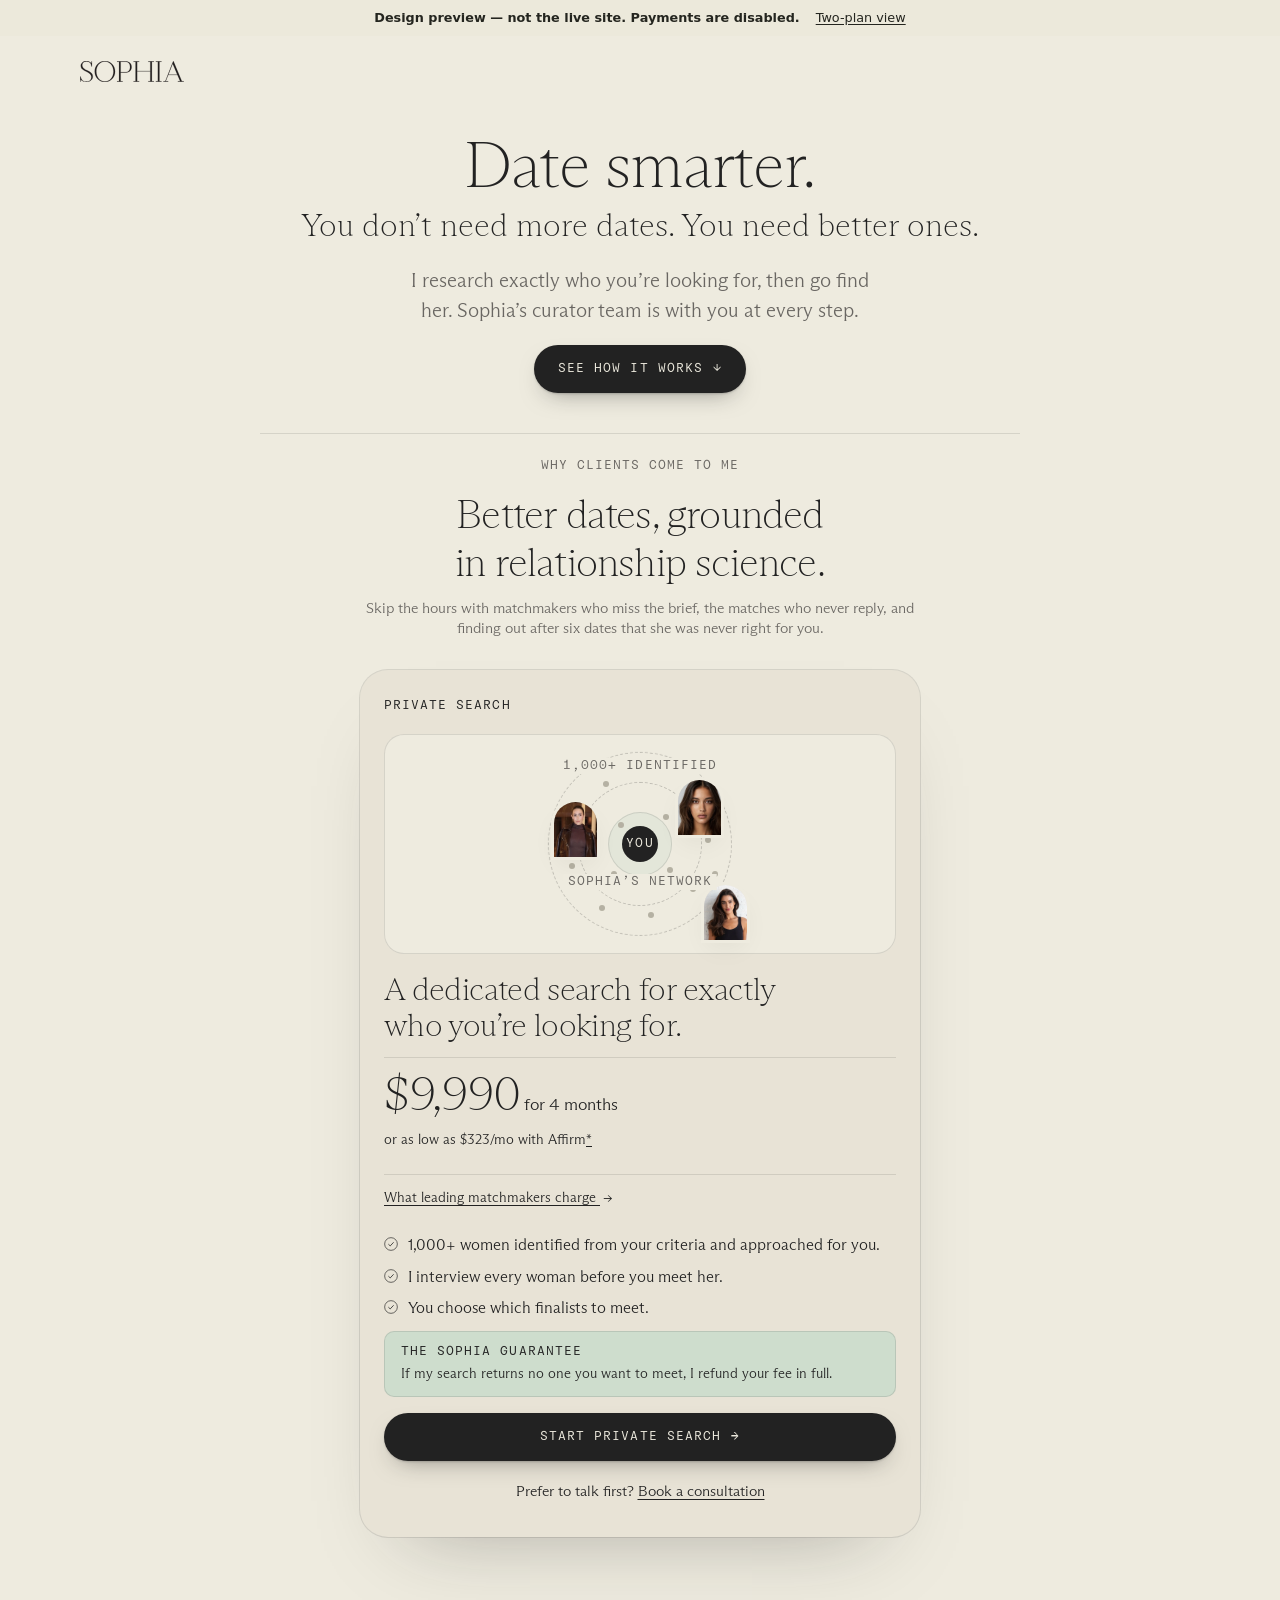
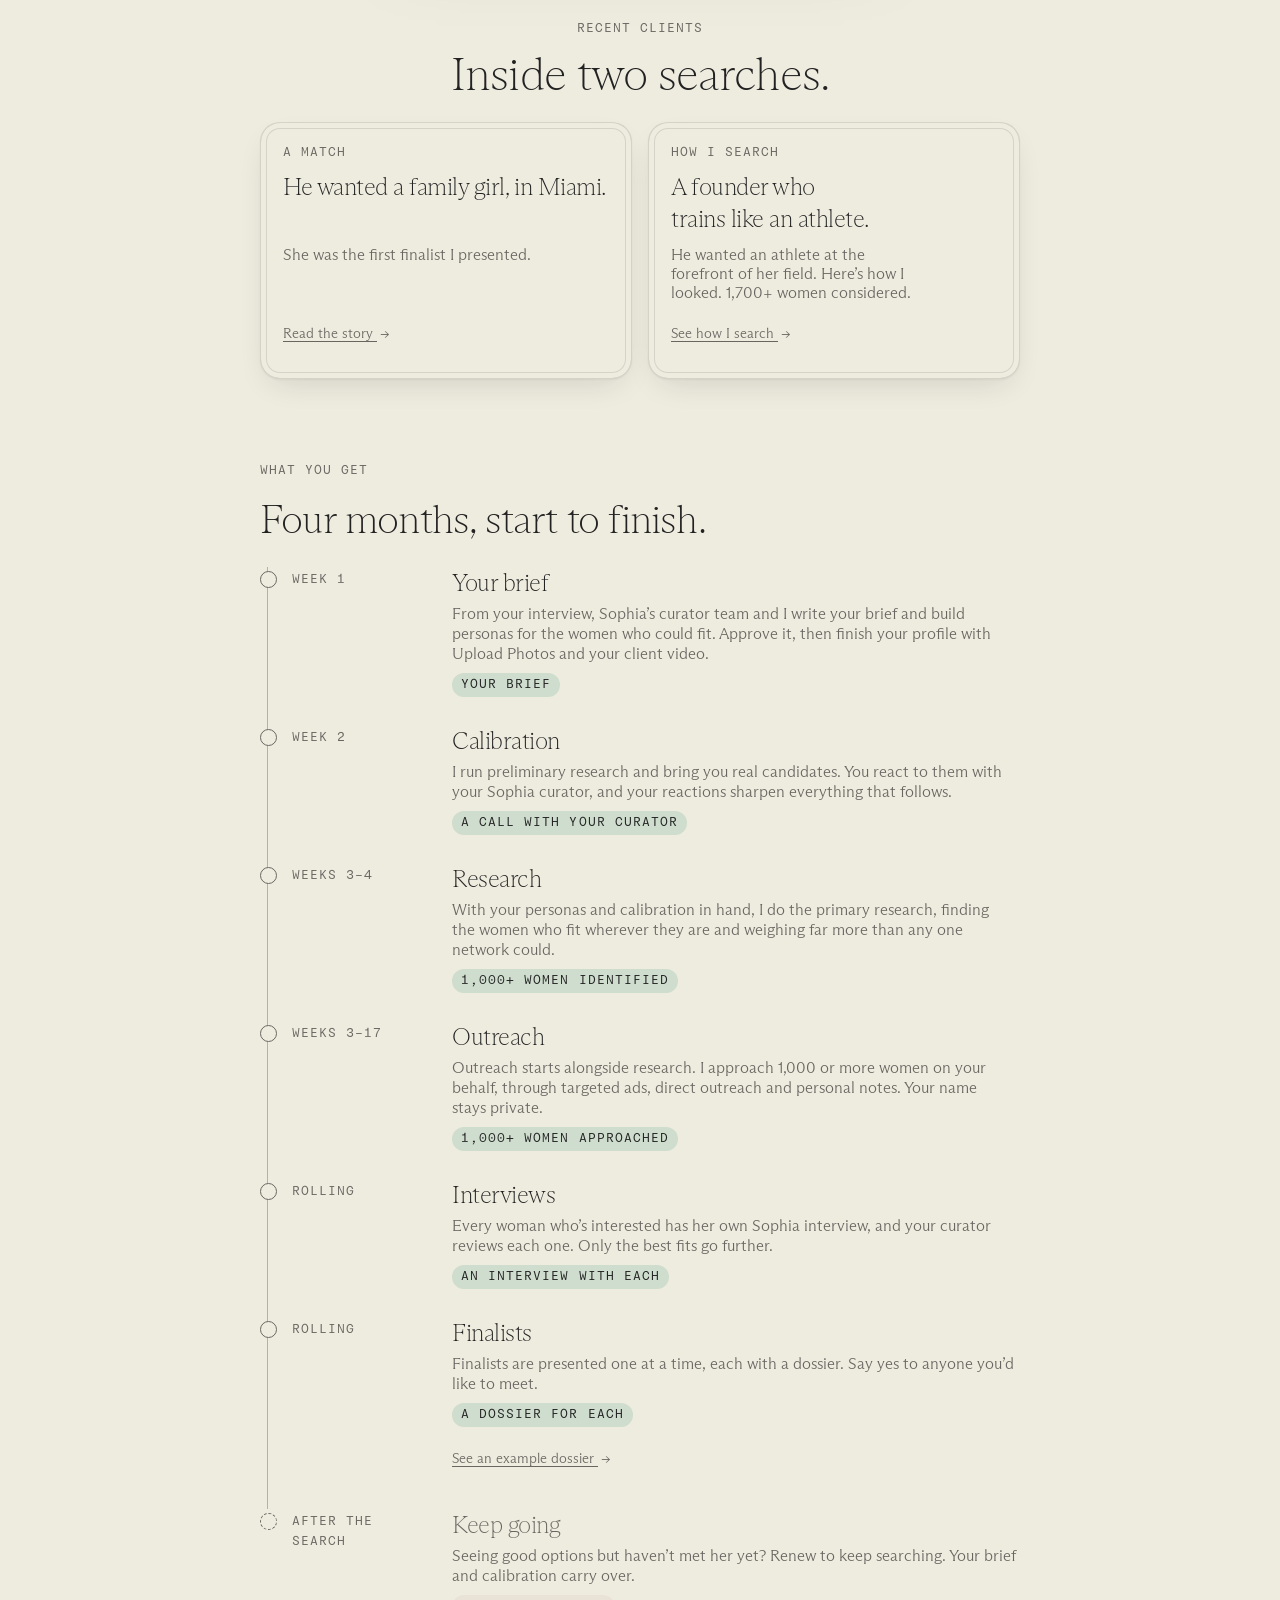
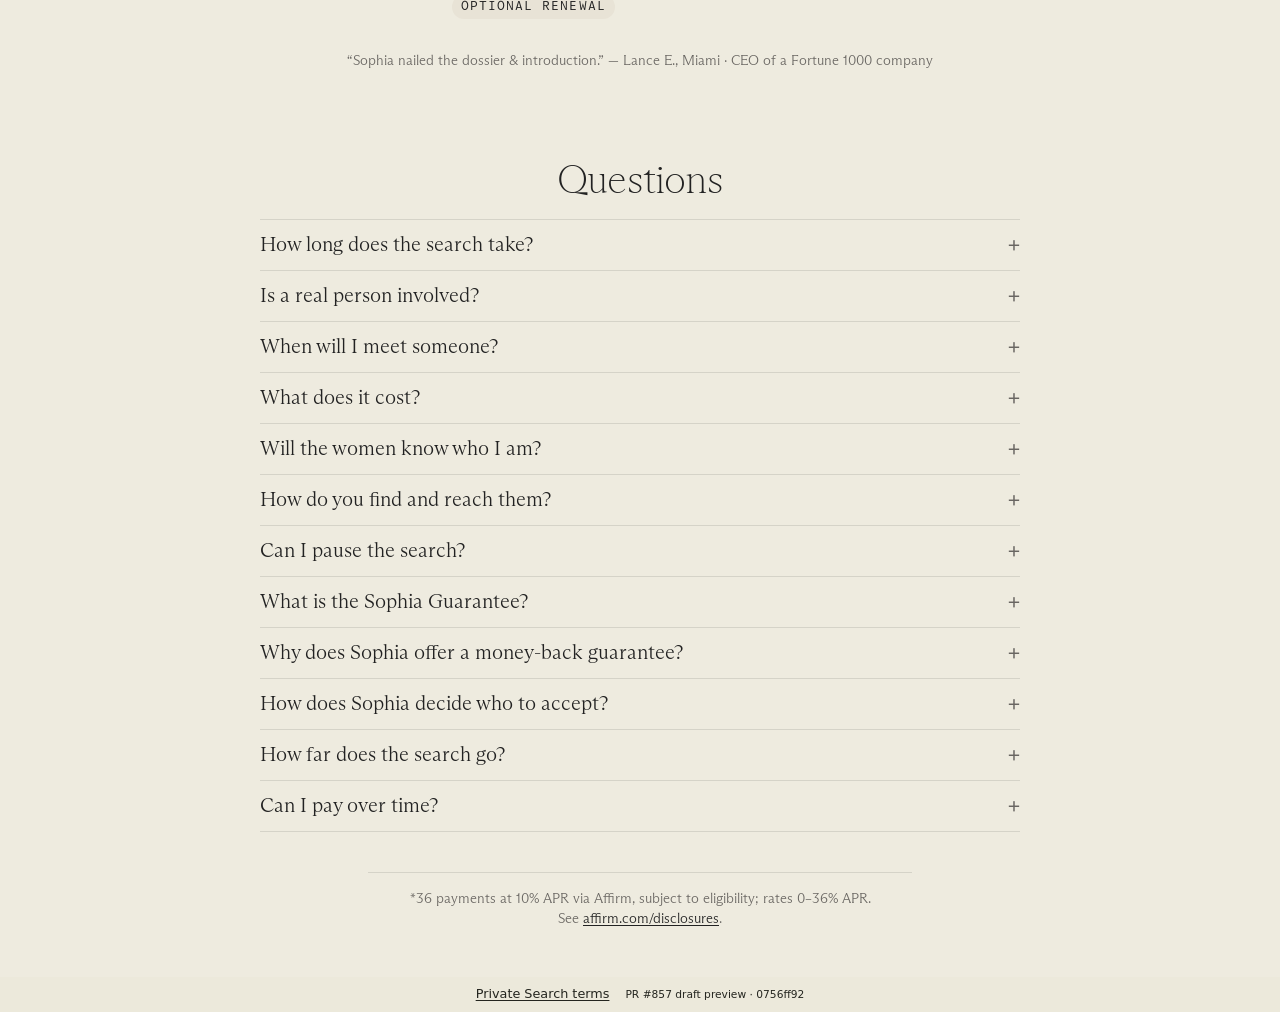
==== index.html @ e88b47f6 "Update design preview to 0756ff92. Not the live site." ====
<!doctype html>
<html lang="en">
<head>
<meta charset="utf-8">
<meta name="viewport" content="width=device-width, initial-scale=1">
<meta name="robots" content="noindex, nofollow">
<title>Sophia Plans · Design Preview</title>
<link rel="icon" href="./assets/plans/sophia-wordmark.svg" type="image/svg+xml">
<link rel="stylesheet" href="./preview.css">
<script type="module" src="./preview.js"></script>
</head>
<body><div id="root" data-prefix="./" data-route=""><link rel="preload" as="image" href="./assets/plans/sophia-wordmark.svg" fetchPriority="high"/><link rel="preload" as="image" href="./assets/plans/overhaul/josephine.webp" imageSizes="56px"/><link rel="preload" as="image" href="./assets/plans/overhaul/kristina.webp" imageSizes="56px"/><link rel="preload" as="image" href="./assets/plans/overhaul/alyssa.webp" imageSizes="56px"/><aside class="preview-banner"><strong>Design preview — not the live site. Payments are disabled.</strong><a href="./two/">Two-plan view</a></aside><main class="Wt i  " data-plans-overhaul="true" data-plans-version="search_only_v1"><header class="Ke"><img alt="Sophia" width="104" height="21" src="./assets/plans/sophia-wordmark.svg" fetchPriority="high"/></header><section id="top" class="m"><h1>Date smarter.</h1><p class="Le">You don’t need more dates. You need better ones.</p><p class="Oe">I research exactly who you’re looking for, then go find her. Sophia’s curator team is with you at every step.</p><a class="I za" href="#how">See how it works<!-- --> <span aria-hidden="true">↓</span></a></section><section id="why" class="Ft" aria-labelledby="why-title"><p class="y">Why clients come to me</p><h2 id="why-title">Better dates, grounded in relationship science.</h2><p class="ka">Skip the hours with matchmakers who miss the brief, the matches who never reply, and finding out after six dates that she was never right for you.</p></section><section id="plans" class="Pe " aria-label="Plans"><div class="Fa"><article id="private-search" class="G Aa" aria-labelledby="search-heading"><div class="Ba"><p class="Xe" id="search-title">Private Search</p></div><div class="Ct Ve"><div class="Xi s" aria-hidden="true"><span class="Ji Wi"></span><span class="Ji ct"></span><span class="Ji Y"></span><span class="mt" style="left:74%;top:24%;--i:0"></span><span class="mt" style="left:86%;top:48%;--i:1"></span><span class="mt" style="left:78%;top:74%;--i:2"></span><span class="mt" style="left:56%;top:88%;--i:3"></span><span class="mt" style="left:30%;top:84%;--i:4"></span><span class="mt" style="left:14%;top:62%;--i:5"></span><span class="mt" style="left:16%;top:34%;--i:6"></span><span class="mt" style="left:32%;top:18%;--i:7"></span><span class="mt" style="left:64%;top:36%;--i:8"></span><span class="mt" style="left:66%;top:64%;--i:9"></span><span class="mt" style="left:36%;top:66%;--i:10"></span><span class="mt" style="left:40%;top:40%;--i:11"></span><span class="mt" style="left:92%;top:30%;--i:12"></span><span class="mt" style="left:8%;top:46%;--i:13"></span><span class="mt" style="left:90%;top:66%;--i:14"></span><span class="ee ft Yi"><img loading="eager" alt="" sizes="56px" style="position:absolute;inset:0;width:100%;height:100%;color:transparent" src="./assets/plans/overhaul/josephine.webp"/></span><span class="ee ft Ii"><img loading="eager" alt="" sizes="56px" style="position:absolute;inset:0;width:100%;height:100%;color:transparent" src="./assets/plans/overhaul/kristina.webp"/></span><span class="ee ft Ki"><img loading="eager" alt="" sizes="56px" style="position:absolute;inset:0;width:100%;height:100%;color:transparent" src="./assets/plans/overhaul/alyssa.webp"/></span><span class="te">You</span><span class="_t Li">Sophia’s network</span><span class="_t Oi">1,000<!-- -->+ identified</span></div></div><h2 id="search-heading" class="Ze">A dedicated search for exactly who you’re looking for.</h2><div class="R"><p><b>$9,990</b> <span>for <!-- -->4<!-- --> months</span></p><p class="Q">or as low as <!-- -->$323<!-- -->/mo with Affirm<a href="#financing-footnote" aria-label="Financing disclosure">*</a></p></div><button type="button" class="O" aria-haspopup="dialog">What leading matchmakers charge<!-- --> <span aria-hidden="true">→</span></button><ul class="M"><li><svg class="fi " viewBox="0 0 16 16" aria-hidden="true"><circle cx="8" cy="8" r="7.25" fill="none" stroke="currentColor" stroke-width="0.75"></circle><path d="M5 8.2 7.1 10.2 11 6" fill="none" stroke="currentColor" stroke-width="0.9"></path></svg><span>1,000<!-- -->+ women identified from your criteria and approached for you.</span></li><li><svg class="fi " viewBox="0 0 16 16" aria-hidden="true"><circle cx="8" cy="8" r="7.25" fill="none" stroke="currentColor" stroke-width="0.75"></circle><path d="M5 8.2 7.1 10.2 11 6" fill="none" stroke="currentColor" stroke-width="0.9"></path></svg><span>I interview every woman before you meet her.</span></li><li><svg class="fi " viewBox="0 0 16 16" aria-hidden="true"><circle cx="8" cy="8" r="7.25" fill="none" stroke="currentColor" stroke-width="0.75"></circle><path d="M5 8.2 7.1 10.2 11 6" fill="none" stroke="currentColor" stroke-width="0.9"></path></svg><span>You choose which finalists to meet.</span></li></ul><div class="Sa"><p class="Je">The Sophia Guarantee</p><p>If my search returns no one you want to meet, I refund your fee in full.</p></div><div class="Ta"><button id="private-search-buy" type="button" class="I">Start Private Search <span aria-hidden="true">→</span></button><button id="private-search-consultation" type="button" class="At">Prefer to talk first? <u>Book a consultation</u></button></div></article></div></section><section id="proof" class="w" aria-labelledby="proof-title"><p class="y">Recent clients</p><h2 id="proof-title">Inside two searches.</h2><div class="ei"><article class="z"><p class="y">A match</p><h3>He wanted a family girl, in Miami.</h3><p>She was the first finalist I presented.</p><button type="button" class="O" aria-haspopup="dialog">Read the story<!-- --> <span aria-hidden="true">→</span></button></article><article class="z"><p class="y">How I search</p><h3>A founder who trains like an athlete.</h3><p>He wanted an athlete at the forefront of her field. Here’s how I looked. 1,700+ women considered.</p><button type="button" class="O" aria-haspopup="dialog">See how I search<!-- --> <span aria-hidden="true">→</span></button></article></div></section><section id="how" class="ti" aria-labelledby="how-title"><p class="y">What you get</p><h2 id="how-title">Four months, start to finish.</h2><ol class="r" role="list"><li><span class="Ie">Week 1</span><div><h3>Your brief</h3><p>From your interview, Sophia’s curator team and I write your brief and build personas for the women who could fit. Approve it, then finish your profile with Upload Photos and your client video.</p><span class="Dt">Your brief</span></div></li><li><span class="Ie">Week 2</span><div><h3>Calibration</h3><p>I run preliminary research and bring you real candidates. You react to them with your Sophia curator, and your reactions sharpen everything that follows.</p><span class="Dt">A call with your curator</span></div></li><li><span class="Ie">Weeks 3–4</span><div><h3>Research</h3><p>With your personas and calibration in hand, I do the primary research, finding the women who fit wherever they are and weighing far more than any one network could.</p><span class="Dt">1,000+ women identified</span></div></li><li><span class="Ie">Weeks 3–17</span><div><h3>Outreach</h3><p>Outreach starts alongside research. I approach 1,000 or more women on your behalf, through targeted ads, direct outreach and personal notes. Your name stays private.</p><span class="Dt">1,000+ women approached</span></div></li><li><span class="Ie">Rolling</span><div><h3>Interviews</h3><p>Every woman who’s interested has her own Sophia interview, and your curator reviews each one. Only the best fits go further.</p><span class="Dt">An interview with each</span></div></li><li><span class="Ie">Rolling</span><div><h3>Finalists</h3><p>Finalists are presented one at a time, each with a dossier. Say yes to anyone you’d like to meet.</p><span class="Dt">A dossier for each</span><button type="button" class="O Ma" aria-haspopup="dialog">See an example dossier<!-- --> <span aria-hidden="true">→</span></button></div></li><li class="St"><span class="Ie">After the search</span><div><h3>Keep going</h3><p>Seeing good options but haven’t met her yet? Renew to keep searching. Your brief and calibration carry over.</p><span class="Dt">Optional renewal</span></div></li></ol></section><p class="Ga">“Sophia nailed the dossier &amp; introduction.” — Lance E., Miami · CEO of a Fortune 1000 company</p><section class="Bt" aria-labelledby="faq-title"><h2 id="faq-title">Questions</h2><div><details class="f"><summary>How long does the search take?</summary><p>Four months from the day you’re charged. Outreach starts in your third week. Seeing good options when it ends? Renew to keep searching.</p></details><details class="f"><summary>Is a real person involved?</summary><p>Yes. Sophia’s curator team reviews your interview, shapes your brief with you and meets you to calibrate. I do the research and outreach, and your curator reviews every woman before she reaches you.</p></details><details class="f"><summary>When will I meet someone?</summary><p>As soon as a woman says yes and passes my interview. I won’t promise a date, but I will promise the work: 1,000 or more women approached on your behalf.</p></details><details class="f"><summary>What does it cost?</summary><p>$9,990 for four months, once. No subscription. Or pay over time with Affirm, as low as $323/mo.*</p></details><details class="f"><summary>Will the women know who I am?</summary><p>Not at first. I describe you without your name, and share your profile only with women I’ve interviewed.</p></details><details class="f"><summary>How do you find and reach them?</summary><p>I identify 1,000+ women who fit your brief, wherever they are, then reach them through targeted ads, direct outreach and personal notes. Your name stays private during outreach.</p></details><details class="f"><summary>Can I pause the search?</summary><p>Yes, once, for up to four weeks after outreach begins, say if you start seeing someone I’ve presented. Your clock stops, and the search resumes when the pause ends, or sooner if you ask, so the women I’ve found don’t go cold.</p></details><details class="f"><summary>What is the Sophia Guarantee?</summary><p>If my search returns no one you want to meet, I refund your fee in full. It’s decided when the search ends.</p></details><details class="f"><summary>Why does Sophia offer a money-back guarantee?</summary><p>I’m not aware of another matchmaker that offers one. I want my incentives to match yours, so I’m betting on my own work.</p></details><details class="f"><summary>How does Sophia decide who to accept?</summary><p>Sophia’s membership team accepts you when they believe I can succeed for you. With the guarantee, I’m betting on it. If your search looks harder than four months allows, I may ask for a consultation to revise the scope: more time and budget, or relaxing a few filters once you’ve seen the tradeoffs.</p></details><details class="f"><summary>How far does the search go?</summary><p>As far as it takes. For one client, a founder who trains like an athlete, I considered more than 1,700 women against his brief.</p></details><details class="f"><summary>Can I pay over time?</summary><p>Yes. As low as $323/mo with Affirm, subject to approval.* You’ll see your options at checkout.</p></details></div></section><p id="financing-footnote" class="q">*<!-- -->36 payments at 10% APR via Affirm, subject to eligibility; rates 0–36% APR. See<!-- --> <a href="https://www.affirm.com/disclosures" target="_blank" rel="noopener">affirm.com/disclosures</a>.</p></main><footer class="preview-footer"><a href="./terms/#private-search">Private Search terms</a><small>PR #857 draft preview · <!-- -->0756ff92</small></footer></div></body>
</html>
---- preview.css ----
.Wt{--paper: #eeebdf;--black: #222222;--stone: #e8e3d6;--gravel: #b5b1a3;--graphite: #696662;--clay: #e3d6d3;--jade: #ceddcd;--marble: #d6dbe0;--plans-label-size: var(--text-caption-md-size);--plans-label-tracking: .08em;--card: var(--stone);--hair: color-mix(in srgb, var(--black) 12%, transparent);--hair-strong: color-mix(in srgb, var(--black) 22%, transparent);--positive: var(--black);--display: "ABC Arizona Text Sophia", "Cormorant Garamond Sophia", Georgia, serif;--body: "ABC Arizona Flare Sophia", "Cormorant Garamond Sophia", Georgia, serif;--mono: "Hypertext Mono Sophia", "Courier New", monospace;--ease: cubic-bezier(.22, 1, .36, 1);--lift: 0 1px 2px color-mix(in srgb, var(--black) 5%, transparent), 0 12px 32px -12px color-mix(in srgb, var(--black) 16%, transparent)}.mi,.Yt,.it,.It,.Kt,.at,.Lt,.rt,.J,.Ot,.Pt,.Qt,.l,.Vt,.Zt,._t,.te,.ot span,.D i,.S i{font-size:var(--plans-label-size);font-family:var(--mono);font-weight:400;text-transform:uppercase;letter-spacing:var(--plans-label-tracking)}.fi{width:14px;height:14px;flex:none}.ee{position:relative;display:block;overflow:hidden;background:var(--stone)}.ee img{object-fit:cover;object-position:50% 30%}.bi{display:flex;justify-content:center}.ie{width:64px;height:84px;border-radius:999px 999px 6px 6px;margin-left:-10px;box-shadow:0 0 0 3px var(--paper)}.ie:first-child{margin-left:0}.Yt{display:inline-flex;align-items:center;gap:6px;line-height:1;padding:6px 10px 6px 8px;border-radius:999px;color:var(--positive);background:var(--paper);box-shadow:0 0 0 1px var(--hair-strong);white-space:nowrap}.vi{margin:0}.ui{display:flex;align-items:baseline;justify-content:space-between;gap:12px;margin-bottom:16px}.it{color:var(--black);display:inline-flex;align-items:center;gap:8px}.it:before{content:"";width:6px;height:6px;border-radius:50%;background:var(--positive)}.It{color:var(--graphite)}.ae{display:grid;grid-template-columns:repeat(3,1fr);gap:12px}.yi{position:relative;text-align:center}.wi{width:100%;aspect-ratio:3 / 4;border-radius:999px 999px 8px 8px}.zi{position:relative;display:block}.re{position:absolute;left:50%;transform:translate(-50%);bottom:10px}.nt{font-family:var(--display);font-weight:200;font-size:17px;margin-top:12px}.Kt{color:var(--graphite);margin-top:4px}.oe .nt{font-size:15px;margin-top:10px}.oe .ae{gap:10px}.D{position:relative;width:var(--size);height:var(--size);flex:none;display:grid;place-items:center}.D svg{position:absolute;inset:0;transform:rotate(-90deg)}.ki{fill:none;stroke:var(--hair);stroke-width:1.5;stroke-dasharray:2 3}.Ui{fill:none;stroke:var(--black);stroke-width:1.5;stroke-linecap:round}.D b{font-family:var(--display);font-weight:300;font-size:15px;line-height:1}.D i{position:absolute;top:100%;margin-top:6px;font-style:normal;color:var(--black);white-space:nowrap}.ne{display:grid;grid-template-columns:20px 56px 1fr auto;align-items:center;gap:14px;padding:12px 16px 12px 12px;border-radius:14px;background:var(--card);box-shadow:0 0 0 1px var(--hair);transition:box-shadow .3s var(--ease),transform .3s var(--ease)}.Fi{box-shadow:0 0 0 1px var(--black),var(--lift)}.Ci{opacity:.5}.at{color:var(--black)}.pe{width:56px;height:70px;border-radius:999px 999px 6px 6px}.Ai{min-width:0}.Bi{font-family:var(--display);font-weight:300;font-size:17px;line-height:1.2}.Di{font-size:var(--text-body-size);color:var(--black);margin-top:2px;white-space:nowrap;overflow:hidden;text-overflow:ellipsis}.pt{display:flex;flex-wrap:wrap;gap:6px;margin-top:8px}.pt span{font-family:var(--mono);font-size:var(--plans-label-size);text-transform:uppercase;letter-spacing:var(--plans-label-tracking);padding:4px 8px;border-radius:999px;background:var(--jade);color:var(--black)}.le{background:var(--card);border-radius:20px;padding:24px;box-shadow:0 0 0 1px var(--hair),var(--lift);text-align:left}.lt{display:grid;grid-template-columns:88px 1fr auto;gap:18px;align-items:center;padding-bottom:20px;border-bottom:1px solid var(--hair)}.st{width:88px;height:112px;border-radius:999px 999px 8px 8px}.Lt{color:var(--black)}.se{font-family:var(--display);font-weight:200;font-size:28px;line-height:1.1;margin-top:6px}.Si{font-size:var(--text-body-size);color:var(--black);margin-top:4px}.Ot{margin-top:10px}.S{width:96px;height:96px;border-radius:50%;border:1px dashed var(--hair-strong);display:grid;place-items:center;text-align:center;padding:10px}.S i{font-style:normal;line-height:1.4}.h{display:grid;grid-template-columns:repeat(3,1fr);gap:20px;padding-top:20px}.rt{color:var(--black);display:flex;align-items:center;gap:8px;margin-bottom:12px}.rt span{width:7px;height:7px;border-radius:50%;flex:none}.Ti{background:var(--positive)}.ji{background:var(--graphite)}.Ei{border:1px solid var(--graphite)}.h ul{display:grid;gap:12px}.h li{font-size:var(--text-body-size);line-height:1.45;color:var(--black)}.h li b{display:block;font-weight:400;color:var(--black)}.xe{display:flex;align-items:center;justify-content:space-between;gap:16px;margin-top:20px;padding-top:20px;border-top:1px solid var(--hair)}.ot{font-family:var(--display);font-weight:300;font-size:17px;line-height:1.35}.ot span{display:block;color:var(--black);margin-bottom:4px}.J{flex:none;padding:14px 20px;border-radius:999px;background:var(--black);color:var(--paper)}.J em{font-style:normal;opacity:.7}.b{padding:20px;box-shadow:0 0 0 1px var(--hair)}.b .lt{grid-template-columns:64px 1fr auto;gap:14px;padding-bottom:16px}.b .st{width:64px;height:82px}.b .se{font-size:22px}.b .S{width:88px;height:88px}.b .h{gap:14px;padding-top:16px}.Mi{margin:0;border-radius:24px;background:var(--stone);overflow:hidden;box-shadow:0 0 0 1px var(--hair),0 30px 60px -30px color-mix(in srgb,var(--black) 30%,transparent)}.xt{display:grid;grid-template-columns:auto 1fr auto;align-items:baseline;gap:16px;padding:18px 24px;border-bottom:1px solid var(--hair);background:var(--paper)}.Pt{font-family:var(--display);font-weight:300;font-size:20px;text-transform:none;letter-spacing:-.01em}.Qt{color:var(--graphite)}.l{display:flex;gap:16px;color:var(--graphite)}.l span+span:before{content:"\b7";margin-right:16px}.dt{position:relative;display:grid;grid-template-columns:minmax(0,.95fr) minmax(0,1.25fr);gap:48px;padding:28px}.Gi{display:grid;gap:10px;align-content:start}.gt{display:block;width:100%;text-align:left;font:inherit;color:inherit;background:none;border:0;padding:0;cursor:pointer;border-radius:14px}.gt:hover>div:not([class*=chemActive]){box-shadow:0 0 0 1px var(--hair-strong);transform:translate(2px)}.gt:focus-visible{outline:2px solid var(--black);outline-offset:2px}.T{position:relative;animation:W .5s var(--ease) both}.T:before{content:"";position:absolute;top:-28px;bottom:-28px;left:-24px;width:1px;background:linear-gradient(transparent,var(--hair-strong) 10%,var(--hair-strong) 90%,transparent);box-shadow:-12px 0 28px 2px color-mix(in srgb,var(--black) 5%,transparent)}@keyframes W{0%{opacity:0;transform:translate(10px)}}.Ri{display:inline-block;margin-top:10px;font-family:var(--mono);font-size:var(--plans-label-size);text-transform:uppercase;letter-spacing:var(--plans-label-tracking);padding:6px 10px;border-radius:999px;box-shadow:0 0 0 1px var(--hair-strong)}.ht{display:none}.qi{font-size:var(--text-body-size);color:var(--black);padding:6px 4px 0}.T{display:grid;gap:16px;align-content:start}.Ni{display:flex;align-items:center;gap:16px;flex-wrap:wrap}.Vt{padding:14px 20px;border-radius:999px;background:var(--black);color:var(--paper)}.Hi{font-size:var(--text-body-size);color:var(--black)}.Xi{position:relative;width:100%;aspect-ratio:1;max-width:360px;margin:0 auto}.Ji{position:absolute;border-radius:50%;border:1px dashed var(--hair-strong);left:50%;top:50%;transform:translate(-50%,-50%)}.Wi{width:34%;height:34%;background:color-mix(in srgb,var(--jade) 35%,transparent);border-style:solid;border-color:var(--hair)}.ct{width:66%;height:66%}.Y{width:98%;height:98%}.mt{position:absolute;width:6px;height:6px;margin:-3px 0 0 -3px;border-radius:50%;background:var(--gravel)}.ft{position:absolute;width:min(23%,44px);height:auto;aspect-ratio:44 / 56;border-radius:999px 999px 6px 6px;box-shadow:0 0 0 3px var(--paper),var(--lift)}.Yi{left:70%;top:16%}.Ii{left:4%;top:28%}.Ki{left:84%;top:72%}.te{position:absolute;left:50%;top:50%;transform:translate(-50%,-50%);width:clamp(36px,15%,56px);aspect-ratio:1;border-radius:50%;display:grid;place-items:center;background:var(--black);color:var(--paper)}._t{position:absolute;color:var(--graphite);left:50%;transform:translate(-50%);white-space:nowrap}.Li{top:66%;background:var(--paper);padding:0 4px}.Oi{top:calc(1% + 6px);background:var(--paper);padding:0 6px}.s .ct,.s .Y{animation:de 1.6s var(--ease) both}.s .Y{animation-delay:.3s}.s .mt{animation:bt .6s var(--ease) both;animation-delay:calc(.5s + var(--i) * 70ms)}.s .ft{animation:bt .8s var(--ease) both;animation-delay:1.8s}@keyframes de{0%{opacity:0;transform:translate(-50%,-50%) scale(.6)}}@keyframes bt{0%{opacity:0;transform:scale(.2)}}.c{display:grid;grid-template-columns:repeat(4,1fr);gap:24px;position:relative}.c:before{content:"";position:absolute;left:6px;right:0;top:6px;border-top:1px dashed var(--hair-strong)}.c li{position:relative}.vt{display:block;width:13px;height:13px;border-radius:50%;background:var(--paper);box-shadow:inset 0 0 0 1px var(--black);margin-bottom:20px;position:relative}.c li:last-child .vt{background:var(--positive);box-shadow:0 0 0 4px var(--jade)}.Zt{color:var(--graphite)}.c h4{font-family:var(--display);font-weight:200;font-size:24px;margin:8px 0;letter-spacing:-.01em}.Pi{font-size:15px;line-height:1.5;color:var(--graphite)}@container Qi (max-width: 540px){.dt{grid-template-columns:1fr;padding:16px;gap:20px}.T{display:none}.ht{display:grid;gap:14px;margin:10px 0 8px;animation:W .5s var(--ease) both}.xt{grid-template-columns:1fr auto;padding:16px}.l{grid-column:1 / -1;flex-wrap:wrap;gap:4px 12px}.l span+span:before{margin-right:12px}.h{grid-template-columns:1fr;gap:18px}}@media(max-width:900px){.dt{grid-template-columns:1fr;padding:16px;gap:20px}.T{display:none}.ht{display:grid;gap:14px;margin:10px 0 8px;animation:W .5s var(--ease) both}.xt{grid-template-columns:1fr auto;padding:16px}.l{grid-column:1 / -1;flex-wrap:wrap;gap:4px 12px}.l span+span:before{margin-right:12px}.h{grid-template-columns:1fr;gap:18px}.c{grid-template-columns:1fr;gap:28px;padding-left:32px}.c:before{inset:6px auto 0 6px;border-top:0;border-left:1px dashed var(--hair-strong)}.vt{position:absolute;left:-32px;top:0;margin:0}}@media(max-width:600px){.Wt{--plans-label-size: var(--text-caption-size)}}@media(max-width:480px){.le{padding:18px}.lt{grid-template-columns:72px 1fr}.st{width:72px;height:92px}.S{display:none}.xe{flex-direction:column;align-items:stretch;text-align:left}.J{text-align:center}.ne{grid-template-columns:48px 1fr auto;gap:12px;padding:10px 12px 10px 10px}.at{display:none}.pe{width:48px;height:60px}.nt{font-size:var(--text-body-size)}.re{padding:5px 6px;bottom:8px}.pt span+span{display:none}.l span+span:before{content:none}.l{gap:4px 14px}}@media(prefers-reduced-motion:reduce){.s .ct,.s .Y,.s .mt,.s .ft{animation:none}}.g{position:fixed;inset:0;z-index:80;background:var(--paper);color:var(--black);font-family:var(--body);font-weight:300;-webkit-font-smoothing:antialiased;display:grid;grid-template-rows:auto 1fr auto;overflow:hidden;animation:ge .5s var(--ease) both}.g:before{content:"";position:absolute;inset:0;pointer-events:none;background:radial-gradient(ellipse 70% 60% at 50% 45%,var(--paper),transparent 70%)}.g :where(h2,p){margin:0}.g :where(ol,ul){margin:0;padding:0;list-style:none}.g :where(button){font:inherit;color:inherit;background:none;border:0;padding:0;cursor:pointer}.g button:focus-visible{outline:2px solid var(--black);outline-offset:3px}.Vi{animation:he .6s var(--ease) both}@keyframes ge{0%{opacity:0}}@keyframes he{to{opacity:0;transform:scale(1.02)}}.ce,.me,.fe,.ut b,.v i,.yt,.be,.ve,.wt b,.t span,.ue,.x b,.ye,.j button,.we{font-family:var(--mono);font-weight:400;text-transform:uppercase;letter-spacing:.06em}.ze{position:relative;z-index:3;padding:20px 32px 0;max-width:1200px;width:100%;margin:0 auto}.Zi{display:grid;grid-template-columns:repeat(9,1fr);gap:6px}.ke{height:2px;background:var(--hair);border-radius:2px;overflow:hidden}.ke i{display:block;height:100%;width:0;background:var(--black)}._i{width:100%!important}.ta{animation:Ue var(--d) linear both;animation-play-state:var(--state)}@keyframes Ue{to{width:100%}}.ea{display:flex;justify-content:space-between;align-items:center;margin-top:16px}.me{font-size:10px;color:var(--graphite)}.ia{display:flex;gap:8px;align-items:center}.we{width:44px;height:44px;border-radius:50%;font-size:9px;box-shadow:0 0 0 1px var(--hair)}.fe{font-size:10px;height:44px;padding:0 16px;border-radius:999px;background:var(--stone);box-shadow:inset 0 0 0 1px var(--paper),0 0 0 1px var(--hair)}.aa{position:absolute;top:96px;bottom:120px;width:22%;z-index:1}.ra{left:0}.oa{right:0}.zt{position:relative;z-index:2;display:flex;flex-direction:column;align-items:center;justify-content:center;gap:32px;padding:16px 32px;min-height:0;pointer-events:none;animation:n .7s var(--ease) both}.zt button{pointer-events:auto}@keyframes n{0%{opacity:0;transform:translateY(12px)}}.u{text-align:center;max-width:860px}.u h2{text-wrap:balance;font-family:var(--display);font-weight:200;font-size:52px;line-height:1.06;letter-spacing:-.02em}.u h2 small{font-size:.45em;color:var(--graphite);letter-spacing:0}.ce{font-size:11px;color:var(--graphite);margin-bottom:16px!important}.ut{position:relative;z-index:2;text-align:center;max-width:760px;margin:0 auto 40px!important;padding:0 32px;font-family:var(--display);font-weight:300;font-size:20px;line-height:1.45;color:var(--graphite);animation:n .7s var(--ease) .2s both}.na{display:flex;flex-direction:column;align-items:center;gap:28px}.Fe{width:200px;height:200px;object-fit:contain;animation:Ce 4s ease-in-out infinite}.pa{width:120px;height:120px}@keyframes Ce{50%{transform:scale(1.04)}}.la{position:relative;width:min(960px,100%)}.E{position:absolute;left:0;right:0;bottom:64px;height:120px;width:100%;overflow:visible}.E path{fill:none;stroke:var(--hair-strong);stroke-width:1;stroke-dasharray:4 5;vector-effect:non-scaling-stroke;animation:Ae 1.2s var(--ease) both;animation-delay:calc(.3s + var(--i) * .12s)}.E .sa{stroke:var(--positive);stroke-dasharray:none;animation:none}.E .xa{opacity:.25;animation:none}@keyframes Ae{0%{opacity:0}}.Be{display:grid;grid-template-columns:repeat(5,1fr);gap:20px;margin-bottom:128px}.da{text-align:center;animation:n .8s var(--ease) both;animation-delay:calc(var(--i) * 90ms);transition:opacity .6s var(--ease),filter .6s var(--ease)}.ga{opacity:.28;filter:grayscale(1)}.ha{position:relative;display:block}.ca{width:100%;aspect-ratio:3 / 4;border-radius:999px 999px 10px 10px;box-shadow:var(--lift)}.De{position:absolute;left:50%;bottom:12px;transform:translate(-50%);animation:Se .6s var(--ease) both;animation-delay:.3s}@keyframes Se{0%{opacity:0;transform:translate(-50%,8px) scale(.9)}}.yt{font-size:10px;color:var(--graphite);margin-top:10px!important}.v{position:absolute;left:50%;bottom:0;transform:translate(-50%);display:flex;align-items:center;gap:12px;padding:10px 20px 10px 10px;border-radius:999px;background:var(--card);box-shadow:0 0 0 1px var(--hair),var(--lift)}.Te{width:40px;height:40px;border-radius:50%;background:var(--black);color:var(--paper);display:grid;place-items:center;font-family:var(--display);font-size:18px}.v b{display:block;font-family:var(--display);font-weight:300;font-size:16px}.v i{display:block;font-style:normal;font-size:9px;color:var(--graphite);margin-top:2px}.je{width:min(820px,100%);animation:n .9s var(--ease) .2s both}.Ee{width:min(1040px,100%);animation:n .9s var(--ease) .2s both}.ma{width:min(460px,100%);background:var(--card);border-radius:24px;padding:20px;box-shadow:0 0 0 1px var(--hair),var(--lift);display:grid;gap:12px}.ve{display:flex;align-items:center;gap:10px;font-size:10px;color:var(--graphite);padding-bottom:12px;border-bottom:1px solid var(--hair)}.fa{width:32px;height:32px;border-radius:50%}.wt{font-size:16px;line-height:1.45;padding:12px 16px;border-radius:18px 18px 18px 6px;background:var(--stone);max-width:88%;animation:n .6s var(--ease) .5s both}.wt b{display:block;font-size:9px;color:var(--graphite);margin-bottom:4px}.ba{justify-self:end;border-radius:18px 18px 6px;background:var(--jade);animation-delay:1.6s}.be{font-size:10px;padding:8px 14px;border-radius:999px;box-shadow:0 0 0 1px var(--hair);color:var(--graphite)}.kt{display:flex;flex-direction:column;align-items:center;gap:36px}.kt .u h2{font-size:88px}.t{display:grid;grid-template-columns:repeat(3,220px);position:relative}.t:before{content:"";position:absolute;left:110px;right:110px;top:6px;border-top:1px dashed var(--hair-strong)}.t li{text-align:center;font-family:var(--display);font-weight:300;font-size:22px;position:relative;padding-top:28px;animation:n .6s var(--ease) both}.t li:nth-child(2){animation-delay:.4s}.t li:nth-child(3){animation-delay:.8s}.t li:before{content:"";position:absolute;left:50%;top:0;width:13px;height:13px;margin-left:-6px;border-radius:50%;background:var(--paper);box-shadow:inset 0 0 0 1px var(--black)}.t li:last-child:before{background:var(--positive);box-shadow:0 0 0 4px var(--jade)}.t span{display:block;font-size:10px;color:var(--graphite);margin-bottom:6px}.Me{font-family:var(--display);font-size:22px;padding:14px 24px;border-radius:999px;background:var(--jade);animation:n .6s var(--ease) 1.2s both}.ue{font-size:10px;color:var(--graphite)}.va{display:flex;flex-direction:column;align-items:center;gap:32px;width:min(980px,100%)}.Ge{display:grid;grid-template-columns:360px 1fr;gap:64px;align-items:center;width:100%}.Re{width:360px}.x{display:grid;gap:18px}.x li{display:grid;grid-template-columns:120px 1fr;align-items:baseline;gap:16px;padding-bottom:14px;border-bottom:1px solid var(--hair);animation:n .6s var(--ease) both;animation-delay:calc(.6s + var(--i) * .45s)}.x b{font-size:11px;font-weight:400}.x span{font-family:var(--display);font-size:22px}.x .ua{display:block;border:0;font-family:var(--mono);font-size:11px;text-transform:uppercase;letter-spacing:.06em;color:var(--graphite)}.j{display:flex;gap:12px}.j button{height:52px;padding:0 28px;border-radius:999px;font-size:11px;background:var(--black);color:var(--paper)}.j button+button{background:var(--stone);color:var(--black);box-shadow:inset 0 0 0 1px var(--paper),0 0 0 1px var(--hair-strong)}.ye{font-size:10px;color:var(--graphite)}.qe,.qe *{animation:none!important;transition:none!important}@media(max-width:900px){.ze{padding:14px 16px 0}.zt{padding:8px 16px;gap:20px;justify-content:center}.u h2{font-size:32px}.kt .u h2{font-size:60px}.ut{font-size:16px;margin-bottom:24px!important;padding:0 20px}.Be{grid-template-columns:repeat(5,1fr);gap:8px;margin-bottom:96px}.De{font-size:0;gap:0;padding:5px;bottom:6px}.yt{font-size:8px}.E{bottom:52px;height:80px}.v{padding:8px 14px 8px 8px}.Te{width:32px;height:32px;font-size:15px}.v b{font-size:14px}.Fe{width:140px;height:140px}.t{grid-template-columns:1fr;gap:20px}.t:before{display:none}.t li{padding-top:0;padding-left:0}.t li:before{display:none}.Me{font-size:17px;text-align:center;border-radius:18px}.Ge{grid-template-columns:1fr;gap:20px;justify-items:center}.Re{width:200px}.x{width:100%;gap:10px}.x li{grid-template-columns:96px 1fr;padding-bottom:8px}.x span{font-size:17px}.Ee{max-height:56vh;overflow:hidden;border-radius:24px;-webkit-mask-image:linear-gradient(var(--black) 80%,transparent);mask-image:linear-gradient(var(--black) 80%,transparent)}.je{max-height:58vh;overflow:hidden;-webkit-mask-image:linear-gradient(var(--black) 82%,transparent);mask-image:linear-gradient(var(--black) 82%,transparent)}.j{flex-direction:column;width:100%;max-width:320px}}@media(prefers-reduced-motion:reduce){.g *,.g{animation-duration:1ms!important}}.ya{animation:Ne .16s ease-out forwards}.wa{animation:He .16s ease-in forwards;pointer-events:none}@keyframes Ne{0%{opacity:0}to{opacity:1}}@keyframes He{0%{opacity:1}to{opacity:0}}.i{--max: 1120px;--gutter: 32px;--section-space: clamp(48px, 8vw, 84px);--section-title-size: var(--text-heading-lg-size);--section-title-line-height: var(--text-heading-lg-line-height);min-height:100vh;background:var(--paper);color:var(--black);font-family:var(--body);font-weight:300;-webkit-font-smoothing:antialiased;padding:0 var(--gutter) 48px}.i :where(h1,h2,h3,h4){font-family:var(--display);font-weight:200;letter-spacing:-.02em;margin:0;text-wrap:balance}.i :where(p,blockquote,.M li span){text-wrap:pretty}:where(.i) :where(p,figure,blockquote){margin:0}.i :where(button,a,summary):focus-visible{outline:2px solid var(--black);outline-offset:3px}:where(.i) :where(ol,ul){margin:0;padding:0;list-style:none}:where(.i) button{font:inherit;color:inherit;background:none;border:0;padding:0;cursor:pointer}.y,.Xe,.Je,.We,.I,.Ye,.Ut,.Ie{font-family:var(--mono);font-weight:400;text-transform:uppercase;font-size:var(--plans-label-size);letter-spacing:var(--plans-label-tracking)}.y{color:var(--graphite);margin-bottom:16px}.Ke{max-width:var(--max);margin:0 auto;height:72px;display:flex;align-items:center;justify-content:space-between}.Ut{display:inline-flex;align-items:center;gap:8px;padding:10px 16px;border-radius:999px;background:var(--stone);box-shadow:0 0 0 1px var(--hair);min-height:44px}.m{max-width:760px;margin:0 auto;padding:24px 0 40px;text-align:center}.m h1{font-size:64px;line-height:1.02}.m .Le{margin:8px auto 0;font:200 var(--text-heading-size)/var(--text-heading-line-height) var(--display);text-wrap:balance}.Oe{font-size:20px;line-height:1.5;color:var(--graphite);margin:20px auto 0;max-width:32em;text-wrap:balance}.m .za{width:auto;margin-top:20px;padding-inline:24px}.Ft{text-align:center;max-width:760px;margin:0 auto 32px;padding-top:24px;border-top:1px solid var(--hair)}.Ft h2{margin-inline:auto;max-width:28ch}.ka{max-width:64ch;margin:12px auto 0;color:var(--graphite);font-size:var(--text-body-size);line-height:var(--text-body-line-height)}.Ua{margin-bottom:14px;font-family:var(--display);font-size:var(--text-title-lg-size);line-height:var(--text-title-lg-line-height)}.Pe{max-width:var(--max);margin:0 auto}.Qe{display:grid;grid-template-columns:repeat(2,minmax(0,1fr));gap:24px}.Fa{max-width:560px;margin-inline:auto}.G{position:relative;display:flex;flex-direction:column;background:var(--card);border-radius:28px;padding:24px;box-shadow:0 0 0 1px var(--hair),0 40px 80px -48px color-mix(in srgb,var(--black) 35%,transparent)}.Ca .Aa{order:-1}.Ba{min-height:24px;display:flex;justify-content:space-between;align-items:center}.Xe{color:var(--black)}.Ct{margin:16px 0 18px;min-height:220px;border-radius:20px;background:var(--paper);padding:16px;box-shadow:inset 0 0 0 1px var(--hair);display:flex;flex-direction:column;justify-content:center}.Ct>figure{width:100%;max-width:340px;margin-inline:auto}.Ve>div{max-width:188px}.Ze{font-size:32px;line-height:1.12}._e{font-size:17px;line-height:1.5;margin-top:8px}.R{margin-top:14px;padding:12px 0;border-top:1px solid var(--hair);border-bottom:1px solid var(--hair)}.R>p:first-child{display:flex;flex-wrap:wrap;align-items:baseline;gap:4px}.R b{font-family:var(--display);font-weight:200;font-size:48px;line-height:1;letter-spacing:-.02em}.R>p:first-child span{font-size:17px}.We{margin-top:6px}.M{display:grid;gap:8px;margin-top:14px}.M li{display:grid;grid-template-columns:16px 1fr;gap:8px;font-size:16px;line-height:1.45}.M li svg{margin-top:4px;color:var(--positive)}.Da{margin-top:12px;font-size:var(--plans-support-size, var(--text-body-sm-size));line-height:var(--text-body-sm-line-height)}.Sa{margin-top:12px;padding:12px 16px;border:1px solid var(--hair);border-radius:10px;background:var(--jade);font-size:var(--plans-support-size, var(--text-body-sm-size));line-height:var(--text-body-sm-line-height)}.Je{margin-bottom:4px;line-height:var(--text-caption-line-height)}.Ta{margin-top:auto;padding-top:16px;display:grid;gap:8px;justify-items:center}.I{display:inline-flex;align-items:center;justify-content:center;gap:10px;width:100%;min-height:48px;padding:8px 16px;text-align:center;border-radius:999px;background:var(--black)!important;color:var(--paper)!important;text-decoration:none;transition:transform .4s var(--ease),box-shadow .4s var(--ease);box-shadow:0 1px 2px color-mix(in srgb,var(--black) 20%,transparent),0 10px 24px -12px color-mix(in srgb,var(--black) 50%,transparent)}.I:hover{transform:translateY(-1px)}.ja{background:var(--stone)!important;color:var(--black)!important;box-shadow:0 0 0 1px var(--hair-strong)}.Ye{color:var(--black);text-align:center;text-wrap:balance}.i .At{min-height:44px;padding-inline:8px;font-size:var(--text-body-size);color:var(--black)}.At u{color:var(--black);text-underline-offset:3px;text-decoration-thickness:1px}.K{width:100%;min-width:0}.L{container:Ea / inline-size;display:grid;grid-template-columns:minmax(0,1fr);gap:12px}.K .L>p{font-size:var(--plans-support-size, var(--text-body-sm-size));line-height:var(--text-body-sm-line-height)}.i .O{align-self:start;min-height:44px;min-width:44px;color:var(--graphite);font-size:var(--plans-support-size, var(--text-body-sm-size));text-align:left;text-decoration:underline;text-underline-offset:3px;text-decoration-thickness:1px}.i .G .O,.G .L>p,.G .K summary:after{color:var(--black)}.i .O:hover{color:var(--black)}.O span{display:inline-block;margin-inline-start:3px}.w,.ti,.Bt{max-width:760px;margin:var(--section-space) auto 0}.w{margin-top:max(var(--section-space),80px)}.Ft h2,.ti h2,.Bt h2{font-size:var(--section-title-size);line-height:var(--section-title-line-height)}.w{text-align:center}.w>.y{margin-bottom:12px}.w h2{font-size:46px;line-height:1.1;letter-spacing:-.02em}.Ma{display:block;width:fit-content;margin-top:10px}.ei{display:grid;align-items:stretch;grid-template-columns:repeat(auto-fit,minmax(min(100%,280px),1fr));gap:16px;margin-top:22px}.z{display:grid;grid-row:span 4;grid-template-rows:subgrid;row-gap:10px;padding:22px;text-align:start;border:1px solid var(--hair);border-radius:20px;background:var(--paper);box-shadow:inset 0 0 0 5px var(--paper),inset 0 0 0 6px var(--hair),var(--lift)}.z .y{margin:0}.Dt{display:inline-block;width:fit-content;padding:4px 9px;border-radius:999px;font:400 var(--plans-label-size)/var(--text-caption-line-height) var(--mono);text-transform:uppercase;letter-spacing:var(--plans-label-tracking)}.z h3,.r h3{font-size:var(--text-title-lg-size);line-height:var(--text-title-lg-line-height)}.z>p,.r p{color:var(--graphite)}.z>p:not(.y){text-wrap:balance}.r{margin-top:24px;padding-inline-start:7px}.r li{position:relative;display:grid;grid-template-columns:minmax(100px,1fr) minmax(0,4fr);gap:8px 18px;padding:0 0 28px 24px;border-inline-start:1px solid var(--gravel)}.r li:last-child{border-color:transparent;padding-bottom:0}.r li:before{content:"";position:absolute;inset-block-start:4px;inset-inline-start:-8px;width:15px;height:15px;border:1px solid var(--graphite);border-radius:50%;background:var(--paper)}.r .St:before{border-style:dashed}.St{color:var(--graphite)}.St .Dt{background:var(--stone);color:var(--black)}.Ie{padding-top:3px;line-height:var(--text-body-line-height);color:var(--graphite)}.r p{margin-top:5px;line-height:var(--text-body-line-height)}.Dt{margin-top:9px;background:var(--jade)}.Ga{max-width:760px;margin:32px auto 0;text-align:center;color:var(--graphite);font-size:var(--plans-support-size, var(--text-body-sm-size));line-height:var(--text-body-sm-line-height)}.Bt h2{text-align:center;margin-bottom:16px}.f{border-top:1px solid var(--hair)}.f:last-child{border-bottom:1px solid var(--hair)}.f summary{list-style:none;cursor:pointer;padding:12px 0;font-family:var(--display);font-weight:300;font-size:20px;display:flex;justify-content:space-between;align-items:baseline;gap:16px;min-height:44px;text-wrap:pretty}.K summary{font-size:var(--text-body-size)}.f summary::-webkit-details-marker{display:none}.f summary:after{content:"+";font-family:var(--mono);color:var(--graphite)}.f[open] summary:after{content:"\2013"}.f>p,.L>p{font-size:17px;line-height:1.55;color:var(--graphite);padding-bottom:20px;max-width:40em}.Ra{position:fixed;inset:0;z-index:60;background:color-mix(in srgb,var(--black) 28%,transparent);backdrop-filter:blur(14px);display:grid;place-items:center;padding:24px}.P{position:relative;width:min(560px,100%);max-height:calc(100dvh - 48px);overflow:auto;overscroll-behavior:contain;background:var(--paper);border-radius:28px;padding:40px;box-shadow:var(--lift)}.P h2{font-size:34px}.P p:not(.y){font-size:17px;line-height:1.5;color:var(--graphite);margin-top:12px}.qa{position:absolute;right:12px;top:8px;width:44px;height:44px;border-radius:50%;font-size:28px!important;color:var(--graphite)!important}.Na{margin-top:24px;height:280px;border-radius:16px;box-shadow:inset 0 0 0 1px var(--hair);display:grid;place-items:center;font-family:var(--mono);font-size:var(--plans-label-size);text-transform:uppercase;letter-spacing:var(--plans-label-tracking);color:var(--graphite)}.Tt *,.Tt *:before,.Tt *:after{animation:none!important;transition:none!important}@media(max-width:767px){.Pe{max-width:560px}.Qe{grid-template-columns:minmax(0,1fr);gap:16px}}@media(max-width:600px){.i{--gutter: 16px;--plans-support-size: var(--text-body-size);--section-title-size: var(--text-heading-size);--section-title-line-height: var(--text-heading-line-height);padding-bottom:32px}.Ke{height:60px}.Ut{padding:8px 12px}.m{padding:16px 0 28px}.m h1{font-size:40px}.m .Le{font-size:var(--text-title-lg-size);line-height:var(--text-title-lg-line-height)}.Oe{font-size:17px;margin-top:12px}.G{padding:16px;border-radius:24px}.Ct{min-height:184px;padding:12px}.Ve>div{max-width:160px}.Ze{font-size:27px}._e{font-size:16px}.R b{font-size:40px}.M li{font-size:15px}.P{padding:28px 20px}.w h2{font-size:38px;line-height:1.1}.r li,.ei{grid-template-columns:minmax(0,1fr)}.z{grid-row:auto;grid-template-rows:auto auto 1fr auto}.r li{gap:4px;padding-inline-start:20px}.r li:before{inset-block-start:5px}}.ii{min-height:0;--gutter: clamp(12px, 3vw, 32px)}.ii button:disabled{cursor:default;opacity:.55}.k{display:grid;gap:8px;min-width:0}.q{color:var(--graphite)}.Q{margin-top:8px;font-size:var(--plans-support-size, var(--text-body-sm-size));line-height:var(--text-body-sm-line-height)}.q{max-width:68ch;padding-block-start:16px;border-block-start:1px solid var(--hair);scroll-margin-block-start:16px;margin:clamp(24px,5vw,40px) auto 0;text-align:center;font-size:var(--plans-support-size, var(--text-body-sm-size));line-height:var(--text-body-sm-line-height)}.Q a,.q a{color:var(--black);text-decoration:underline;text-underline-offset:2px}.Q a{display:inline-block;min-width:44px;min-height:44px;align-content:center}.Q:has(a){margin-top:0}.q a{position:relative;white-space:nowrap}.q a:after{content:"";position:absolute;inset:50% 0 auto;height:44px;transform:translateY(-50%)}.k{width:100%;padding:16px;border:1px solid var(--hair);border-radius:16px}.Ha{background:var(--jade)}.Xa,.k[role=alert]{background:var(--clay)}.k .I{margin-top:4px}.k .At{justify-self:start;padding-inline:0}.k strong{color:var(--black);font-weight:var(--text-label-weight)}.ai{position:fixed;inset:0;z-index:100;display:grid;place-items:center;padding:24px;background:color-mix(in srgb,var(--black) 38%,transparent);backdrop-filter:blur(8px)}.a{--plans-dialog-support-size: var(--text-body-sm-size);--dialog-gutter: clamp(36px, 5vw, 56px);position:relative;box-sizing:border-box;width:min(100%,800px);display:grid;grid-template-rows:auto minmax(0,1fr);max-height:calc(100dvh - 48px);overflow:hidden;border:1px solid var(--hair);border-radius:24px;box-shadow:var(--lift);background:var(--paper);color:var(--black);font-family:var(--body);font-size:var(--text-body-size);font-weight:300;line-height:var(--text-body-line-height)}.a:after{position:absolute;inset:7px;border:1px solid var(--hair);border-radius:17px;pointer-events:none;content:""}.jt{display:flex;align-items:center;justify-content:space-between;gap:16px;padding:14px 14px 6px var(--dialog-gutter)}.jt p{margin:0}.ri{overflow:auto;overscroll-behavior:contain;padding:4px var(--dialog-gutter) 28px;scroll-padding-block:16px}.Ja{display:block}.a h2,.a h3{margin:0;font-family:var(--display);font-weight:200;letter-spacing:-.02em}.a h2{max-width:34ch;font-size:var(--text-heading-lg-size);line-height:var(--text-heading-lg-line-height);text-wrap:balance}.a h3{text-wrap:balance;font-size:var(--text-title-size);line-height:var(--text-title-line-height)}.Et,.V{cursor:pointer;border:0;background:transparent;color:var(--graphite)}.Et{display:grid;flex:none;width:44px;height:44px;place-items:center;border:1px solid var(--hair);border-radius:50%;background:var(--paper);font:300 var(--text-heading-size)/1 var(--display)}.a p{text-wrap:pretty}.a :where(button,a):focus-visible{outline:2px solid var(--black);outline-offset:3px}.Et:hover,.V:hover{background:var(--stone);color:var(--black)}.oi,.Mt p{color:var(--graphite);margin-top:10px}.oi{max-width:56ch;margin-bottom:28px}.e{display:grid;grid-template-columns:repeat(3,minmax(0,1.1fr)) minmax(0,.7fr);grid-template-rows:auto 16px auto auto;row-gap:8px;margin:24px 0 0;padding:0;list-style:none;text-align:center}.e li{position:relative;display:grid;grid-row:span 4;grid-template-rows:subgrid;justify-items:center;align-items:center;color:var(--graphite)}.N{align-self:end;font:200 var(--text-heading-sm-size)/var(--text-heading-sm-line-height) var(--display);font-variant-numeric:lining-nums}.e li:nth-child(2) .N{padding-inline:4px;font-size:var(--text-body-lg-size);line-height:var(--text-body-lg-line-height);white-space:normal}.Gt{align-self:start;padding-inline:4px;font:400 var(--plans-label-size)/var(--text-caption-line-height) var(--mono);text-transform:uppercase;letter-spacing:var(--plans-label-tracking)}.U,.ni{color:var(--graphite);font-size:var(--plans-dialog-support-size);line-height:var(--text-body-sm-line-height)}.U{align-self:start;padding-inline:6px;text-wrap:balance}.ni{margin-top:12px}.o{display:grid;width:100%;height:100%;place-items:center;background:linear-gradient(var(--gravel),var(--gravel)) center / 100% 1px no-repeat}.e li:first-child .o{background-size:50% 1px;background-position:right center}.e li:nth-last-child(2) .o{background-size:50% 1px;background-position:left center}.o:before{content:"";width:12px;height:12px;border:1px dashed var(--graphite);border-radius:50%;background:var(--paper)}.H .N{color:var(--black);font-size:var(--text-heading-size);line-height:var(--text-heading-line-height)}.H .o{background:none}.H .o:before{border:1px solid var(--black);background:var(--black)}.Z{display:grid;gap:16px;margin-block:28px;padding:0;list-style:none}.Z li{display:grid;grid-template-columns:40px minmax(0,1fr);gap:12px}.Z li>span{display:grid;width:36px;height:36px;place-items:center;border:1px dashed var(--gravel);border-radius:50%;font:200 var(--text-body-lg-size)/1 var(--display)}.Z p{margin-top:4px;color:var(--graphite)}._{position:relative;display:grid;justify-items:center;gap:18px;margin:8px 0 0;padding:32px clamp(20px,5vw,40px);border-radius:20px;background:var(--stone);color:var(--black);text-align:center;font:200 var(--text-heading-sm-size)/var(--text-heading-sm-line-height) var(--display);letter-spacing:-.02em}._:before{position:absolute;inset:6px;border:1px solid var(--gravel);border-radius:15px;content:"";opacity:.6;pointer-events:none}._>span:last-child{display:block;max-width:30ch;text-wrap:balance}.Wa{display:inline-block;padding:6px 14px;border-radius:999px;background:var(--jade);color:var(--black);font:400 var(--plans-label-size)/var(--text-caption-line-height) var(--mono);letter-spacing:.08em;text-transform:uppercase;outline:1px dashed var(--graphite);outline-offset:4px}.Ya{position:absolute;width:1px;height:1px;overflow:hidden;clip-path:inset(50%);white-space:nowrap}.Mt+.Mt{margin-top:18px}.F{display:flex;flex-wrap:wrap;align-items:center;gap:8px 16px;margin-top:24px;padding-block-start:16px;border-block-start:1px solid var(--hair)}.F button:disabled{cursor:default;opacity:.55}.F .pi{width:auto;padding-inline:20px;border:0;cursor:pointer}.F button:disabled:hover{transform:none}.V{min-width:44px;min-height:44px;padding-inline:16px;border-radius:999px;font:inherit;text-decoration:underline;text-underline-offset:3px}@media(max-width:600px){.ai{padding:0;align-items:end}.a{--plans-dialog-support-size: var(--text-body-size);--dialog-gutter: 22px;width:100%;max-height:calc(100dvh - max(20px,env(safe-area-inset-top)));border-radius:20px 20px 0 0}.a:after{border-radius:13px 13px 0 0;border-block-end:0;inset-block-end:0}.jt{padding-block-start:12px;padding-inline-end:12px}.ri{padding-block-end:max(24px,env(safe-area-inset-bottom))}.F .pi,.F .V{width:100%}._{font-size:var(--text-title-lg-size);line-height:var(--text-title-lg-line-height)}.a h2{font-size:var(--text-heading-size);line-height:var(--text-heading-line-height)}}@media(max-width:680px){.e{grid-template:none / 1fr;gap:0;text-align:left}.e li{grid-row:auto;grid-template:auto auto auto / 16px minmax(0,1fr);justify-items:start;gap:3px 12px;padding:9px 12px}.Gt,.U{padding:0}.U{text-wrap:pretty}.o,.e li:first-child .o,.e li:nth-last-child(2) .o{position:absolute;inset:0 auto 0 12px;width:16px;background-size:1px 100%;background-position:center}.e li:first-child .o{background-size:1px 50%;background-position:bottom center}.e li:nth-last-child(2) .o{background-size:1px 50%;background-position:top center}.N,.Gt,.U{grid-column:2}.e li:nth-child(2) .N{padding-inline:0}.H .U{color:var(--black)}.e .H{margin:6px 0 0;border-radius:12px;background:color-mix(in srgb,var(--jade) 35%,var(--paper));color:var(--black)}}.li{position:absolute;top:-11px;left:22px;padding:3px 10px;border-radius:999px;background:var(--black);color:var(--paper);font:400 var(--plans-label-size)/var(--text-caption-line-height) var(--mono);letter-spacing:.08em;text-transform:uppercase}.Rt{display:inline-grid;flex:none;width:20px;height:20px;place-items:center;border:1px dashed var(--graphite);border-radius:50%;background:var(--paper);color:var(--black);font:400 11px/1 var(--mono);letter-spacing:0}.d{display:grid;gap:12px;margin:22px 0 0;padding:0;list-style:none}.d li{display:grid;grid-template-columns:24px minmax(0,1fr);gap:10px;align-items:start}.d .Rt{margin-top:2px}.d strong{font-weight:400;color:var(--black)}.d p{color:var(--graphite);font-size:var(--plans-dialog-support-size);line-height:var(--text-body-sm-line-height)}@media(min-width:720px){.d{grid-template-columns:repeat(2,minmax(0,1fr));gap:14px 22px}}.d p{text-wrap:pretty}.C{display:grid;gap:0;margin:14px 0 0;padding:0;list-style:none;border-top:1px solid var(--hair, var(--gravel))}.C li{display:grid;grid-template-columns:6.5ch 1fr;align-items:baseline;column-gap:14px;padding:9px 0;border-bottom:1px solid var(--hair, var(--gravel))}.C b{font-family:var(--display);font-weight:200;font-size:24px;line-height:1.1;letter-spacing:-.02em;color:var(--black);text-align:end;font-variant-numeric:tabular-nums}.C span{color:var(--black);font-size:var(--text-body-sm-size);line-height:var(--text-body-sm-line-height)}.qt i{grid-column:2;display:block;block-size:6px;margin-top:6px;border-radius:999px;background:var(--jade)}.qt li:last-child b{font-weight:300}.qt li:last-child i{background:var(--black)}.a .si,.si{margin-top:8px;color:var(--graphite);font-size:var(--plans-support-size, var(--text-body-sm-size));font-style:italic}.X{display:grid;gap:10px;margin:12px 0 0;padding:0;list-style:none}.X li{position:relative;display:grid;gap:2px;padding-inline-start:18px;font-size:var(--text-body-sm-size);line-height:var(--text-body-sm-line-height)}.X li:before{content:"";position:absolute;inset-inline-start:2px;top:.55em;width:7px;height:7px;border:1px dashed var(--graphite);border-radius:50%}.X strong{font-weight:400;color:var(--black)}.X span{color:var(--graphite)}@media(max-width:600px){.C li{grid-template-columns:6ch 1fr;column-gap:12px}.C b{font-size:22px}}.tt{display:grid;gap:24px}.Nt{position:relative;justify-self:center;width:min(100%,340px);margin:0;padding:0;border-radius:22px;box-shadow:0 0 0 1px color-mix(in srgb,var(--gravel) 70%,transparent),var(--lift, 0 18px 40px -24px rgb(34 34 34 / .35))}.Nt img{display:block;width:100%;height:auto;border-radius:22px}.Nt .li{z-index:1}.xi{position:absolute;transform:translate(-50%,-50%)}.xi .Rt{width:26px;height:26px;border:0;background:var(--black);color:var(--paper);font-size:12px;box-shadow:0 0 0 3px var(--paper),0 4px 10px #2222222e}.tt .d{margin:0;align-self:start}@media(min-width:720px){.tt{grid-template-columns:340px minmax(0,1fr);gap:36px}.tt .d{position:sticky;top:0;grid-template-columns:minmax(0,1fr);gap:18px}}.Ia{display:flex;flex-direction:column;min-height:100vh;background:var(--marble);color:var(--off-black)}.di{display:flex;justify-content:center;padding:4rem 1rem;flex:1;margin-top:64px}.gi [id]{scroll-margin-top:calc(var(--public-header-height) + 12px)}.gi{max-width:800px;width:100%;padding:0}.Ht{font-family:var(--font-serif-editorial);font-weight:400;font-size:40px;line-height:1.15;letter-spacing:-.02em;color:var(--off-black);margin-bottom:.5rem}.Ka{font-weight:400;font-size:14px;line-height:20px;color:var(--off-black);margin-bottom:2rem;font-style:italic}.Xt{font-size:16px;line-height:1.6;color:var(--off-black);margin-bottom:2rem}.Xt a,.p a,.A a{text-decoration:none}.Xt a:hover,.p a:hover,.A a:hover{text-decoration:underline}.et{font-weight:600;font-size:18px;line-height:1.4;color:var(--off-black);margin:2.5rem 0 .75rem}.et:first-of-type{margin-top:0}.Jt{font-weight:600;font-size:16px;line-height:1.45;color:var(--off-black);margin:1.5rem 0 .5rem}.p{font-weight:400;font-size:16px;line-height:1.6;color:var(--off-black)}.p p{margin-bottom:1rem;color:var(--off-black)}.p p:last-child{margin-bottom:0}.p ul{margin:.5rem 0 1rem 1.5rem;color:var(--off-black)}.p li{margin-bottom:.35rem}.La{font-weight:600;font-size:14px;line-height:1.5;letter-spacing:.02em;text-transform:uppercase;color:var(--off-black);margin:1.5rem 0 1rem;padding:1rem 0}.A{font-size:16px;line-height:1.6;color:var(--off-black);margin-top:2rem;padding:1.25rem;background:#00000008;border-radius:12px}.A ul{list-style:none;margin:.5rem 0 0;padding:0}.A li{margin-bottom:.25rem}.hi{padding:2rem 1rem;background-color:#fff;border-top:1px solid rgba(0,0,0,.05)}.Oa{max-width:1200px;margin:0 auto;display:flex;flex-direction:column;align-items:center}.Pa{margin-bottom:1rem}.B{display:flex;gap:2rem;margin-bottom:1.5rem}.B a{color:var(--off-black);font-size:.875rem;transition:opacity .2s ease}.B a:hover{opacity:.7}.Qa{font-size:.875rem;color:#12121299}@media(max-width:768px){.di{padding:3rem 1rem;margin-top:64px}.et{font-size:20px;line-height:28px}.p{font-size:14px;line-height:20px}.Jt{font-size:15px}.A{font-size:14px;padding:1rem}.Ht{font-size:32px}.B{flex-direction:column;gap:1rem;align-items:center}}@media(max-width:480px){.et{font-size:17px}.p,.Jt{font-size:14px}.Ht{font-size:28px}}@media(min-width:768px){.hi{padding:3rem 2rem;width:100%}.B{gap:3rem;margin-bottom:2rem}.B a{font-size:1rem}}.p #private-search li{text-wrap:pretty}.Va{position:fixed;inset:0;background:#1119;z-index:1000;display:flex;align-items:center;justify-content:center;padding:16px}.Za{position:relative;width:min(510px,100%);height:min(800px,calc(100dvh - 32px));max-height:calc(100dvh - 32px);overflow:hidden;border-radius:20px;background-color:#f7f7f3;border:1px solid #e5e7eb;display:flex;flex-direction:column}.ci{flex:1 1 420px;min-height:0;overflow:auto;padding:16px 0;background-color:#f7f7f3;scrollbar-width:none;-ms-overflow-style:none}.ci::-webkit-scrollbar{display:none}._a{width:100%;min-width:0;flex:none}.tr{flex:1;display:flex;flex-direction:column;align-items:center;justify-content:center;gap:16px;padding:24px}.er{margin:0;color:#4b5563;font-size:var(--text-body-size);font-weight:var(--text-body-weight);line-height:var(--text-body-line-height);letter-spacing:var(--text-body-letter-spacing)}.ir{display:flex;flex-direction:column;gap:20px;padding:20px}.ar{position:absolute;top:12px;right:12px;z-index:1;display:grid;place-items:center;flex-shrink:0;width:40px;height:40px;border:0;background:transparent;cursor:pointer}@font-face{font-family:ABC Arizona Text Trial Calm;src:url(./assets/fonts/ABCArizonaSuperfamilyVariableTrial-latin-598236ae5434.woff2) format("woff2");font-weight:200 700;font-style:normal;font-display:swap;unicode-range:U+0000-00FF,U+0131,U+0152-0153,U+02BB-02BC,U+02C6,U+02DA,U+02DC,U+0300-0304,U+0308,U+0329,U+2000-206F,U+2074,U+20AC,U+2122,U+2191,U+2193,U+2212,U+2215,U+FEFF,U+FFFD}@font-face{font-family:ABC Arizona Text Trial Calm;src:url(./assets/fonts/ABCArizonaSuperfamilyVariableTrial-latin-598236ae5434.woff2) format("woff2");font-weight:200 700;font-style:italic;font-display:swap;unicode-range:U+0000-00FF,U+0131,U+0152-0153,U+02BB-02BC,U+02C6,U+02DA,U+02DC,U+0300-0304,U+0308,U+0329,U+2000-206F,U+2074,U+20AC,U+2122,U+2191,U+2193,U+2212,U+2215,U+FEFF,U+FFFD}@font-face{font-family:ABC Arizona Text Sophia;src:url(./assets/fonts/ABCArizonaTextEdu-Thin-latin-8c676364b24e.woff2) format("woff2");font-weight:200;font-style:normal;font-display:swap;unicode-range:U+0000-00FF,U+0131,U+0152-0153,U+02BB-02BC,U+02C6,U+02DA,U+02DC,U+0300-0304,U+0308,U+0329,U+2000-206F,U+2074,U+20AC,U+2122,U+2191,U+2193,U+2212,U+2215,U+FEFF,U+FFFD}@font-face{font-family:ABC Arizona Text Sophia;src:url(./assets/fonts/ABCArizonaTextEdu-Bold-latin-fa0aa63bc884.woff2) format("woff2");font-weight:700;font-style:normal;font-display:swap;unicode-range:U+0000-00FF,U+0131,U+0152-0153,U+02BB-02BC,U+02C6,U+02DA,U+02DC,U+0300-0304,U+0308,U+0329,U+2000-206F,U+2074,U+20AC,U+2122,U+2191,U+2193,U+2212,U+2215,U+FEFF,U+FFFD}@font-face{font-family:ABC Arizona Flare Sophia;src:url(./assets/fonts/ABCArizonaFlareEdu-Light-latin-465b2bb5a7a6.woff2) format("woff2");font-weight:300;font-style:normal;font-display:swap;unicode-range:U+0000-00FF,U+0131,U+0152-0153,U+02BB-02BC,U+02C6,U+02DA,U+02DC,U+0300-0304,U+0308,U+0329,U+2000-206F,U+2074,U+20AC,U+2122,U+2191,U+2193,U+2212,U+2215,U+FEFF,U+FFFD}@font-face{font-family:Hypertext Mono Sophia;src:url(./assets/fonts/00HypertextMonoNon-Commercial-Regular-latin-2e6573283388.woff2) format("woff2");font-weight:400;font-style:normal;font-display:swap;unicode-range:U+0000-00FF,U+0131,U+0152-0153,U+02BB-02BC,U+02C6,U+02DA,U+02DC,U+0300-0304,U+0308,U+0329,U+2000-206F,U+2074,U+20AC,U+2122,U+2191,U+2193,U+2212,U+2215,U+FEFF,U+FFFD}@font-face{font-family:"00 Hypertext Mono Non-Commercial";src:url(./assets/fonts/00HypertextMonoNon-Commercial-Regular-latin-2e6573283388.woff2) format("woff2");font-weight:400;font-style:normal;font-display:swap;unicode-range:U+0000-00FF,U+0131,U+0152-0153,U+02BB-02BC,U+02C6,U+02DA,U+02DC,U+0300-0304,U+0308,U+0329,U+2000-206F,U+2074,U+20AC,U+2122,U+2191,U+2193,U+2212,U+2215,U+FEFF,U+FFFD}@font-face{font-family:ABC Arizona Text Trial Calm;src:url(./assets/fonts/ABCArizonaSuperfamilyVariableTrial.woff2) format("woff2");font-weight:200 700;font-style:normal;font-display:swap;unicode-range:U+0100-0130,U+0132-0151,U+0154-02BA,U+02BD-02C5,U+02C7-02D9,U+02DB,U+02DD-02FF,U+0305-0307,U+0309-0328,U+032A-1FFF,U+2070-2073,U+2075-20AB,U+20AD-2121,U+2123-2190,U+2192,U+2194-2211,U+2213-2214,U+2216-FEFE,U+FF00-FFFC,U+FFFE-10FFFF}@font-face{font-family:ABC Arizona Text Trial Calm;src:url(./assets/fonts/ABCArizonaSuperfamilyVariableTrial.woff2) format("woff2");font-weight:200 700;font-style:italic;font-display:swap;unicode-range:U+0100-0130,U+0132-0151,U+0154-02BA,U+02BD-02C5,U+02C7-02D9,U+02DB,U+02DD-02FF,U+0305-0307,U+0309-0328,U+032A-1FFF,U+2070-2073,U+2075-20AB,U+20AD-2121,U+2123-2190,U+2192,U+2194-2211,U+2213-2214,U+2216-FEFE,U+FF00-FFFC,U+FFFE-10FFFF}@font-face{font-family:ABC Arizona Text Sophia;src:url(./assets/fonts/ABCArizonaTextEdu-Thin.woff2) format("woff2");font-weight:200;font-style:normal;font-display:swap;unicode-range:U+0100-0130,U+0132-0151,U+0154-02BA,U+02BD-02C5,U+02C7-02D9,U+02DB,U+02DD-02FF,U+0305-0307,U+0309-0328,U+032A-1FFF,U+2070-2073,U+2075-20AB,U+20AD-2121,U+2123-2190,U+2192,U+2194-2211,U+2213-2214,U+2216-FEFE,U+FF00-FFFC,U+FFFE-10FFFF}@font-face{font-family:ABC Arizona Text Sophia;src:url(./assets/fonts/ABCArizonaTextEdu-Light.woff2) format("woff2");font-weight:300;font-style:normal;font-display:swap}@font-face{font-family:ABC Arizona Text Sophia;src:url(./assets/fonts/ABCArizonaTextEdu-Bold.woff2) format("woff2");font-weight:700;font-style:normal;font-display:swap;unicode-range:U+0100-0130,U+0132-0151,U+0154-02BA,U+02BD-02C5,U+02C7-02D9,U+02DB,U+02DD-02FF,U+0305-0307,U+0309-0328,U+032A-1FFF,U+2070-2073,U+2075-20AB,U+20AD-2121,U+2123-2190,U+2192,U+2194-2211,U+2213-2214,U+2216-FEFE,U+FF00-FFFC,U+FFFE-10FFFF}@font-face{font-family:ABC Arizona Flare Sophia;src:url(./assets/fonts/ABCArizonaFlareEdu-Light.woff2) format("woff2");font-weight:300;font-style:normal;font-display:swap;unicode-range:U+0100-0130,U+0132-0151,U+0154-02BA,U+02BD-02C5,U+02C7-02D9,U+02DB,U+02DD-02FF,U+0305-0307,U+0309-0328,U+032A-1FFF,U+2070-2073,U+2075-20AB,U+20AD-2121,U+2123-2190,U+2192,U+2194-2211,U+2213-2214,U+2216-FEFE,U+FF00-FFFC,U+FFFE-10FFFF}@font-face{font-family:Workhorse Script Extra Fine Sophia;src:url(./assets/fonts/WorkhorseScriptTest-ExtraFine.woff2) format("woff2");font-weight:200;font-style:normal;font-display:swap}@font-face{font-family:Workhorse Script Test;src:url(./assets/fonts/WorkhorseScriptTest-Fine.otf) format("opentype");font-weight:300;font-style:normal;font-display:swap}@font-face{font-family:Workhorse Script Test;src:url(./assets/fonts/WorkhorseScriptTest-Text.otf) format("opentype");font-weight:500;font-style:normal;font-display:swap}@font-face{font-family:Hypertext Mono Sophia;src:url(./assets/fonts/00HypertextMonoNon-Commercial-Regular.otf) format("opentype");font-weight:400;font-style:normal;font-display:swap;unicode-range:U+0100-0130,U+0132-0151,U+0154-02BA,U+02BD-02C5,U+02C7-02D9,U+02DB,U+02DD-02FF,U+0305-0307,U+0309-0328,U+032A-1FFF,U+2070-2073,U+2075-20AB,U+20AD-2121,U+2123-2190,U+2192,U+2194-2211,U+2213-2214,U+2216-FEFE,U+FF00-FFFC,U+FFFE-10FFFF}@font-face{font-family:Inter Sophia;src:url(./assets/fonts/Inter-Latin.woff2) format("woff2");font-weight:400 600;font-style:normal;font-display:swap}@font-face{font-family:Crimson Text;src:url(./assets/fonts/CrimsonText-Roman.ttf) format("truetype");font-weight:400;font-style:normal;font-display:swap}@font-face{font-family:Crimson Text;src:url(./assets/fonts/CrimsonText-Italic.ttf) format("truetype");font-weight:400;font-style:italic;font-display:swap}@font-face{font-family:Crimson Text;src:url(./assets/fonts/CrimsonText-Semibold.ttf) format("truetype");font-weight:600;font-style:normal;font-display:swap}@font-face{font-family:Crimson Text;src:url(./assets/fonts/CrimsonText-SemiboldItalic.ttf) format("truetype");font-weight:600;font-style:italic;font-display:swap}@font-face{font-family:Crimson Text;src:url(./assets/fonts/CrimsonText-Bold.ttf) format("truetype");font-weight:700;font-style:normal;font-display:swap}@font-face{font-family:Crimson Text;src:url(./assets/fonts/CrimsonText-BoldItalic.ttf) format("truetype");font-weight:700;font-style:italic;font-display:swap}@font-face{font-family:Jules Colossal;src:url(./assets/fonts/JulesColossal-Light.otf) format("opentype");font-weight:300;font-style:normal;font-display:swap}@font-face{font-family:Crimson Text Sophia;src:url(./assets/fonts/CrimsonText-Roman.ttf) format("truetype");font-weight:400;font-style:normal;font-display:swap}@font-face{font-family:Crimson Text Sophia;src:url(./assets/fonts/CrimsonText-Italic.ttf) format("truetype");font-weight:400;font-style:italic;font-display:swap}@font-face{font-family:Crimson Text Sophia;src:url(./assets/fonts/CrimsonText-Semibold.ttf) format("truetype");font-weight:600;font-style:normal;font-display:swap}@font-face{font-family:Crimson Text Sophia;src:url(./assets/fonts/CrimsonText-Bold.ttf) format("truetype");font-weight:700;font-style:normal;font-display:swap}@font-face{font-family:Cormorant Garamond Sophia;src:url(./assets/fonts/CormorantGaramond-Regular.woff2) format("woff2");font-weight:400;font-style:normal;font-display:swap}@font-face{font-family:Cormorant Garamond Sophia;src:url(./assets/fonts/CormorantGaramond-Medium.woff2) format("woff2");font-weight:500;font-style:normal;font-display:swap}@font-face{font-family:Manrope Sophia;src:url(./assets/fonts/Manrope-Regular.woff2) format("woff2");font-weight:400;font-style:normal;font-display:swap}@font-face{font-family:Manrope Sophia;src:url(./assets/fonts/Manrope-Medium.woff2) format("woff2");font-weight:500;font-style:normal;font-display:swap}@font-face{font-family:Manrope Sophia;src:url(./assets/fonts/Manrope-SemiBold.woff2) format("woff2");font-weight:600;font-style:normal;font-display:swap}@font-face{font-family:Jules Colossal Sophia;src:url(./assets/fonts/JulesColossal-Light.otf) format("opentype");font-weight:300;font-style:normal;font-display:swap}@font-face{font-family:"00 Hypertext Mono Non-Commercial";src:url(./assets/fonts/00HypertextMonoNon-Commercial-Regular.otf) format("opentype");font-weight:400;font-style:normal;font-display:swap;unicode-range:U+0100-0130,U+0132-0151,U+0154-02BA,U+02BD-02C5,U+02C7-02D9,U+02DB,U+02DD-02FF,U+0305-0307,U+0309-0328,U+032A-1FFF,U+2070-2073,U+2075-20AB,U+20AD-2121,U+2123-2190,U+2192,U+2194-2211,U+2213-2214,U+2216-FEFE,U+FF00-FFFC,U+FFFE-10FFFF}@font-face{font-family:"00 Hypertext Mono Non-Commercial";src:url(./assets/fonts/00HypertextMonoNon-Commercial-Bold.otf) format("opentype");font-weight:700;font-style:normal;font-display:swap}@font-face{font-family:Self Modern;src:url(./assets/fonts/SelfModern-Regular.otf) format("opentype");font-weight:400;font-style:normal;font-display:swap}:root{--text-scouted-welcome-heading-size: 39.196px;--text-scouted-body-weight: 200;--text-scouted-body-line-height: 20.8px;--text-scouted-welcome-heading-line-height: 50.955px;--text-scouted-welcome-body-size: 19.598px;--text-scouted-welcome-body-line-height: 25.477px;--text-scouted-welcome-sender-size: 26.947px;--text-scouted-welcome-you-size: 24px;--font-scouted-welcome-script: "Workhorse Script Extra Fine Sophia", var(--font-marketing-script);--text-scouted-welcome-script-weight: 200;--font-direct: "ABC Arizona Text Sophia", Georgia, serif;--direct-quote-axes: "SRFF" 100, "wdth" 100, "slnt" -14;--text-direct-heading-size: 17px;--text-direct-heading-line-height: 22px;--text-direct-body-size: 14px;--text-direct-body-line-height: 20px;--text-direct-eyebrow-line-height: 18.2px;--text-direct-quote-size: 22px;--text-direct-quote-line-height: 26px;--text-direct-author-line-height: 16px;--text-direct-desktop-heading-line-height: 28.6px;--text-direct-thin-weight: 200;--direct-positive-tint: rgb(77 133 87 / 9%);--text-text-first-calm-body-size: 15px;--text-text-first-calm-body-line-height: 22px;--text-text-first-calm-desktop-body-size: 17px;--text-text-first-calm-desktop-body-line-height: 26px;--text-text-first-calm-helper-size: 12px;--text-text-first-calm-helper-line-height: 16px;--text-text-first-calm-desktop-helper-size: 13px;--text-text-first-calm-desktop-helper-line-height: 18px;--text-text-first-calm-control-line-height: 13.2px;--text-text-first-calm-legal-size: 11px;--text-text-first-calm-legal-line-height: 14px;--text-text-first-calm-quote-style: italic;--font-text-first-calm: "ABC Arizona Text Trial Calm", "ABC Arizona Text Sophia", Georgia, serif;--text-first-calm-axes: "SRFF" 75, "wdth" 100, "slnt" 0;--text-first-calm-quote-axes: "SRFF" 75, "wdth" 100, "slnt" -14;--text-first-calm-muted: #918f8f;--text-text-first-subtitle-size: 17px;--text-text-first-subtitle-line-height: 24px;--text-text-first-desktop-subtitle-size: 19px;--text-text-first-desktop-subtitle-line-height: 27px;--text-text-first-step-size: 15px;--text-text-first-step-line-height: 20px;--text-text-first-micro-line-height: 18px;--text-text-first-nudge-line-height: 22px;--text-first-focus: #626ee3;--text-vibe-display-size: 80px;--text-vibe-display-line-height: 104px;--text-vibe-display-mobile-size: 64px;--text-vibe-display-mobile-line-height: 83.2px;--text-vibe-name-size: 48px;--text-vibe-name-line-height: 62.4px;--text-vibe-profile-mobile-size: 40px;--text-vibe-profile-mobile-line-height: 52px;--text-vibe-about-size: 18px;--text-vibe-about-line-height: 23.4px;--text-vibe-welcome-label-line-height: 13.2px;--font-size-base: 16px;--max-width: 1456px;--font-pricing: "ABC Arizona Flare Sophia", var(--font-serif-editorial);--font-pricing-title: "ABC Arizona Text Sophia", "Cormorant Garamond Sophia", serif;--font-pricing-mono: "Hypertext Mono Sophia", "Courier New", monospace;--font-plans-preview: "ABC Arizona Text Trial Calm", var(--font-pricing-title);--plans-preview-text-axes: "SRFF" 75, "wdth" 100, "slnt" 0;--plans-preview-flare-axes: "SRFF" 25, "wdth" 100, "slnt" 0;--sophia-background-page: #eeebdf;--sophia-background-surface: #faf7ef;--sophia-background-inset: #ebe9df;--sophia-border-default: #d5d1c8;--sophia-status-error: #cf4242;--plans-background: var(--sophia-background-page);--plans-text-primary: #232020;--plans-text-secondary: #5e5e5e;--plans-paper-overlay: rgb(245 241 220 / 36%);--plans-button-background: rgb(213 209 200 / 20%);--glass-positive-tint: rgb(77 133 87 / 9%);--glass-negative-tint: rgb(176 87 74 / 9%);--plans-paper-shadow: 1.5px -1.5px 1px 0 rgb(0 0 0 / 25%), -1.5px 1.5px 1px 0 rgb(255 255 255 / 60%);--text-pricing-heading-size: 32px;--text-pricing-heading-weight: 200;--text-pricing-heading-line-height: 41.6px;--text-pricing-heading-letter-spacing: 0px;--text-men-plans-subtitle-size: 20px;--text-men-plans-subtitle-line-height: 26px;--text-men-plans-title-size: 28px;--text-men-plans-title-line-height: 34.72px;--text-men-plans-package-line-height: 23.4px;--text-pricing-title-size: 24px;--text-pricing-title-weight: 200;--text-pricing-title-line-height: 31.2px;--text-pricing-title-letter-spacing: 0px;--text-pricing-body-size: 16px;--text-pricing-body-weight: 300;--text-pricing-body-line-height: 20.8px;--text-pricing-body-letter-spacing: 0px;--text-pricing-price-size: 28px;--text-pricing-price-weight: 300;--text-pricing-price-line-height: 34.72px;--text-pricing-price-letter-spacing: 0px;--text-pricing-detail-size: 16px;--text-pricing-detail-weight: 300;--text-pricing-detail-line-height: 20.8px;--text-pricing-detail-letter-spacing: 0px;--text-pricing-subtitle-size: 16px;--text-pricing-subtitle-weight: 300;--text-pricing-subtitle-line-height: 18.2px;--text-pricing-subtitle-letter-spacing: 0px;--text-pricing-label-size: 14.67px;--text-pricing-label-weight: 400;--text-pricing-label-line-height: 16.137px;--text-pricing-label-letter-spacing: 0px;--text-pricing-caption-size: 12px;--text-pricing-caption-weight: 300;--text-pricing-caption-line-height: 15.6px;--text-pricing-caption-letter-spacing: 0px;--text-pricing-author-size: 14px;--text-pricing-author-weight: 300;--text-pricing-author-line-height: 18.2px;--text-pricing-author-letter-spacing: 0px;--text-pricing-selectivity-size: 14px;--text-pricing-selectivity-weight: 300;--text-pricing-selectivity-line-height: 20.8px;--text-pricing-selectivity-letter-spacing: 0px;--text-pricing-note-size: 12px;--text-pricing-note-weight: 300;--text-pricing-note-line-height: 20.8px;--text-pricing-mobile-note-line-height: 17px;--text-pricing-note-letter-spacing: 0px;--text-pricing-display-size: 40px;--text-pricing-display-weight: 200;--text-pricing-display-line-height: 52px;--text-pricing-display-letter-spacing: 0px;--text-pricing-body-lg-size: 18px;--text-pricing-body-lg-weight: 200;--text-pricing-body-lg-line-height: 23.4px;--text-pricing-body-lg-letter-spacing: 0px;--text-survey-question-size: 22px;--text-survey-question-weight: 300;--text-survey-question-line-height: 28.6px;--text-survey-question-letter-spacing: 0px;--text-survey-scale-size: 10px;--text-survey-scale-weight: 400;--text-survey-scale-line-height: 11px;--text-survey-scale-letter-spacing: 0px;--text-account-script-size: 15px;--text-account-script-weight: 500;--text-account-script-line-height: 16.136px;--text-account-script-letter-spacing: 0px;--font-sans: "ABC Arizona Flare Sophia", Georgia, "Times New Roman", serif;--font-serif-editorial: "Crimson Text Sophia", "Crimson Text", Georgia, "Times New Roman", serif;--font-serif-display: "Jules Colossal Sophia", "Jules Colossal", "Crimson Text Sophia", Georgia, "Times New Roman", serif;--font-accent: var(--font-sans);--font-signup-editorial: "ABC Arizona Text Sophia", "Crimson Text Sophia", Georgia, "Times New Roman", serif;--font-signup-controls: "00 Hypertext Mono Non-Commercial", ui-monospace, SFMono-Regular, Menlo, Monaco, Consolas, monospace;--font-sophia-wordmark: "Self Modern", "Jules Colossal Sophia", serif;--text-cookie-heading-size: 20px;--text-cookie-heading-line-height: 26px;--text-cookie-heading-mobile-size: 18px;--text-cookie-heading-mobile-line-height: 23.4px;--text-dossier-display-size: 48px;--text-dossier-display-line-height: 62.4px;--text-dossier-section-size: 40px;--text-dossier-section-line-height: 52px;--text-dossier-perspective-size: 28px;--text-dossier-perspective-line-height: 34.72px;--text-dossier-card-size: 22px;--text-dossier-card-line-height: 28.6px;--text-dossier-body-size: 16px;--text-dossier-body-line-height: 20.8px;--text-dossier-small-size: 14px;--text-dossier-small-line-height: 18.2px;--text-dossier-caption-size: 12px;--text-dossier-caption-line-height: 15.6px;--text-dossier-micro-size: 10px;--text-dossier-micro-line-height: 13px;--text-dossier-control-line-height: 13.2px;--text-dossier-alert-size: 18px;--text-dossier-alert-line-height: 23.4px;--text-dossier-weight: 200;--text-dossier-heading-weight: 300;--text-dossier-letter-spacing: 0px;--text-signup-heading-size: 32px;--text-signup-heading-line-height: 41.6px;--text-signup-body-line-height: 18.2px;--text-signup-desktop-heading-size: 40px;--text-signup-desktop-heading-line-height: 52px;--text-signup-desktop-body-size: 18px;--text-signup-desktop-body-line-height: 23.4px;--text-signup-desktop-weight: 200;--text-signup-desktop-control-size: 20px;--text-signup-desktop-control-line-height: 22px;--text-signup-invite-title-letter-spacing: -.05px;--signup-desktop-action-bottom-gap: 84px;--onboarding-action-width: min(338px, calc(100vw - 32px) );--signup-desktop-terms-gap: 40px;--onboarding-wordmark-width: 150px;--onboarding-wordmark-height: 30.426px;--onboarding-wordmark-slot-height: 30px;--public-header-height: 80px;--onboarding-header-height: 62px;--text-discovery-desktop-heading-size: 24px;--text-discovery-desktop-heading-line-height: 31.2px;--text-discovery-mobile-heading-size: 22px;--text-discovery-mobile-heading-line-height: 28.6px;--text-handoff-heading-size: 40px;--text-handoff-heading-weight: 200;--text-handoff-heading-line-height: 52px;--text-handoff-body-size: 18px;--text-handoff-body-weight: 300;--text-handoff-body-line-height: 23.4px;--text-handoff-letter-spacing: 0px;--text-alert-heading-size: 20px;--text-alert-heading-line-height: 26px;--text-alert-heading-weight: 700;--text-alert-body-size: 16px;--text-alert-body-line-height: 20.8px;--text-alert-body-weight: 300;--text-placeholder-weight: 200;--text-alert-control-size: 15px;--text-alert-control-line-height: 16.136px;--text-alert-control-weight: 400;--text-alert-letter-spacing: 0;--text-landing-heading-size: 48px;--text-landing-heading-weight: 200;--text-landing-heading-line-height: 62.4px;--text-landing-heading-letter-spacing: 0;--font-marketing-script: "Workhorse Script Test", "Snell Roundhand", "Brush Script MT", cursive;--text-marketing-nav-size: 13px;--text-process-weight: 200;--text-process-title-size: 64px;--text-process-title-line-height: 83.2px;--text-process-subtitle-size: 28px;--text-process-subtitle-line-height: 34.72px;--text-process-mobile-title-size: 40px;--text-process-mobile-title-line-height: 44px;--text-process-mobile-subtitle-size: 20px;--text-process-step-size: 28px;--text-process-step-line-height: 37.8px;--text-process-body-size: 18px;--text-process-body-line-height: 24.3px;--text-process-phone-label-size: 7.205px;--text-process-phone-label-line-height: 7.318px;--text-process-phone-heading-size: 11.52px;--text-process-phone-heading-line-height: 14.976px;--text-process-phone-time-size: 5.76px;--text-process-phone-time-line-height: 5.91px;--text-process-map-label-size: 6.27px;--text-process-map-copy-size: 7.84px;--text-process-map-copy-line-height: 9.313px;--text-marketing-nav-weight: 200;--text-marketing-nav-line-height: 20.8px;--text-marketing-title-size: 51.414px;--text-marketing-title-weight: 200;--text-marketing-title-line-height: 51.414px;--text-marketing-title-letter-spacing: -1.0283px;--text-marketing-script-title-size: 59.74px;--text-marketing-script-title-line-height: .85;--text-marketing-lead-size: 23.492px;--text-marketing-lead-line-height: 30.54px;--text-marketing-body-size: 17.619px;--text-marketing-body-line-height: 22.905px;--text-marketing-section-size: 22px;--text-marketing-section-weight: 300;--text-marketing-section-line-height: 28.6px;--text-marketing-script-body-size: 29.365px;--text-marketing-script-body-line-height: .85;--text-marketing-pledge-size: 16px;--text-marketing-pledge-line-height: 20.8px;--text-caption-size: 12px;--text-caption-weight: 400;--text-caption-line-height: 16px;--text-caption-letter-spacing: 0px;--text-editorial-caption-size: 12px;--text-editorial-caption-weight: 400;--text-editorial-caption-line-height: 14px;--text-editorial-caption-letter-spacing: .06em;--text-cm-eyebrow-size: 12px;--text-cm-eyebrow-mobile-size: 14px;--text-cm-eyebrow-weight: 200;--text-cm-eyebrow-line-height: 15.6px;--text-cm-eyebrow-mobile-line-height: 18.2px;--text-cm-eyebrow-letter-spacing: 0px;--text-cm-love-pill-size: 10px;--text-cm-love-pill-weight: 200;--text-cm-love-pill-line-height: 13px;--text-cm-love-pill-letter-spacing: 0px;--text-cm-trait-title-size: 14px;--text-cm-trait-title-line-height: 18.2px;--text-cm-trait-score-size: 48px;--text-cm-trait-score-line-height: 62.4px;--text-cm-trait-level-size: 14px;--text-cm-trait-level-line-height: 18.2px;--text-cm-trait-body-size: 14px;--text-cm-trait-body-line-height: 18.2px;--text-editorial-action-mobile-size: 16px;--text-editorial-action-mobile-weight: 400;--text-editorial-action-mobile-line-height: 20px;--text-editorial-action-mobile-letter-spacing: .06em;--text-editorial-action-size: 20px;--text-editorial-action-weight: 400;--text-editorial-action-line-height: 22px;--text-editorial-action-letter-spacing: .06em;--text-caption-md-size: 13px;--text-caption-md-weight: 400;--text-caption-md-line-height: 17px;--text-caption-md-letter-spacing: -.08px;--text-body-sm-size: 14px;--text-body-sm-weight: 400;--text-body-sm-line-height: 20px;--text-body-sm-letter-spacing: -.24px;--text-body-size: 15px;--text-body-weight: 400;--text-body-line-height: 20px;--text-body-letter-spacing: -.24px;--text-body-md-size: 16px;--text-body-md-weight: 400;--text-body-md-line-height: 21px;--text-body-md-letter-spacing: -.32px;--text-body-lg-size: 17px;--text-body-lg-weight: 400;--text-body-lg-line-height: 22px;--text-body-lg-letter-spacing: 0px;--text-label-sm-size: 14px;--text-label-sm-weight: 500;--text-label-sm-line-height: 20px;--text-label-sm-letter-spacing: 0px;--text-label-size: 15px;--text-label-weight: 500;--text-label-line-height: 20px;--text-label-letter-spacing: 0px;--text-label-md-size: 16px;--text-label-md-weight: 500;--text-label-md-line-height: 21px;--text-label-md-letter-spacing: 0px;--text-label-lg-size: 17px;--text-label-lg-weight: 500;--text-label-lg-line-height: 22px;--text-label-lg-letter-spacing: 0px;--text-title-sm-size: 20px;--text-title-sm-weight: 600;--text-title-sm-line-height: 26px;--text-title-sm-letter-spacing: 0px;--text-title-sm-md-size: 20px;--text-title-sm-md-weight: 500;--text-title-sm-md-line-height: 26px;--text-title-sm-md-letter-spacing: 0px;--text-title-regular-size: 22px;--text-title-regular-weight: 400;--text-title-regular-line-height: 29px;--text-title-regular-letter-spacing: 0px;--text-title-size: 22px;--text-title-weight: 600;--text-title-line-height: 29px;--text-title-letter-spacing: 0px;--text-title-lg-size: 24px;--text-title-lg-weight: 600;--text-title-lg-line-height: 32px;--text-title-lg-letter-spacing: 0px;--text-heading-sm-size: 28px;--text-heading-sm-weight: 600;--text-heading-sm-line-height: 36px;--text-heading-sm-letter-spacing: 0px;--text-heading-size: 32px;--text-heading-weight: 600;--text-heading-line-height: 40px;--text-heading-letter-spacing: 0px;--text-heading-lg-size: 40px;--text-heading-lg-weight: 600;--text-heading-lg-line-height: 48px;--text-heading-lg-letter-spacing: -.02em;--off-black: #232020;--off-white: #f8f8f8;--paragraph-color: #797979;--neutral-08: #5e5e5e;--marble: var(--sophia-background-page);--primary: #4a5a9f;font-size:var(--font-size-base);--shadows-regular0: 0px 0px 2px rgba(0, 0, 0, .15), 0px 2px 5px rgba(0, 0, 0, .05), 0px 8px 40px rgba(0, 0, 0, .04);--shadows-regular1: 0px 0px 2px rgba(0, 0, 0, .15), 0px 4px 7px rgba(0, 0, 0, .05), 0px 12px 40px rgba(0, 0, 0, .1);--shadows-regular2: 0px 0px 2px rgba(0, 0, 0, .15), 0px 4px 7px rgba(0, 0, 0, .07), 0px 12px 40px rgba(0, 0, 0, .15);--shadows-soft0: 0px 0px 4px rgba(0, 0, 0, .02), 0px 8px 16px rgba(0, 0, 0, .02), 0px 16px 32px rgba(0, 0, 0, .04);--shadows-soft1: 0px 0px 4px rgba(0, 0, 0, .02), 0px 10px 16px rgba(0, 0, 0, .03), 0px 18px 32px rgba(0, 0, 0, .05);--shadows-soft2: 0px 0px 4px rgba(0, 0, 0, .02), 0px 12px 16px rgba(0, 0, 0, .04), 0px 20px 32px rgba(0, 0, 0, .08);--shadows-button: 0px 1px 3px 0px rgba(0, 0, 0, .3), 0px 4px 8px 3px rgba(0, 0, 0, .15)}[data-membership-plans]{--text-pricing-subtitle-line-height: 20.8px;--text-pricing-label-size: 15px;--text-pricing-label-line-height: 16.136px;--text-pricing-selectivity-line-height: 18.2px;--text-pricing-note-line-height: 15.6px}.text-caption{font-size:var(--text-caption-size);font-weight:var(--text-caption-weight);line-height:var(--text-caption-line-height);letter-spacing:var(--text-caption-letter-spacing)}.text-caption-md{font-size:var(--text-caption-md-size);font-weight:var(--text-caption-md-weight);line-height:var(--text-caption-md-line-height);letter-spacing:var(--text-caption-md-letter-spacing)}.text-body-sm{font-size:var(--text-body-sm-size);font-weight:var(--text-body-sm-weight);line-height:var(--text-body-sm-line-height);letter-spacing:var(--text-body-sm-letter-spacing)}.text-body{font-size:var(--text-body-size);font-weight:var(--text-body-weight);line-height:var(--text-body-line-height);letter-spacing:var(--text-body-letter-spacing)}.text-body-md{font-size:var(--text-body-md-size);font-weight:var(--text-body-md-weight);line-height:var(--text-body-md-line-height);letter-spacing:var(--text-body-md-letter-spacing)}.text-body-lg{font-size:var(--text-body-lg-size);font-weight:var(--text-body-lg-weight);line-height:var(--text-body-lg-line-height);letter-spacing:var(--text-body-lg-letter-spacing)}.text-label-sm{font-size:var(--text-label-sm-size);font-weight:var(--text-label-sm-weight);line-height:var(--text-label-sm-line-height);letter-spacing:var(--text-label-sm-letter-spacing)}.text-label{font-size:var(--text-label-size);font-weight:var(--text-label-weight);line-height:var(--text-label-line-height);letter-spacing:var(--text-label-letter-spacing)}.text-label-md{font-size:var(--text-label-md-size);font-weight:var(--text-label-md-weight);line-height:var(--text-label-md-line-height);letter-spacing:var(--text-label-md-letter-spacing)}.text-label-lg{font-size:var(--text-label-lg-size);font-weight:var(--text-label-lg-weight);line-height:var(--text-label-lg-line-height);letter-spacing:var(--text-label-lg-letter-spacing)}.text-title-regular{font-size:var(--text-title-regular-size);font-weight:var(--text-title-regular-weight);line-height:var(--text-title-regular-line-height);letter-spacing:var(--text-title-regular-letter-spacing)}.text-title-sm{font-size:var(--text-title-sm-size);font-weight:var(--text-title-sm-weight);line-height:var(--text-title-sm-line-height);letter-spacing:var(--text-title-sm-letter-spacing)}.text-title-sm-md{font-size:var(--text-title-sm-md-size);font-weight:var(--text-title-sm-md-weight);line-height:var(--text-title-sm-md-line-height);letter-spacing:var(--text-title-sm-md-letter-spacing)}.text-title{font-size:var(--text-title-size);font-weight:var(--text-title-weight);line-height:var(--text-title-line-height);letter-spacing:var(--text-title-letter-spacing)}.text-title-lg{font-size:var(--text-title-lg-size);font-weight:var(--text-title-lg-weight);line-height:var(--text-title-lg-line-height);letter-spacing:var(--text-title-lg-letter-spacing)}.text-heading-sm{font-size:var(--text-heading-sm-size);font-weight:var(--text-heading-sm-weight);line-height:var(--text-heading-sm-line-height);letter-spacing:var(--text-heading-sm-letter-spacing)}.text-heading{font-size:var(--text-heading-size);font-weight:var(--text-heading-weight);line-height:var(--text-heading-line-height);letter-spacing:var(--text-heading-letter-spacing)}.text-heading-lg{font-size:var(--text-heading-lg-size);font-weight:var(--text-heading-lg-weight);line-height:var(--text-heading-lg-line-height);letter-spacing:var(--text-heading-lg-letter-spacing)}.text-editorial{font-family:var(--font-serif-editorial);font-size:var(--text-title-size);font-weight:400;line-height:var(--text-title-line-height);letter-spacing:-.02em}.text-editorial-lg{font-family:var(--font-serif-editorial);font-size:var(--text-heading-lg-size);font-weight:400;line-height:var(--text-heading-lg-line-height);letter-spacing:-.02em}html,body{background-color:var(--sophia-background-page);color-scheme:light}[data-auth-surface],[data-interview-onboarding-surface]{display:contents}body{font-family:var(--font-sans);-webkit-font-smoothing:antialiased;-moz-osx-font-smoothing:grayscale;color:var(--off-black);background-color:var(--marble)}*{box-sizing:border-box;padding:0;margin:0}button,input,textarea,select{font-family:inherit}a{color:inherit;text-decoration:none}h3{margin:0!important}@media(prefers-color-scheme:dark){html{color-scheme:dark}}html.lenis{height:auto}.lenis.lenis-smooth{scroll-behavior:auto}.lenis.lenis-smooth [data-lenis-prevent]{overscroll-behavior:contain}.lenis.lenis-stopped{overflow:hidden}.lenis.lenis-scrolling iframe{pointer-events:none}::-webkit-scrollbar{width:6px;height:10px}::-webkit-scrollbar-track{background:#f1f1f1;border-radius:10px}::-webkit-scrollbar-thumb{background:#888;border-radius:10px}::-webkit-scrollbar-thumb:hover{background:#555}.scrollbar-hide::-webkit-scrollbar{display:none}[data-sonner-toaster].sophia-toaster{--width: min(370px, calc(100vw - 32px) ) !important;--border-radius: 16px}[data-sonner-toaster].sophia-toaster [data-sonner-toast][data-styled=true]{width:var(--width);min-height:39px;align-items:flex-start;gap:12px;padding:8px;border:1px solid #fff;border-radius:16px;background:var(--sophia-background-page);box-shadow:inset 1.38px 1.38px .92px #00000040;color:var(--off-black);font-family:var(--font-pricing);font-size:var(--text-pricing-body-size);font-weight:var(--text-pricing-body-weight);font-variation-settings:"SRFF" 25,"wdth" 100,"slnt" 0;line-height:var(--text-pricing-body-line-height);letter-spacing:var(--text-pricing-body-letter-spacing)}[data-sonner-toaster].sophia-toaster [data-sonner-toast][data-styled=true]:not(:has([data-icon])):not(:has([data-description])):not(:has([data-button])):not(:has([data-close-button])){width:228px;max-width:var(--width);align-self:center}[data-sonner-toaster].sophia-toaster [data-sonner-toast] [data-content]{min-width:0;flex:1}[data-sonner-toaster].sophia-toaster [data-sonner-toast] [data-title]{font-weight:var(--text-pricing-body-weight);line-height:var(--text-pricing-body-line-height);overflow-wrap:anywhere}[data-sonner-toaster].sophia-toaster [data-sonner-toast]:not(:has([data-icon])):not(:has([data-description])):not(:has([data-button])):not(:has([data-close-button])) [data-title]{text-align:center}[data-sonner-toaster].sophia-toaster [data-sonner-toast] [data-description]{color:var(--plans-text-secondary);font-weight:var(--text-pricing-body-weight);line-height:var(--text-pricing-body-line-height);overflow-wrap:anywhere}[data-sonner-toaster].sophia-toaster [data-sonner-toast] [data-icon]{width:20px;height:20px;margin:0;align-items:center;justify-content:center;color:var(--neutral-08)}[data-sonner-toaster].sophia-toaster [data-sonner-toast][data-type=error] [data-icon]{color:#7d4e4e}[data-sonner-toaster].sophia-toaster [data-sonner-toast][data-type=success] [data-icon]{color:#4f6d55}[data-sonner-toaster].sophia-toaster [data-sonner-toast][data-type=warning] [data-icon]{color:#705c27}[data-sonner-toaster].sophia-toaster [data-sonner-toast] [data-close-button]{top:50%;right:0;left:auto;width:44px;height:44px;border:0;background:transparent;color:var(--off-black);transform:translateY(-50%)}[data-sonner-toaster].sophia-toaster [data-sonner-toast]:has([data-close-button]){min-height:46px;padding-right:52px}[data-sonner-toaster].sophia-toaster [data-sonner-toast] [data-close-button]:hover{background:#23202012}[data-sonner-toaster].sophia-toaster [data-sonner-toast] [data-close-button]:focus-visible{outline:2px solid var(--off-black);outline-offset:-6px;box-shadow:none}@media(max-width:600px){[data-sonner-toaster].sophia-toaster[data-x-position]{right:max(16px,env(safe-area-inset-right));left:max(16px,env(safe-area-inset-left));width:auto}[data-sonner-toaster].sophia-toaster [data-sonner-toast]{right:0;left:0;width:100%;max-width:370px;margin-inline:auto}}@media(prefers-reduced-motion:reduce){[data-sonner-toaster].sophia-toaster,[data-sonner-toaster].sophia-toaster [data-sonner-toast],[data-sonner-toaster].sophia-toaster [data-sonner-toast] *{scroll-behavior:auto!important;animation-duration:.01ms!important;animation-iteration-count:1!important;transition-duration:.01ms!important}}input[type=number]::-webkit-outer-spin-button,input[type=number]::-webkit-inner-spin-button{-webkit-appearance:none;margin:0}input[type=number]{appearance:textfield;-moz-appearance:textfield}.sophia-logo{width:80px;height:auto}@media(min-width:768px){.sophia-logo{width:120px}}.sophia-stretch-bracket{box-sizing:border-box;border-style:solid;border-color:transparent;border-width:var(--bracket-top-width, 20px) 0 var(--bracket-bottom-width, 20px);border-image-slice:var(--bracket-top-slice, 20) 0 var(--bracket-bottom-slice, 20) 0 fill;border-image-repeat:stretch;pointer-events:none}.sophia-marketing-pill{position:relative;isolation:isolate;overflow:hidden;display:inline-flex;align-items:center;justify-content:center;min-height:28.8px;padding:4px 18px;border-radius:161.736px;color:var(--plans-text-primary);background:#ffffff40;box-shadow:inset -1px 1.38px .92px #00000040;font-family:var(--font-signup-editorial);font-variation-settings:"SRFF" 75,"wdth" 100,"wght" 200,"slnt" 0;font-size:var(--text-marketing-nav-size);font-weight:var(--text-marketing-nav-weight);line-height:var(--text-marketing-nav-line-height);text-transform:uppercase;white-space:nowrap;transition:background .28s cubic-bezier(.22,1,.36,1),box-shadow .28s cubic-bezier(.22,1,.36,1),backdrop-filter .28s cubic-bezier(.22,1,.36,1)}.sophia-marketing-pill:before{content:"";position:absolute;inset:0;padding:1px;border-radius:inherit;pointer-events:none;opacity:0;background:conic-gradient(from 82deg,transparent 0deg,rgb(255 255 255 / 50%) 10deg,rgb(255 255 255 / 50%) 170deg,transparent 180deg,rgb(255 255 255 / 50%) 190deg,rgb(255 255 255 / 50%) 350deg,transparent 360deg);transition:opacity .28s cubic-bezier(.22,1,.36,1);-webkit-mask:linear-gradient(#000 0 0) content-box,linear-gradient(#000 0 0);-webkit-mask-composite:xor;mask-composite:exclude}.sophia-marketing-pill:hover{background:#ffffff59}.sophia-marketing-pill:focus-visible{outline:2px solid #626ee3;outline-offset:4px}@media(max-width:767px){.sophia-marketing-pill{font-size:13px;line-height:20.8px}}@media(prefers-reduced-motion:reduce){.sophia-marketing-pill,.sophia-marketing-pill:before{transition:none}}@media(max-width:767px){:root{--public-header-height: 64px}}.preview-banner,.preview-footer{display:flex;flex-wrap:wrap;justify-content:center;align-items:baseline;column-gap:1rem;row-gap:.25rem;padding:.55rem 1rem;text-align:center;font:.8rem/1.4 system-ui,sans-serif;color:#24251f;background:#ece9db}.preview-banner a,.preview-footer a{color:inherit;text-decoration:underline;text-underline-offset:.18em}.preview-terms-header{padding:1.25rem;text-align:center}.preview-dialog-label{text-transform:uppercase;letter-spacing:.12em}.preview-continue{padding:.75rem 1rem;border:1px solid #b8b9ae;border-radius:8px;background:#e7e8df;color:#54564d}
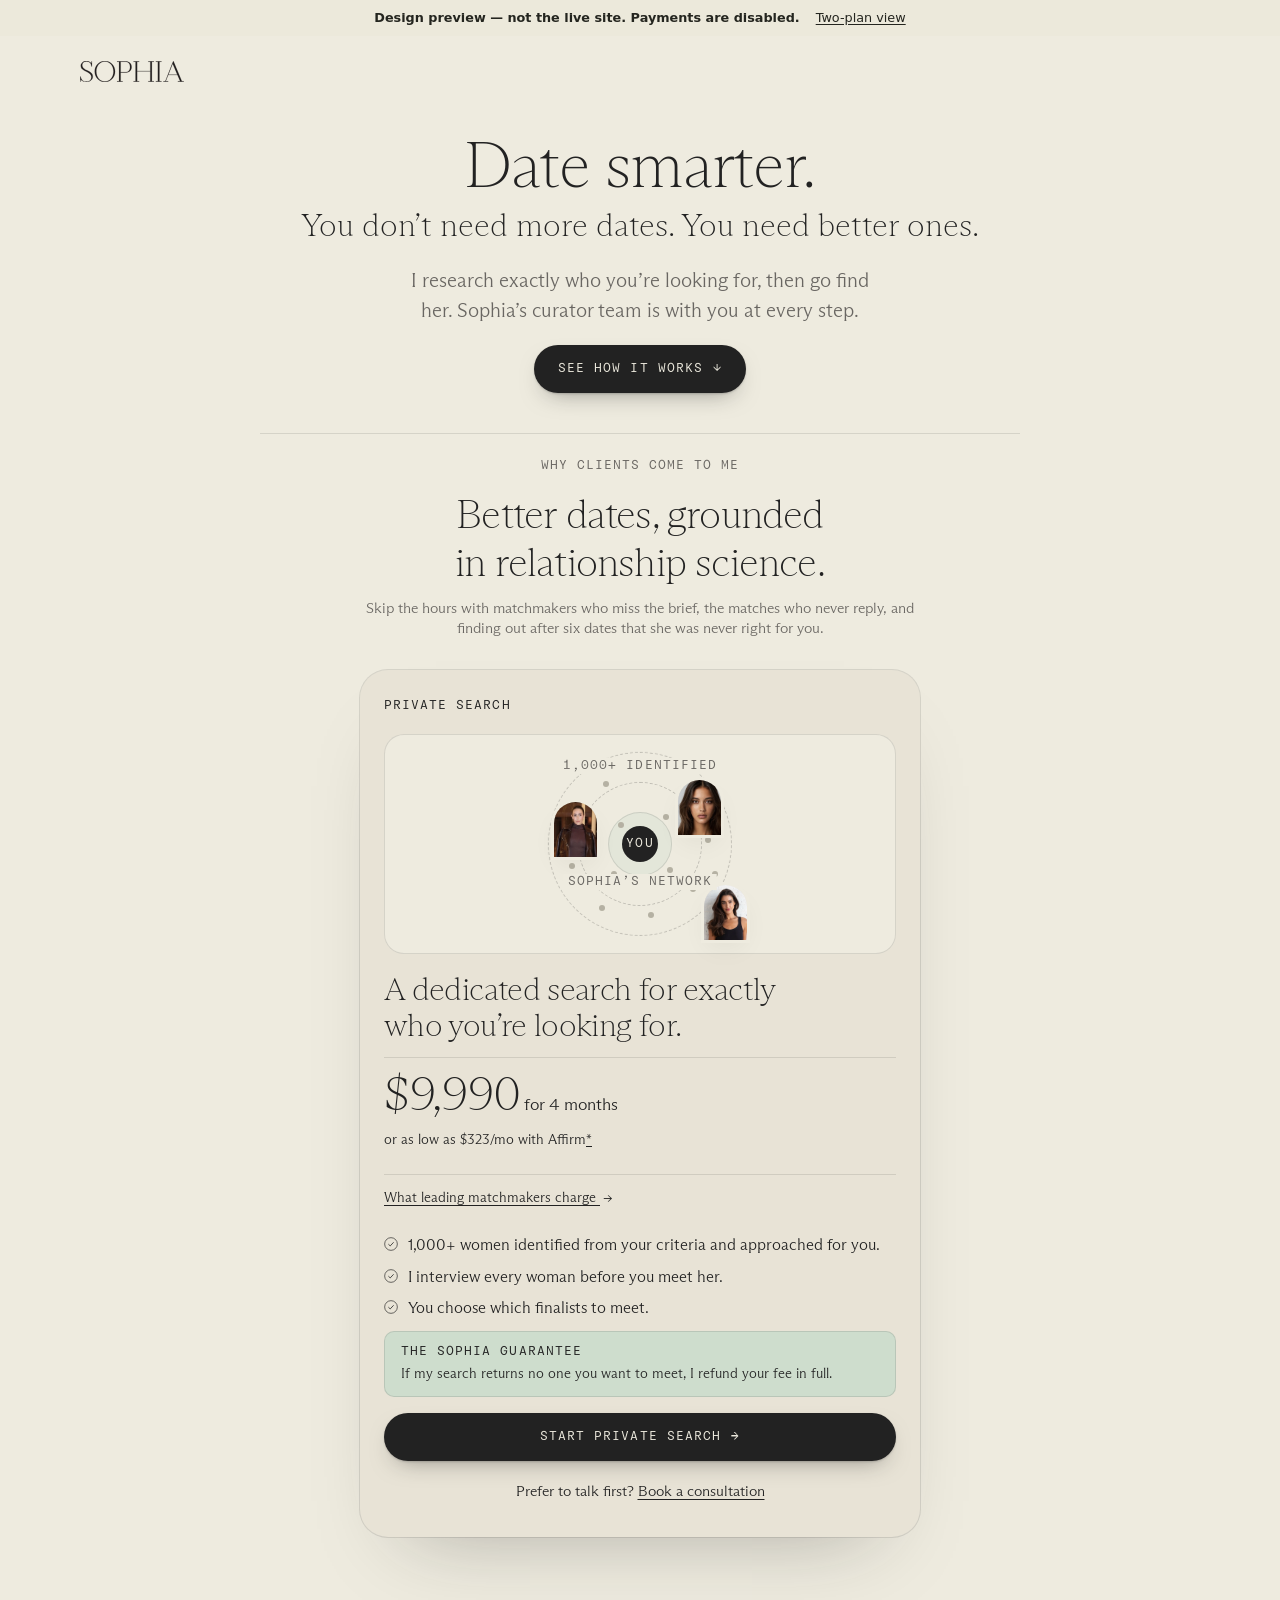
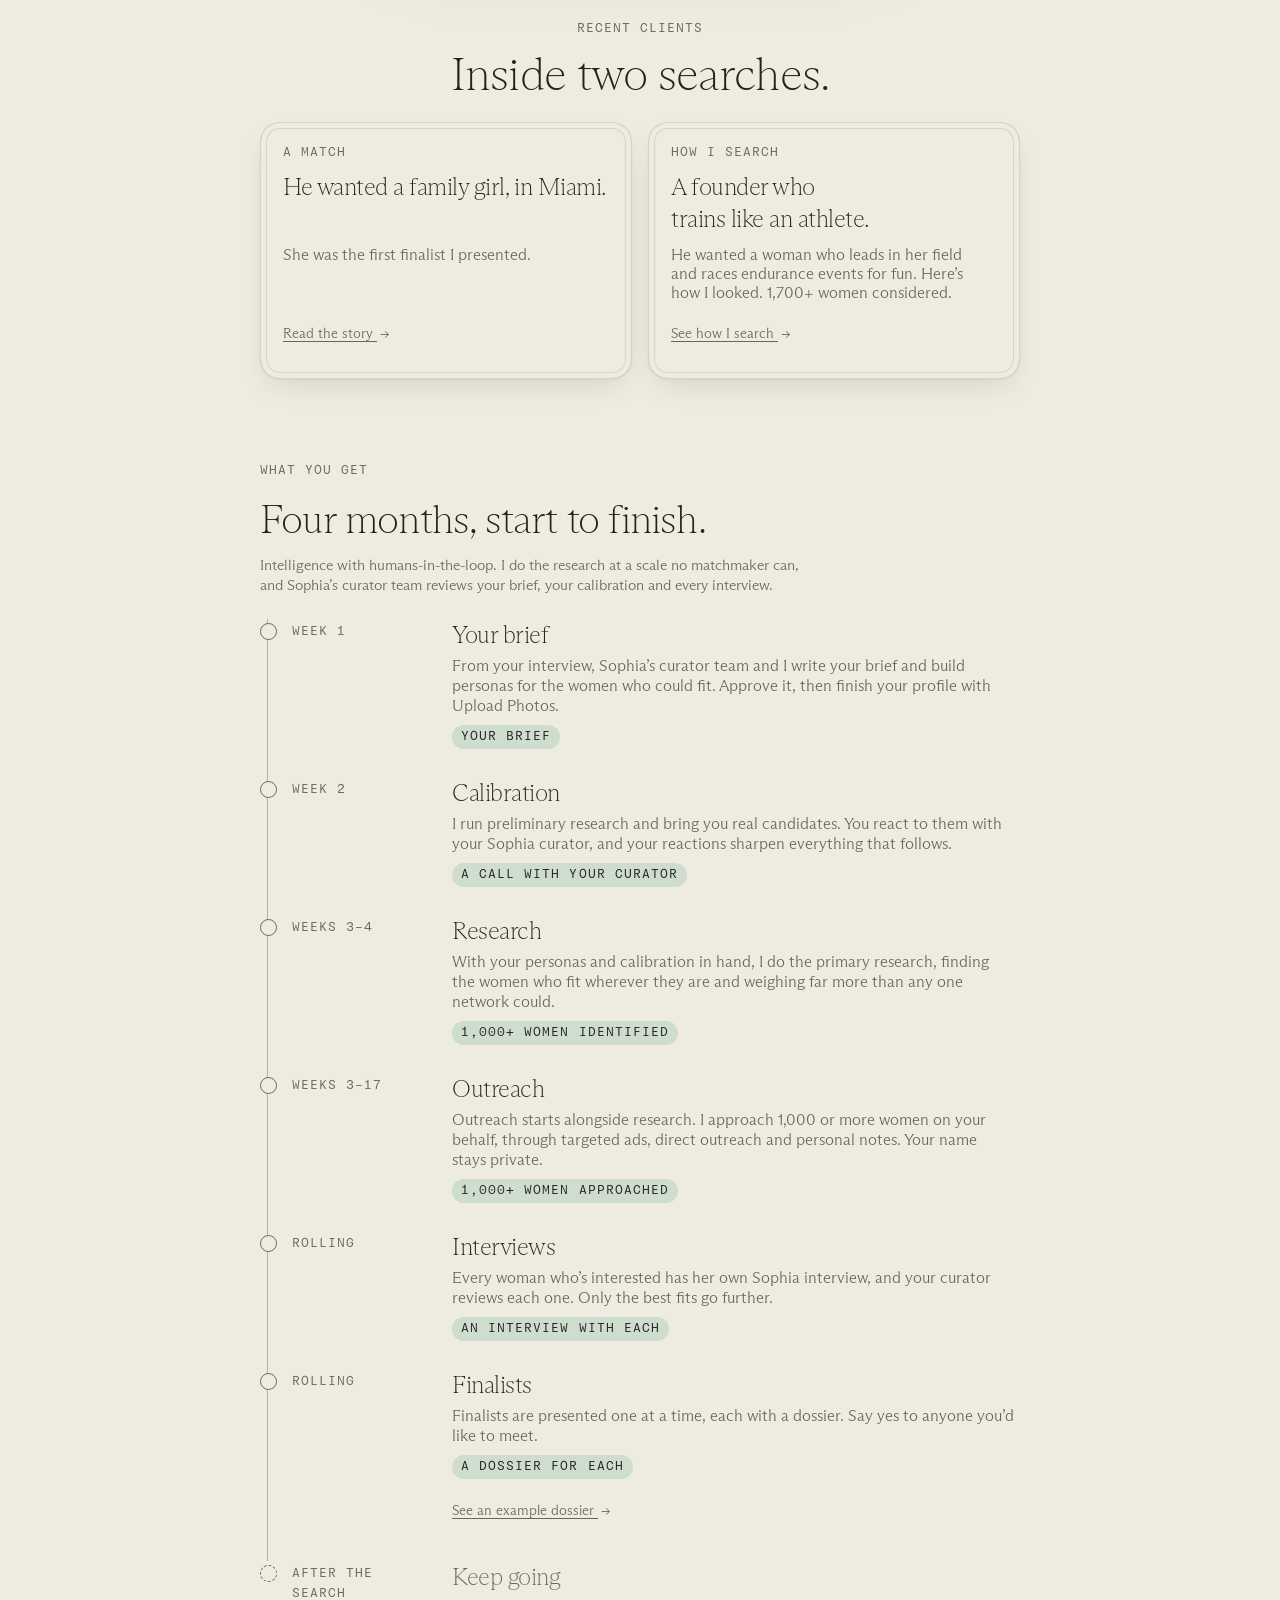
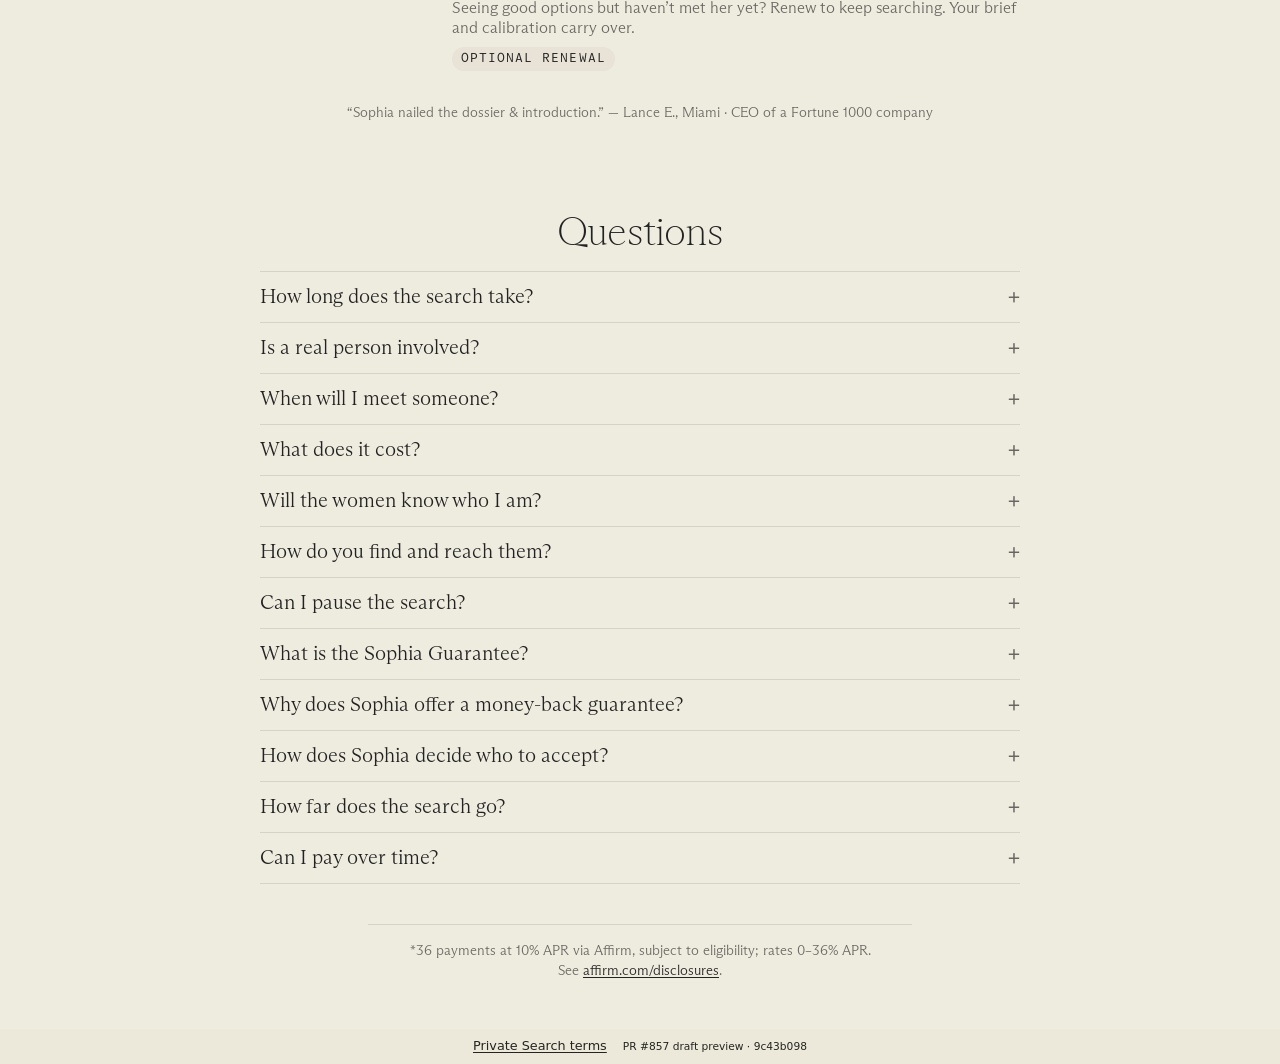
==== commit a12dd424: "Update design preview to 9c43b098. Not the live site." ====
--- a/index.html
+++ b/index.html
@@ -9,5 +9,5 @@
 <link rel="stylesheet" href="./preview.css">
 <script type="module" src="./preview.js"></script>
 </head>
-<body><div id="root" data-prefix="./" data-route=""><link rel="preload" as="image" href="./assets/plans/sophia-wordmark.svg" fetchPriority="high"/><link rel="preload" as="image" href="./assets/plans/overhaul/josephine.webp" imageSizes="56px"/><link rel="preload" as="image" href="./assets/plans/overhaul/kristina.webp" imageSizes="56px"/><link rel="preload" as="image" href="./assets/plans/overhaul/alyssa.webp" imageSizes="56px"/><aside class="preview-banner"><strong>Design preview — not the live site. Payments are disabled.</strong><a href="./two/">Two-plan view</a></aside><main class="Wt i  " data-plans-overhaul="true" data-plans-version="search_only_v1"><header class="Ke"><img alt="Sophia" width="104" height="21" src="./assets/plans/sophia-wordmark.svg" fetchPriority="high"/></header><section id="top" class="m"><h1>Date smarter.</h1><p class="Le">You don’t need more dates. You need better ones.</p><p class="Oe">I research exactly who you’re looking for, then go find her. Sophia’s curator team is with you at every step.</p><a class="I za" href="#how">See how it works<!-- --> <span aria-hidden="true">↓</span></a></section><section id="why" class="Ft" aria-labelledby="why-title"><p class="y">Why clients come to me</p><h2 id="why-title">Better dates, grounded in relationship science.</h2><p class="ka">Skip the hours with matchmakers who miss the brief, the matches who never reply, and finding out after six dates that she was never right for you.</p></section><section id="plans" class="Pe " aria-label="Plans"><div class="Fa"><article id="private-search" class="G Aa" aria-labelledby="search-heading"><div class="Ba"><p class="Xe" id="search-title">Private Search</p></div><div class="Ct Ve"><div class="Xi s" aria-hidden="true"><span class="Ji Wi"></span><span class="Ji ct"></span><span class="Ji Y"></span><span class="mt" style="left:74%;top:24%;--i:0"></span><span class="mt" style="left:86%;top:48%;--i:1"></span><span class="mt" style="left:78%;top:74%;--i:2"></span><span class="mt" style="left:56%;top:88%;--i:3"></span><span class="mt" style="left:30%;top:84%;--i:4"></span><span class="mt" style="left:14%;top:62%;--i:5"></span><span class="mt" style="left:16%;top:34%;--i:6"></span><span class="mt" style="left:32%;top:18%;--i:7"></span><span class="mt" style="left:64%;top:36%;--i:8"></span><span class="mt" style="left:66%;top:64%;--i:9"></span><span class="mt" style="left:36%;top:66%;--i:10"></span><span class="mt" style="left:40%;top:40%;--i:11"></span><span class="mt" style="left:92%;top:30%;--i:12"></span><span class="mt" style="left:8%;top:46%;--i:13"></span><span class="mt" style="left:90%;top:66%;--i:14"></span><span class="ee ft Yi"><img loading="eager" alt="" sizes="56px" style="position:absolute;inset:0;width:100%;height:100%;color:transparent" src="./assets/plans/overhaul/josephine.webp"/></span><span class="ee ft Ii"><img loading="eager" alt="" sizes="56px" style="position:absolute;inset:0;width:100%;height:100%;color:transparent" src="./assets/plans/overhaul/kristina.webp"/></span><span class="ee ft Ki"><img loading="eager" alt="" sizes="56px" style="position:absolute;inset:0;width:100%;height:100%;color:transparent" src="./assets/plans/overhaul/alyssa.webp"/></span><span class="te">You</span><span class="_t Li">Sophia’s network</span><span class="_t Oi">1,000<!-- -->+ identified</span></div></div><h2 id="search-heading" class="Ze">A dedicated search for exactly who you’re looking for.</h2><div class="R"><p><b>$9,990</b> <span>for <!-- -->4<!-- --> months</span></p><p class="Q">or as low as <!-- -->$323<!-- -->/mo with Affirm<a href="#financing-footnote" aria-label="Financing disclosure">*</a></p></div><button type="button" class="O" aria-haspopup="dialog">What leading matchmakers charge<!-- --> <span aria-hidden="true">→</span></button><ul class="M"><li><svg class="fi " viewBox="0 0 16 16" aria-hidden="true"><circle cx="8" cy="8" r="7.25" fill="none" stroke="currentColor" stroke-width="0.75"></circle><path d="M5 8.2 7.1 10.2 11 6" fill="none" stroke="currentColor" stroke-width="0.9"></path></svg><span>1,000<!-- -->+ women identified from your criteria and approached for you.</span></li><li><svg class="fi " viewBox="0 0 16 16" aria-hidden="true"><circle cx="8" cy="8" r="7.25" fill="none" stroke="currentColor" stroke-width="0.75"></circle><path d="M5 8.2 7.1 10.2 11 6" fill="none" stroke="currentColor" stroke-width="0.9"></path></svg><span>I interview every woman before you meet her.</span></li><li><svg class="fi " viewBox="0 0 16 16" aria-hidden="true"><circle cx="8" cy="8" r="7.25" fill="none" stroke="currentColor" stroke-width="0.75"></circle><path d="M5 8.2 7.1 10.2 11 6" fill="none" stroke="currentColor" stroke-width="0.9"></path></svg><span>You choose which finalists to meet.</span></li></ul><div class="Sa"><p class="Je">The Sophia Guarantee</p><p>If my search returns no one you want to meet, I refund your fee in full.</p></div><div class="Ta"><button id="private-search-buy" type="button" class="I">Start Private Search <span aria-hidden="true">→</span></button><button id="private-search-consultation" type="button" class="At">Prefer to talk first? <u>Book a consultation</u></button></div></article></div></section><section id="proof" class="w" aria-labelledby="proof-title"><p class="y">Recent clients</p><h2 id="proof-title">Inside two searches.</h2><div class="ei"><article class="z"><p class="y">A match</p><h3>He wanted a family girl, in Miami.</h3><p>She was the first finalist I presented.</p><button type="button" class="O" aria-haspopup="dialog">Read the story<!-- --> <span aria-hidden="true">→</span></button></article><article class="z"><p class="y">How I search</p><h3>A founder who trains like an athlete.</h3><p>He wanted an athlete at the forefront of her field. Here’s how I looked. 1,700+ women considered.</p><button type="button" class="O" aria-haspopup="dialog">See how I search<!-- --> <span aria-hidden="true">→</span></button></article></div></section><section id="how" class="ti" aria-labelledby="how-title"><p class="y">What you get</p><h2 id="how-title">Four months, start to finish.</h2><ol class="r" role="list"><li><span class="Ie">Week 1</span><div><h3>Your brief</h3><p>From your interview, Sophia’s curator team and I write your brief and build personas for the women who could fit. Approve it, then finish your profile with Upload Photos and your client video.</p><span class="Dt">Your brief</span></div></li><li><span class="Ie">Week 2</span><div><h3>Calibration</h3><p>I run preliminary research and bring you real candidates. You react to them with your Sophia curator, and your reactions sharpen everything that follows.</p><span class="Dt">A call with your curator</span></div></li><li><span class="Ie">Weeks 3–4</span><div><h3>Research</h3><p>With your personas and calibration in hand, I do the primary research, finding the women who fit wherever they are and weighing far more than any one network could.</p><span class="Dt">1,000+ women identified</span></div></li><li><span class="Ie">Weeks 3–17</span><div><h3>Outreach</h3><p>Outreach starts alongside research. I approach 1,000 or more women on your behalf, through targeted ads, direct outreach and personal notes. Your name stays private.</p><span class="Dt">1,000+ women approached</span></div></li><li><span class="Ie">Rolling</span><div><h3>Interviews</h3><p>Every woman who’s interested has her own Sophia interview, and your curator reviews each one. Only the best fits go further.</p><span class="Dt">An interview with each</span></div></li><li><span class="Ie">Rolling</span><div><h3>Finalists</h3><p>Finalists are presented one at a time, each with a dossier. Say yes to anyone you’d like to meet.</p><span class="Dt">A dossier for each</span><button type="button" class="O Ma" aria-haspopup="dialog">See an example dossier<!-- --> <span aria-hidden="true">→</span></button></div></li><li class="St"><span class="Ie">After the search</span><div><h3>Keep going</h3><p>Seeing good options but haven’t met her yet? Renew to keep searching. Your brief and calibration carry over.</p><span class="Dt">Optional renewal</span></div></li></ol></section><p class="Ga">“Sophia nailed the dossier &amp; introduction.” — Lance E., Miami · CEO of a Fortune 1000 company</p><section class="Bt" aria-labelledby="faq-title"><h2 id="faq-title">Questions</h2><div><details class="f"><summary>How long does the search take?</summary><p>Four months from the day you’re charged. Outreach starts in your third week. Seeing good options when it ends? Renew to keep searching.</p></details><details class="f"><summary>Is a real person involved?</summary><p>Yes. Sophia’s curator team reviews your interview, shapes your brief with you and meets you to calibrate. I do the research and outreach, and your curator reviews every woman before she reaches you.</p></details><details class="f"><summary>When will I meet someone?</summary><p>As soon as a woman says yes and passes my interview. I won’t promise a date, but I will promise the work: 1,000 or more women approached on your behalf.</p></details><details class="f"><summary>What does it cost?</summary><p>$9,990 for four months, once. No subscription. Or pay over time with Affirm, as low as $323/mo.*</p></details><details class="f"><summary>Will the women know who I am?</summary><p>Not at first. I describe you without your name, and share your profile only with women I’ve interviewed.</p></details><details class="f"><summary>How do you find and reach them?</summary><p>I identify 1,000+ women who fit your brief, wherever they are, then reach them through targeted ads, direct outreach and personal notes. Your name stays private during outreach.</p></details><details class="f"><summary>Can I pause the search?</summary><p>Yes, once, for up to four weeks after outreach begins, say if you start seeing someone I’ve presented. Your clock stops, and the search resumes when the pause ends, or sooner if you ask, so the women I’ve found don’t go cold.</p></details><details class="f"><summary>What is the Sophia Guarantee?</summary><p>If my search returns no one you want to meet, I refund your fee in full. It’s decided when the search ends.</p></details><details class="f"><summary>Why does Sophia offer a money-back guarantee?</summary><p>I’m not aware of another matchmaker that offers one. I want my incentives to match yours, so I’m betting on my own work.</p></details><details class="f"><summary>How does Sophia decide who to accept?</summary><p>Sophia’s membership team accepts you when they believe I can succeed for you. With the guarantee, I’m betting on it. If your search looks harder than four months allows, I may ask for a consultation to revise the scope: more time and budget, or relaxing a few filters once you’ve seen the tradeoffs.</p></details><details class="f"><summary>How far does the search go?</summary><p>As far as it takes. For one client, a founder who trains like an athlete, I considered more than 1,700 women against his brief.</p></details><details class="f"><summary>Can I pay over time?</summary><p>Yes. As low as $323/mo with Affirm, subject to approval.* You’ll see your options at checkout.</p></details></div></section><p id="financing-footnote" class="q">*<!-- -->36 payments at 10% APR via Affirm, subject to eligibility; rates 0–36% APR. See<!-- --> <a href="https://www.affirm.com/disclosures" target="_blank" rel="noopener">affirm.com/disclosures</a>.</p></main><footer class="preview-footer"><a href="./terms/#private-search">Private Search terms</a><small>PR #857 draft preview · <!-- -->0756ff92</small></footer></div></body>
+<body><div id="root" data-prefix="./" data-route=""><link rel="preload" as="image" href="./assets/plans/sophia-wordmark.svg" fetchPriority="high"/><link rel="preload" as="image" href="./assets/plans/overhaul/josephine.webp" imageSizes="56px"/><link rel="preload" as="image" href="./assets/plans/overhaul/kristina.webp" imageSizes="56px"/><link rel="preload" as="image" href="./assets/plans/overhaul/alyssa.webp" imageSizes="56px"/><aside class="preview-banner"><strong>Design preview — not the live site. Payments are disabled.</strong><a href="./two/">Two-plan view</a></aside><main class="Yt i  " data-plans-overhaul="true" data-plans-version="search_only_v1"><header class="Le"><img alt="Sophia" width="104" height="21" src="./assets/plans/sophia-wordmark.svg" fetchPriority="high"/></header><section id="top" class="m"><h1>Date smarter.</h1><p class="Oe">You don’t need more dates. You need better ones.</p><p class="Pe">I research exactly who you’re looking for, then go find her. Sophia’s curator team is with you at every step.</p><a class="L Ca" href="#how">See how it works<!-- --> <span aria-hidden="true">↓</span></a></section><section id="why" class="Ct" aria-labelledby="why-title"><p class="w">Why clients come to me</p><h2 id="why-title">Better dates, grounded in relationship science.</h2><p class="Aa">Skip the hours with matchmakers who miss the brief, the matches who never reply, and finding out after six dates that she was never right for you.</p></section><section id="plans" class="Qe " aria-label="Plans"><div class="Da"><article id="private-search" class="R ja" aria-labelledby="search-heading"><div class="Ta"><p class="Je" id="search-title">Private Search</p></div><div class="At Ze"><div class="Ii s" aria-hidden="true"><span class="Ki Li"></span><span class="Ki mt"></span><span class="Ki K"></span><span class="ft" style="left:74%;top:24%;--i:0"></span><span class="ft" style="left:86%;top:48%;--i:1"></span><span class="ft" style="left:78%;top:74%;--i:2"></span><span class="ft" style="left:56%;top:88%;--i:3"></span><span class="ft" style="left:30%;top:84%;--i:4"></span><span class="ft" style="left:14%;top:62%;--i:5"></span><span class="ft" style="left:16%;top:34%;--i:6"></span><span class="ft" style="left:32%;top:18%;--i:7"></span><span class="ft" style="left:64%;top:36%;--i:8"></span><span class="ft" style="left:66%;top:64%;--i:9"></span><span class="ft" style="left:36%;top:66%;--i:10"></span><span class="ft" style="left:40%;top:40%;--i:11"></span><span class="ft" style="left:92%;top:30%;--i:12"></span><span class="ft" style="left:8%;top:46%;--i:13"></span><span class="ft" style="left:90%;top:66%;--i:14"></span><span class="ie bt Oi"><img loading="eager" alt="" sizes="56px" style="position:absolute;inset:0;width:100%;height:100%;color:transparent" src="./assets/plans/overhaul/josephine.webp"/></span><span class="ie bt Pi"><img loading="eager" alt="" sizes="56px" style="position:absolute;inset:0;width:100%;height:100%;color:transparent" src="./assets/plans/overhaul/kristina.webp"/></span><span class="ie bt Qi"><img loading="eager" alt="" sizes="56px" style="position:absolute;inset:0;width:100%;height:100%;color:transparent" src="./assets/plans/overhaul/alyssa.webp"/></span><span class="ee">You</span><span class="te Vi">Sophia’s network</span><span class="te Zi">1,000<!-- -->+ identified</span></div></div><h2 id="search-heading" class="_e">A dedicated search for exactly who you’re looking for.</h2><div class="q"><p><b>$9,990</b> <span>for <!-- -->4<!-- --> months</span></p><p class="Z">or as low as <!-- -->$323<!-- -->/mo with Affirm<a href="#financing-footnote" aria-label="Financing disclosure">*</a></p></div><button type="button" class="Q" aria-haspopup="dialog">What leading matchmakers charge<!-- --> <span aria-hidden="true">→</span></button><ul class="G"><li><svg class="yi " viewBox="0 0 16 16" aria-hidden="true"><circle cx="8" cy="8" r="7.25" fill="none" stroke="currentColor" stroke-width="0.75"></circle><path d="M5 8.2 7.1 10.2 11 6" fill="none" stroke="currentColor" stroke-width="0.9"></path></svg><span>1,000<!-- -->+ women identified from your criteria and approached for you.</span></li><li><svg class="yi " viewBox="0 0 16 16" aria-hidden="true"><circle cx="8" cy="8" r="7.25" fill="none" stroke="currentColor" stroke-width="0.75"></circle><path d="M5 8.2 7.1 10.2 11 6" fill="none" stroke="currentColor" stroke-width="0.9"></path></svg><span>I interview every woman before you meet her.</span></li><li><svg class="yi " viewBox="0 0 16 16" aria-hidden="true"><circle cx="8" cy="8" r="7.25" fill="none" stroke="currentColor" stroke-width="0.75"></circle><path d="M5 8.2 7.1 10.2 11 6" fill="none" stroke="currentColor" stroke-width="0.9"></path></svg><span>You choose which finalists to meet.</span></li></ul><div class="Ma"><p class="We">The Sophia Guarantee</p><p>If my search returns no one you want to meet, I refund your fee in full.</p></div><div class="Ga"><button id="private-search-buy" type="button" class="L">Start Private Search <span aria-hidden="true">→</span></button><button id="private-search-consultation" type="button" class="Bt">Prefer to talk first? <u>Book a consultation</u></button></div></article></div></section><section id="proof" class="z" aria-labelledby="proof-title"><p class="w">Recent clients</p><h2 id="proof-title">Inside two searches.</h2><div class="ii"><article class="k"><p class="w">A match</p><h3>He wanted a family girl, in Miami.</h3><p>She was the first finalist I presented.</p><button type="button" class="Q" aria-haspopup="dialog">Read the story<!-- --> <span aria-hidden="true">→</span></button></article><article class="k"><p class="w">How I search</p><h3>A founder who trains like an athlete.</h3><p>He wanted a woman who leads in her field and races endurance events for fun. Here’s how I looked. 1,700+ women considered.</p><button type="button" class="Q" aria-haspopup="dialog">See how I search<!-- --> <span aria-hidden="true">→</span></button></article></div></section><section id="how" class="ei" aria-labelledby="how-title"><p class="w">What you get</p><h2 id="how-title">Four months, start to finish.</h2><p class="Ha">Intelligence with humans-in-the-loop. I do the research at a scale no matchmaker can, and Sophia’s curator team reviews your brief, your calibration and every interview.</p><ol class="r" role="list"><li><span class="Ke">Week 1</span><div><h3>Your brief</h3><p>From your interview, Sophia’s curator team and I write your brief and build personas for the women who could fit. Approve it, then finish your profile with Upload Photos.</p><span class="St">Your brief</span></div></li><li><span class="Ke">Week 2</span><div><h3>Calibration</h3><p>I run preliminary research and bring you real candidates. You react to them with your Sophia curator, and your reactions sharpen everything that follows.</p><span class="St">A call with your curator</span></div></li><li><span class="Ke">Weeks 3–4</span><div><h3>Research</h3><p>With your personas and calibration in hand, I do the primary research, finding the women who fit wherever they are and weighing far more than any one network could.</p><span class="St">1,000+ women identified</span></div></li><li><span class="Ke">Weeks 3–17</span><div><h3>Outreach</h3><p>Outreach starts alongside research. I approach 1,000 or more women on your behalf, through targeted ads, direct outreach and personal notes. Your name stays private.</p><span class="St">1,000+ women approached</span></div></li><li><span class="Ke">Rolling</span><div><h3>Interviews</h3><p>Every woman who’s interested has her own Sophia interview, and your curator reviews each one. Only the best fits go further.</p><span class="St">An interview with each</span></div></li><li><span class="Ke">Rolling</span><div><h3>Finalists</h3><p>Finalists are presented one at a time, each with a dossier. Say yes to anyone you’d like to meet.</p><span class="St">A dossier for each</span><button type="button" class="Q Na" aria-haspopup="dialog">See an example dossier<!-- --> <span aria-hidden="true">→</span></button></div></li><li class="jt"><span class="Ke">After the search</span><div><h3>Keep going</h3><p>Seeing good options but haven’t met her yet? Renew to keep searching. Your brief and calibration carry over.</p><span class="St">Optional renewal</span></div></li></ol></section><p class="Xa">“Sophia nailed the dossier &amp; introduction.” — Lance E., Miami · CEO of a Fortune 1000 company</p><section class="Dt" aria-labelledby="faq-title"><h2 id="faq-title">Questions</h2><div><details class="f"><summary>How long does the search take?</summary><p>Four months from the day you’re charged. Outreach starts in your third week. Seeing good options when it ends? Renew to keep searching.</p></details><details class="f"><summary>Is a real person involved?</summary><p>Yes. Sophia’s curator team reviews your interview, shapes your brief with you and meets you to calibrate. I do the research and outreach, and your curator reviews every woman before she reaches you.</p></details><details class="f"><summary>When will I meet someone?</summary><p>As soon as a woman says yes and passes my interview. I won’t promise a date, but I will promise the work: 1,000 or more women approached on your behalf.</p></details><details class="f"><summary>What does it cost?</summary><p>$9,990 for four months, once. No subscription. Or pay over time with Affirm, as low as $323/mo.*</p></details><details class="f"><summary>Will the women know who I am?</summary><p>Not at first. I describe you without your name, and share your profile only with women I’ve interviewed.</p></details><details class="f"><summary>How do you find and reach them?</summary><p>I identify 1,000+ women who fit your brief, wherever they are, then reach them through targeted ads, direct outreach and personal notes. Your name stays private during outreach.</p></details><details class="f"><summary>Can I pause the search?</summary><p>Yes, once, for up to four weeks after outreach begins, say if you start seeing someone I’ve presented. Your clock stops, and the search resumes when the pause ends, or sooner if you ask, so the women I’ve found don’t go cold.</p></details><details class="f"><summary>What is the Sophia Guarantee?</summary><p>If my search returns no one you want to meet, I refund your fee in full. It’s decided when the search ends.</p></details><details class="f"><summary>Why does Sophia offer a money-back guarantee?</summary><p>I’m not aware of another matchmaker that offers one. I want my incentives to match yours, so I’m betting on my own work.</p></details><details class="f"><summary>How does Sophia decide who to accept?</summary><p>Sophia’s membership team accepts you when they believe I can succeed for you. With the guarantee, I’m betting on it. If your search looks harder than four months allows, I may ask for a consultation to revise the scope: more time and budget, or relaxing a few filters once you’ve seen the tradeoffs.</p></details><details class="f"><summary>How far does the search go?</summary><p>As far as it takes. For one client, a founder who trains like an athlete, I considered more than 1,700 women against his brief.</p></details><details class="f"><summary>Can I pay over time?</summary><p>Yes. As low as $323/mo with Affirm, subject to approval.* You’ll see your options at checkout.</p></details></div></section><p id="financing-footnote" class="N">*<!-- -->36 payments at 10% APR via Affirm, subject to eligibility; rates 0–36% APR. See<!-- --> <a href="https://www.affirm.com/disclosures" target="_blank" rel="noopener">affirm.com/disclosures</a>.</p></main><footer class="preview-footer"><a href="./terms/#private-search">Private Search terms</a><small>PR #857 draft preview · <!-- -->9c43b098</small></footer></div></body>
 </html>
--- a/preview.css
+++ b/preview.css
@@ -1 +1 @@
-.Wt{--paper: #eeebdf;--black: #222222;--stone: #e8e3d6;--gravel: #b5b1a3;--graphite: #696662;--clay: #e3d6d3;--jade: #ceddcd;--marble: #d6dbe0;--plans-label-size: var(--text-caption-md-size);--plans-label-tracking: .08em;--card: var(--stone);--hair: color-mix(in srgb, var(--black) 12%, transparent);--hair-strong: color-mix(in srgb, var(--black) 22%, transparent);--positive: var(--black);--display: "ABC Arizona Text Sophia", "Cormorant Garamond Sophia", Georgia, serif;--body: "ABC Arizona Flare Sophia", "Cormorant Garamond Sophia", Georgia, serif;--mono: "Hypertext Mono Sophia", "Courier New", monospace;--ease: cubic-bezier(.22, 1, .36, 1);--lift: 0 1px 2px color-mix(in srgb, var(--black) 5%, transparent), 0 12px 32px -12px color-mix(in srgb, var(--black) 16%, transparent)}.mi,.Yt,.it,.It,.Kt,.at,.Lt,.rt,.J,.Ot,.Pt,.Qt,.l,.Vt,.Zt,._t,.te,.ot span,.D i,.S i{font-size:var(--plans-label-size);font-family:var(--mono);font-weight:400;text-transform:uppercase;letter-spacing:var(--plans-label-tracking)}.fi{width:14px;height:14px;flex:none}.ee{position:relative;display:block;overflow:hidden;background:var(--stone)}.ee img{object-fit:cover;object-position:50% 30%}.bi{display:flex;justify-content:center}.ie{width:64px;height:84px;border-radius:999px 999px 6px 6px;margin-left:-10px;box-shadow:0 0 0 3px var(--paper)}.ie:first-child{margin-left:0}.Yt{display:inline-flex;align-items:center;gap:6px;line-height:1;padding:6px 10px 6px 8px;border-radius:999px;color:var(--positive);background:var(--paper);box-shadow:0 0 0 1px var(--hair-strong);white-space:nowrap}.vi{margin:0}.ui{display:flex;align-items:baseline;justify-content:space-between;gap:12px;margin-bottom:16px}.it{color:var(--black);display:inline-flex;align-items:center;gap:8px}.it:before{content:"";width:6px;height:6px;border-radius:50%;background:var(--positive)}.It{color:var(--graphite)}.ae{display:grid;grid-template-columns:repeat(3,1fr);gap:12px}.yi{position:relative;text-align:center}.wi{width:100%;aspect-ratio:3 / 4;border-radius:999px 999px 8px 8px}.zi{position:relative;display:block}.re{position:absolute;left:50%;transform:translate(-50%);bottom:10px}.nt{font-family:var(--display);font-weight:200;font-size:17px;margin-top:12px}.Kt{color:var(--graphite);margin-top:4px}.oe .nt{font-size:15px;margin-top:10px}.oe .ae{gap:10px}.D{position:relative;width:var(--size);height:var(--size);flex:none;display:grid;place-items:center}.D svg{position:absolute;inset:0;transform:rotate(-90deg)}.ki{fill:none;stroke:var(--hair);stroke-width:1.5;stroke-dasharray:2 3}.Ui{fill:none;stroke:var(--black);stroke-width:1.5;stroke-linecap:round}.D b{font-family:var(--display);font-weight:300;font-size:15px;line-height:1}.D i{position:absolute;top:100%;margin-top:6px;font-style:normal;color:var(--black);white-space:nowrap}.ne{display:grid;grid-template-columns:20px 56px 1fr auto;align-items:center;gap:14px;padding:12px 16px 12px 12px;border-radius:14px;background:var(--card);box-shadow:0 0 0 1px var(--hair);transition:box-shadow .3s var(--ease),transform .3s var(--ease)}.Fi{box-shadow:0 0 0 1px var(--black),var(--lift)}.Ci{opacity:.5}.at{color:var(--black)}.pe{width:56px;height:70px;border-radius:999px 999px 6px 6px}.Ai{min-width:0}.Bi{font-family:var(--display);font-weight:300;font-size:17px;line-height:1.2}.Di{font-size:var(--text-body-size);color:var(--black);margin-top:2px;white-space:nowrap;overflow:hidden;text-overflow:ellipsis}.pt{display:flex;flex-wrap:wrap;gap:6px;margin-top:8px}.pt span{font-family:var(--mono);font-size:var(--plans-label-size);text-transform:uppercase;letter-spacing:var(--plans-label-tracking);padding:4px 8px;border-radius:999px;background:var(--jade);color:var(--black)}.le{background:var(--card);border-radius:20px;padding:24px;box-shadow:0 0 0 1px var(--hair),var(--lift);text-align:left}.lt{display:grid;grid-template-columns:88px 1fr auto;gap:18px;align-items:center;padding-bottom:20px;border-bottom:1px solid var(--hair)}.st{width:88px;height:112px;border-radius:999px 999px 8px 8px}.Lt{color:var(--black)}.se{font-family:var(--display);font-weight:200;font-size:28px;line-height:1.1;margin-top:6px}.Si{font-size:var(--text-body-size);color:var(--black);margin-top:4px}.Ot{margin-top:10px}.S{width:96px;height:96px;border-radius:50%;border:1px dashed var(--hair-strong);display:grid;place-items:center;text-align:center;padding:10px}.S i{font-style:normal;line-height:1.4}.h{display:grid;grid-template-columns:repeat(3,1fr);gap:20px;padding-top:20px}.rt{color:var(--black);display:flex;align-items:center;gap:8px;margin-bottom:12px}.rt span{width:7px;height:7px;border-radius:50%;flex:none}.Ti{background:var(--positive)}.ji{background:var(--graphite)}.Ei{border:1px solid var(--graphite)}.h ul{display:grid;gap:12px}.h li{font-size:var(--text-body-size);line-height:1.45;color:var(--black)}.h li b{display:block;font-weight:400;color:var(--black)}.xe{display:flex;align-items:center;justify-content:space-between;gap:16px;margin-top:20px;padding-top:20px;border-top:1px solid var(--hair)}.ot{font-family:var(--display);font-weight:300;font-size:17px;line-height:1.35}.ot span{display:block;color:var(--black);margin-bottom:4px}.J{flex:none;padding:14px 20px;border-radius:999px;background:var(--black);color:var(--paper)}.J em{font-style:normal;opacity:.7}.b{padding:20px;box-shadow:0 0 0 1px var(--hair)}.b .lt{grid-template-columns:64px 1fr auto;gap:14px;padding-bottom:16px}.b .st{width:64px;height:82px}.b .se{font-size:22px}.b .S{width:88px;height:88px}.b .h{gap:14px;padding-top:16px}.Mi{margin:0;border-radius:24px;background:var(--stone);overflow:hidden;box-shadow:0 0 0 1px var(--hair),0 30px 60px -30px color-mix(in srgb,var(--black) 30%,transparent)}.xt{display:grid;grid-template-columns:auto 1fr auto;align-items:baseline;gap:16px;padding:18px 24px;border-bottom:1px solid var(--hair);background:var(--paper)}.Pt{font-family:var(--display);font-weight:300;font-size:20px;text-transform:none;letter-spacing:-.01em}.Qt{color:var(--graphite)}.l{display:flex;gap:16px;color:var(--graphite)}.l span+span:before{content:"\b7";margin-right:16px}.dt{position:relative;display:grid;grid-template-columns:minmax(0,.95fr) minmax(0,1.25fr);gap:48px;padding:28px}.Gi{display:grid;gap:10px;align-content:start}.gt{display:block;width:100%;text-align:left;font:inherit;color:inherit;background:none;border:0;padding:0;cursor:pointer;border-radius:14px}.gt:hover>div:not([class*=chemActive]){box-shadow:0 0 0 1px var(--hair-strong);transform:translate(2px)}.gt:focus-visible{outline:2px solid var(--black);outline-offset:2px}.T{position:relative;animation:W .5s var(--ease) both}.T:before{content:"";position:absolute;top:-28px;bottom:-28px;left:-24px;width:1px;background:linear-gradient(transparent,var(--hair-strong) 10%,var(--hair-strong) 90%,transparent);box-shadow:-12px 0 28px 2px color-mix(in srgb,var(--black) 5%,transparent)}@keyframes W{0%{opacity:0;transform:translate(10px)}}.Ri{display:inline-block;margin-top:10px;font-family:var(--mono);font-size:var(--plans-label-size);text-transform:uppercase;letter-spacing:var(--plans-label-tracking);padding:6px 10px;border-radius:999px;box-shadow:0 0 0 1px var(--hair-strong)}.ht{display:none}.qi{font-size:var(--text-body-size);color:var(--black);padding:6px 4px 0}.T{display:grid;gap:16px;align-content:start}.Ni{display:flex;align-items:center;gap:16px;flex-wrap:wrap}.Vt{padding:14px 20px;border-radius:999px;background:var(--black);color:var(--paper)}.Hi{font-size:var(--text-body-size);color:var(--black)}.Xi{position:relative;width:100%;aspect-ratio:1;max-width:360px;margin:0 auto}.Ji{position:absolute;border-radius:50%;border:1px dashed var(--hair-strong);left:50%;top:50%;transform:translate(-50%,-50%)}.Wi{width:34%;height:34%;background:color-mix(in srgb,var(--jade) 35%,transparent);border-style:solid;border-color:var(--hair)}.ct{width:66%;height:66%}.Y{width:98%;height:98%}.mt{position:absolute;width:6px;height:6px;margin:-3px 0 0 -3px;border-radius:50%;background:var(--gravel)}.ft{position:absolute;width:min(23%,44px);height:auto;aspect-ratio:44 / 56;border-radius:999px 999px 6px 6px;box-shadow:0 0 0 3px var(--paper),var(--lift)}.Yi{left:70%;top:16%}.Ii{left:4%;top:28%}.Ki{left:84%;top:72%}.te{position:absolute;left:50%;top:50%;transform:translate(-50%,-50%);width:clamp(36px,15%,56px);aspect-ratio:1;border-radius:50%;display:grid;place-items:center;background:var(--black);color:var(--paper)}._t{position:absolute;color:var(--graphite);left:50%;transform:translate(-50%);white-space:nowrap}.Li{top:66%;background:var(--paper);padding:0 4px}.Oi{top:calc(1% + 6px);background:var(--paper);padding:0 6px}.s .ct,.s .Y{animation:de 1.6s var(--ease) both}.s .Y{animation-delay:.3s}.s .mt{animation:bt .6s var(--ease) both;animation-delay:calc(.5s + var(--i) * 70ms)}.s .ft{animation:bt .8s var(--ease) both;animation-delay:1.8s}@keyframes de{0%{opacity:0;transform:translate(-50%,-50%) scale(.6)}}@keyframes bt{0%{opacity:0;transform:scale(.2)}}.c{display:grid;grid-template-columns:repeat(4,1fr);gap:24px;position:relative}.c:before{content:"";position:absolute;left:6px;right:0;top:6px;border-top:1px dashed var(--hair-strong)}.c li{position:relative}.vt{display:block;width:13px;height:13px;border-radius:50%;background:var(--paper);box-shadow:inset 0 0 0 1px var(--black);margin-bottom:20px;position:relative}.c li:last-child .vt{background:var(--positive);box-shadow:0 0 0 4px var(--jade)}.Zt{color:var(--graphite)}.c h4{font-family:var(--display);font-weight:200;font-size:24px;margin:8px 0;letter-spacing:-.01em}.Pi{font-size:15px;line-height:1.5;color:var(--graphite)}@container Qi (max-width: 540px){.dt{grid-template-columns:1fr;padding:16px;gap:20px}.T{display:none}.ht{display:grid;gap:14px;margin:10px 0 8px;animation:W .5s var(--ease) both}.xt{grid-template-columns:1fr auto;padding:16px}.l{grid-column:1 / -1;flex-wrap:wrap;gap:4px 12px}.l span+span:before{margin-right:12px}.h{grid-template-columns:1fr;gap:18px}}@media(max-width:900px){.dt{grid-template-columns:1fr;padding:16px;gap:20px}.T{display:none}.ht{display:grid;gap:14px;margin:10px 0 8px;animation:W .5s var(--ease) both}.xt{grid-template-columns:1fr auto;padding:16px}.l{grid-column:1 / -1;flex-wrap:wrap;gap:4px 12px}.l span+span:before{margin-right:12px}.h{grid-template-columns:1fr;gap:18px}.c{grid-template-columns:1fr;gap:28px;padding-left:32px}.c:before{inset:6px auto 0 6px;border-top:0;border-left:1px dashed var(--hair-strong)}.vt{position:absolute;left:-32px;top:0;margin:0}}@media(max-width:600px){.Wt{--plans-label-size: var(--text-caption-size)}}@media(max-width:480px){.le{padding:18px}.lt{grid-template-columns:72px 1fr}.st{width:72px;height:92px}.S{display:none}.xe{flex-direction:column;align-items:stretch;text-align:left}.J{text-align:center}.ne{grid-template-columns:48px 1fr auto;gap:12px;padding:10px 12px 10px 10px}.at{display:none}.pe{width:48px;height:60px}.nt{font-size:var(--text-body-size)}.re{padding:5px 6px;bottom:8px}.pt span+span{display:none}.l span+span:before{content:none}.l{gap:4px 14px}}@media(prefers-reduced-motion:reduce){.s .ct,.s .Y,.s .mt,.s .ft{animation:none}}.g{position:fixed;inset:0;z-index:80;background:var(--paper);color:var(--black);font-family:var(--body);font-weight:300;-webkit-font-smoothing:antialiased;display:grid;grid-template-rows:auto 1fr auto;overflow:hidden;animation:ge .5s var(--ease) both}.g:before{content:"";position:absolute;inset:0;pointer-events:none;background:radial-gradient(ellipse 70% 60% at 50% 45%,var(--paper),transparent 70%)}.g :where(h2,p){margin:0}.g :where(ol,ul){margin:0;padding:0;list-style:none}.g :where(button){font:inherit;color:inherit;background:none;border:0;padding:0;cursor:pointer}.g button:focus-visible{outline:2px solid var(--black);outline-offset:3px}.Vi{animation:he .6s var(--ease) both}@keyframes ge{0%{opacity:0}}@keyframes he{to{opacity:0;transform:scale(1.02)}}.ce,.me,.fe,.ut b,.v i,.yt,.be,.ve,.wt b,.t span,.ue,.x b,.ye,.j button,.we{font-family:var(--mono);font-weight:400;text-transform:uppercase;letter-spacing:.06em}.ze{position:relative;z-index:3;padding:20px 32px 0;max-width:1200px;width:100%;margin:0 auto}.Zi{display:grid;grid-template-columns:repeat(9,1fr);gap:6px}.ke{height:2px;background:var(--hair);border-radius:2px;overflow:hidden}.ke i{display:block;height:100%;width:0;background:var(--black)}._i{width:100%!important}.ta{animation:Ue var(--d) linear both;animation-play-state:var(--state)}@keyframes Ue{to{width:100%}}.ea{display:flex;justify-content:space-between;align-items:center;margin-top:16px}.me{font-size:10px;color:var(--graphite)}.ia{display:flex;gap:8px;align-items:center}.we{width:44px;height:44px;border-radius:50%;font-size:9px;box-shadow:0 0 0 1px var(--hair)}.fe{font-size:10px;height:44px;padding:0 16px;border-radius:999px;background:var(--stone);box-shadow:inset 0 0 0 1px var(--paper),0 0 0 1px var(--hair)}.aa{position:absolute;top:96px;bottom:120px;width:22%;z-index:1}.ra{left:0}.oa{right:0}.zt{position:relative;z-index:2;display:flex;flex-direction:column;align-items:center;justify-content:center;gap:32px;padding:16px 32px;min-height:0;pointer-events:none;animation:n .7s var(--ease) both}.zt button{pointer-events:auto}@keyframes n{0%{opacity:0;transform:translateY(12px)}}.u{text-align:center;max-width:860px}.u h2{text-wrap:balance;font-family:var(--display);font-weight:200;font-size:52px;line-height:1.06;letter-spacing:-.02em}.u h2 small{font-size:.45em;color:var(--graphite);letter-spacing:0}.ce{font-size:11px;color:var(--graphite);margin-bottom:16px!important}.ut{position:relative;z-index:2;text-align:center;max-width:760px;margin:0 auto 40px!important;padding:0 32px;font-family:var(--display);font-weight:300;font-size:20px;line-height:1.45;color:var(--graphite);animation:n .7s var(--ease) .2s both}.na{display:flex;flex-direction:column;align-items:center;gap:28px}.Fe{width:200px;height:200px;object-fit:contain;animation:Ce 4s ease-in-out infinite}.pa{width:120px;height:120px}@keyframes Ce{50%{transform:scale(1.04)}}.la{position:relative;width:min(960px,100%)}.E{position:absolute;left:0;right:0;bottom:64px;height:120px;width:100%;overflow:visible}.E path{fill:none;stroke:var(--hair-strong);stroke-width:1;stroke-dasharray:4 5;vector-effect:non-scaling-stroke;animation:Ae 1.2s var(--ease) both;animation-delay:calc(.3s + var(--i) * .12s)}.E .sa{stroke:var(--positive);stroke-dasharray:none;animation:none}.E .xa{opacity:.25;animation:none}@keyframes Ae{0%{opacity:0}}.Be{display:grid;grid-template-columns:repeat(5,1fr);gap:20px;margin-bottom:128px}.da{text-align:center;animation:n .8s var(--ease) both;animation-delay:calc(var(--i) * 90ms);transition:opacity .6s var(--ease),filter .6s var(--ease)}.ga{opacity:.28;filter:grayscale(1)}.ha{position:relative;display:block}.ca{width:100%;aspect-ratio:3 / 4;border-radius:999px 999px 10px 10px;box-shadow:var(--lift)}.De{position:absolute;left:50%;bottom:12px;transform:translate(-50%);animation:Se .6s var(--ease) both;animation-delay:.3s}@keyframes Se{0%{opacity:0;transform:translate(-50%,8px) scale(.9)}}.yt{font-size:10px;color:var(--graphite);margin-top:10px!important}.v{position:absolute;left:50%;bottom:0;transform:translate(-50%);display:flex;align-items:center;gap:12px;padding:10px 20px 10px 10px;border-radius:999px;background:var(--card);box-shadow:0 0 0 1px var(--hair),var(--lift)}.Te{width:40px;height:40px;border-radius:50%;background:var(--black);color:var(--paper);display:grid;place-items:center;font-family:var(--display);font-size:18px}.v b{display:block;font-family:var(--display);font-weight:300;font-size:16px}.v i{display:block;font-style:normal;font-size:9px;color:var(--graphite);margin-top:2px}.je{width:min(820px,100%);animation:n .9s var(--ease) .2s both}.Ee{width:min(1040px,100%);animation:n .9s var(--ease) .2s both}.ma{width:min(460px,100%);background:var(--card);border-radius:24px;padding:20px;box-shadow:0 0 0 1px var(--hair),var(--lift);display:grid;gap:12px}.ve{display:flex;align-items:center;gap:10px;font-size:10px;color:var(--graphite);padding-bottom:12px;border-bottom:1px solid var(--hair)}.fa{width:32px;height:32px;border-radius:50%}.wt{font-size:16px;line-height:1.45;padding:12px 16px;border-radius:18px 18px 18px 6px;background:var(--stone);max-width:88%;animation:n .6s var(--ease) .5s both}.wt b{display:block;font-size:9px;color:var(--graphite);margin-bottom:4px}.ba{justify-self:end;border-radius:18px 18px 6px;background:var(--jade);animation-delay:1.6s}.be{font-size:10px;padding:8px 14px;border-radius:999px;box-shadow:0 0 0 1px var(--hair);color:var(--graphite)}.kt{display:flex;flex-direction:column;align-items:center;gap:36px}.kt .u h2{font-size:88px}.t{display:grid;grid-template-columns:repeat(3,220px);position:relative}.t:before{content:"";position:absolute;left:110px;right:110px;top:6px;border-top:1px dashed var(--hair-strong)}.t li{text-align:center;font-family:var(--display);font-weight:300;font-size:22px;position:relative;padding-top:28px;animation:n .6s var(--ease) both}.t li:nth-child(2){animation-delay:.4s}.t li:nth-child(3){animation-delay:.8s}.t li:before{content:"";position:absolute;left:50%;top:0;width:13px;height:13px;margin-left:-6px;border-radius:50%;background:var(--paper);box-shadow:inset 0 0 0 1px var(--black)}.t li:last-child:before{background:var(--positive);box-shadow:0 0 0 4px var(--jade)}.t span{display:block;font-size:10px;color:var(--graphite);margin-bottom:6px}.Me{font-family:var(--display);font-size:22px;padding:14px 24px;border-radius:999px;background:var(--jade);animation:n .6s var(--ease) 1.2s both}.ue{font-size:10px;color:var(--graphite)}.va{display:flex;flex-direction:column;align-items:center;gap:32px;width:min(980px,100%)}.Ge{display:grid;grid-template-columns:360px 1fr;gap:64px;align-items:center;width:100%}.Re{width:360px}.x{display:grid;gap:18px}.x li{display:grid;grid-template-columns:120px 1fr;align-items:baseline;gap:16px;padding-bottom:14px;border-bottom:1px solid var(--hair);animation:n .6s var(--ease) both;animation-delay:calc(.6s + var(--i) * .45s)}.x b{font-size:11px;font-weight:400}.x span{font-family:var(--display);font-size:22px}.x .ua{display:block;border:0;font-family:var(--mono);font-size:11px;text-transform:uppercase;letter-spacing:.06em;color:var(--graphite)}.j{display:flex;gap:12px}.j button{height:52px;padding:0 28px;border-radius:999px;font-size:11px;background:var(--black);color:var(--paper)}.j button+button{background:var(--stone);color:var(--black);box-shadow:inset 0 0 0 1px var(--paper),0 0 0 1px var(--hair-strong)}.ye{font-size:10px;color:var(--graphite)}.qe,.qe *{animation:none!important;transition:none!important}@media(max-width:900px){.ze{padding:14px 16px 0}.zt{padding:8px 16px;gap:20px;justify-content:center}.u h2{font-size:32px}.kt .u h2{font-size:60px}.ut{font-size:16px;margin-bottom:24px!important;padding:0 20px}.Be{grid-template-columns:repeat(5,1fr);gap:8px;margin-bottom:96px}.De{font-size:0;gap:0;padding:5px;bottom:6px}.yt{font-size:8px}.E{bottom:52px;height:80px}.v{padding:8px 14px 8px 8px}.Te{width:32px;height:32px;font-size:15px}.v b{font-size:14px}.Fe{width:140px;height:140px}.t{grid-template-columns:1fr;gap:20px}.t:before{display:none}.t li{padding-top:0;padding-left:0}.t li:before{display:none}.Me{font-size:17px;text-align:center;border-radius:18px}.Ge{grid-template-columns:1fr;gap:20px;justify-items:center}.Re{width:200px}.x{width:100%;gap:10px}.x li{grid-template-columns:96px 1fr;padding-bottom:8px}.x span{font-size:17px}.Ee{max-height:56vh;overflow:hidden;border-radius:24px;-webkit-mask-image:linear-gradient(var(--black) 80%,transparent);mask-image:linear-gradient(var(--black) 80%,transparent)}.je{max-height:58vh;overflow:hidden;-webkit-mask-image:linear-gradient(var(--black) 82%,transparent);mask-image:linear-gradient(var(--black) 82%,transparent)}.j{flex-direction:column;width:100%;max-width:320px}}@media(prefers-reduced-motion:reduce){.g *,.g{animation-duration:1ms!important}}.ya{animation:Ne .16s ease-out forwards}.wa{animation:He .16s ease-in forwards;pointer-events:none}@keyframes Ne{0%{opacity:0}to{opacity:1}}@keyframes He{0%{opacity:1}to{opacity:0}}.i{--max: 1120px;--gutter: 32px;--section-space: clamp(48px, 8vw, 84px);--section-title-size: var(--text-heading-lg-size);--section-title-line-height: var(--text-heading-lg-line-height);min-height:100vh;background:var(--paper);color:var(--black);font-family:var(--body);font-weight:300;-webkit-font-smoothing:antialiased;padding:0 var(--gutter) 48px}.i :where(h1,h2,h3,h4){font-family:var(--display);font-weight:200;letter-spacing:-.02em;margin:0;text-wrap:balance}.i :where(p,blockquote,.M li span){text-wrap:pretty}:where(.i) :where(p,figure,blockquote){margin:0}.i :where(button,a,summary):focus-visible{outline:2px solid var(--black);outline-offset:3px}:where(.i) :where(ol,ul){margin:0;padding:0;list-style:none}:where(.i) button{font:inherit;color:inherit;background:none;border:0;padding:0;cursor:pointer}.y,.Xe,.Je,.We,.I,.Ye,.Ut,.Ie{font-family:var(--mono);font-weight:400;text-transform:uppercase;font-size:var(--plans-label-size);letter-spacing:var(--plans-label-tracking)}.y{color:var(--graphite);margin-bottom:16px}.Ke{max-width:var(--max);margin:0 auto;height:72px;display:flex;align-items:center;justify-content:space-between}.Ut{display:inline-flex;align-items:center;gap:8px;padding:10px 16px;border-radius:999px;background:var(--stone);box-shadow:0 0 0 1px var(--hair);min-height:44px}.m{max-width:760px;margin:0 auto;padding:24px 0 40px;text-align:center}.m h1{font-size:64px;line-height:1.02}.m .Le{margin:8px auto 0;font:200 var(--text-heading-size)/var(--text-heading-line-height) var(--display);text-wrap:balance}.Oe{font-size:20px;line-height:1.5;color:var(--graphite);margin:20px auto 0;max-width:32em;text-wrap:balance}.m .za{width:auto;margin-top:20px;padding-inline:24px}.Ft{text-align:center;max-width:760px;margin:0 auto 32px;padding-top:24px;border-top:1px solid var(--hair)}.Ft h2{margin-inline:auto;max-width:28ch}.ka{max-width:64ch;margin:12px auto 0;color:var(--graphite);font-size:var(--text-body-size);line-height:var(--text-body-line-height)}.Ua{margin-bottom:14px;font-family:var(--display);font-size:var(--text-title-lg-size);line-height:var(--text-title-lg-line-height)}.Pe{max-width:var(--max);margin:0 auto}.Qe{display:grid;grid-template-columns:repeat(2,minmax(0,1fr));gap:24px}.Fa{max-width:560px;margin-inline:auto}.G{position:relative;display:flex;flex-direction:column;background:var(--card);border-radius:28px;padding:24px;box-shadow:0 0 0 1px var(--hair),0 40px 80px -48px color-mix(in srgb,var(--black) 35%,transparent)}.Ca .Aa{order:-1}.Ba{min-height:24px;display:flex;justify-content:space-between;align-items:center}.Xe{color:var(--black)}.Ct{margin:16px 0 18px;min-height:220px;border-radius:20px;background:var(--paper);padding:16px;box-shadow:inset 0 0 0 1px var(--hair);display:flex;flex-direction:column;justify-content:center}.Ct>figure{width:100%;max-width:340px;margin-inline:auto}.Ve>div{max-width:188px}.Ze{font-size:32px;line-height:1.12}._e{font-size:17px;line-height:1.5;margin-top:8px}.R{margin-top:14px;padding:12px 0;border-top:1px solid var(--hair);border-bottom:1px solid var(--hair)}.R>p:first-child{display:flex;flex-wrap:wrap;align-items:baseline;gap:4px}.R b{font-family:var(--display);font-weight:200;font-size:48px;line-height:1;letter-spacing:-.02em}.R>p:first-child span{font-size:17px}.We{margin-top:6px}.M{display:grid;gap:8px;margin-top:14px}.M li{display:grid;grid-template-columns:16px 1fr;gap:8px;font-size:16px;line-height:1.45}.M li svg{margin-top:4px;color:var(--positive)}.Da{margin-top:12px;font-size:var(--plans-support-size, var(--text-body-sm-size));line-height:var(--text-body-sm-line-height)}.Sa{margin-top:12px;padding:12px 16px;border:1px solid var(--hair);border-radius:10px;background:var(--jade);font-size:var(--plans-support-size, var(--text-body-sm-size));line-height:var(--text-body-sm-line-height)}.Je{margin-bottom:4px;line-height:var(--text-caption-line-height)}.Ta{margin-top:auto;padding-top:16px;display:grid;gap:8px;justify-items:center}.I{display:inline-flex;align-items:center;justify-content:center;gap:10px;width:100%;min-height:48px;padding:8px 16px;text-align:center;border-radius:999px;background:var(--black)!important;color:var(--paper)!important;text-decoration:none;transition:transform .4s var(--ease),box-shadow .4s var(--ease);box-shadow:0 1px 2px color-mix(in srgb,var(--black) 20%,transparent),0 10px 24px -12px color-mix(in srgb,var(--black) 50%,transparent)}.I:hover{transform:translateY(-1px)}.ja{background:var(--stone)!important;color:var(--black)!important;box-shadow:0 0 0 1px var(--hair-strong)}.Ye{color:var(--black);text-align:center;text-wrap:balance}.i .At{min-height:44px;padding-inline:8px;font-size:var(--text-body-size);color:var(--black)}.At u{color:var(--black);text-underline-offset:3px;text-decoration-thickness:1px}.K{width:100%;min-width:0}.L{container:Ea / inline-size;display:grid;grid-template-columns:minmax(0,1fr);gap:12px}.K .L>p{font-size:var(--plans-support-size, var(--text-body-sm-size));line-height:var(--text-body-sm-line-height)}.i .O{align-self:start;min-height:44px;min-width:44px;color:var(--graphite);font-size:var(--plans-support-size, var(--text-body-sm-size));text-align:left;text-decoration:underline;text-underline-offset:3px;text-decoration-thickness:1px}.i .G .O,.G .L>p,.G .K summary:after{color:var(--black)}.i .O:hover{color:var(--black)}.O span{display:inline-block;margin-inline-start:3px}.w,.ti,.Bt{max-width:760px;margin:var(--section-space) auto 0}.w{margin-top:max(var(--section-space),80px)}.Ft h2,.ti h2,.Bt h2{font-size:var(--section-title-size);line-height:var(--section-title-line-height)}.w{text-align:center}.w>.y{margin-bottom:12px}.w h2{font-size:46px;line-height:1.1;letter-spacing:-.02em}.Ma{display:block;width:fit-content;margin-top:10px}.ei{display:grid;align-items:stretch;grid-template-columns:repeat(auto-fit,minmax(min(100%,280px),1fr));gap:16px;margin-top:22px}.z{display:grid;grid-row:span 4;grid-template-rows:subgrid;row-gap:10px;padding:22px;text-align:start;border:1px solid var(--hair);border-radius:20px;background:var(--paper);box-shadow:inset 0 0 0 5px var(--paper),inset 0 0 0 6px var(--hair),var(--lift)}.z .y{margin:0}.Dt{display:inline-block;width:fit-content;padding:4px 9px;border-radius:999px;font:400 var(--plans-label-size)/var(--text-caption-line-height) var(--mono);text-transform:uppercase;letter-spacing:var(--plans-label-tracking)}.z h3,.r h3{font-size:var(--text-title-lg-size);line-height:var(--text-title-lg-line-height)}.z>p,.r p{color:var(--graphite)}.z>p:not(.y){text-wrap:balance}.r{margin-top:24px;padding-inline-start:7px}.r li{position:relative;display:grid;grid-template-columns:minmax(100px,1fr) minmax(0,4fr);gap:8px 18px;padding:0 0 28px 24px;border-inline-start:1px solid var(--gravel)}.r li:last-child{border-color:transparent;padding-bottom:0}.r li:before{content:"";position:absolute;inset-block-start:4px;inset-inline-start:-8px;width:15px;height:15px;border:1px solid var(--graphite);border-radius:50%;background:var(--paper)}.r .St:before{border-style:dashed}.St{color:var(--graphite)}.St .Dt{background:var(--stone);color:var(--black)}.Ie{padding-top:3px;line-height:var(--text-body-line-height);color:var(--graphite)}.r p{margin-top:5px;line-height:var(--text-body-line-height)}.Dt{margin-top:9px;background:var(--jade)}.Ga{max-width:760px;margin:32px auto 0;text-align:center;color:var(--graphite);font-size:var(--plans-support-size, var(--text-body-sm-size));line-height:var(--text-body-sm-line-height)}.Bt h2{text-align:center;margin-bottom:16px}.f{border-top:1px solid var(--hair)}.f:last-child{border-bottom:1px solid var(--hair)}.f summary{list-style:none;cursor:pointer;padding:12px 0;font-family:var(--display);font-weight:300;font-size:20px;display:flex;justify-content:space-between;align-items:baseline;gap:16px;min-height:44px;text-wrap:pretty}.K summary{font-size:var(--text-body-size)}.f summary::-webkit-details-marker{display:none}.f summary:after{content:"+";font-family:var(--mono);color:var(--graphite)}.f[open] summary:after{content:"\2013"}.f>p,.L>p{font-size:17px;line-height:1.55;color:var(--graphite);padding-bottom:20px;max-width:40em}.Ra{position:fixed;inset:0;z-index:60;background:color-mix(in srgb,var(--black) 28%,transparent);backdrop-filter:blur(14px);display:grid;place-items:center;padding:24px}.P{position:relative;width:min(560px,100%);max-height:calc(100dvh - 48px);overflow:auto;overscroll-behavior:contain;background:var(--paper);border-radius:28px;padding:40px;box-shadow:var(--lift)}.P h2{font-size:34px}.P p:not(.y){font-size:17px;line-height:1.5;color:var(--graphite);margin-top:12px}.qa{position:absolute;right:12px;top:8px;width:44px;height:44px;border-radius:50%;font-size:28px!important;color:var(--graphite)!important}.Na{margin-top:24px;height:280px;border-radius:16px;box-shadow:inset 0 0 0 1px var(--hair);display:grid;place-items:center;font-family:var(--mono);font-size:var(--plans-label-size);text-transform:uppercase;letter-spacing:var(--plans-label-tracking);color:var(--graphite)}.Tt *,.Tt *:before,.Tt *:after{animation:none!important;transition:none!important}@media(max-width:767px){.Pe{max-width:560px}.Qe{grid-template-columns:minmax(0,1fr);gap:16px}}@media(max-width:600px){.i{--gutter: 16px;--plans-support-size: var(--text-body-size);--section-title-size: var(--text-heading-size);--section-title-line-height: var(--text-heading-line-height);padding-bottom:32px}.Ke{height:60px}.Ut{padding:8px 12px}.m{padding:16px 0 28px}.m h1{font-size:40px}.m .Le{font-size:var(--text-title-lg-size);line-height:var(--text-title-lg-line-height)}.Oe{font-size:17px;margin-top:12px}.G{padding:16px;border-radius:24px}.Ct{min-height:184px;padding:12px}.Ve>div{max-width:160px}.Ze{font-size:27px}._e{font-size:16px}.R b{font-size:40px}.M li{font-size:15px}.P{padding:28px 20px}.w h2{font-size:38px;line-height:1.1}.r li,.ei{grid-template-columns:minmax(0,1fr)}.z{grid-row:auto;grid-template-rows:auto auto 1fr auto}.r li{gap:4px;padding-inline-start:20px}.r li:before{inset-block-start:5px}}.ii{min-height:0;--gutter: clamp(12px, 3vw, 32px)}.ii button:disabled{cursor:default;opacity:.55}.k{display:grid;gap:8px;min-width:0}.q{color:var(--graphite)}.Q{margin-top:8px;font-size:var(--plans-support-size, var(--text-body-sm-size));line-height:var(--text-body-sm-line-height)}.q{max-width:68ch;padding-block-start:16px;border-block-start:1px solid var(--hair);scroll-margin-block-start:16px;margin:clamp(24px,5vw,40px) auto 0;text-align:center;font-size:var(--plans-support-size, var(--text-body-sm-size));line-height:var(--text-body-sm-line-height)}.Q a,.q a{color:var(--black);text-decoration:underline;text-underline-offset:2px}.Q a{display:inline-block;min-width:44px;min-height:44px;align-content:center}.Q:has(a){margin-top:0}.q a{position:relative;white-space:nowrap}.q a:after{content:"";position:absolute;inset:50% 0 auto;height:44px;transform:translateY(-50%)}.k{width:100%;padding:16px;border:1px solid var(--hair);border-radius:16px}.Ha{background:var(--jade)}.Xa,.k[role=alert]{background:var(--clay)}.k .I{margin-top:4px}.k .At{justify-self:start;padding-inline:0}.k strong{color:var(--black);font-weight:var(--text-label-weight)}.ai{position:fixed;inset:0;z-index:100;display:grid;place-items:center;padding:24px;background:color-mix(in srgb,var(--black) 38%,transparent);backdrop-filter:blur(8px)}.a{--plans-dialog-support-size: var(--text-body-sm-size);--dialog-gutter: clamp(36px, 5vw, 56px);position:relative;box-sizing:border-box;width:min(100%,800px);display:grid;grid-template-rows:auto minmax(0,1fr);max-height:calc(100dvh - 48px);overflow:hidden;border:1px solid var(--hair);border-radius:24px;box-shadow:var(--lift);background:var(--paper);color:var(--black);font-family:var(--body);font-size:var(--text-body-size);font-weight:300;line-height:var(--text-body-line-height)}.a:after{position:absolute;inset:7px;border:1px solid var(--hair);border-radius:17px;pointer-events:none;content:""}.jt{display:flex;align-items:center;justify-content:space-between;gap:16px;padding:14px 14px 6px var(--dialog-gutter)}.jt p{margin:0}.ri{overflow:auto;overscroll-behavior:contain;padding:4px var(--dialog-gutter) 28px;scroll-padding-block:16px}.Ja{display:block}.a h2,.a h3{margin:0;font-family:var(--display);font-weight:200;letter-spacing:-.02em}.a h2{max-width:34ch;font-size:var(--text-heading-lg-size);line-height:var(--text-heading-lg-line-height);text-wrap:balance}.a h3{text-wrap:balance;font-size:var(--text-title-size);line-height:var(--text-title-line-height)}.Et,.V{cursor:pointer;border:0;background:transparent;color:var(--graphite)}.Et{display:grid;flex:none;width:44px;height:44px;place-items:center;border:1px solid var(--hair);border-radius:50%;background:var(--paper);font:300 var(--text-heading-size)/1 var(--display)}.a p{text-wrap:pretty}.a :where(button,a):focus-visible{outline:2px solid var(--black);outline-offset:3px}.Et:hover,.V:hover{background:var(--stone);color:var(--black)}.oi,.Mt p{color:var(--graphite);margin-top:10px}.oi{max-width:56ch;margin-bottom:28px}.e{display:grid;grid-template-columns:repeat(3,minmax(0,1.1fr)) minmax(0,.7fr);grid-template-rows:auto 16px auto auto;row-gap:8px;margin:24px 0 0;padding:0;list-style:none;text-align:center}.e li{position:relative;display:grid;grid-row:span 4;grid-template-rows:subgrid;justify-items:center;align-items:center;color:var(--graphite)}.N{align-self:end;font:200 var(--text-heading-sm-size)/var(--text-heading-sm-line-height) var(--display);font-variant-numeric:lining-nums}.e li:nth-child(2) .N{padding-inline:4px;font-size:var(--text-body-lg-size);line-height:var(--text-body-lg-line-height);white-space:normal}.Gt{align-self:start;padding-inline:4px;font:400 var(--plans-label-size)/var(--text-caption-line-height) var(--mono);text-transform:uppercase;letter-spacing:var(--plans-label-tracking)}.U,.ni{color:var(--graphite);font-size:var(--plans-dialog-support-size);line-height:var(--text-body-sm-line-height)}.U{align-self:start;padding-inline:6px;text-wrap:balance}.ni{margin-top:12px}.o{display:grid;width:100%;height:100%;place-items:center;background:linear-gradient(var(--gravel),var(--gravel)) center / 100% 1px no-repeat}.e li:first-child .o{background-size:50% 1px;background-position:right center}.e li:nth-last-child(2) .o{background-size:50% 1px;background-position:left center}.o:before{content:"";width:12px;height:12px;border:1px dashed var(--graphite);border-radius:50%;background:var(--paper)}.H .N{color:var(--black);font-size:var(--text-heading-size);line-height:var(--text-heading-line-height)}.H .o{background:none}.H .o:before{border:1px solid var(--black);background:var(--black)}.Z{display:grid;gap:16px;margin-block:28px;padding:0;list-style:none}.Z li{display:grid;grid-template-columns:40px minmax(0,1fr);gap:12px}.Z li>span{display:grid;width:36px;height:36px;place-items:center;border:1px dashed var(--gravel);border-radius:50%;font:200 var(--text-body-lg-size)/1 var(--display)}.Z p{margin-top:4px;color:var(--graphite)}._{position:relative;display:grid;justify-items:center;gap:18px;margin:8px 0 0;padding:32px clamp(20px,5vw,40px);border-radius:20px;background:var(--stone);color:var(--black);text-align:center;font:200 var(--text-heading-sm-size)/var(--text-heading-sm-line-height) var(--display);letter-spacing:-.02em}._:before{position:absolute;inset:6px;border:1px solid var(--gravel);border-radius:15px;content:"";opacity:.6;pointer-events:none}._>span:last-child{display:block;max-width:30ch;text-wrap:balance}.Wa{display:inline-block;padding:6px 14px;border-radius:999px;background:var(--jade);color:var(--black);font:400 var(--plans-label-size)/var(--text-caption-line-height) var(--mono);letter-spacing:.08em;text-transform:uppercase;outline:1px dashed var(--graphite);outline-offset:4px}.Ya{position:absolute;width:1px;height:1px;overflow:hidden;clip-path:inset(50%);white-space:nowrap}.Mt+.Mt{margin-top:18px}.F{display:flex;flex-wrap:wrap;align-items:center;gap:8px 16px;margin-top:24px;padding-block-start:16px;border-block-start:1px solid var(--hair)}.F button:disabled{cursor:default;opacity:.55}.F .pi{width:auto;padding-inline:20px;border:0;cursor:pointer}.F button:disabled:hover{transform:none}.V{min-width:44px;min-height:44px;padding-inline:16px;border-radius:999px;font:inherit;text-decoration:underline;text-underline-offset:3px}@media(max-width:600px){.ai{padding:0;align-items:end}.a{--plans-dialog-support-size: var(--text-body-size);--dialog-gutter: 22px;width:100%;max-height:calc(100dvh - max(20px,env(safe-area-inset-top)));border-radius:20px 20px 0 0}.a:after{border-radius:13px 13px 0 0;border-block-end:0;inset-block-end:0}.jt{padding-block-start:12px;padding-inline-end:12px}.ri{padding-block-end:max(24px,env(safe-area-inset-bottom))}.F .pi,.F .V{width:100%}._{font-size:var(--text-title-lg-size);line-height:var(--text-title-lg-line-height)}.a h2{font-size:var(--text-heading-size);line-height:var(--text-heading-line-height)}}@media(max-width:680px){.e{grid-template:none / 1fr;gap:0;text-align:left}.e li{grid-row:auto;grid-template:auto auto auto / 16px minmax(0,1fr);justify-items:start;gap:3px 12px;padding:9px 12px}.Gt,.U{padding:0}.U{text-wrap:pretty}.o,.e li:first-child .o,.e li:nth-last-child(2) .o{position:absolute;inset:0 auto 0 12px;width:16px;background-size:1px 100%;background-position:center}.e li:first-child .o{background-size:1px 50%;background-position:bottom center}.e li:nth-last-child(2) .o{background-size:1px 50%;background-position:top center}.N,.Gt,.U{grid-column:2}.e li:nth-child(2) .N{padding-inline:0}.H .U{color:var(--black)}.e .H{margin:6px 0 0;border-radius:12px;background:color-mix(in srgb,var(--jade) 35%,var(--paper));color:var(--black)}}.li{position:absolute;top:-11px;left:22px;padding:3px 10px;border-radius:999px;background:var(--black);color:var(--paper);font:400 var(--plans-label-size)/var(--text-caption-line-height) var(--mono);letter-spacing:.08em;text-transform:uppercase}.Rt{display:inline-grid;flex:none;width:20px;height:20px;place-items:center;border:1px dashed var(--graphite);border-radius:50%;background:var(--paper);color:var(--black);font:400 11px/1 var(--mono);letter-spacing:0}.d{display:grid;gap:12px;margin:22px 0 0;padding:0;list-style:none}.d li{display:grid;grid-template-columns:24px minmax(0,1fr);gap:10px;align-items:start}.d .Rt{margin-top:2px}.d strong{font-weight:400;color:var(--black)}.d p{color:var(--graphite);font-size:var(--plans-dialog-support-size);line-height:var(--text-body-sm-line-height)}@media(min-width:720px){.d{grid-template-columns:repeat(2,minmax(0,1fr));gap:14px 22px}}.d p{text-wrap:pretty}.C{display:grid;gap:0;margin:14px 0 0;padding:0;list-style:none;border-top:1px solid var(--hair, var(--gravel))}.C li{display:grid;grid-template-columns:6.5ch 1fr;align-items:baseline;column-gap:14px;padding:9px 0;border-bottom:1px solid var(--hair, var(--gravel))}.C b{font-family:var(--display);font-weight:200;font-size:24px;line-height:1.1;letter-spacing:-.02em;color:var(--black);text-align:end;font-variant-numeric:tabular-nums}.C span{color:var(--black);font-size:var(--text-body-sm-size);line-height:var(--text-body-sm-line-height)}.qt i{grid-column:2;display:block;block-size:6px;margin-top:6px;border-radius:999px;background:var(--jade)}.qt li:last-child b{font-weight:300}.qt li:last-child i{background:var(--black)}.a .si,.si{margin-top:8px;color:var(--graphite);font-size:var(--plans-support-size, var(--text-body-sm-size));font-style:italic}.X{display:grid;gap:10px;margin:12px 0 0;padding:0;list-style:none}.X li{position:relative;display:grid;gap:2px;padding-inline-start:18px;font-size:var(--text-body-sm-size);line-height:var(--text-body-sm-line-height)}.X li:before{content:"";position:absolute;inset-inline-start:2px;top:.55em;width:7px;height:7px;border:1px dashed var(--graphite);border-radius:50%}.X strong{font-weight:400;color:var(--black)}.X span{color:var(--graphite)}@media(max-width:600px){.C li{grid-template-columns:6ch 1fr;column-gap:12px}.C b{font-size:22px}}.tt{display:grid;gap:24px}.Nt{position:relative;justify-self:center;width:min(100%,340px);margin:0;padding:0;border-radius:22px;box-shadow:0 0 0 1px color-mix(in srgb,var(--gravel) 70%,transparent),var(--lift, 0 18px 40px -24px rgb(34 34 34 / .35))}.Nt img{display:block;width:100%;height:auto;border-radius:22px}.Nt .li{z-index:1}.xi{position:absolute;transform:translate(-50%,-50%)}.xi .Rt{width:26px;height:26px;border:0;background:var(--black);color:var(--paper);font-size:12px;box-shadow:0 0 0 3px var(--paper),0 4px 10px #2222222e}.tt .d{margin:0;align-self:start}@media(min-width:720px){.tt{grid-template-columns:340px minmax(0,1fr);gap:36px}.tt .d{position:sticky;top:0;grid-template-columns:minmax(0,1fr);gap:18px}}.Ia{display:flex;flex-direction:column;min-height:100vh;background:var(--marble);color:var(--off-black)}.di{display:flex;justify-content:center;padding:4rem 1rem;flex:1;margin-top:64px}.gi [id]{scroll-margin-top:calc(var(--public-header-height) + 12px)}.gi{max-width:800px;width:100%;padding:0}.Ht{font-family:var(--font-serif-editorial);font-weight:400;font-size:40px;line-height:1.15;letter-spacing:-.02em;color:var(--off-black);margin-bottom:.5rem}.Ka{font-weight:400;font-size:14px;line-height:20px;color:var(--off-black);margin-bottom:2rem;font-style:italic}.Xt{font-size:16px;line-height:1.6;color:var(--off-black);margin-bottom:2rem}.Xt a,.p a,.A a{text-decoration:none}.Xt a:hover,.p a:hover,.A a:hover{text-decoration:underline}.et{font-weight:600;font-size:18px;line-height:1.4;color:var(--off-black);margin:2.5rem 0 .75rem}.et:first-of-type{margin-top:0}.Jt{font-weight:600;font-size:16px;line-height:1.45;color:var(--off-black);margin:1.5rem 0 .5rem}.p{font-weight:400;font-size:16px;line-height:1.6;color:var(--off-black)}.p p{margin-bottom:1rem;color:var(--off-black)}.p p:last-child{margin-bottom:0}.p ul{margin:.5rem 0 1rem 1.5rem;color:var(--off-black)}.p li{margin-bottom:.35rem}.La{font-weight:600;font-size:14px;line-height:1.5;letter-spacing:.02em;text-transform:uppercase;color:var(--off-black);margin:1.5rem 0 1rem;padding:1rem 0}.A{font-size:16px;line-height:1.6;color:var(--off-black);margin-top:2rem;padding:1.25rem;background:#00000008;border-radius:12px}.A ul{list-style:none;margin:.5rem 0 0;padding:0}.A li{margin-bottom:.25rem}.hi{padding:2rem 1rem;background-color:#fff;border-top:1px solid rgba(0,0,0,.05)}.Oa{max-width:1200px;margin:0 auto;display:flex;flex-direction:column;align-items:center}.Pa{margin-bottom:1rem}.B{display:flex;gap:2rem;margin-bottom:1.5rem}.B a{color:var(--off-black);font-size:.875rem;transition:opacity .2s ease}.B a:hover{opacity:.7}.Qa{font-size:.875rem;color:#12121299}@media(max-width:768px){.di{padding:3rem 1rem;margin-top:64px}.et{font-size:20px;line-height:28px}.p{font-size:14px;line-height:20px}.Jt{font-size:15px}.A{font-size:14px;padding:1rem}.Ht{font-size:32px}.B{flex-direction:column;gap:1rem;align-items:center}}@media(max-width:480px){.et{font-size:17px}.p,.Jt{font-size:14px}.Ht{font-size:28px}}@media(min-width:768px){.hi{padding:3rem 2rem;width:100%}.B{gap:3rem;margin-bottom:2rem}.B a{font-size:1rem}}.p #private-search li{text-wrap:pretty}.Va{position:fixed;inset:0;background:#1119;z-index:1000;display:flex;align-items:center;justify-content:center;padding:16px}.Za{position:relative;width:min(510px,100%);height:min(800px,calc(100dvh - 32px));max-height:calc(100dvh - 32px);overflow:hidden;border-radius:20px;background-color:#f7f7f3;border:1px solid #e5e7eb;display:flex;flex-direction:column}.ci{flex:1 1 420px;min-height:0;overflow:auto;padding:16px 0;background-color:#f7f7f3;scrollbar-width:none;-ms-overflow-style:none}.ci::-webkit-scrollbar{display:none}._a{width:100%;min-width:0;flex:none}.tr{flex:1;display:flex;flex-direction:column;align-items:center;justify-content:center;gap:16px;padding:24px}.er{margin:0;color:#4b5563;font-size:var(--text-body-size);font-weight:var(--text-body-weight);line-height:var(--text-body-line-height);letter-spacing:var(--text-body-letter-spacing)}.ir{display:flex;flex-direction:column;gap:20px;padding:20px}.ar{position:absolute;top:12px;right:12px;z-index:1;display:grid;place-items:center;flex-shrink:0;width:40px;height:40px;border:0;background:transparent;cursor:pointer}@font-face{font-family:ABC Arizona Text Trial Calm;src:url(./assets/fonts/ABCArizonaSuperfamilyVariableTrial-latin-598236ae5434.woff2) format("woff2");font-weight:200 700;font-style:normal;font-display:swap;unicode-range:U+0000-00FF,U+0131,U+0152-0153,U+02BB-02BC,U+02C6,U+02DA,U+02DC,U+0300-0304,U+0308,U+0329,U+2000-206F,U+2074,U+20AC,U+2122,U+2191,U+2193,U+2212,U+2215,U+FEFF,U+FFFD}@font-face{font-family:ABC Arizona Text Trial Calm;src:url(./assets/fonts/ABCArizonaSuperfamilyVariableTrial-latin-598236ae5434.woff2) format("woff2");font-weight:200 700;font-style:italic;font-display:swap;unicode-range:U+0000-00FF,U+0131,U+0152-0153,U+02BB-02BC,U+02C6,U+02DA,U+02DC,U+0300-0304,U+0308,U+0329,U+2000-206F,U+2074,U+20AC,U+2122,U+2191,U+2193,U+2212,U+2215,U+FEFF,U+FFFD}@font-face{font-family:ABC Arizona Text Sophia;src:url(./assets/fonts/ABCArizonaTextEdu-Thin-latin-8c676364b24e.woff2) format("woff2");font-weight:200;font-style:normal;font-display:swap;unicode-range:U+0000-00FF,U+0131,U+0152-0153,U+02BB-02BC,U+02C6,U+02DA,U+02DC,U+0300-0304,U+0308,U+0329,U+2000-206F,U+2074,U+20AC,U+2122,U+2191,U+2193,U+2212,U+2215,U+FEFF,U+FFFD}@font-face{font-family:ABC Arizona Text Sophia;src:url(./assets/fonts/ABCArizonaTextEdu-Bold-latin-fa0aa63bc884.woff2) format("woff2");font-weight:700;font-style:normal;font-display:swap;unicode-range:U+0000-00FF,U+0131,U+0152-0153,U+02BB-02BC,U+02C6,U+02DA,U+02DC,U+0300-0304,U+0308,U+0329,U+2000-206F,U+2074,U+20AC,U+2122,U+2191,U+2193,U+2212,U+2215,U+FEFF,U+FFFD}@font-face{font-family:ABC Arizona Flare Sophia;src:url(./assets/fonts/ABCArizonaFlareEdu-Light-latin-465b2bb5a7a6.woff2) format("woff2");font-weight:300;font-style:normal;font-display:swap;unicode-range:U+0000-00FF,U+0131,U+0152-0153,U+02BB-02BC,U+02C6,U+02DA,U+02DC,U+0300-0304,U+0308,U+0329,U+2000-206F,U+2074,U+20AC,U+2122,U+2191,U+2193,U+2212,U+2215,U+FEFF,U+FFFD}@font-face{font-family:Hypertext Mono Sophia;src:url(./assets/fonts/00HypertextMonoNon-Commercial-Regular-latin-2e6573283388.woff2) format("woff2");font-weight:400;font-style:normal;font-display:swap;unicode-range:U+0000-00FF,U+0131,U+0152-0153,U+02BB-02BC,U+02C6,U+02DA,U+02DC,U+0300-0304,U+0308,U+0329,U+2000-206F,U+2074,U+20AC,U+2122,U+2191,U+2193,U+2212,U+2215,U+FEFF,U+FFFD}@font-face{font-family:"00 Hypertext Mono Non-Commercial";src:url(./assets/fonts/00HypertextMonoNon-Commercial-Regular-latin-2e6573283388.woff2) format("woff2");font-weight:400;font-style:normal;font-display:swap;unicode-range:U+0000-00FF,U+0131,U+0152-0153,U+02BB-02BC,U+02C6,U+02DA,U+02DC,U+0300-0304,U+0308,U+0329,U+2000-206F,U+2074,U+20AC,U+2122,U+2191,U+2193,U+2212,U+2215,U+FEFF,U+FFFD}@font-face{font-family:ABC Arizona Text Trial Calm;src:url(./assets/fonts/ABCArizonaSuperfamilyVariableTrial.woff2) format("woff2");font-weight:200 700;font-style:normal;font-display:swap;unicode-range:U+0100-0130,U+0132-0151,U+0154-02BA,U+02BD-02C5,U+02C7-02D9,U+02DB,U+02DD-02FF,U+0305-0307,U+0309-0328,U+032A-1FFF,U+2070-2073,U+2075-20AB,U+20AD-2121,U+2123-2190,U+2192,U+2194-2211,U+2213-2214,U+2216-FEFE,U+FF00-FFFC,U+FFFE-10FFFF}@font-face{font-family:ABC Arizona Text Trial Calm;src:url(./assets/fonts/ABCArizonaSuperfamilyVariableTrial.woff2) format("woff2");font-weight:200 700;font-style:italic;font-display:swap;unicode-range:U+0100-0130,U+0132-0151,U+0154-02BA,U+02BD-02C5,U+02C7-02D9,U+02DB,U+02DD-02FF,U+0305-0307,U+0309-0328,U+032A-1FFF,U+2070-2073,U+2075-20AB,U+20AD-2121,U+2123-2190,U+2192,U+2194-2211,U+2213-2214,U+2216-FEFE,U+FF00-FFFC,U+FFFE-10FFFF}@font-face{font-family:ABC Arizona Text Sophia;src:url(./assets/fonts/ABCArizonaTextEdu-Thin.woff2) format("woff2");font-weight:200;font-style:normal;font-display:swap;unicode-range:U+0100-0130,U+0132-0151,U+0154-02BA,U+02BD-02C5,U+02C7-02D9,U+02DB,U+02DD-02FF,U+0305-0307,U+0309-0328,U+032A-1FFF,U+2070-2073,U+2075-20AB,U+20AD-2121,U+2123-2190,U+2192,U+2194-2211,U+2213-2214,U+2216-FEFE,U+FF00-FFFC,U+FFFE-10FFFF}@font-face{font-family:ABC Arizona Text Sophia;src:url(./assets/fonts/ABCArizonaTextEdu-Light.woff2) format("woff2");font-weight:300;font-style:normal;font-display:swap}@font-face{font-family:ABC Arizona Text Sophia;src:url(./assets/fonts/ABCArizonaTextEdu-Bold.woff2) format("woff2");font-weight:700;font-style:normal;font-display:swap;unicode-range:U+0100-0130,U+0132-0151,U+0154-02BA,U+02BD-02C5,U+02C7-02D9,U+02DB,U+02DD-02FF,U+0305-0307,U+0309-0328,U+032A-1FFF,U+2070-2073,U+2075-20AB,U+20AD-2121,U+2123-2190,U+2192,U+2194-2211,U+2213-2214,U+2216-FEFE,U+FF00-FFFC,U+FFFE-10FFFF}@font-face{font-family:ABC Arizona Flare Sophia;src:url(./assets/fonts/ABCArizonaFlareEdu-Light.woff2) format("woff2");font-weight:300;font-style:normal;font-display:swap;unicode-range:U+0100-0130,U+0132-0151,U+0154-02BA,U+02BD-02C5,U+02C7-02D9,U+02DB,U+02DD-02FF,U+0305-0307,U+0309-0328,U+032A-1FFF,U+2070-2073,U+2075-20AB,U+20AD-2121,U+2123-2190,U+2192,U+2194-2211,U+2213-2214,U+2216-FEFE,U+FF00-FFFC,U+FFFE-10FFFF}@font-face{font-family:Workhorse Script Extra Fine Sophia;src:url(./assets/fonts/WorkhorseScriptTest-ExtraFine.woff2) format("woff2");font-weight:200;font-style:normal;font-display:swap}@font-face{font-family:Workhorse Script Test;src:url(./assets/fonts/WorkhorseScriptTest-Fine.otf) format("opentype");font-weight:300;font-style:normal;font-display:swap}@font-face{font-family:Workhorse Script Test;src:url(./assets/fonts/WorkhorseScriptTest-Text.otf) format("opentype");font-weight:500;font-style:normal;font-display:swap}@font-face{font-family:Hypertext Mono Sophia;src:url(./assets/fonts/00HypertextMonoNon-Commercial-Regular.otf) format("opentype");font-weight:400;font-style:normal;font-display:swap;unicode-range:U+0100-0130,U+0132-0151,U+0154-02BA,U+02BD-02C5,U+02C7-02D9,U+02DB,U+02DD-02FF,U+0305-0307,U+0309-0328,U+032A-1FFF,U+2070-2073,U+2075-20AB,U+20AD-2121,U+2123-2190,U+2192,U+2194-2211,U+2213-2214,U+2216-FEFE,U+FF00-FFFC,U+FFFE-10FFFF}@font-face{font-family:Inter Sophia;src:url(./assets/fonts/Inter-Latin.woff2) format("woff2");font-weight:400 600;font-style:normal;font-display:swap}@font-face{font-family:Crimson Text;src:url(./assets/fonts/CrimsonText-Roman.ttf) format("truetype");font-weight:400;font-style:normal;font-display:swap}@font-face{font-family:Crimson Text;src:url(./assets/fonts/CrimsonText-Italic.ttf) format("truetype");font-weight:400;font-style:italic;font-display:swap}@font-face{font-family:Crimson Text;src:url(./assets/fonts/CrimsonText-Semibold.ttf) format("truetype");font-weight:600;font-style:normal;font-display:swap}@font-face{font-family:Crimson Text;src:url(./assets/fonts/CrimsonText-SemiboldItalic.ttf) format("truetype");font-weight:600;font-style:italic;font-display:swap}@font-face{font-family:Crimson Text;src:url(./assets/fonts/CrimsonText-Bold.ttf) format("truetype");font-weight:700;font-style:normal;font-display:swap}@font-face{font-family:Crimson Text;src:url(./assets/fonts/CrimsonText-BoldItalic.ttf) format("truetype");font-weight:700;font-style:italic;font-display:swap}@font-face{font-family:Jules Colossal;src:url(./assets/fonts/JulesColossal-Light.otf) format("opentype");font-weight:300;font-style:normal;font-display:swap}@font-face{font-family:Crimson Text Sophia;src:url(./assets/fonts/CrimsonText-Roman.ttf) format("truetype");font-weight:400;font-style:normal;font-display:swap}@font-face{font-family:Crimson Text Sophia;src:url(./assets/fonts/CrimsonText-Italic.ttf) format("truetype");font-weight:400;font-style:italic;font-display:swap}@font-face{font-family:Crimson Text Sophia;src:url(./assets/fonts/CrimsonText-Semibold.ttf) format("truetype");font-weight:600;font-style:normal;font-display:swap}@font-face{font-family:Crimson Text Sophia;src:url(./assets/fonts/CrimsonText-Bold.ttf) format("truetype");font-weight:700;font-style:normal;font-display:swap}@font-face{font-family:Cormorant Garamond Sophia;src:url(./assets/fonts/CormorantGaramond-Regular.woff2) format("woff2");font-weight:400;font-style:normal;font-display:swap}@font-face{font-family:Cormorant Garamond Sophia;src:url(./assets/fonts/CormorantGaramond-Medium.woff2) format("woff2");font-weight:500;font-style:normal;font-display:swap}@font-face{font-family:Manrope Sophia;src:url(./assets/fonts/Manrope-Regular.woff2) format("woff2");font-weight:400;font-style:normal;font-display:swap}@font-face{font-family:Manrope Sophia;src:url(./assets/fonts/Manrope-Medium.woff2) format("woff2");font-weight:500;font-style:normal;font-display:swap}@font-face{font-family:Manrope Sophia;src:url(./assets/fonts/Manrope-SemiBold.woff2) format("woff2");font-weight:600;font-style:normal;font-display:swap}@font-face{font-family:Jules Colossal Sophia;src:url(./assets/fonts/JulesColossal-Light.otf) format("opentype");font-weight:300;font-style:normal;font-display:swap}@font-face{font-family:"00 Hypertext Mono Non-Commercial";src:url(./assets/fonts/00HypertextMonoNon-Commercial-Regular.otf) format("opentype");font-weight:400;font-style:normal;font-display:swap;unicode-range:U+0100-0130,U+0132-0151,U+0154-02BA,U+02BD-02C5,U+02C7-02D9,U+02DB,U+02DD-02FF,U+0305-0307,U+0309-0328,U+032A-1FFF,U+2070-2073,U+2075-20AB,U+20AD-2121,U+2123-2190,U+2192,U+2194-2211,U+2213-2214,U+2216-FEFE,U+FF00-FFFC,U+FFFE-10FFFF}@font-face{font-family:"00 Hypertext Mono Non-Commercial";src:url(./assets/fonts/00HypertextMonoNon-Commercial-Bold.otf) format("opentype");font-weight:700;font-style:normal;font-display:swap}@font-face{font-family:Self Modern;src:url(./assets/fonts/SelfModern-Regular.otf) format("opentype");font-weight:400;font-style:normal;font-display:swap}:root{--text-scouted-welcome-heading-size: 39.196px;--text-scouted-body-weight: 200;--text-scouted-body-line-height: 20.8px;--text-scouted-welcome-heading-line-height: 50.955px;--text-scouted-welcome-body-size: 19.598px;--text-scouted-welcome-body-line-height: 25.477px;--text-scouted-welcome-sender-size: 26.947px;--text-scouted-welcome-you-size: 24px;--font-scouted-welcome-script: "Workhorse Script Extra Fine Sophia", var(--font-marketing-script);--text-scouted-welcome-script-weight: 200;--font-direct: "ABC Arizona Text Sophia", Georgia, serif;--direct-quote-axes: "SRFF" 100, "wdth" 100, "slnt" -14;--text-direct-heading-size: 17px;--text-direct-heading-line-height: 22px;--text-direct-body-size: 14px;--text-direct-body-line-height: 20px;--text-direct-eyebrow-line-height: 18.2px;--text-direct-quote-size: 22px;--text-direct-quote-line-height: 26px;--text-direct-author-line-height: 16px;--text-direct-desktop-heading-line-height: 28.6px;--text-direct-thin-weight: 200;--direct-positive-tint: rgb(77 133 87 / 9%);--text-text-first-calm-body-size: 15px;--text-text-first-calm-body-line-height: 22px;--text-text-first-calm-desktop-body-size: 17px;--text-text-first-calm-desktop-body-line-height: 26px;--text-text-first-calm-helper-size: 12px;--text-text-first-calm-helper-line-height: 16px;--text-text-first-calm-desktop-helper-size: 13px;--text-text-first-calm-desktop-helper-line-height: 18px;--text-text-first-calm-control-line-height: 13.2px;--text-text-first-calm-legal-size: 11px;--text-text-first-calm-legal-line-height: 14px;--text-text-first-calm-quote-style: italic;--font-text-first-calm: "ABC Arizona Text Trial Calm", "ABC Arizona Text Sophia", Georgia, serif;--text-first-calm-axes: "SRFF" 75, "wdth" 100, "slnt" 0;--text-first-calm-quote-axes: "SRFF" 75, "wdth" 100, "slnt" -14;--text-first-calm-muted: #918f8f;--text-text-first-subtitle-size: 17px;--text-text-first-subtitle-line-height: 24px;--text-text-first-desktop-subtitle-size: 19px;--text-text-first-desktop-subtitle-line-height: 27px;--text-text-first-step-size: 15px;--text-text-first-step-line-height: 20px;--text-text-first-micro-line-height: 18px;--text-text-first-nudge-line-height: 22px;--text-first-focus: #626ee3;--text-vibe-display-size: 80px;--text-vibe-display-line-height: 104px;--text-vibe-display-mobile-size: 64px;--text-vibe-display-mobile-line-height: 83.2px;--text-vibe-name-size: 48px;--text-vibe-name-line-height: 62.4px;--text-vibe-profile-mobile-size: 40px;--text-vibe-profile-mobile-line-height: 52px;--text-vibe-about-size: 18px;--text-vibe-about-line-height: 23.4px;--text-vibe-welcome-label-line-height: 13.2px;--font-size-base: 16px;--max-width: 1456px;--font-pricing: "ABC Arizona Flare Sophia", var(--font-serif-editorial);--font-pricing-title: "ABC Arizona Text Sophia", "Cormorant Garamond Sophia", serif;--font-pricing-mono: "Hypertext Mono Sophia", "Courier New", monospace;--font-plans-preview: "ABC Arizona Text Trial Calm", var(--font-pricing-title);--plans-preview-text-axes: "SRFF" 75, "wdth" 100, "slnt" 0;--plans-preview-flare-axes: "SRFF" 25, "wdth" 100, "slnt" 0;--sophia-background-page: #eeebdf;--sophia-background-surface: #faf7ef;--sophia-background-inset: #ebe9df;--sophia-border-default: #d5d1c8;--sophia-status-error: #cf4242;--plans-background: var(--sophia-background-page);--plans-text-primary: #232020;--plans-text-secondary: #5e5e5e;--plans-paper-overlay: rgb(245 241 220 / 36%);--plans-button-background: rgb(213 209 200 / 20%);--glass-positive-tint: rgb(77 133 87 / 9%);--glass-negative-tint: rgb(176 87 74 / 9%);--plans-paper-shadow: 1.5px -1.5px 1px 0 rgb(0 0 0 / 25%), -1.5px 1.5px 1px 0 rgb(255 255 255 / 60%);--text-pricing-heading-size: 32px;--text-pricing-heading-weight: 200;--text-pricing-heading-line-height: 41.6px;--text-pricing-heading-letter-spacing: 0px;--text-men-plans-subtitle-size: 20px;--text-men-plans-subtitle-line-height: 26px;--text-men-plans-title-size: 28px;--text-men-plans-title-line-height: 34.72px;--text-men-plans-package-line-height: 23.4px;--text-pricing-title-size: 24px;--text-pricing-title-weight: 200;--text-pricing-title-line-height: 31.2px;--text-pricing-title-letter-spacing: 0px;--text-pricing-body-size: 16px;--text-pricing-body-weight: 300;--text-pricing-body-line-height: 20.8px;--text-pricing-body-letter-spacing: 0px;--text-pricing-price-size: 28px;--text-pricing-price-weight: 300;--text-pricing-price-line-height: 34.72px;--text-pricing-price-letter-spacing: 0px;--text-pricing-detail-size: 16px;--text-pricing-detail-weight: 300;--text-pricing-detail-line-height: 20.8px;--text-pricing-detail-letter-spacing: 0px;--text-pricing-subtitle-size: 16px;--text-pricing-subtitle-weight: 300;--text-pricing-subtitle-line-height: 18.2px;--text-pricing-subtitle-letter-spacing: 0px;--text-pricing-label-size: 14.67px;--text-pricing-label-weight: 400;--text-pricing-label-line-height: 16.137px;--text-pricing-label-letter-spacing: 0px;--text-pricing-caption-size: 12px;--text-pricing-caption-weight: 300;--text-pricing-caption-line-height: 15.6px;--text-pricing-caption-letter-spacing: 0px;--text-pricing-author-size: 14px;--text-pricing-author-weight: 300;--text-pricing-author-line-height: 18.2px;--text-pricing-author-letter-spacing: 0px;--text-pricing-selectivity-size: 14px;--text-pricing-selectivity-weight: 300;--text-pricing-selectivity-line-height: 20.8px;--text-pricing-selectivity-letter-spacing: 0px;--text-pricing-note-size: 12px;--text-pricing-note-weight: 300;--text-pricing-note-line-height: 20.8px;--text-pricing-mobile-note-line-height: 17px;--text-pricing-note-letter-spacing: 0px;--text-pricing-display-size: 40px;--text-pricing-display-weight: 200;--text-pricing-display-line-height: 52px;--text-pricing-display-letter-spacing: 0px;--text-pricing-body-lg-size: 18px;--text-pricing-body-lg-weight: 200;--text-pricing-body-lg-line-height: 23.4px;--text-pricing-body-lg-letter-spacing: 0px;--text-survey-question-size: 22px;--text-survey-question-weight: 300;--text-survey-question-line-height: 28.6px;--text-survey-question-letter-spacing: 0px;--text-survey-scale-size: 10px;--text-survey-scale-weight: 400;--text-survey-scale-line-height: 11px;--text-survey-scale-letter-spacing: 0px;--text-account-script-size: 15px;--text-account-script-weight: 500;--text-account-script-line-height: 16.136px;--text-account-script-letter-spacing: 0px;--font-sans: "ABC Arizona Flare Sophia", Georgia, "Times New Roman", serif;--font-serif-editorial: "Crimson Text Sophia", "Crimson Text", Georgia, "Times New Roman", serif;--font-serif-display: "Jules Colossal Sophia", "Jules Colossal", "Crimson Text Sophia", Georgia, "Times New Roman", serif;--font-accent: var(--font-sans);--font-signup-editorial: "ABC Arizona Text Sophia", "Crimson Text Sophia", Georgia, "Times New Roman", serif;--font-signup-controls: "00 Hypertext Mono Non-Commercial", ui-monospace, SFMono-Regular, Menlo, Monaco, Consolas, monospace;--font-sophia-wordmark: "Self Modern", "Jules Colossal Sophia", serif;--text-cookie-heading-size: 20px;--text-cookie-heading-line-height: 26px;--text-cookie-heading-mobile-size: 18px;--text-cookie-heading-mobile-line-height: 23.4px;--text-dossier-display-size: 48px;--text-dossier-display-line-height: 62.4px;--text-dossier-section-size: 40px;--text-dossier-section-line-height: 52px;--text-dossier-perspective-size: 28px;--text-dossier-perspective-line-height: 34.72px;--text-dossier-card-size: 22px;--text-dossier-card-line-height: 28.6px;--text-dossier-body-size: 16px;--text-dossier-body-line-height: 20.8px;--text-dossier-small-size: 14px;--text-dossier-small-line-height: 18.2px;--text-dossier-caption-size: 12px;--text-dossier-caption-line-height: 15.6px;--text-dossier-micro-size: 10px;--text-dossier-micro-line-height: 13px;--text-dossier-control-line-height: 13.2px;--text-dossier-alert-size: 18px;--text-dossier-alert-line-height: 23.4px;--text-dossier-weight: 200;--text-dossier-heading-weight: 300;--text-dossier-letter-spacing: 0px;--text-signup-heading-size: 32px;--text-signup-heading-line-height: 41.6px;--text-signup-body-line-height: 18.2px;--text-signup-desktop-heading-size: 40px;--text-signup-desktop-heading-line-height: 52px;--text-signup-desktop-body-size: 18px;--text-signup-desktop-body-line-height: 23.4px;--text-signup-desktop-weight: 200;--text-signup-desktop-control-size: 20px;--text-signup-desktop-control-line-height: 22px;--text-signup-invite-title-letter-spacing: -.05px;--signup-desktop-action-bottom-gap: 84px;--onboarding-action-width: min(338px, calc(100vw - 32px) );--signup-desktop-terms-gap: 40px;--onboarding-wordmark-width: 150px;--onboarding-wordmark-height: 30.426px;--onboarding-wordmark-slot-height: 30px;--public-header-height: 80px;--onboarding-header-height: 62px;--text-discovery-desktop-heading-size: 24px;--text-discovery-desktop-heading-line-height: 31.2px;--text-discovery-mobile-heading-size: 22px;--text-discovery-mobile-heading-line-height: 28.6px;--text-handoff-heading-size: 40px;--text-handoff-heading-weight: 200;--text-handoff-heading-line-height: 52px;--text-handoff-body-size: 18px;--text-handoff-body-weight: 300;--text-handoff-body-line-height: 23.4px;--text-handoff-letter-spacing: 0px;--text-alert-heading-size: 20px;--text-alert-heading-line-height: 26px;--text-alert-heading-weight: 700;--text-alert-body-size: 16px;--text-alert-body-line-height: 20.8px;--text-alert-body-weight: 300;--text-placeholder-weight: 200;--text-alert-control-size: 15px;--text-alert-control-line-height: 16.136px;--text-alert-control-weight: 400;--text-alert-letter-spacing: 0;--text-landing-heading-size: 48px;--text-landing-heading-weight: 200;--text-landing-heading-line-height: 62.4px;--text-landing-heading-letter-spacing: 0;--font-marketing-script: "Workhorse Script Test", "Snell Roundhand", "Brush Script MT", cursive;--text-marketing-nav-size: 13px;--text-process-weight: 200;--text-process-title-size: 64px;--text-process-title-line-height: 83.2px;--text-process-subtitle-size: 28px;--text-process-subtitle-line-height: 34.72px;--text-process-mobile-title-size: 40px;--text-process-mobile-title-line-height: 44px;--text-process-mobile-subtitle-size: 20px;--text-process-step-size: 28px;--text-process-step-line-height: 37.8px;--text-process-body-size: 18px;--text-process-body-line-height: 24.3px;--text-process-phone-label-size: 7.205px;--text-process-phone-label-line-height: 7.318px;--text-process-phone-heading-size: 11.52px;--text-process-phone-heading-line-height: 14.976px;--text-process-phone-time-size: 5.76px;--text-process-phone-time-line-height: 5.91px;--text-process-map-label-size: 6.27px;--text-process-map-copy-size: 7.84px;--text-process-map-copy-line-height: 9.313px;--text-marketing-nav-weight: 200;--text-marketing-nav-line-height: 20.8px;--text-marketing-title-size: 51.414px;--text-marketing-title-weight: 200;--text-marketing-title-line-height: 51.414px;--text-marketing-title-letter-spacing: -1.0283px;--text-marketing-script-title-size: 59.74px;--text-marketing-script-title-line-height: .85;--text-marketing-lead-size: 23.492px;--text-marketing-lead-line-height: 30.54px;--text-marketing-body-size: 17.619px;--text-marketing-body-line-height: 22.905px;--text-marketing-section-size: 22px;--text-marketing-section-weight: 300;--text-marketing-section-line-height: 28.6px;--text-marketing-script-body-size: 29.365px;--text-marketing-script-body-line-height: .85;--text-marketing-pledge-size: 16px;--text-marketing-pledge-line-height: 20.8px;--text-caption-size: 12px;--text-caption-weight: 400;--text-caption-line-height: 16px;--text-caption-letter-spacing: 0px;--text-editorial-caption-size: 12px;--text-editorial-caption-weight: 400;--text-editorial-caption-line-height: 14px;--text-editorial-caption-letter-spacing: .06em;--text-cm-eyebrow-size: 12px;--text-cm-eyebrow-mobile-size: 14px;--text-cm-eyebrow-weight: 200;--text-cm-eyebrow-line-height: 15.6px;--text-cm-eyebrow-mobile-line-height: 18.2px;--text-cm-eyebrow-letter-spacing: 0px;--text-cm-love-pill-size: 10px;--text-cm-love-pill-weight: 200;--text-cm-love-pill-line-height: 13px;--text-cm-love-pill-letter-spacing: 0px;--text-cm-trait-title-size: 14px;--text-cm-trait-title-line-height: 18.2px;--text-cm-trait-score-size: 48px;--text-cm-trait-score-line-height: 62.4px;--text-cm-trait-level-size: 14px;--text-cm-trait-level-line-height: 18.2px;--text-cm-trait-body-size: 14px;--text-cm-trait-body-line-height: 18.2px;--text-editorial-action-mobile-size: 16px;--text-editorial-action-mobile-weight: 400;--text-editorial-action-mobile-line-height: 20px;--text-editorial-action-mobile-letter-spacing: .06em;--text-editorial-action-size: 20px;--text-editorial-action-weight: 400;--text-editorial-action-line-height: 22px;--text-editorial-action-letter-spacing: .06em;--text-caption-md-size: 13px;--text-caption-md-weight: 400;--text-caption-md-line-height: 17px;--text-caption-md-letter-spacing: -.08px;--text-body-sm-size: 14px;--text-body-sm-weight: 400;--text-body-sm-line-height: 20px;--text-body-sm-letter-spacing: -.24px;--text-body-size: 15px;--text-body-weight: 400;--text-body-line-height: 20px;--text-body-letter-spacing: -.24px;--text-body-md-size: 16px;--text-body-md-weight: 400;--text-body-md-line-height: 21px;--text-body-md-letter-spacing: -.32px;--text-body-lg-size: 17px;--text-body-lg-weight: 400;--text-body-lg-line-height: 22px;--text-body-lg-letter-spacing: 0px;--text-label-sm-size: 14px;--text-label-sm-weight: 500;--text-label-sm-line-height: 20px;--text-label-sm-letter-spacing: 0px;--text-label-size: 15px;--text-label-weight: 500;--text-label-line-height: 20px;--text-label-letter-spacing: 0px;--text-label-md-size: 16px;--text-label-md-weight: 500;--text-label-md-line-height: 21px;--text-label-md-letter-spacing: 0px;--text-label-lg-size: 17px;--text-label-lg-weight: 500;--text-label-lg-line-height: 22px;--text-label-lg-letter-spacing: 0px;--text-title-sm-size: 20px;--text-title-sm-weight: 600;--text-title-sm-line-height: 26px;--text-title-sm-letter-spacing: 0px;--text-title-sm-md-size: 20px;--text-title-sm-md-weight: 500;--text-title-sm-md-line-height: 26px;--text-title-sm-md-letter-spacing: 0px;--text-title-regular-size: 22px;--text-title-regular-weight: 400;--text-title-regular-line-height: 29px;--text-title-regular-letter-spacing: 0px;--text-title-size: 22px;--text-title-weight: 600;--text-title-line-height: 29px;--text-title-letter-spacing: 0px;--text-title-lg-size: 24px;--text-title-lg-weight: 600;--text-title-lg-line-height: 32px;--text-title-lg-letter-spacing: 0px;--text-heading-sm-size: 28px;--text-heading-sm-weight: 600;--text-heading-sm-line-height: 36px;--text-heading-sm-letter-spacing: 0px;--text-heading-size: 32px;--text-heading-weight: 600;--text-heading-line-height: 40px;--text-heading-letter-spacing: 0px;--text-heading-lg-size: 40px;--text-heading-lg-weight: 600;--text-heading-lg-line-height: 48px;--text-heading-lg-letter-spacing: -.02em;--off-black: #232020;--off-white: #f8f8f8;--paragraph-color: #797979;--neutral-08: #5e5e5e;--marble: var(--sophia-background-page);--primary: #4a5a9f;font-size:var(--font-size-base);--shadows-regular0: 0px 0px 2px rgba(0, 0, 0, .15), 0px 2px 5px rgba(0, 0, 0, .05), 0px 8px 40px rgba(0, 0, 0, .04);--shadows-regular1: 0px 0px 2px rgba(0, 0, 0, .15), 0px 4px 7px rgba(0, 0, 0, .05), 0px 12px 40px rgba(0, 0, 0, .1);--shadows-regular2: 0px 0px 2px rgba(0, 0, 0, .15), 0px 4px 7px rgba(0, 0, 0, .07), 0px 12px 40px rgba(0, 0, 0, .15);--shadows-soft0: 0px 0px 4px rgba(0, 0, 0, .02), 0px 8px 16px rgba(0, 0, 0, .02), 0px 16px 32px rgba(0, 0, 0, .04);--shadows-soft1: 0px 0px 4px rgba(0, 0, 0, .02), 0px 10px 16px rgba(0, 0, 0, .03), 0px 18px 32px rgba(0, 0, 0, .05);--shadows-soft2: 0px 0px 4px rgba(0, 0, 0, .02), 0px 12px 16px rgba(0, 0, 0, .04), 0px 20px 32px rgba(0, 0, 0, .08);--shadows-button: 0px 1px 3px 0px rgba(0, 0, 0, .3), 0px 4px 8px 3px rgba(0, 0, 0, .15)}[data-membership-plans]{--text-pricing-subtitle-line-height: 20.8px;--text-pricing-label-size: 15px;--text-pricing-label-line-height: 16.136px;--text-pricing-selectivity-line-height: 18.2px;--text-pricing-note-line-height: 15.6px}.text-caption{font-size:var(--text-caption-size);font-weight:var(--text-caption-weight);line-height:var(--text-caption-line-height);letter-spacing:var(--text-caption-letter-spacing)}.text-caption-md{font-size:var(--text-caption-md-size);font-weight:var(--text-caption-md-weight);line-height:var(--text-caption-md-line-height);letter-spacing:var(--text-caption-md-letter-spacing)}.text-body-sm{font-size:var(--text-body-sm-size);font-weight:var(--text-body-sm-weight);line-height:var(--text-body-sm-line-height);letter-spacing:var(--text-body-sm-letter-spacing)}.text-body{font-size:var(--text-body-size);font-weight:var(--text-body-weight);line-height:var(--text-body-line-height);letter-spacing:var(--text-body-letter-spacing)}.text-body-md{font-size:var(--text-body-md-size);font-weight:var(--text-body-md-weight);line-height:var(--text-body-md-line-height);letter-spacing:var(--text-body-md-letter-spacing)}.text-body-lg{font-size:var(--text-body-lg-size);font-weight:var(--text-body-lg-weight);line-height:var(--text-body-lg-line-height);letter-spacing:var(--text-body-lg-letter-spacing)}.text-label-sm{font-size:var(--text-label-sm-size);font-weight:var(--text-label-sm-weight);line-height:var(--text-label-sm-line-height);letter-spacing:var(--text-label-sm-letter-spacing)}.text-label{font-size:var(--text-label-size);font-weight:var(--text-label-weight);line-height:var(--text-label-line-height);letter-spacing:var(--text-label-letter-spacing)}.text-label-md{font-size:var(--text-label-md-size);font-weight:var(--text-label-md-weight);line-height:var(--text-label-md-line-height);letter-spacing:var(--text-label-md-letter-spacing)}.text-label-lg{font-size:var(--text-label-lg-size);font-weight:var(--text-label-lg-weight);line-height:var(--text-label-lg-line-height);letter-spacing:var(--text-label-lg-letter-spacing)}.text-title-regular{font-size:var(--text-title-regular-size);font-weight:var(--text-title-regular-weight);line-height:var(--text-title-regular-line-height);letter-spacing:var(--text-title-regular-letter-spacing)}.text-title-sm{font-size:var(--text-title-sm-size);font-weight:var(--text-title-sm-weight);line-height:var(--text-title-sm-line-height);letter-spacing:var(--text-title-sm-letter-spacing)}.text-title-sm-md{font-size:var(--text-title-sm-md-size);font-weight:var(--text-title-sm-md-weight);line-height:var(--text-title-sm-md-line-height);letter-spacing:var(--text-title-sm-md-letter-spacing)}.text-title{font-size:var(--text-title-size);font-weight:var(--text-title-weight);line-height:var(--text-title-line-height);letter-spacing:var(--text-title-letter-spacing)}.text-title-lg{font-size:var(--text-title-lg-size);font-weight:var(--text-title-lg-weight);line-height:var(--text-title-lg-line-height);letter-spacing:var(--text-title-lg-letter-spacing)}.text-heading-sm{font-size:var(--text-heading-sm-size);font-weight:var(--text-heading-sm-weight);line-height:var(--text-heading-sm-line-height);letter-spacing:var(--text-heading-sm-letter-spacing)}.text-heading{font-size:var(--text-heading-size);font-weight:var(--text-heading-weight);line-height:var(--text-heading-line-height);letter-spacing:var(--text-heading-letter-spacing)}.text-heading-lg{font-size:var(--text-heading-lg-size);font-weight:var(--text-heading-lg-weight);line-height:var(--text-heading-lg-line-height);letter-spacing:var(--text-heading-lg-letter-spacing)}.text-editorial{font-family:var(--font-serif-editorial);font-size:var(--text-title-size);font-weight:400;line-height:var(--text-title-line-height);letter-spacing:-.02em}.text-editorial-lg{font-family:var(--font-serif-editorial);font-size:var(--text-heading-lg-size);font-weight:400;line-height:var(--text-heading-lg-line-height);letter-spacing:-.02em}html,body{background-color:var(--sophia-background-page);color-scheme:light}[data-auth-surface],[data-interview-onboarding-surface]{display:contents}body{font-family:var(--font-sans);-webkit-font-smoothing:antialiased;-moz-osx-font-smoothing:grayscale;color:var(--off-black);background-color:var(--marble)}*{box-sizing:border-box;padding:0;margin:0}button,input,textarea,select{font-family:inherit}a{color:inherit;text-decoration:none}h3{margin:0!important}@media(prefers-color-scheme:dark){html{color-scheme:dark}}html.lenis{height:auto}.lenis.lenis-smooth{scroll-behavior:auto}.lenis.lenis-smooth [data-lenis-prevent]{overscroll-behavior:contain}.lenis.lenis-stopped{overflow:hidden}.lenis.lenis-scrolling iframe{pointer-events:none}::-webkit-scrollbar{width:6px;height:10px}::-webkit-scrollbar-track{background:#f1f1f1;border-radius:10px}::-webkit-scrollbar-thumb{background:#888;border-radius:10px}::-webkit-scrollbar-thumb:hover{background:#555}.scrollbar-hide::-webkit-scrollbar{display:none}[data-sonner-toaster].sophia-toaster{--width: min(370px, calc(100vw - 32px) ) !important;--border-radius: 16px}[data-sonner-toaster].sophia-toaster [data-sonner-toast][data-styled=true]{width:var(--width);min-height:39px;align-items:flex-start;gap:12px;padding:8px;border:1px solid #fff;border-radius:16px;background:var(--sophia-background-page);box-shadow:inset 1.38px 1.38px .92px #00000040;color:var(--off-black);font-family:var(--font-pricing);font-size:var(--text-pricing-body-size);font-weight:var(--text-pricing-body-weight);font-variation-settings:"SRFF" 25,"wdth" 100,"slnt" 0;line-height:var(--text-pricing-body-line-height);letter-spacing:var(--text-pricing-body-letter-spacing)}[data-sonner-toaster].sophia-toaster [data-sonner-toast][data-styled=true]:not(:has([data-icon])):not(:has([data-description])):not(:has([data-button])):not(:has([data-close-button])){width:228px;max-width:var(--width);align-self:center}[data-sonner-toaster].sophia-toaster [data-sonner-toast] [data-content]{min-width:0;flex:1}[data-sonner-toaster].sophia-toaster [data-sonner-toast] [data-title]{font-weight:var(--text-pricing-body-weight);line-height:var(--text-pricing-body-line-height);overflow-wrap:anywhere}[data-sonner-toaster].sophia-toaster [data-sonner-toast]:not(:has([data-icon])):not(:has([data-description])):not(:has([data-button])):not(:has([data-close-button])) [data-title]{text-align:center}[data-sonner-toaster].sophia-toaster [data-sonner-toast] [data-description]{color:var(--plans-text-secondary);font-weight:var(--text-pricing-body-weight);line-height:var(--text-pricing-body-line-height);overflow-wrap:anywhere}[data-sonner-toaster].sophia-toaster [data-sonner-toast] [data-icon]{width:20px;height:20px;margin:0;align-items:center;justify-content:center;color:var(--neutral-08)}[data-sonner-toaster].sophia-toaster [data-sonner-toast][data-type=error] [data-icon]{color:#7d4e4e}[data-sonner-toaster].sophia-toaster [data-sonner-toast][data-type=success] [data-icon]{color:#4f6d55}[data-sonner-toaster].sophia-toaster [data-sonner-toast][data-type=warning] [data-icon]{color:#705c27}[data-sonner-toaster].sophia-toaster [data-sonner-toast] [data-close-button]{top:50%;right:0;left:auto;width:44px;height:44px;border:0;background:transparent;color:var(--off-black);transform:translateY(-50%)}[data-sonner-toaster].sophia-toaster [data-sonner-toast]:has([data-close-button]){min-height:46px;padding-right:52px}[data-sonner-toaster].sophia-toaster [data-sonner-toast] [data-close-button]:hover{background:#23202012}[data-sonner-toaster].sophia-toaster [data-sonner-toast] [data-close-button]:focus-visible{outline:2px solid var(--off-black);outline-offset:-6px;box-shadow:none}@media(max-width:600px){[data-sonner-toaster].sophia-toaster[data-x-position]{right:max(16px,env(safe-area-inset-right));left:max(16px,env(safe-area-inset-left));width:auto}[data-sonner-toaster].sophia-toaster [data-sonner-toast]{right:0;left:0;width:100%;max-width:370px;margin-inline:auto}}@media(prefers-reduced-motion:reduce){[data-sonner-toaster].sophia-toaster,[data-sonner-toaster].sophia-toaster [data-sonner-toast],[data-sonner-toaster].sophia-toaster [data-sonner-toast] *{scroll-behavior:auto!important;animation-duration:.01ms!important;animation-iteration-count:1!important;transition-duration:.01ms!important}}input[type=number]::-webkit-outer-spin-button,input[type=number]::-webkit-inner-spin-button{-webkit-appearance:none;margin:0}input[type=number]{appearance:textfield;-moz-appearance:textfield}.sophia-logo{width:80px;height:auto}@media(min-width:768px){.sophia-logo{width:120px}}.sophia-stretch-bracket{box-sizing:border-box;border-style:solid;border-color:transparent;border-width:var(--bracket-top-width, 20px) 0 var(--bracket-bottom-width, 20px);border-image-slice:var(--bracket-top-slice, 20) 0 var(--bracket-bottom-slice, 20) 0 fill;border-image-repeat:stretch;pointer-events:none}.sophia-marketing-pill{position:relative;isolation:isolate;overflow:hidden;display:inline-flex;align-items:center;justify-content:center;min-height:28.8px;padding:4px 18px;border-radius:161.736px;color:var(--plans-text-primary);background:#ffffff40;box-shadow:inset -1px 1.38px .92px #00000040;font-family:var(--font-signup-editorial);font-variation-settings:"SRFF" 75,"wdth" 100,"wght" 200,"slnt" 0;font-size:var(--text-marketing-nav-size);font-weight:var(--text-marketing-nav-weight);line-height:var(--text-marketing-nav-line-height);text-transform:uppercase;white-space:nowrap;transition:background .28s cubic-bezier(.22,1,.36,1),box-shadow .28s cubic-bezier(.22,1,.36,1),backdrop-filter .28s cubic-bezier(.22,1,.36,1)}.sophia-marketing-pill:before{content:"";position:absolute;inset:0;padding:1px;border-radius:inherit;pointer-events:none;opacity:0;background:conic-gradient(from 82deg,transparent 0deg,rgb(255 255 255 / 50%) 10deg,rgb(255 255 255 / 50%) 170deg,transparent 180deg,rgb(255 255 255 / 50%) 190deg,rgb(255 255 255 / 50%) 350deg,transparent 360deg);transition:opacity .28s cubic-bezier(.22,1,.36,1);-webkit-mask:linear-gradient(#000 0 0) content-box,linear-gradient(#000 0 0);-webkit-mask-composite:xor;mask-composite:exclude}.sophia-marketing-pill:hover{background:#ffffff59}.sophia-marketing-pill:focus-visible{outline:2px solid #626ee3;outline-offset:4px}@media(max-width:767px){.sophia-marketing-pill{font-size:13px;line-height:20.8px}}@media(prefers-reduced-motion:reduce){.sophia-marketing-pill,.sophia-marketing-pill:before{transition:none}}@media(max-width:767px){:root{--public-header-height: 64px}}.preview-banner,.preview-footer{display:flex;flex-wrap:wrap;justify-content:center;align-items:baseline;column-gap:1rem;row-gap:.25rem;padding:.55rem 1rem;text-align:center;font:.8rem/1.4 system-ui,sans-serif;color:#24251f;background:#ece9db}.preview-banner a,.preview-footer a{color:inherit;text-decoration:underline;text-underline-offset:.18em}.preview-terms-header{padding:1.25rem;text-align:center}.preview-dialog-label{text-transform:uppercase;letter-spacing:.12em}.preview-continue{padding:.75rem 1rem;border:1px solid #b8b9ae;border-radius:8px;background:#e7e8df;color:#54564d}
+.Yt{--paper: #eeebdf;--black: #222222;--stone: #e8e3d6;--gravel: #b5b1a3;--graphite: #696662;--clay: #e3d6d3;--jade: #ceddcd;--marble: #d6dbe0;--plans-label-size: var(--text-caption-md-size);--plans-label-tracking: .08em;--card: var(--stone);--hair: color-mix(in srgb, var(--black) 12%, transparent);--hair-strong: color-mix(in srgb, var(--black) 22%, transparent);--positive: var(--black);--display: "ABC Arizona Text Sophia", "Cormorant Garamond Sophia", Georgia, serif;--body: "ABC Arizona Flare Sophia", "Cormorant Garamond Sophia", Georgia, serif;--mono: "Hypertext Mono Sophia", "Courier New", monospace;--ease: cubic-bezier(.22, 1, .36, 1);--lift: 0 1px 2px color-mix(in srgb, var(--black) 5%, transparent), 0 12px 32px -12px color-mix(in srgb, var(--black) 16%, transparent)}.ui,.It,.at,.Kt,.Lt,.rt,.Ot,.ot,.Y,.Pt,.Qt,.Vt,.l,.Zt,._t,.te,.ee,.nt span,.S i,.j i{font-size:var(--plans-label-size);font-family:var(--mono);font-weight:400;text-transform:uppercase;letter-spacing:var(--plans-label-tracking)}.yi{width:14px;height:14px;flex:none}.ie{position:relative;display:block;overflow:hidden;background:var(--stone)}.ie img{object-fit:cover;object-position:50% 30%}.wi{display:flex;justify-content:center}.ae{width:64px;height:84px;border-radius:999px 999px 6px 6px;margin-left:-10px;box-shadow:0 0 0 3px var(--paper)}.ae:first-child{margin-left:0}.It{display:inline-flex;align-items:center;gap:6px;line-height:1;padding:6px 10px 6px 8px;border-radius:999px;color:var(--positive);background:var(--paper);box-shadow:0 0 0 1px var(--hair-strong);white-space:nowrap}.zi{margin:0}.ki{display:flex;align-items:baseline;justify-content:space-between;gap:12px;margin-bottom:16px}.at{color:var(--black);display:inline-flex;align-items:center;gap:8px}.at:before{content:"";width:6px;height:6px;border-radius:50%;background:var(--positive)}.Kt{color:var(--graphite)}.re{display:grid;grid-template-columns:repeat(3,1fr);gap:12px}.Ui{position:relative;text-align:center}.Fi{width:100%;aspect-ratio:3 / 4;border-radius:999px 999px 8px 8px}.Ci{position:relative;display:block}.oe{position:absolute;left:50%;transform:translate(-50%);bottom:10px}.pt{font-family:var(--display);font-weight:200;font-size:17px;margin-top:12px}.Lt{color:var(--graphite);margin-top:4px}.ne .pt{font-size:15px;margin-top:10px}.ne .re{gap:10px}.S{position:relative;width:var(--size);height:var(--size);flex:none;display:grid;place-items:center}.S svg{position:absolute;inset:0;transform:rotate(-90deg)}.Ai{fill:none;stroke:var(--hair);stroke-width:1.5;stroke-dasharray:2 3}.Bi{fill:none;stroke:var(--black);stroke-width:1.5;stroke-linecap:round}.S b{font-family:var(--display);font-weight:300;font-size:15px;line-height:1}.S i{position:absolute;top:100%;margin-top:6px;font-style:normal;color:var(--black);white-space:nowrap}.pe{display:grid;grid-template-columns:20px 56px 1fr auto;align-items:center;gap:14px;padding:12px 16px 12px 12px;border-radius:14px;background:var(--card);box-shadow:0 0 0 1px var(--hair);transition:box-shadow .3s var(--ease),transform .3s var(--ease)}.Di{box-shadow:0 0 0 1px var(--black),var(--lift)}.Si{opacity:.5}.rt{color:var(--black)}.le{width:56px;height:70px;border-radius:999px 999px 6px 6px}.ji{min-width:0}.Ti{font-family:var(--display);font-weight:300;font-size:17px;line-height:1.2}.Ei{font-size:var(--text-body-size);color:var(--black);margin-top:2px;white-space:nowrap;overflow:hidden;text-overflow:ellipsis}.lt{display:flex;flex-wrap:wrap;gap:6px;margin-top:8px}.lt span{font-family:var(--mono);font-size:var(--plans-label-size);text-transform:uppercase;letter-spacing:var(--plans-label-tracking);padding:4px 8px;border-radius:999px;background:var(--jade);color:var(--black)}.se{background:var(--card);border-radius:20px;padding:24px;box-shadow:0 0 0 1px var(--hair),var(--lift);text-align:left}.st{display:grid;grid-template-columns:88px 1fr auto;gap:18px;align-items:center;padding-bottom:20px;border-bottom:1px solid var(--hair)}.xt{width:88px;height:112px;border-radius:999px 999px 8px 8px}.Ot{color:var(--black)}.xe{font-family:var(--display);font-weight:200;font-size:28px;line-height:1.1;margin-top:6px}.Mi{font-size:var(--text-body-size);color:var(--black);margin-top:4px}.Pt{margin-top:10px}.j{width:96px;height:96px;border-radius:50%;border:1px dashed var(--hair-strong);display:grid;place-items:center;text-align:center;padding:10px}.j i{font-style:normal;line-height:1.4}.h{display:grid;grid-template-columns:repeat(3,1fr);gap:20px;padding-top:20px}.ot{color:var(--black);display:flex;align-items:center;gap:8px;margin-bottom:12px}.ot span{width:7px;height:7px;border-radius:50%;flex:none}.Gi{background:var(--positive)}.Ri{background:var(--graphite)}.qi{border:1px solid var(--graphite)}.h ul{display:grid;gap:12px}.h li{font-size:var(--text-body-size);line-height:1.45;color:var(--black)}.h li b{display:block;font-weight:400;color:var(--black)}.de{display:flex;align-items:center;justify-content:space-between;gap:16px;margin-top:20px;padding-top:20px;border-top:1px solid var(--hair)}.nt{font-family:var(--display);font-weight:300;font-size:17px;line-height:1.35}.nt span{display:block;color:var(--black);margin-bottom:4px}.Y{flex:none;padding:14px 20px;border-radius:999px;background:var(--black);color:var(--paper)}.Y em{font-style:normal;opacity:.7}.v{padding:20px;box-shadow:0 0 0 1px var(--hair)}.v .st{grid-template-columns:64px 1fr auto;gap:14px;padding-bottom:16px}.v .xt{width:64px;height:82px}.v .xe{font-size:22px}.v .j{width:88px;height:88px}.v .h{gap:14px;padding-top:16px}.Ni{margin:0;border-radius:24px;background:var(--stone);overflow:hidden;box-shadow:0 0 0 1px var(--hair),0 30px 60px -30px color-mix(in srgb,var(--black) 30%,transparent)}.dt{display:grid;grid-template-columns:auto 1fr auto;align-items:baseline;gap:16px;padding:18px 24px;border-bottom:1px solid var(--hair);background:var(--paper)}.Qt{font-family:var(--display);font-weight:300;font-size:20px;text-transform:none;letter-spacing:-.01em}.Vt{color:var(--graphite)}.l{display:flex;gap:16px;color:var(--graphite)}.l span+span:before{content:"\b7";margin-right:16px}.gt{position:relative;display:grid;grid-template-columns:minmax(0,.95fr) minmax(0,1.25fr);gap:48px;padding:28px}.Hi{display:grid;gap:10px;align-content:start}.ht{display:block;width:100%;text-align:left;font:inherit;color:inherit;background:none;border:0;padding:0;cursor:pointer;border-radius:14px}.ht:hover>div:not([class*=chemActive]){box-shadow:0 0 0 1px var(--hair-strong);transform:translate(2px)}.ht:focus-visible{outline:2px solid var(--black);outline-offset:2px}.T{position:relative;animation:I .5s var(--ease) both}.T:before{content:"";position:absolute;top:-28px;bottom:-28px;left:-24px;width:1px;background:linear-gradient(transparent,var(--hair-strong) 10%,var(--hair-strong) 90%,transparent);box-shadow:-12px 0 28px 2px color-mix(in srgb,var(--black) 5%,transparent)}@keyframes I{0%{opacity:0;transform:translate(10px)}}.Xi{display:inline-block;margin-top:10px;font-family:var(--mono);font-size:var(--plans-label-size);text-transform:uppercase;letter-spacing:var(--plans-label-tracking);padding:6px 10px;border-radius:999px;box-shadow:0 0 0 1px var(--hair-strong)}.ct{display:none}.Ji{font-size:var(--text-body-size);color:var(--black);padding:6px 4px 0}.T{display:grid;gap:16px;align-content:start}.Wi{display:flex;align-items:center;gap:16px;flex-wrap:wrap}.Zt{padding:14px 20px;border-radius:999px;background:var(--black);color:var(--paper)}.Yi{font-size:var(--text-body-size);color:var(--black)}.Ii{position:relative;width:100%;aspect-ratio:1;max-width:360px;margin:0 auto}.Ki{position:absolute;border-radius:50%;border:1px dashed var(--hair-strong);left:50%;top:50%;transform:translate(-50%,-50%)}.Li{width:34%;height:34%;background:color-mix(in srgb,var(--jade) 35%,transparent);border-style:solid;border-color:var(--hair)}.mt{width:66%;height:66%}.K{width:98%;height:98%}.ft{position:absolute;width:6px;height:6px;margin:-3px 0 0 -3px;border-radius:50%;background:var(--gravel)}.bt{position:absolute;width:min(23%,44px);height:auto;aspect-ratio:44 / 56;border-radius:999px 999px 6px 6px;box-shadow:0 0 0 3px var(--paper),var(--lift)}.Oi{left:70%;top:16%}.Pi{left:4%;top:28%}.Qi{left:84%;top:72%}.ee{position:absolute;left:50%;top:50%;transform:translate(-50%,-50%);width:clamp(36px,15%,56px);aspect-ratio:1;border-radius:50%;display:grid;place-items:center;background:var(--black);color:var(--paper)}.te{position:absolute;color:var(--graphite);left:50%;transform:translate(-50%);white-space:nowrap}.Vi{top:66%;background:var(--paper);padding:0 4px}.Zi{top:calc(1% + 6px);background:var(--paper);padding:0 6px}.s .mt,.s .K{animation:ge 1.6s var(--ease) both}.s .K{animation-delay:.3s}.s .ft{animation:vt .6s var(--ease) both;animation-delay:calc(.5s + var(--i) * 70ms)}.s .bt{animation:vt .8s var(--ease) both;animation-delay:1.8s}@keyframes ge{0%{opacity:0;transform:translate(-50%,-50%) scale(.6)}}@keyframes vt{0%{opacity:0;transform:scale(.2)}}.c{display:grid;grid-template-columns:repeat(4,1fr);gap:24px;position:relative}.c:before{content:"";position:absolute;left:6px;right:0;top:6px;border-top:1px dashed var(--hair-strong)}.c li{position:relative}.ut{display:block;width:13px;height:13px;border-radius:50%;background:var(--paper);box-shadow:inset 0 0 0 1px var(--black);margin-bottom:20px;position:relative}.c li:last-child .ut{background:var(--positive);box-shadow:0 0 0 4px var(--jade)}._t{color:var(--graphite)}.c h4{font-family:var(--display);font-weight:200;font-size:24px;margin:8px 0;letter-spacing:-.01em}._i{font-size:15px;line-height:1.5;color:var(--graphite)}@container ta (max-width: 540px){.gt{grid-template-columns:1fr;padding:16px;gap:20px}.T{display:none}.ct{display:grid;gap:14px;margin:10px 0 8px;animation:I .5s var(--ease) both}.dt{grid-template-columns:1fr auto;padding:16px}.l{grid-column:1 / -1;flex-wrap:wrap;gap:4px 12px}.l span+span:before{margin-right:12px}.h{grid-template-columns:1fr;gap:18px}}@media(max-width:900px){.gt{grid-template-columns:1fr;padding:16px;gap:20px}.T{display:none}.ct{display:grid;gap:14px;margin:10px 0 8px;animation:I .5s var(--ease) both}.dt{grid-template-columns:1fr auto;padding:16px}.l{grid-column:1 / -1;flex-wrap:wrap;gap:4px 12px}.l span+span:before{margin-right:12px}.h{grid-template-columns:1fr;gap:18px}.c{grid-template-columns:1fr;gap:28px;padding-left:32px}.c:before{inset:6px auto 0 6px;border-top:0;border-left:1px dashed var(--hair-strong)}.ut{position:absolute;left:-32px;top:0;margin:0}}@media(max-width:600px){.Yt{--plans-label-size: var(--text-caption-size)}}@media(max-width:480px){.se{padding:18px}.st{grid-template-columns:72px 1fr}.xt{width:72px;height:92px}.j{display:none}.de{flex-direction:column;align-items:stretch;text-align:left}.Y{text-align:center}.pe{grid-template-columns:48px 1fr auto;gap:12px;padding:10px 12px 10px 10px}.rt{display:none}.le{width:48px;height:60px}.pt{font-size:var(--text-body-size)}.oe{padding:5px 6px;bottom:8px}.lt span+span{display:none}.l span+span:before{content:none}.l{gap:4px 14px}}@media(prefers-reduced-motion:reduce){.s .mt,.s .K,.s .ft,.s .bt{animation:none}}.g{position:fixed;inset:0;z-index:80;background:var(--paper);color:var(--black);font-family:var(--body);font-weight:300;-webkit-font-smoothing:antialiased;display:grid;grid-template-rows:auto 1fr auto;overflow:hidden;animation:he .5s var(--ease) both}.g:before{content:"";position:absolute;inset:0;pointer-events:none;background:radial-gradient(ellipse 70% 60% at 50% 45%,var(--paper),transparent 70%)}.g :where(h2,p){margin:0}.g :where(ol,ul){margin:0;padding:0;list-style:none}.g :where(button){font:inherit;color:inherit;background:none;border:0;padding:0;cursor:pointer}.g button:focus-visible{outline:2px solid var(--black);outline-offset:3px}.ea{animation:ce .6s var(--ease) both}@keyframes he{0%{opacity:0}}@keyframes ce{to{opacity:0;transform:scale(1.02)}}.me,.fe,.be,.yt b,.u i,.wt,.ve,.ue,.zt b,.t span,.ye,.x b,.we,.E button,.ze{font-family:var(--mono);font-weight:400;text-transform:uppercase;letter-spacing:.06em}.ke{position:relative;z-index:3;padding:20px 32px 0;max-width:1200px;width:100%;margin:0 auto}.ia{display:grid;grid-template-columns:repeat(9,1fr);gap:6px}.Ue{height:2px;background:var(--hair);border-radius:2px;overflow:hidden}.Ue i{display:block;height:100%;width:0;background:var(--black)}.aa{width:100%!important}.ra{animation:Fe var(--d) linear both;animation-play-state:var(--state)}@keyframes Fe{to{width:100%}}.oa{display:flex;justify-content:space-between;align-items:center;margin-top:16px}.fe{font-size:10px;color:var(--graphite)}.na{display:flex;gap:8px;align-items:center}.ze{width:44px;height:44px;border-radius:50%;font-size:9px;box-shadow:0 0 0 1px var(--hair)}.be{font-size:10px;height:44px;padding:0 16px;border-radius:999px;background:var(--stone);box-shadow:inset 0 0 0 1px var(--paper),0 0 0 1px var(--hair)}.pa{position:absolute;top:96px;bottom:120px;width:22%;z-index:1}.la{left:0}.sa{right:0}.kt{position:relative;z-index:2;display:flex;flex-direction:column;align-items:center;justify-content:center;gap:32px;padding:16px 32px;min-height:0;pointer-events:none;animation:n .7s var(--ease) both}.kt button{pointer-events:auto}@keyframes n{0%{opacity:0;transform:translateY(12px)}}.y{text-align:center;max-width:860px}.y h2{text-wrap:balance;font-family:var(--display);font-weight:200;font-size:52px;line-height:1.06;letter-spacing:-.02em}.y h2 small{font-size:.45em;color:var(--graphite);letter-spacing:0}.me{font-size:11px;color:var(--graphite);margin-bottom:16px!important}.yt{position:relative;z-index:2;text-align:center;max-width:760px;margin:0 auto 40px!important;padding:0 32px;font-family:var(--display);font-weight:300;font-size:20px;line-height:1.45;color:var(--graphite);animation:n .7s var(--ease) .2s both}.xa{display:flex;flex-direction:column;align-items:center;gap:28px}.Ce{width:200px;height:200px;object-fit:contain;animation:Ae 4s ease-in-out infinite}.da{width:120px;height:120px}@keyframes Ae{50%{transform:scale(1.04)}}.ga{position:relative;width:min(960px,100%)}.M{position:absolute;left:0;right:0;bottom:64px;height:120px;width:100%;overflow:visible}.M path{fill:none;stroke:var(--hair-strong);stroke-width:1;stroke-dasharray:4 5;vector-effect:non-scaling-stroke;animation:Be 1.2s var(--ease) both;animation-delay:calc(.3s + var(--i) * .12s)}.M .ha{stroke:var(--positive);stroke-dasharray:none;animation:none}.M .ca{opacity:.25;animation:none}@keyframes Be{0%{opacity:0}}.De{display:grid;grid-template-columns:repeat(5,1fr);gap:20px;margin-bottom:128px}.ma{text-align:center;animation:n .8s var(--ease) both;animation-delay:calc(var(--i) * 90ms);transition:opacity .6s var(--ease),filter .6s var(--ease)}.fa{opacity:.28;filter:grayscale(1)}.ba{position:relative;display:block}.va{width:100%;aspect-ratio:3 / 4;border-radius:999px 999px 10px 10px;box-shadow:var(--lift)}.Se{position:absolute;left:50%;bottom:12px;transform:translate(-50%);animation:je .6s var(--ease) both;animation-delay:.3s}@keyframes je{0%{opacity:0;transform:translate(-50%,8px) scale(.9)}}.wt{font-size:10px;color:var(--graphite);margin-top:10px!important}.u{position:absolute;left:50%;bottom:0;transform:translate(-50%);display:flex;align-items:center;gap:12px;padding:10px 20px 10px 10px;border-radius:999px;background:var(--card);box-shadow:0 0 0 1px var(--hair),var(--lift)}.Te{width:40px;height:40px;border-radius:50%;background:var(--black);color:var(--paper);display:grid;place-items:center;font-family:var(--display);font-size:18px}.u b{display:block;font-family:var(--display);font-weight:300;font-size:16px}.u i{display:block;font-style:normal;font-size:9px;color:var(--graphite);margin-top:2px}.Ee{width:min(820px,100%);animation:n .9s var(--ease) .2s both}.Me{width:min(1040px,100%);animation:n .9s var(--ease) .2s both}.ua{width:min(460px,100%);background:var(--card);border-radius:24px;padding:20px;box-shadow:0 0 0 1px var(--hair),var(--lift);display:grid;gap:12px}.ue{display:flex;align-items:center;gap:10px;font-size:10px;color:var(--graphite);padding-bottom:12px;border-bottom:1px solid var(--hair)}.ya{width:32px;height:32px;border-radius:50%}.zt{font-size:16px;line-height:1.45;padding:12px 16px;border-radius:18px 18px 18px 6px;background:var(--stone);max-width:88%;animation:n .6s var(--ease) .5s both}.zt b{display:block;font-size:9px;color:var(--graphite);margin-bottom:4px}.wa{justify-self:end;border-radius:18px 18px 6px;background:var(--jade);animation-delay:1.6s}.ve{font-size:10px;padding:8px 14px;border-radius:999px;box-shadow:0 0 0 1px var(--hair);color:var(--graphite)}.Ut{display:flex;flex-direction:column;align-items:center;gap:36px}.Ut .y h2{font-size:88px}.t{display:grid;grid-template-columns:repeat(3,220px);position:relative}.t:before{content:"";position:absolute;left:110px;right:110px;top:6px;border-top:1px dashed var(--hair-strong)}.t li{text-align:center;font-family:var(--display);font-weight:300;font-size:22px;position:relative;padding-top:28px;animation:n .6s var(--ease) both}.t li:nth-child(2){animation-delay:.4s}.t li:nth-child(3){animation-delay:.8s}.t li:before{content:"";position:absolute;left:50%;top:0;width:13px;height:13px;margin-left:-6px;border-radius:50%;background:var(--paper);box-shadow:inset 0 0 0 1px var(--black)}.t li:last-child:before{background:var(--positive);box-shadow:0 0 0 4px var(--jade)}.t span{display:block;font-size:10px;color:var(--graphite);margin-bottom:6px}.Ge{font-family:var(--display);font-size:22px;padding:14px 24px;border-radius:999px;background:var(--jade);animation:n .6s var(--ease) 1.2s both}.ye{font-size:10px;color:var(--graphite)}.za{display:flex;flex-direction:column;align-items:center;gap:32px;width:min(980px,100%)}.Re{display:grid;grid-template-columns:360px 1fr;gap:64px;align-items:center;width:100%}.qe{width:360px}.x{display:grid;gap:18px}.x li{display:grid;grid-template-columns:120px 1fr;align-items:baseline;gap:16px;padding-bottom:14px;border-bottom:1px solid var(--hair);animation:n .6s var(--ease) both;animation-delay:calc(.6s + var(--i) * .45s)}.x b{font-size:11px;font-weight:400}.x span{font-family:var(--display);font-size:22px}.x .ka{display:block;border:0;font-family:var(--mono);font-size:11px;text-transform:uppercase;letter-spacing:.06em;color:var(--graphite)}.E{display:flex;gap:12px}.E button{height:52px;padding:0 28px;border-radius:999px;font-size:11px;background:var(--black);color:var(--paper)}.E button+button{background:var(--stone);color:var(--black);box-shadow:inset 0 0 0 1px var(--paper),0 0 0 1px var(--hair-strong)}.we{font-size:10px;color:var(--graphite)}.Ne,.Ne *{animation:none!important;transition:none!important}@media(max-width:900px){.ke{padding:14px 16px 0}.kt{padding:8px 16px;gap:20px;justify-content:center}.y h2{font-size:32px}.Ut .y h2{font-size:60px}.yt{font-size:16px;margin-bottom:24px!important;padding:0 20px}.De{grid-template-columns:repeat(5,1fr);gap:8px;margin-bottom:96px}.Se{font-size:0;gap:0;padding:5px;bottom:6px}.wt{font-size:8px}.M{bottom:52px;height:80px}.u{padding:8px 14px 8px 8px}.Te{width:32px;height:32px;font-size:15px}.u b{font-size:14px}.Ce{width:140px;height:140px}.t{grid-template-columns:1fr;gap:20px}.t:before{display:none}.t li{padding-top:0;padding-left:0}.t li:before{display:none}.Ge{font-size:17px;text-align:center;border-radius:18px}.Re{grid-template-columns:1fr;gap:20px;justify-items:center}.qe{width:200px}.x{width:100%;gap:10px}.x li{grid-template-columns:96px 1fr;padding-bottom:8px}.x span{font-size:17px}.Me{max-height:56vh;overflow:hidden;border-radius:24px;-webkit-mask-image:linear-gradient(var(--black) 80%,transparent);mask-image:linear-gradient(var(--black) 80%,transparent)}.Ee{max-height:58vh;overflow:hidden;-webkit-mask-image:linear-gradient(var(--black) 82%,transparent);mask-image:linear-gradient(var(--black) 82%,transparent)}.E{flex-direction:column;width:100%;max-width:320px}}@media(prefers-reduced-motion:reduce){.g *,.g{animation-duration:1ms!important}}.Ua{animation:He .16s ease-out forwards}.Fa{animation:Xe .16s ease-in forwards;pointer-events:none}@keyframes He{0%{opacity:0}to{opacity:1}}@keyframes Xe{0%{opacity:1}to{opacity:0}}.i{--max: 1120px;--gutter: 32px;--section-space: clamp(48px, 8vw, 84px);--section-title-size: var(--text-heading-lg-size);--section-title-line-height: var(--text-heading-lg-line-height);min-height:100vh;background:var(--paper);color:var(--black);font-family:var(--body);font-weight:300;-webkit-font-smoothing:antialiased;padding:0 var(--gutter) 48px}.i :where(h1,h2,h3,h4){font-family:var(--display);font-weight:200;letter-spacing:-.02em;margin:0;text-wrap:balance}.i :where(p,blockquote,.G li span){text-wrap:pretty}:where(.i) :where(p,figure,blockquote){margin:0}.i :where(button,a,summary):focus-visible{outline:2px solid var(--black);outline-offset:3px}:where(.i) :where(ol,ul){margin:0;padding:0;list-style:none}:where(.i) button{font:inherit;color:inherit;background:none;border:0;padding:0;cursor:pointer}.w,.Je,.We,.Ye,.L,.Ie,.Ft,.Ke{font-family:var(--mono);font-weight:400;text-transform:uppercase;font-size:var(--plans-label-size);letter-spacing:var(--plans-label-tracking)}.w{color:var(--graphite);margin-bottom:16px}.Le{max-width:var(--max);margin:0 auto;height:72px;display:flex;align-items:center;justify-content:space-between}.Ft{display:inline-flex;align-items:center;gap:8px;padding:10px 16px;border-radius:999px;background:var(--stone);box-shadow:0 0 0 1px var(--hair);min-height:44px}.m{max-width:760px;margin:0 auto;padding:24px 0 40px;text-align:center}.m h1{font-size:64px;line-height:1.02}.m .Oe{margin:8px auto 0;font:200 var(--text-heading-size)/var(--text-heading-line-height) var(--display);text-wrap:balance}.Pe{font-size:20px;line-height:1.5;color:var(--graphite);margin:20px auto 0;max-width:32em;text-wrap:balance}.m .Ca{width:auto;margin-top:20px;padding-inline:24px}.Ct{text-align:center;max-width:760px;margin:0 auto 32px;padding-top:24px;border-top:1px solid var(--hair)}.Ct h2{margin-inline:auto;max-width:28ch}.Aa{max-width:64ch;margin:12px auto 0;color:var(--graphite);font-size:var(--text-body-size);line-height:var(--text-body-line-height)}.Ba{margin-bottom:14px;font-family:var(--display);font-size:var(--text-title-lg-size);line-height:var(--text-title-lg-line-height)}.Qe{max-width:var(--max);margin:0 auto}.Ve{display:grid;grid-template-columns:repeat(2,minmax(0,1fr));gap:24px}.Da{max-width:560px;margin-inline:auto}.R{position:relative;display:flex;flex-direction:column;background:var(--card);border-radius:28px;padding:24px;box-shadow:0 0 0 1px var(--hair),0 40px 80px -48px color-mix(in srgb,var(--black) 35%,transparent)}.Sa .ja{order:-1}.Ta{min-height:24px;display:flex;justify-content:space-between;align-items:center}.Je{color:var(--black)}.At{margin:16px 0 18px;min-height:220px;border-radius:20px;background:var(--paper);padding:16px;box-shadow:inset 0 0 0 1px var(--hair);display:flex;flex-direction:column;justify-content:center}.At>figure{width:100%;max-width:340px;margin-inline:auto}.Ze>div{max-width:188px}._e{font-size:32px;line-height:1.12}.ti{font-size:17px;line-height:1.5;margin-top:8px}.q{margin-top:14px;padding:12px 0;border-top:1px solid var(--hair);border-bottom:1px solid var(--hair)}.q>p:first-child{display:flex;flex-wrap:wrap;align-items:baseline;gap:4px}.q b{font-family:var(--display);font-weight:200;font-size:48px;line-height:1;letter-spacing:-.02em}.q>p:first-child span{font-size:17px}.Ye{margin-top:6px}.G{display:grid;gap:8px;margin-top:14px}.G li{display:grid;grid-template-columns:16px 1fr;gap:8px;font-size:16px;line-height:1.45}.G li svg{margin-top:4px;color:var(--positive)}.Ea{margin-top:12px;font-size:var(--plans-support-size, var(--text-body-sm-size));line-height:var(--text-body-sm-line-height)}.Ma{margin-top:12px;padding:12px 16px;border:1px solid var(--hair);border-radius:10px;background:var(--jade);font-size:var(--plans-support-size, var(--text-body-sm-size));line-height:var(--text-body-sm-line-height)}.We{margin-bottom:4px;line-height:var(--text-caption-line-height)}.Ga{margin-top:auto;padding-top:16px;display:grid;gap:8px;justify-items:center}.L{display:inline-flex;align-items:center;justify-content:center;gap:10px;width:100%;min-height:48px;padding:8px 16px;text-align:center;border-radius:999px;background:var(--black)!important;color:var(--paper)!important;text-decoration:none;transition:transform .4s var(--ease),box-shadow .4s var(--ease);box-shadow:0 1px 2px color-mix(in srgb,var(--black) 20%,transparent),0 10px 24px -12px color-mix(in srgb,var(--black) 50%,transparent)}.L:hover{transform:translateY(-1px)}.Ra{background:var(--stone)!important;color:var(--black)!important;box-shadow:0 0 0 1px var(--hair-strong)}.Ie{color:var(--black);text-align:center;text-wrap:balance}.i .Bt{min-height:44px;padding-inline:8px;font-size:var(--text-body-size);color:var(--black)}.Bt u{color:var(--black);text-underline-offset:3px;text-decoration-thickness:1px}.O{width:100%;min-width:0}.P{container:qa / inline-size;display:grid;grid-template-columns:minmax(0,1fr);gap:12px}.O .P>p{font-size:var(--plans-support-size, var(--text-body-sm-size));line-height:var(--text-body-sm-line-height)}.i .Q{align-self:start;min-height:44px;min-width:44px;color:var(--graphite);font-size:var(--plans-support-size, var(--text-body-sm-size));text-align:left;text-decoration:underline;text-underline-offset:3px;text-decoration-thickness:1px}.i .R .Q,.R .P>p,.R .O summary:after{color:var(--black)}.i .Q:hover{color:var(--black)}.Q span{display:inline-block;margin-inline-start:3px}.z,.ei,.Dt{max-width:760px;margin:var(--section-space) auto 0}.z{margin-top:max(var(--section-space),80px)}.Ct h2,.ei h2,.Dt h2{font-size:var(--section-title-size);line-height:var(--section-title-line-height)}.z{text-align:center}.z>.w{margin-bottom:12px}.z h2{font-size:46px;line-height:1.1;letter-spacing:-.02em}.Na{display:block;width:fit-content;margin-top:10px}.ii{display:grid;align-items:stretch;grid-template-columns:repeat(auto-fit,minmax(min(100%,280px),1fr));gap:16px;margin-top:22px}.k{display:grid;grid-row:span 4;grid-template-rows:subgrid;row-gap:10px;padding:22px;text-align:start;border:1px solid var(--hair);border-radius:20px;background:var(--paper);box-shadow:inset 0 0 0 5px var(--paper),inset 0 0 0 6px var(--hair),var(--lift)}.k .w{margin:0}.St{display:inline-block;width:fit-content;padding:4px 9px;border-radius:999px;font:400 var(--plans-label-size)/var(--text-caption-line-height) var(--mono);text-transform:uppercase;letter-spacing:var(--plans-label-tracking)}.k h3,.r h3{font-size:var(--text-title-lg-size);line-height:var(--text-title-lg-line-height)}.k>p,.r p{color:var(--graphite)}.k>p:not(.w){text-wrap:balance}.Ha{max-width:60ch;margin:12px 0 0;color:var(--graphite);font-size:var(--text-body-size);line-height:var(--text-body-line-height);text-wrap:pretty}.r{margin-top:24px;padding-inline-start:7px}.r li{position:relative;display:grid;grid-template-columns:minmax(100px,1fr) minmax(0,4fr);gap:8px 18px;padding:0 0 28px 24px;border-inline-start:1px solid var(--gravel)}.r li:last-child{border-color:transparent;padding-bottom:0}.r li:before{content:"";position:absolute;inset-block-start:4px;inset-inline-start:-8px;width:15px;height:15px;border:1px solid var(--graphite);border-radius:50%;background:var(--paper)}.r .jt:before{border-style:dashed}.jt{color:var(--graphite)}.jt .St{background:var(--stone);color:var(--black)}.Ke{padding-top:3px;line-height:var(--text-body-line-height);color:var(--graphite)}.r p{margin-top:5px;line-height:var(--text-body-line-height)}.St{margin-top:9px;background:var(--jade)}.Xa{max-width:760px;margin:32px auto 0;text-align:center;color:var(--graphite);font-size:var(--plans-support-size, var(--text-body-sm-size));line-height:var(--text-body-sm-line-height)}.Dt h2{text-align:center;margin-bottom:16px}.f{border-top:1px solid var(--hair)}.f:last-child{border-bottom:1px solid var(--hair)}.f summary{list-style:none;cursor:pointer;padding:12px 0;font-family:var(--display);font-weight:300;font-size:20px;display:flex;justify-content:space-between;align-items:baseline;gap:16px;min-height:44px;text-wrap:pretty}.O summary{font-size:var(--text-body-size)}.f summary::-webkit-details-marker{display:none}.f summary:after{content:"+";font-family:var(--mono);color:var(--graphite)}.f[open] summary:after{content:"\2013"}.f>p,.P>p{font-size:17px;line-height:1.55;color:var(--graphite);padding-bottom:20px;max-width:40em}.Ja{position:fixed;inset:0;z-index:60;background:color-mix(in srgb,var(--black) 28%,transparent);backdrop-filter:blur(14px);display:grid;place-items:center;padding:24px}.V{position:relative;width:min(560px,100%);max-height:calc(100dvh - 48px);overflow:auto;overscroll-behavior:contain;background:var(--paper);border-radius:28px;padding:40px;box-shadow:var(--lift)}.V h2{font-size:34px}.V p:not(.w){font-size:17px;line-height:1.5;color:var(--graphite);margin-top:12px}.Wa{position:absolute;right:12px;top:8px;width:44px;height:44px;border-radius:50%;font-size:28px!important;color:var(--graphite)!important}.Ya{margin-top:24px;height:280px;border-radius:16px;box-shadow:inset 0 0 0 1px var(--hair);display:grid;place-items:center;font-family:var(--mono);font-size:var(--plans-label-size);text-transform:uppercase;letter-spacing:var(--plans-label-tracking);color:var(--graphite)}.Tt *,.Tt *:before,.Tt *:after{animation:none!important;transition:none!important}@media(max-width:767px){.Qe{max-width:560px}.Ve{grid-template-columns:minmax(0,1fr);gap:16px}}@media(max-width:600px){.i{--gutter: 16px;--plans-support-size: var(--text-body-size);--section-title-size: var(--text-heading-size);--section-title-line-height: var(--text-heading-line-height);padding-bottom:32px}.Le{height:60px}.Ft{padding:8px 12px}.m{padding:16px 0 28px}.m h1{font-size:40px}.m .Oe{font-size:var(--text-title-lg-size);line-height:var(--text-title-lg-line-height)}.Pe{font-size:17px;margin-top:12px}.R{padding:16px;border-radius:24px}.At{min-height:184px;padding:12px}.Ze>div{max-width:160px}._e{font-size:27px}.ti{font-size:16px}.q b{font-size:40px}.G li{font-size:15px}.V{padding:28px 20px}.z h2{font-size:38px;line-height:1.1}.r li,.ii{grid-template-columns:minmax(0,1fr)}.k{grid-row:auto;grid-template-rows:auto auto 1fr auto}.r li{gap:4px;padding-inline-start:20px}.r li:before{inset-block-start:5px}}.ai{min-height:0;--gutter: clamp(12px, 3vw, 32px)}.ai button:disabled{cursor:default;opacity:.55}.U{display:grid;gap:8px;min-width:0}.N{color:var(--graphite)}.Z{margin-top:8px;font-size:var(--plans-support-size, var(--text-body-sm-size));line-height:var(--text-body-sm-line-height)}.N{max-width:68ch;padding-block-start:16px;border-block-start:1px solid var(--hair);scroll-margin-block-start:16px;margin:clamp(24px,5vw,40px) auto 0;text-align:center;font-size:var(--plans-support-size, var(--text-body-sm-size));line-height:var(--text-body-sm-line-height)}.Z a,.N a{color:var(--black);text-decoration:underline;text-underline-offset:2px}.Z a{display:inline-block;min-width:44px;min-height:44px;align-content:center}.Z:has(a){margin-top:0}.N a{position:relative;white-space:nowrap}.N a:after{content:"";position:absolute;inset:50% 0 auto;height:44px;transform:translateY(-50%)}.U{width:100%;padding:16px;border:1px solid var(--hair);border-radius:16px}.Ia{background:var(--jade)}.Ka,.U[role=alert]{background:var(--clay)}.U .L{margin-top:4px}.U .Bt{justify-self:start;padding-inline:0}.U strong{color:var(--black);font-weight:var(--text-label-weight)}.ri{position:fixed;inset:0;z-index:100;display:grid;place-items:center;padding:24px;background:color-mix(in srgb,var(--black) 38%,transparent);backdrop-filter:blur(8px)}.a{--plans-dialog-support-size: var(--text-body-sm-size);--dialog-gutter: clamp(36px, 5vw, 56px);position:relative;box-sizing:border-box;width:min(100%,800px);display:grid;grid-template-rows:auto minmax(0,1fr);max-height:calc(100dvh - 48px);overflow:hidden;border:1px solid var(--hair);border-radius:24px;box-shadow:var(--lift);background:var(--paper);color:var(--black);font-family:var(--body);font-size:var(--text-body-size);font-weight:300;line-height:var(--text-body-line-height)}.a:after{position:absolute;inset:7px;border:1px solid var(--hair);border-radius:17px;pointer-events:none;content:""}.Et{display:flex;align-items:center;justify-content:space-between;gap:16px;padding:14px 14px 6px var(--dialog-gutter)}.Et p{margin:0}.oi{overflow:auto;overscroll-behavior:contain;padding:4px var(--dialog-gutter) 28px;scroll-padding-block:16px}.La{display:block}.a h2,.a h3{margin:0;font-family:var(--display);font-weight:200;letter-spacing:-.02em}.a h2{max-width:34ch;font-size:var(--text-heading-lg-size);line-height:var(--text-heading-lg-line-height);text-wrap:balance}.a h3{text-wrap:balance;font-size:var(--text-title-size);line-height:var(--text-title-line-height)}.Mt,._{cursor:pointer;border:0;background:transparent;color:var(--graphite)}.Mt{display:grid;flex:none;width:44px;height:44px;place-items:center;border:1px solid var(--hair);border-radius:50%;background:var(--paper);font:300 var(--text-heading-size)/1 var(--display)}.a p{text-wrap:pretty}.a :where(button,a):focus-visible{outline:2px solid var(--black);outline-offset:3px}.Mt:hover,._:hover{background:var(--stone);color:var(--black)}.ni,.Gt p{color:var(--graphite);margin-top:10px}.ni{max-width:56ch;margin-bottom:28px}.e{display:grid;grid-template-columns:repeat(3,minmax(0,1.1fr)) minmax(0,.7fr);grid-template-rows:auto 16px auto auto;row-gap:8px;margin:24px 0 0;padding:0;list-style:none;text-align:center}.e li{position:relative;display:grid;grid-row:span 4;grid-template-rows:subgrid;justify-items:center;align-items:center;color:var(--graphite)}.H{align-self:end;font:200 var(--text-heading-sm-size)/var(--text-heading-sm-line-height) var(--display);font-variant-numeric:lining-nums}.e li:nth-child(2) .H{padding-inline:4px;font-size:var(--text-body-lg-size);line-height:var(--text-body-lg-line-height);white-space:normal}.Rt{align-self:start;padding-inline:4px;font:400 var(--plans-label-size)/var(--text-caption-line-height) var(--mono);text-transform:uppercase;letter-spacing:var(--plans-label-tracking)}.F,.pi{color:var(--graphite);font-size:var(--plans-dialog-support-size);line-height:var(--text-body-sm-line-height)}.F{align-self:start;padding-inline:6px;text-wrap:balance}.pi{margin-top:12px}.o{display:grid;width:100%;height:100%;place-items:center;background:linear-gradient(var(--gravel),var(--gravel)) center / 100% 1px no-repeat}.e li:first-child .o{background-size:50% 1px;background-position:right center}.e li:nth-last-child(2) .o{background-size:50% 1px;background-position:left center}.o:before{content:"";width:12px;height:12px;border:1px dashed var(--graphite);border-radius:50%;background:var(--paper)}.X .H{color:var(--black);font-size:var(--text-heading-size);line-height:var(--text-heading-line-height)}.X .o{background:none}.X .o:before{border:1px solid var(--black);background:var(--black)}.tt{display:grid;gap:16px;margin-block:28px;padding:0;list-style:none}.tt li{display:grid;grid-template-columns:40px minmax(0,1fr);gap:12px}.tt li>span{display:grid;width:36px;height:36px;place-items:center;border:1px dashed var(--gravel);border-radius:50%;font:200 var(--text-body-lg-size)/1 var(--display)}.tt p{margin-top:4px;color:var(--graphite)}.et{position:relative;display:grid;justify-items:center;gap:18px;margin:8px 0 0;padding:32px clamp(20px,5vw,40px);border-radius:20px;background:var(--stone);color:var(--black);text-align:center;font:200 var(--text-heading-sm-size)/var(--text-heading-sm-line-height) var(--display);letter-spacing:-.02em}.et:before{position:absolute;inset:6px;border:1px solid var(--gravel);border-radius:15px;content:"";opacity:.6;pointer-events:none}.et>span:last-child{display:block;max-width:30ch;text-wrap:balance}.Oa{display:inline-block;padding:6px 14px;border-radius:999px;background:var(--jade);color:var(--black);font:400 var(--plans-label-size)/var(--text-caption-line-height) var(--mono);letter-spacing:.08em;text-transform:uppercase;outline:1px dashed var(--graphite);outline-offset:4px}.Pa{position:absolute;width:1px;height:1px;overflow:hidden;clip-path:inset(50%);white-space:nowrap}.Gt+.Gt{margin-top:18px}.C{display:flex;flex-wrap:wrap;align-items:center;gap:8px 16px;margin-top:24px;padding-block-start:16px;border-block-start:1px solid var(--hair)}.C button:disabled{cursor:default;opacity:.55}.C .li{width:auto;padding-inline:20px;border:0;cursor:pointer}.C button:disabled:hover{transform:none}._{min-width:44px;min-height:44px;padding-inline:16px;border-radius:999px;font:inherit;text-decoration:underline;text-underline-offset:3px}@media(max-width:600px){.ri{padding:0;align-items:end}.a{--plans-dialog-support-size: var(--text-body-size);--dialog-gutter: 22px;width:100%;max-height:calc(100dvh - max(20px,env(safe-area-inset-top)));border-radius:20px 20px 0 0}.a:after{border-radius:13px 13px 0 0;border-block-end:0;inset-block-end:0}.Et{padding-block-start:12px;padding-inline-end:12px}.oi{padding-block-end:max(24px,env(safe-area-inset-bottom))}.C .li,.C ._{width:100%}.et{font-size:var(--text-title-lg-size);line-height:var(--text-title-lg-line-height)}.a h2{font-size:var(--text-heading-size);line-height:var(--text-heading-line-height)}}@media(max-width:680px){.e{grid-template:none / 1fr;gap:0;text-align:left}.e li{grid-row:auto;grid-template:auto auto auto / 16px minmax(0,1fr);justify-items:start;gap:3px 12px;padding:9px 12px}.Rt,.F{padding:0}.F{text-wrap:pretty}.o,.e li:first-child .o,.e li:nth-last-child(2) .o{position:absolute;inset:0 auto 0 12px;width:16px;background-size:1px 100%;background-position:center}.e li:first-child .o{background-size:1px 50%;background-position:bottom center}.e li:nth-last-child(2) .o{background-size:1px 50%;background-position:top center}.H,.Rt,.F{grid-column:2}.e li:nth-child(2) .H{padding-inline:0}.X .F{color:var(--black)}.e .X{margin:6px 0 0;border-radius:12px;background:color-mix(in srgb,var(--jade) 35%,var(--paper));color:var(--black)}}.si{position:absolute;top:-11px;left:22px;padding:3px 10px;border-radius:999px;background:var(--black);color:var(--paper);font:400 var(--plans-label-size)/var(--text-caption-line-height) var(--mono);letter-spacing:.08em;text-transform:uppercase}.qt{display:inline-grid;flex:none;width:20px;height:20px;place-items:center;border:1px dashed var(--graphite);border-radius:50%;background:var(--paper);color:var(--black);font:400 11px/1 var(--mono);letter-spacing:0}.d{display:grid;gap:12px;margin:22px 0 0;padding:0;list-style:none}.d li{display:grid;grid-template-columns:24px minmax(0,1fr);gap:10px;align-items:start}.d .qt{margin-top:2px}.d strong{font-weight:400;color:var(--black)}.d p{color:var(--graphite);font-size:var(--plans-dialog-support-size);line-height:var(--text-body-sm-line-height)}@media(min-width:720px){.d{grid-template-columns:repeat(2,minmax(0,1fr));gap:14px 22px}}.d p{text-wrap:pretty}.A{display:grid;gap:0;margin:14px 0 0;padding:0;list-style:none;border-top:1px solid var(--hair, var(--gravel))}.A li{display:grid;grid-template-columns:6.5ch 1fr;align-items:baseline;column-gap:14px;padding:9px 0;border-bottom:1px solid var(--hair, var(--gravel))}.A b{font-family:var(--display);font-weight:200;font-size:24px;line-height:1.1;letter-spacing:-.02em;color:var(--black);text-align:end;font-variant-numeric:tabular-nums}.A span{color:var(--black);font-size:var(--text-body-sm-size);line-height:var(--text-body-sm-line-height)}.Nt i{grid-column:2;display:block;block-size:6px;margin-top:6px;border-radius:999px;background:var(--jade)}.Nt li:last-child b{font-weight:300}.Nt li:last-child i{background:var(--black)}.a .xi,.xi{margin-top:8px;color:var(--graphite);font-size:var(--plans-support-size, var(--text-body-sm-size));font-style:italic}.J{display:grid;gap:10px;margin:12px 0 0;padding:0;list-style:none}.J li{position:relative;display:grid;gap:2px;padding-inline-start:18px;font-size:var(--text-body-sm-size);line-height:var(--text-body-sm-line-height)}.J li:before{content:"";position:absolute;inset-inline-start:2px;top:.55em;width:7px;height:7px;border:1px dashed var(--graphite);border-radius:50%}.J strong{font-weight:400;color:var(--black)}.J span{color:var(--graphite)}@media(max-width:600px){.A li{grid-template-columns:6ch 1fr;column-gap:12px}.A b{font-size:22px}}.b{display:grid;gap:18px;padding-block:26px 4px;border-top:1px solid color-mix(in srgb,var(--gravel) 70%,transparent)}.b:first-of-type{border-top:0;padding-top:8px}.b .di{margin:0}.Ht{position:relative;justify-self:center;width:min(100%,340px);margin:0;padding:0;border-radius:22px;box-shadow:0 0 0 1px color-mix(in srgb,var(--gravel) 70%,transparent),var(--lift, 0 18px 40px -24px rgb(34 34 34 / .35))}.Ht img{display:block;width:100%;height:auto;border-radius:22px}.Ht .si{z-index:1}.gi{position:absolute;transform:translate(-50%,-50%)}.gi .qt{width:26px;height:26px;border:0;background:var(--black);color:var(--paper);font-size:12px;box-shadow:0 0 0 3px var(--paper),0 4px 10px #2222222e}.b .d{margin:0;align-self:start}@media(min-width:720px){.b{grid-template-columns:340px minmax(0,1fr);gap:18px 36px}.b .di{grid-column:1 / -1}.b .d{position:sticky;top:0;grid-template-columns:minmax(0,1fr);gap:18px}}.W{margin:18px auto 0;max-width:360px}.W svg{display:block;width:100%;height:auto;overflow:visible}.W circle{stroke:var(--black);stroke-width:1;stroke-opacity:.35}.Qa{fill:color-mix(in srgb,var(--jade) 30%,transparent)}.Va{fill:color-mix(in srgb,var(--gravel) 55%,transparent)}.Za{fill:color-mix(in srgb,var(--graphite) 14%,transparent)}.W ._a{fill:var(--black);stroke:var(--paper);stroke-width:3;stroke-opacity:1}.hi,.ci{paint-order:stroke;stroke:var(--paper);stroke-width:4px;stroke-linejoin:round}.hi{fill:var(--black);font-size:12.5px}.ci{fill:var(--black);font-family:var(--display);font-size:15px}.W figcaption{margin-top:6px;text-align:center;color:var(--graphite);font-size:var(--plans-dialog-support-size);line-height:var(--text-body-sm-line-height)}.tr{display:flex;flex-direction:column;min-height:100vh;background:var(--marble);color:var(--off-black)}.mi{display:flex;justify-content:center;padding:4rem 1rem;flex:1;margin-top:64px}.fi [id]{scroll-margin-top:calc(var(--public-header-height) + 12px)}.fi{max-width:800px;width:100%;padding:0}.Xt{font-family:var(--font-serif-editorial);font-weight:400;font-size:40px;line-height:1.15;letter-spacing:-.02em;color:var(--off-black);margin-bottom:.5rem}.er{font-weight:400;font-size:14px;line-height:20px;color:var(--off-black);margin-bottom:2rem;font-style:italic}.Jt{font-size:16px;line-height:1.6;color:var(--off-black);margin-bottom:2rem}.Jt a,.p a,.B a{text-decoration:none}.Jt a:hover,.p a:hover,.B a:hover{text-decoration:underline}.it{font-weight:600;font-size:18px;line-height:1.4;color:var(--off-black);margin:2.5rem 0 .75rem}.it:first-of-type{margin-top:0}.Wt{font-weight:600;font-size:16px;line-height:1.45;color:var(--off-black);margin:1.5rem 0 .5rem}.p{font-weight:400;font-size:16px;line-height:1.6;color:var(--off-black)}.p p{margin-bottom:1rem;color:var(--off-black)}.p p:last-child{margin-bottom:0}.p ul{margin:.5rem 0 1rem 1.5rem;color:var(--off-black)}.p li{margin-bottom:.35rem}.ir{font-weight:600;font-size:14px;line-height:1.5;letter-spacing:.02em;text-transform:uppercase;color:var(--off-black);margin:1.5rem 0 1rem;padding:1rem 0}.B{font-size:16px;line-height:1.6;color:var(--off-black);margin-top:2rem;padding:1.25rem;background:#00000008;border-radius:12px}.B ul{list-style:none;margin:.5rem 0 0;padding:0}.B li{margin-bottom:.25rem}.bi{padding:2rem 1rem;background-color:#fff;border-top:1px solid rgba(0,0,0,.05)}.ar{max-width:1200px;margin:0 auto;display:flex;flex-direction:column;align-items:center}.rr{margin-bottom:1rem}.D{display:flex;gap:2rem;margin-bottom:1.5rem}.D a{color:var(--off-black);font-size:.875rem;transition:opacity .2s ease}.D a:hover{opacity:.7}.or{font-size:.875rem;color:#12121299}@media(max-width:768px){.mi{padding:3rem 1rem;margin-top:64px}.it{font-size:20px;line-height:28px}.p{font-size:14px;line-height:20px}.Wt{font-size:15px}.B{font-size:14px;padding:1rem}.Xt{font-size:32px}.D{flex-direction:column;gap:1rem;align-items:center}}@media(max-width:480px){.it{font-size:17px}.p,.Wt{font-size:14px}.Xt{font-size:28px}}@media(min-width:768px){.bi{padding:3rem 2rem;width:100%}.D{gap:3rem;margin-bottom:2rem}.D a{font-size:1rem}}.p #private-search li{text-wrap:pretty}.nr{position:fixed;inset:0;background:#1119;z-index:1000;display:flex;align-items:center;justify-content:center;padding:16px}.pr{position:relative;width:min(510px,100%);height:min(800px,calc(100dvh - 32px));max-height:calc(100dvh - 32px);overflow:hidden;border-radius:20px;background-color:#f7f7f3;border:1px solid #e5e7eb;display:flex;flex-direction:column}.vi{flex:1 1 420px;min-height:0;overflow:auto;padding:16px 0;background-color:#f7f7f3;scrollbar-width:none;-ms-overflow-style:none}.vi::-webkit-scrollbar{display:none}.lr{width:100%;min-width:0;flex:none}.sr{flex:1;display:flex;flex-direction:column;align-items:center;justify-content:center;gap:16px;padding:24px}.xr{margin:0;color:#4b5563;font-size:var(--text-body-size);font-weight:var(--text-body-weight);line-height:var(--text-body-line-height);letter-spacing:var(--text-body-letter-spacing)}.dr{display:flex;flex-direction:column;gap:20px;padding:20px}.gr{position:absolute;top:12px;right:12px;z-index:1;display:grid;place-items:center;flex-shrink:0;width:40px;height:40px;border:0;background:transparent;cursor:pointer}@font-face{font-family:ABC Arizona Text Trial Calm;src:url(./assets/fonts/ABCArizonaSuperfamilyVariableTrial-latin-598236ae5434.woff2) format("woff2");font-weight:200 700;font-style:normal;font-display:swap;unicode-range:U+0000-00FF,U+0131,U+0152-0153,U+02BB-02BC,U+02C6,U+02DA,U+02DC,U+0300-0304,U+0308,U+0329,U+2000-206F,U+2074,U+20AC,U+2122,U+2191,U+2193,U+2212,U+2215,U+FEFF,U+FFFD}@font-face{font-family:ABC Arizona Text Trial Calm;src:url(./assets/fonts/ABCArizonaSuperfamilyVariableTrial-latin-598236ae5434.woff2) format("woff2");font-weight:200 700;font-style:italic;font-display:swap;unicode-range:U+0000-00FF,U+0131,U+0152-0153,U+02BB-02BC,U+02C6,U+02DA,U+02DC,U+0300-0304,U+0308,U+0329,U+2000-206F,U+2074,U+20AC,U+2122,U+2191,U+2193,U+2212,U+2215,U+FEFF,U+FFFD}@font-face{font-family:ABC Arizona Text Sophia;src:url(./assets/fonts/ABCArizonaTextEdu-Thin-latin-8c676364b24e.woff2) format("woff2");font-weight:200;font-style:normal;font-display:swap;unicode-range:U+0000-00FF,U+0131,U+0152-0153,U+02BB-02BC,U+02C6,U+02DA,U+02DC,U+0300-0304,U+0308,U+0329,U+2000-206F,U+2074,U+20AC,U+2122,U+2191,U+2193,U+2212,U+2215,U+FEFF,U+FFFD}@font-face{font-family:ABC Arizona Text Sophia;src:url(./assets/fonts/ABCArizonaTextEdu-Bold-latin-fa0aa63bc884.woff2) format("woff2");font-weight:700;font-style:normal;font-display:swap;unicode-range:U+0000-00FF,U+0131,U+0152-0153,U+02BB-02BC,U+02C6,U+02DA,U+02DC,U+0300-0304,U+0308,U+0329,U+2000-206F,U+2074,U+20AC,U+2122,U+2191,U+2193,U+2212,U+2215,U+FEFF,U+FFFD}@font-face{font-family:ABC Arizona Flare Sophia;src:url(./assets/fonts/ABCArizonaFlareEdu-Light-latin-465b2bb5a7a6.woff2) format("woff2");font-weight:300;font-style:normal;font-display:swap;unicode-range:U+0000-00FF,U+0131,U+0152-0153,U+02BB-02BC,U+02C6,U+02DA,U+02DC,U+0300-0304,U+0308,U+0329,U+2000-206F,U+2074,U+20AC,U+2122,U+2191,U+2193,U+2212,U+2215,U+FEFF,U+FFFD}@font-face{font-family:Hypertext Mono Sophia;src:url(./assets/fonts/00HypertextMonoNon-Commercial-Regular-latin-2e6573283388.woff2) format("woff2");font-weight:400;font-style:normal;font-display:swap;unicode-range:U+0000-00FF,U+0131,U+0152-0153,U+02BB-02BC,U+02C6,U+02DA,U+02DC,U+0300-0304,U+0308,U+0329,U+2000-206F,U+2074,U+20AC,U+2122,U+2191,U+2193,U+2212,U+2215,U+FEFF,U+FFFD}@font-face{font-family:"00 Hypertext Mono Non-Commercial";src:url(./assets/fonts/00HypertextMonoNon-Commercial-Regular-latin-2e6573283388.woff2) format("woff2");font-weight:400;font-style:normal;font-display:swap;unicode-range:U+0000-00FF,U+0131,U+0152-0153,U+02BB-02BC,U+02C6,U+02DA,U+02DC,U+0300-0304,U+0308,U+0329,U+2000-206F,U+2074,U+20AC,U+2122,U+2191,U+2193,U+2212,U+2215,U+FEFF,U+FFFD}@font-face{font-family:ABC Arizona Text Trial Calm;src:url(./assets/fonts/ABCArizonaSuperfamilyVariableTrial.woff2) format("woff2");font-weight:200 700;font-style:normal;font-display:swap;unicode-range:U+0100-0130,U+0132-0151,U+0154-02BA,U+02BD-02C5,U+02C7-02D9,U+02DB,U+02DD-02FF,U+0305-0307,U+0309-0328,U+032A-1FFF,U+2070-2073,U+2075-20AB,U+20AD-2121,U+2123-2190,U+2192,U+2194-2211,U+2213-2214,U+2216-FEFE,U+FF00-FFFC,U+FFFE-10FFFF}@font-face{font-family:ABC Arizona Text Trial Calm;src:url(./assets/fonts/ABCArizonaSuperfamilyVariableTrial.woff2) format("woff2");font-weight:200 700;font-style:italic;font-display:swap;unicode-range:U+0100-0130,U+0132-0151,U+0154-02BA,U+02BD-02C5,U+02C7-02D9,U+02DB,U+02DD-02FF,U+0305-0307,U+0309-0328,U+032A-1FFF,U+2070-2073,U+2075-20AB,U+20AD-2121,U+2123-2190,U+2192,U+2194-2211,U+2213-2214,U+2216-FEFE,U+FF00-FFFC,U+FFFE-10FFFF}@font-face{font-family:ABC Arizona Text Sophia;src:url(./assets/fonts/ABCArizonaTextEdu-Thin.woff2) format("woff2");font-weight:200;font-style:normal;font-display:swap;unicode-range:U+0100-0130,U+0132-0151,U+0154-02BA,U+02BD-02C5,U+02C7-02D9,U+02DB,U+02DD-02FF,U+0305-0307,U+0309-0328,U+032A-1FFF,U+2070-2073,U+2075-20AB,U+20AD-2121,U+2123-2190,U+2192,U+2194-2211,U+2213-2214,U+2216-FEFE,U+FF00-FFFC,U+FFFE-10FFFF}@font-face{font-family:ABC Arizona Text Sophia;src:url(./assets/fonts/ABCArizonaTextEdu-Light.woff2) format("woff2");font-weight:300;font-style:normal;font-display:swap}@font-face{font-family:ABC Arizona Text Sophia;src:url(./assets/fonts/ABCArizonaTextEdu-Bold.woff2) format("woff2");font-weight:700;font-style:normal;font-display:swap;unicode-range:U+0100-0130,U+0132-0151,U+0154-02BA,U+02BD-02C5,U+02C7-02D9,U+02DB,U+02DD-02FF,U+0305-0307,U+0309-0328,U+032A-1FFF,U+2070-2073,U+2075-20AB,U+20AD-2121,U+2123-2190,U+2192,U+2194-2211,U+2213-2214,U+2216-FEFE,U+FF00-FFFC,U+FFFE-10FFFF}@font-face{font-family:ABC Arizona Flare Sophia;src:url(./assets/fonts/ABCArizonaFlareEdu-Light.woff2) format("woff2");font-weight:300;font-style:normal;font-display:swap;unicode-range:U+0100-0130,U+0132-0151,U+0154-02BA,U+02BD-02C5,U+02C7-02D9,U+02DB,U+02DD-02FF,U+0305-0307,U+0309-0328,U+032A-1FFF,U+2070-2073,U+2075-20AB,U+20AD-2121,U+2123-2190,U+2192,U+2194-2211,U+2213-2214,U+2216-FEFE,U+FF00-FFFC,U+FFFE-10FFFF}@font-face{font-family:Workhorse Script Extra Fine Sophia;src:url(./assets/fonts/WorkhorseScriptTest-ExtraFine.woff2) format("woff2");font-weight:200;font-style:normal;font-display:swap}@font-face{font-family:Workhorse Script Test;src:url(./assets/fonts/WorkhorseScriptTest-Fine.otf) format("opentype");font-weight:300;font-style:normal;font-display:swap}@font-face{font-family:Workhorse Script Test;src:url(./assets/fonts/WorkhorseScriptTest-Text.otf) format("opentype");font-weight:500;font-style:normal;font-display:swap}@font-face{font-family:Hypertext Mono Sophia;src:url(./assets/fonts/00HypertextMonoNon-Commercial-Regular.otf) format("opentype");font-weight:400;font-style:normal;font-display:swap;unicode-range:U+0100-0130,U+0132-0151,U+0154-02BA,U+02BD-02C5,U+02C7-02D9,U+02DB,U+02DD-02FF,U+0305-0307,U+0309-0328,U+032A-1FFF,U+2070-2073,U+2075-20AB,U+20AD-2121,U+2123-2190,U+2192,U+2194-2211,U+2213-2214,U+2216-FEFE,U+FF00-FFFC,U+FFFE-10FFFF}@font-face{font-family:Inter Sophia;src:url(./assets/fonts/Inter-Latin.woff2) format("woff2");font-weight:400 600;font-style:normal;font-display:swap}@font-face{font-family:Crimson Text;src:url(./assets/fonts/CrimsonText-Roman.ttf) format("truetype");font-weight:400;font-style:normal;font-display:swap}@font-face{font-family:Crimson Text;src:url(./assets/fonts/CrimsonText-Italic.ttf) format("truetype");font-weight:400;font-style:italic;font-display:swap}@font-face{font-family:Crimson Text;src:url(./assets/fonts/CrimsonText-Semibold.ttf) format("truetype");font-weight:600;font-style:normal;font-display:swap}@font-face{font-family:Crimson Text;src:url(./assets/fonts/CrimsonText-SemiboldItalic.ttf) format("truetype");font-weight:600;font-style:italic;font-display:swap}@font-face{font-family:Crimson Text;src:url(./assets/fonts/CrimsonText-Bold.ttf) format("truetype");font-weight:700;font-style:normal;font-display:swap}@font-face{font-family:Crimson Text;src:url(./assets/fonts/CrimsonText-BoldItalic.ttf) format("truetype");font-weight:700;font-style:italic;font-display:swap}@font-face{font-family:Jules Colossal;src:url(./assets/fonts/JulesColossal-Light.otf) format("opentype");font-weight:300;font-style:normal;font-display:swap}@font-face{font-family:Crimson Text Sophia;src:url(./assets/fonts/CrimsonText-Roman.ttf) format("truetype");font-weight:400;font-style:normal;font-display:swap}@font-face{font-family:Crimson Text Sophia;src:url(./assets/fonts/CrimsonText-Italic.ttf) format("truetype");font-weight:400;font-style:italic;font-display:swap}@font-face{font-family:Crimson Text Sophia;src:url(./assets/fonts/CrimsonText-Semibold.ttf) format("truetype");font-weight:600;font-style:normal;font-display:swap}@font-face{font-family:Crimson Text Sophia;src:url(./assets/fonts/CrimsonText-Bold.ttf) format("truetype");font-weight:700;font-style:normal;font-display:swap}@font-face{font-family:Cormorant Garamond Sophia;src:url(./assets/fonts/CormorantGaramond-Regular.woff2) format("woff2");font-weight:400;font-style:normal;font-display:swap}@font-face{font-family:Cormorant Garamond Sophia;src:url(./assets/fonts/CormorantGaramond-Medium.woff2) format("woff2");font-weight:500;font-style:normal;font-display:swap}@font-face{font-family:Manrope Sophia;src:url(./assets/fonts/Manrope-Regular.woff2) format("woff2");font-weight:400;font-style:normal;font-display:swap}@font-face{font-family:Manrope Sophia;src:url(./assets/fonts/Manrope-Medium.woff2) format("woff2");font-weight:500;font-style:normal;font-display:swap}@font-face{font-family:Manrope Sophia;src:url(./assets/fonts/Manrope-SemiBold.woff2) format("woff2");font-weight:600;font-style:normal;font-display:swap}@font-face{font-family:Jules Colossal Sophia;src:url(./assets/fonts/JulesColossal-Light.otf) format("opentype");font-weight:300;font-style:normal;font-display:swap}@font-face{font-family:"00 Hypertext Mono Non-Commercial";src:url(./assets/fonts/00HypertextMonoNon-Commercial-Regular.otf) format("opentype");font-weight:400;font-style:normal;font-display:swap;unicode-range:U+0100-0130,U+0132-0151,U+0154-02BA,U+02BD-02C5,U+02C7-02D9,U+02DB,U+02DD-02FF,U+0305-0307,U+0309-0328,U+032A-1FFF,U+2070-2073,U+2075-20AB,U+20AD-2121,U+2123-2190,U+2192,U+2194-2211,U+2213-2214,U+2216-FEFE,U+FF00-FFFC,U+FFFE-10FFFF}@font-face{font-family:"00 Hypertext Mono Non-Commercial";src:url(./assets/fonts/00HypertextMonoNon-Commercial-Bold.otf) format("opentype");font-weight:700;font-style:normal;font-display:swap}@font-face{font-family:Self Modern;src:url(./assets/fonts/SelfModern-Regular.otf) format("opentype");font-weight:400;font-style:normal;font-display:swap}:root{--text-scouted-welcome-heading-size: 39.196px;--text-scouted-body-weight: 200;--text-scouted-body-line-height: 20.8px;--text-scouted-welcome-heading-line-height: 50.955px;--text-scouted-welcome-body-size: 19.598px;--text-scouted-welcome-body-line-height: 25.477px;--text-scouted-welcome-sender-size: 26.947px;--text-scouted-welcome-you-size: 24px;--font-scouted-welcome-script: "Workhorse Script Extra Fine Sophia", var(--font-marketing-script);--text-scouted-welcome-script-weight: 200;--font-direct: "ABC Arizona Text Sophia", Georgia, serif;--direct-quote-axes: "SRFF" 100, "wdth" 100, "slnt" -14;--text-direct-heading-size: 17px;--text-direct-heading-line-height: 22px;--text-direct-body-size: 14px;--text-direct-body-line-height: 20px;--text-direct-eyebrow-line-height: 18.2px;--text-direct-quote-size: 22px;--text-direct-quote-line-height: 26px;--text-direct-author-line-height: 16px;--text-direct-desktop-heading-line-height: 28.6px;--text-direct-thin-weight: 200;--direct-positive-tint: rgb(77 133 87 / 9%);--text-text-first-calm-body-size: 15px;--text-text-first-calm-body-line-height: 22px;--text-text-first-calm-desktop-body-size: 17px;--text-text-first-calm-desktop-body-line-height: 26px;--text-text-first-calm-helper-size: 12px;--text-text-first-calm-helper-line-height: 16px;--text-text-first-calm-desktop-helper-size: 13px;--text-text-first-calm-desktop-helper-line-height: 18px;--text-text-first-calm-control-line-height: 13.2px;--text-text-first-calm-legal-size: 11px;--text-text-first-calm-legal-line-height: 14px;--text-text-first-calm-quote-style: italic;--font-text-first-calm: "ABC Arizona Text Trial Calm", "ABC Arizona Text Sophia", Georgia, serif;--text-first-calm-axes: "SRFF" 75, "wdth" 100, "slnt" 0;--text-first-calm-quote-axes: "SRFF" 75, "wdth" 100, "slnt" -14;--text-first-calm-muted: #918f8f;--text-text-first-subtitle-size: 17px;--text-text-first-subtitle-line-height: 24px;--text-text-first-desktop-subtitle-size: 19px;--text-text-first-desktop-subtitle-line-height: 27px;--text-text-first-step-size: 15px;--text-text-first-step-line-height: 20px;--text-text-first-micro-line-height: 18px;--text-text-first-nudge-line-height: 22px;--text-first-focus: #626ee3;--text-vibe-display-size: 80px;--text-vibe-display-line-height: 104px;--text-vibe-display-mobile-size: 64px;--text-vibe-display-mobile-line-height: 83.2px;--text-vibe-name-size: 48px;--text-vibe-name-line-height: 62.4px;--text-vibe-profile-mobile-size: 40px;--text-vibe-profile-mobile-line-height: 52px;--text-vibe-about-size: 18px;--text-vibe-about-line-height: 23.4px;--text-vibe-welcome-label-line-height: 13.2px;--font-size-base: 16px;--max-width: 1456px;--font-pricing: "ABC Arizona Flare Sophia", var(--font-serif-editorial);--font-pricing-title: "ABC Arizona Text Sophia", "Cormorant Garamond Sophia", serif;--font-pricing-mono: "Hypertext Mono Sophia", "Courier New", monospace;--font-plans-preview: "ABC Arizona Text Trial Calm", var(--font-pricing-title);--plans-preview-text-axes: "SRFF" 75, "wdth" 100, "slnt" 0;--plans-preview-flare-axes: "SRFF" 25, "wdth" 100, "slnt" 0;--sophia-background-page: #eeebdf;--sophia-background-surface: #faf7ef;--sophia-background-inset: #ebe9df;--sophia-border-default: #d5d1c8;--sophia-status-error: #cf4242;--plans-background: var(--sophia-background-page);--plans-text-primary: #232020;--plans-text-secondary: #5e5e5e;--plans-paper-overlay: rgb(245 241 220 / 36%);--plans-button-background: rgb(213 209 200 / 20%);--glass-positive-tint: rgb(77 133 87 / 9%);--glass-negative-tint: rgb(176 87 74 / 9%);--plans-paper-shadow: 1.5px -1.5px 1px 0 rgb(0 0 0 / 25%), -1.5px 1.5px 1px 0 rgb(255 255 255 / 60%);--text-pricing-heading-size: 32px;--text-pricing-heading-weight: 200;--text-pricing-heading-line-height: 41.6px;--text-pricing-heading-letter-spacing: 0px;--text-men-plans-subtitle-size: 20px;--text-men-plans-subtitle-line-height: 26px;--text-men-plans-title-size: 28px;--text-men-plans-title-line-height: 34.72px;--text-men-plans-package-line-height: 23.4px;--text-pricing-title-size: 24px;--text-pricing-title-weight: 200;--text-pricing-title-line-height: 31.2px;--text-pricing-title-letter-spacing: 0px;--text-pricing-body-size: 16px;--text-pricing-body-weight: 300;--text-pricing-body-line-height: 20.8px;--text-pricing-body-letter-spacing: 0px;--text-pricing-price-size: 28px;--text-pricing-price-weight: 300;--text-pricing-price-line-height: 34.72px;--text-pricing-price-letter-spacing: 0px;--text-pricing-detail-size: 16px;--text-pricing-detail-weight: 300;--text-pricing-detail-line-height: 20.8px;--text-pricing-detail-letter-spacing: 0px;--text-pricing-subtitle-size: 16px;--text-pricing-subtitle-weight: 300;--text-pricing-subtitle-line-height: 18.2px;--text-pricing-subtitle-letter-spacing: 0px;--text-pricing-label-size: 14.67px;--text-pricing-label-weight: 400;--text-pricing-label-line-height: 16.137px;--text-pricing-label-letter-spacing: 0px;--text-pricing-caption-size: 12px;--text-pricing-caption-weight: 300;--text-pricing-caption-line-height: 15.6px;--text-pricing-caption-letter-spacing: 0px;--text-pricing-author-size: 14px;--text-pricing-author-weight: 300;--text-pricing-author-line-height: 18.2px;--text-pricing-author-letter-spacing: 0px;--text-pricing-selectivity-size: 14px;--text-pricing-selectivity-weight: 300;--text-pricing-selectivity-line-height: 20.8px;--text-pricing-selectivity-letter-spacing: 0px;--text-pricing-note-size: 12px;--text-pricing-note-weight: 300;--text-pricing-note-line-height: 20.8px;--text-pricing-mobile-note-line-height: 17px;--text-pricing-note-letter-spacing: 0px;--text-pricing-display-size: 40px;--text-pricing-display-weight: 200;--text-pricing-display-line-height: 52px;--text-pricing-display-letter-spacing: 0px;--text-pricing-body-lg-size: 18px;--text-pricing-body-lg-weight: 200;--text-pricing-body-lg-line-height: 23.4px;--text-pricing-body-lg-letter-spacing: 0px;--text-survey-question-size: 22px;--text-survey-question-weight: 300;--text-survey-question-line-height: 28.6px;--text-survey-question-letter-spacing: 0px;--text-survey-scale-size: 10px;--text-survey-scale-weight: 400;--text-survey-scale-line-height: 11px;--text-survey-scale-letter-spacing: 0px;--text-account-script-size: 15px;--text-account-script-weight: 500;--text-account-script-line-height: 16.136px;--text-account-script-letter-spacing: 0px;--font-sans: "ABC Arizona Flare Sophia", Georgia, "Times New Roman", serif;--font-serif-editorial: "Crimson Text Sophia", "Crimson Text", Georgia, "Times New Roman", serif;--font-serif-display: "Jules Colossal Sophia", "Jules Colossal", "Crimson Text Sophia", Georgia, "Times New Roman", serif;--font-accent: var(--font-sans);--font-signup-editorial: "ABC Arizona Text Sophia", "Crimson Text Sophia", Georgia, "Times New Roman", serif;--font-signup-controls: "00 Hypertext Mono Non-Commercial", ui-monospace, SFMono-Regular, Menlo, Monaco, Consolas, monospace;--font-sophia-wordmark: "Self Modern", "Jules Colossal Sophia", serif;--text-cookie-heading-size: 20px;--text-cookie-heading-line-height: 26px;--text-cookie-heading-mobile-size: 18px;--text-cookie-heading-mobile-line-height: 23.4px;--text-dossier-display-size: 48px;--text-dossier-display-line-height: 62.4px;--text-dossier-section-size: 40px;--text-dossier-section-line-height: 52px;--text-dossier-perspective-size: 28px;--text-dossier-perspective-line-height: 34.72px;--text-dossier-card-size: 22px;--text-dossier-card-line-height: 28.6px;--text-dossier-body-size: 16px;--text-dossier-body-line-height: 20.8px;--text-dossier-small-size: 14px;--text-dossier-small-line-height: 18.2px;--text-dossier-caption-size: 12px;--text-dossier-caption-line-height: 15.6px;--text-dossier-micro-size: 10px;--text-dossier-micro-line-height: 13px;--text-dossier-control-line-height: 13.2px;--text-dossier-alert-size: 18px;--text-dossier-alert-line-height: 23.4px;--text-dossier-weight: 200;--text-dossier-heading-weight: 300;--text-dossier-letter-spacing: 0px;--text-signup-heading-size: 32px;--text-signup-heading-line-height: 41.6px;--text-signup-body-line-height: 18.2px;--text-signup-desktop-heading-size: 40px;--text-signup-desktop-heading-line-height: 52px;--text-signup-desktop-body-size: 18px;--text-signup-desktop-body-line-height: 23.4px;--text-signup-desktop-weight: 200;--text-signup-desktop-control-size: 20px;--text-signup-desktop-control-line-height: 22px;--text-signup-invite-title-letter-spacing: -.05px;--signup-desktop-action-bottom-gap: 84px;--onboarding-action-width: min(338px, calc(100vw - 32px) );--signup-desktop-terms-gap: 40px;--onboarding-wordmark-width: 150px;--onboarding-wordmark-height: 30.426px;--onboarding-wordmark-slot-height: 30px;--public-header-height: 80px;--onboarding-header-height: 62px;--text-discovery-desktop-heading-size: 24px;--text-discovery-desktop-heading-line-height: 31.2px;--text-discovery-mobile-heading-size: 22px;--text-discovery-mobile-heading-line-height: 28.6px;--text-handoff-heading-size: 40px;--text-handoff-heading-weight: 200;--text-handoff-heading-line-height: 52px;--text-handoff-body-size: 18px;--text-handoff-body-weight: 300;--text-handoff-body-line-height: 23.4px;--text-handoff-letter-spacing: 0px;--text-alert-heading-size: 20px;--text-alert-heading-line-height: 26px;--text-alert-heading-weight: 700;--text-alert-body-size: 16px;--text-alert-body-line-height: 20.8px;--text-alert-body-weight: 300;--text-placeholder-weight: 200;--text-alert-control-size: 15px;--text-alert-control-line-height: 16.136px;--text-alert-control-weight: 400;--text-alert-letter-spacing: 0;--text-landing-heading-size: 48px;--text-landing-heading-weight: 200;--text-landing-heading-line-height: 62.4px;--text-landing-heading-letter-spacing: 0;--font-marketing-script: "Workhorse Script Test", "Snell Roundhand", "Brush Script MT", cursive;--text-marketing-nav-size: 13px;--text-process-weight: 200;--text-process-title-size: 64px;--text-process-title-line-height: 83.2px;--text-process-subtitle-size: 28px;--text-process-subtitle-line-height: 34.72px;--text-process-mobile-title-size: 40px;--text-process-mobile-title-line-height: 44px;--text-process-mobile-subtitle-size: 20px;--text-process-step-size: 28px;--text-process-step-line-height: 37.8px;--text-process-body-size: 18px;--text-process-body-line-height: 24.3px;--text-process-phone-label-size: 7.205px;--text-process-phone-label-line-height: 7.318px;--text-process-phone-heading-size: 11.52px;--text-process-phone-heading-line-height: 14.976px;--text-process-phone-time-size: 5.76px;--text-process-phone-time-line-height: 5.91px;--text-process-map-label-size: 6.27px;--text-process-map-copy-size: 7.84px;--text-process-map-copy-line-height: 9.313px;--text-marketing-nav-weight: 200;--text-marketing-nav-line-height: 20.8px;--text-marketing-title-size: 51.414px;--text-marketing-title-weight: 200;--text-marketing-title-line-height: 51.414px;--text-marketing-title-letter-spacing: -1.0283px;--text-marketing-script-title-size: 59.74px;--text-marketing-script-title-line-height: .85;--text-marketing-lead-size: 23.492px;--text-marketing-lead-line-height: 30.54px;--text-marketing-body-size: 17.619px;--text-marketing-body-line-height: 22.905px;--text-marketing-section-size: 22px;--text-marketing-section-weight: 300;--text-marketing-section-line-height: 28.6px;--text-marketing-script-body-size: 29.365px;--text-marketing-script-body-line-height: .85;--text-marketing-pledge-size: 16px;--text-marketing-pledge-line-height: 20.8px;--text-caption-size: 12px;--text-caption-weight: 400;--text-caption-line-height: 16px;--text-caption-letter-spacing: 0px;--text-editorial-caption-size: 12px;--text-editorial-caption-weight: 400;--text-editorial-caption-line-height: 14px;--text-editorial-caption-letter-spacing: .06em;--text-cm-eyebrow-size: 12px;--text-cm-eyebrow-mobile-size: 14px;--text-cm-eyebrow-weight: 200;--text-cm-eyebrow-line-height: 15.6px;--text-cm-eyebrow-mobile-line-height: 18.2px;--text-cm-eyebrow-letter-spacing: 0px;--text-cm-love-pill-size: 10px;--text-cm-love-pill-weight: 200;--text-cm-love-pill-line-height: 13px;--text-cm-love-pill-letter-spacing: 0px;--text-cm-trait-title-size: 14px;--text-cm-trait-title-line-height: 18.2px;--text-cm-trait-score-size: 48px;--text-cm-trait-score-line-height: 62.4px;--text-cm-trait-level-size: 14px;--text-cm-trait-level-line-height: 18.2px;--text-cm-trait-body-size: 14px;--text-cm-trait-body-line-height: 18.2px;--text-editorial-action-mobile-size: 16px;--text-editorial-action-mobile-weight: 400;--text-editorial-action-mobile-line-height: 20px;--text-editorial-action-mobile-letter-spacing: .06em;--text-editorial-action-size: 20px;--text-editorial-action-weight: 400;--text-editorial-action-line-height: 22px;--text-editorial-action-letter-spacing: .06em;--text-caption-md-size: 13px;--text-caption-md-weight: 400;--text-caption-md-line-height: 17px;--text-caption-md-letter-spacing: -.08px;--text-body-sm-size: 14px;--text-body-sm-weight: 400;--text-body-sm-line-height: 20px;--text-body-sm-letter-spacing: -.24px;--text-body-size: 15px;--text-body-weight: 400;--text-body-line-height: 20px;--text-body-letter-spacing: -.24px;--text-body-md-size: 16px;--text-body-md-weight: 400;--text-body-md-line-height: 21px;--text-body-md-letter-spacing: -.32px;--text-body-lg-size: 17px;--text-body-lg-weight: 400;--text-body-lg-line-height: 22px;--text-body-lg-letter-spacing: 0px;--text-label-sm-size: 14px;--text-label-sm-weight: 500;--text-label-sm-line-height: 20px;--text-label-sm-letter-spacing: 0px;--text-label-size: 15px;--text-label-weight: 500;--text-label-line-height: 20px;--text-label-letter-spacing: 0px;--text-label-md-size: 16px;--text-label-md-weight: 500;--text-label-md-line-height: 21px;--text-label-md-letter-spacing: 0px;--text-label-lg-size: 17px;--text-label-lg-weight: 500;--text-label-lg-line-height: 22px;--text-label-lg-letter-spacing: 0px;--text-title-sm-size: 20px;--text-title-sm-weight: 600;--text-title-sm-line-height: 26px;--text-title-sm-letter-spacing: 0px;--text-title-sm-md-size: 20px;--text-title-sm-md-weight: 500;--text-title-sm-md-line-height: 26px;--text-title-sm-md-letter-spacing: 0px;--text-title-regular-size: 22px;--text-title-regular-weight: 400;--text-title-regular-line-height: 29px;--text-title-regular-letter-spacing: 0px;--text-title-size: 22px;--text-title-weight: 600;--text-title-line-height: 29px;--text-title-letter-spacing: 0px;--text-title-lg-size: 24px;--text-title-lg-weight: 600;--text-title-lg-line-height: 32px;--text-title-lg-letter-spacing: 0px;--text-heading-sm-size: 28px;--text-heading-sm-weight: 600;--text-heading-sm-line-height: 36px;--text-heading-sm-letter-spacing: 0px;--text-heading-size: 32px;--text-heading-weight: 600;--text-heading-line-height: 40px;--text-heading-letter-spacing: 0px;--text-heading-lg-size: 40px;--text-heading-lg-weight: 600;--text-heading-lg-line-height: 48px;--text-heading-lg-letter-spacing: -.02em;--off-black: #232020;--off-white: #f8f8f8;--paragraph-color: #797979;--neutral-08: #5e5e5e;--marble: var(--sophia-background-page);--primary: #4a5a9f;font-size:var(--font-size-base);--shadows-regular0: 0px 0px 2px rgba(0, 0, 0, .15), 0px 2px 5px rgba(0, 0, 0, .05), 0px 8px 40px rgba(0, 0, 0, .04);--shadows-regular1: 0px 0px 2px rgba(0, 0, 0, .15), 0px 4px 7px rgba(0, 0, 0, .05), 0px 12px 40px rgba(0, 0, 0, .1);--shadows-regular2: 0px 0px 2px rgba(0, 0, 0, .15), 0px 4px 7px rgba(0, 0, 0, .07), 0px 12px 40px rgba(0, 0, 0, .15);--shadows-soft0: 0px 0px 4px rgba(0, 0, 0, .02), 0px 8px 16px rgba(0, 0, 0, .02), 0px 16px 32px rgba(0, 0, 0, .04);--shadows-soft1: 0px 0px 4px rgba(0, 0, 0, .02), 0px 10px 16px rgba(0, 0, 0, .03), 0px 18px 32px rgba(0, 0, 0, .05);--shadows-soft2: 0px 0px 4px rgba(0, 0, 0, .02), 0px 12px 16px rgba(0, 0, 0, .04), 0px 20px 32px rgba(0, 0, 0, .08);--shadows-button: 0px 1px 3px 0px rgba(0, 0, 0, .3), 0px 4px 8px 3px rgba(0, 0, 0, .15)}[data-membership-plans]{--text-pricing-subtitle-line-height: 20.8px;--text-pricing-label-size: 15px;--text-pricing-label-line-height: 16.136px;--text-pricing-selectivity-line-height: 18.2px;--text-pricing-note-line-height: 15.6px}.text-caption{font-size:var(--text-caption-size);font-weight:var(--text-caption-weight);line-height:var(--text-caption-line-height);letter-spacing:var(--text-caption-letter-spacing)}.text-caption-md{font-size:var(--text-caption-md-size);font-weight:var(--text-caption-md-weight);line-height:var(--text-caption-md-line-height);letter-spacing:var(--text-caption-md-letter-spacing)}.text-body-sm{font-size:var(--text-body-sm-size);font-weight:var(--text-body-sm-weight);line-height:var(--text-body-sm-line-height);letter-spacing:var(--text-body-sm-letter-spacing)}.text-body{font-size:var(--text-body-size);font-weight:var(--text-body-weight);line-height:var(--text-body-line-height);letter-spacing:var(--text-body-letter-spacing)}.text-body-md{font-size:var(--text-body-md-size);font-weight:var(--text-body-md-weight);line-height:var(--text-body-md-line-height);letter-spacing:var(--text-body-md-letter-spacing)}.text-body-lg{font-size:var(--text-body-lg-size);font-weight:var(--text-body-lg-weight);line-height:var(--text-body-lg-line-height);letter-spacing:var(--text-body-lg-letter-spacing)}.text-label-sm{font-size:var(--text-label-sm-size);font-weight:var(--text-label-sm-weight);line-height:var(--text-label-sm-line-height);letter-spacing:var(--text-label-sm-letter-spacing)}.text-label{font-size:var(--text-label-size);font-weight:var(--text-label-weight);line-height:var(--text-label-line-height);letter-spacing:var(--text-label-letter-spacing)}.text-label-md{font-size:var(--text-label-md-size);font-weight:var(--text-label-md-weight);line-height:var(--text-label-md-line-height);letter-spacing:var(--text-label-md-letter-spacing)}.text-label-lg{font-size:var(--text-label-lg-size);font-weight:var(--text-label-lg-weight);line-height:var(--text-label-lg-line-height);letter-spacing:var(--text-label-lg-letter-spacing)}.text-title-regular{font-size:var(--text-title-regular-size);font-weight:var(--text-title-regular-weight);line-height:var(--text-title-regular-line-height);letter-spacing:var(--text-title-regular-letter-spacing)}.text-title-sm{font-size:var(--text-title-sm-size);font-weight:var(--text-title-sm-weight);line-height:var(--text-title-sm-line-height);letter-spacing:var(--text-title-sm-letter-spacing)}.text-title-sm-md{font-size:var(--text-title-sm-md-size);font-weight:var(--text-title-sm-md-weight);line-height:var(--text-title-sm-md-line-height);letter-spacing:var(--text-title-sm-md-letter-spacing)}.text-title{font-size:var(--text-title-size);font-weight:var(--text-title-weight);line-height:var(--text-title-line-height);letter-spacing:var(--text-title-letter-spacing)}.text-title-lg{font-size:var(--text-title-lg-size);font-weight:var(--text-title-lg-weight);line-height:var(--text-title-lg-line-height);letter-spacing:var(--text-title-lg-letter-spacing)}.text-heading-sm{font-size:var(--text-heading-sm-size);font-weight:var(--text-heading-sm-weight);line-height:var(--text-heading-sm-line-height);letter-spacing:var(--text-heading-sm-letter-spacing)}.text-heading{font-size:var(--text-heading-size);font-weight:var(--text-heading-weight);line-height:var(--text-heading-line-height);letter-spacing:var(--text-heading-letter-spacing)}.text-heading-lg{font-size:var(--text-heading-lg-size);font-weight:var(--text-heading-lg-weight);line-height:var(--text-heading-lg-line-height);letter-spacing:var(--text-heading-lg-letter-spacing)}.text-editorial{font-family:var(--font-serif-editorial);font-size:var(--text-title-size);font-weight:400;line-height:var(--text-title-line-height);letter-spacing:-.02em}.text-editorial-lg{font-family:var(--font-serif-editorial);font-size:var(--text-heading-lg-size);font-weight:400;line-height:var(--text-heading-lg-line-height);letter-spacing:-.02em}html,body{background-color:var(--sophia-background-page);color-scheme:light}[data-auth-surface],[data-interview-onboarding-surface]{display:contents}body{font-family:var(--font-sans);-webkit-font-smoothing:antialiased;-moz-osx-font-smoothing:grayscale;color:var(--off-black);background-color:var(--marble)}*{box-sizing:border-box;padding:0;margin:0}button,input,textarea,select{font-family:inherit}a{color:inherit;text-decoration:none}h3{margin:0!important}@media(prefers-color-scheme:dark){html{color-scheme:dark}}html.lenis{height:auto}.lenis.lenis-smooth{scroll-behavior:auto}.lenis.lenis-smooth [data-lenis-prevent]{overscroll-behavior:contain}.lenis.lenis-stopped{overflow:hidden}.lenis.lenis-scrolling iframe{pointer-events:none}::-webkit-scrollbar{width:6px;height:10px}::-webkit-scrollbar-track{background:#f1f1f1;border-radius:10px}::-webkit-scrollbar-thumb{background:#888;border-radius:10px}::-webkit-scrollbar-thumb:hover{background:#555}.scrollbar-hide::-webkit-scrollbar{display:none}[data-sonner-toaster].sophia-toaster{--width: min(370px, calc(100vw - 32px) ) !important;--border-radius: 16px}[data-sonner-toaster].sophia-toaster [data-sonner-toast][data-styled=true]{width:var(--width);min-height:39px;align-items:flex-start;gap:12px;padding:8px;border:1px solid #fff;border-radius:16px;background:var(--sophia-background-page);box-shadow:inset 1.38px 1.38px .92px #00000040;color:var(--off-black);font-family:var(--font-pricing);font-size:var(--text-pricing-body-size);font-weight:var(--text-pricing-body-weight);font-variation-settings:"SRFF" 25,"wdth" 100,"slnt" 0;line-height:var(--text-pricing-body-line-height);letter-spacing:var(--text-pricing-body-letter-spacing)}[data-sonner-toaster].sophia-toaster [data-sonner-toast][data-styled=true]:not(:has([data-icon])):not(:has([data-description])):not(:has([data-button])):not(:has([data-close-button])){width:228px;max-width:var(--width);align-self:center}[data-sonner-toaster].sophia-toaster [data-sonner-toast] [data-content]{min-width:0;flex:1}[data-sonner-toaster].sophia-toaster [data-sonner-toast] [data-title]{font-weight:var(--text-pricing-body-weight);line-height:var(--text-pricing-body-line-height);overflow-wrap:anywhere}[data-sonner-toaster].sophia-toaster [data-sonner-toast]:not(:has([data-icon])):not(:has([data-description])):not(:has([data-button])):not(:has([data-close-button])) [data-title]{text-align:center}[data-sonner-toaster].sophia-toaster [data-sonner-toast] [data-description]{color:var(--plans-text-secondary);font-weight:var(--text-pricing-body-weight);line-height:var(--text-pricing-body-line-height);overflow-wrap:anywhere}[data-sonner-toaster].sophia-toaster [data-sonner-toast] [data-icon]{width:20px;height:20px;margin:0;align-items:center;justify-content:center;color:var(--neutral-08)}[data-sonner-toaster].sophia-toaster [data-sonner-toast][data-type=error] [data-icon]{color:#7d4e4e}[data-sonner-toaster].sophia-toaster [data-sonner-toast][data-type=success] [data-icon]{color:#4f6d55}[data-sonner-toaster].sophia-toaster [data-sonner-toast][data-type=warning] [data-icon]{color:#705c27}[data-sonner-toaster].sophia-toaster [data-sonner-toast] [data-close-button]{top:50%;right:0;left:auto;width:44px;height:44px;border:0;background:transparent;color:var(--off-black);transform:translateY(-50%)}[data-sonner-toaster].sophia-toaster [data-sonner-toast]:has([data-close-button]){min-height:46px;padding-right:52px}[data-sonner-toaster].sophia-toaster [data-sonner-toast] [data-close-button]:hover{background:#23202012}[data-sonner-toaster].sophia-toaster [data-sonner-toast] [data-close-button]:focus-visible{outline:2px solid var(--off-black);outline-offset:-6px;box-shadow:none}@media(max-width:600px){[data-sonner-toaster].sophia-toaster[data-x-position]{right:max(16px,env(safe-area-inset-right));left:max(16px,env(safe-area-inset-left));width:auto}[data-sonner-toaster].sophia-toaster [data-sonner-toast]{right:0;left:0;width:100%;max-width:370px;margin-inline:auto}}@media(prefers-reduced-motion:reduce){[data-sonner-toaster].sophia-toaster,[data-sonner-toaster].sophia-toaster [data-sonner-toast],[data-sonner-toaster].sophia-toaster [data-sonner-toast] *{scroll-behavior:auto!important;animation-duration:.01ms!important;animation-iteration-count:1!important;transition-duration:.01ms!important}}input[type=number]::-webkit-outer-spin-button,input[type=number]::-webkit-inner-spin-button{-webkit-appearance:none;margin:0}input[type=number]{appearance:textfield;-moz-appearance:textfield}.sophia-logo{width:80px;height:auto}@media(min-width:768px){.sophia-logo{width:120px}}.sophia-stretch-bracket{box-sizing:border-box;border-style:solid;border-color:transparent;border-width:var(--bracket-top-width, 20px) 0 var(--bracket-bottom-width, 20px);border-image-slice:var(--bracket-top-slice, 20) 0 var(--bracket-bottom-slice, 20) 0 fill;border-image-repeat:stretch;pointer-events:none}.sophia-marketing-pill{position:relative;isolation:isolate;overflow:hidden;display:inline-flex;align-items:center;justify-content:center;min-height:28.8px;padding:4px 18px;border-radius:161.736px;color:var(--plans-text-primary);background:#ffffff40;box-shadow:inset -1px 1.38px .92px #00000040;font-family:var(--font-signup-editorial);font-variation-settings:"SRFF" 75,"wdth" 100,"wght" 200,"slnt" 0;font-size:var(--text-marketing-nav-size);font-weight:var(--text-marketing-nav-weight);line-height:var(--text-marketing-nav-line-height);text-transform:uppercase;white-space:nowrap;transition:background .28s cubic-bezier(.22,1,.36,1),box-shadow .28s cubic-bezier(.22,1,.36,1),backdrop-filter .28s cubic-bezier(.22,1,.36,1)}.sophia-marketing-pill:before{content:"";position:absolute;inset:0;padding:1px;border-radius:inherit;pointer-events:none;opacity:0;background:conic-gradient(from 82deg,transparent 0deg,rgb(255 255 255 / 50%) 10deg,rgb(255 255 255 / 50%) 170deg,transparent 180deg,rgb(255 255 255 / 50%) 190deg,rgb(255 255 255 / 50%) 350deg,transparent 360deg);transition:opacity .28s cubic-bezier(.22,1,.36,1);-webkit-mask:linear-gradient(#000 0 0) content-box,linear-gradient(#000 0 0);-webkit-mask-composite:xor;mask-composite:exclude}.sophia-marketing-pill:hover{background:#ffffff59}.sophia-marketing-pill:focus-visible{outline:2px solid #626ee3;outline-offset:4px}@media(max-width:767px){.sophia-marketing-pill{font-size:13px;line-height:20.8px}}@media(prefers-reduced-motion:reduce){.sophia-marketing-pill,.sophia-marketing-pill:before{transition:none}}@media(max-width:767px){:root{--public-header-height: 64px}}.preview-banner,.preview-footer{display:flex;flex-wrap:wrap;justify-content:center;align-items:baseline;column-gap:1rem;row-gap:.25rem;padding:.55rem 1rem;text-align:center;font:.8rem/1.4 system-ui,sans-serif;color:#24251f;background:#ece9db}.preview-banner a,.preview-footer a{color:inherit;text-decoration:underline;text-underline-offset:.18em}.preview-terms-header{padding:1.25rem;text-align:center}.preview-dialog-label{text-transform:uppercase;letter-spacing:.12em}.preview-continue{padding:.75rem 1rem;border:1px solid #b8b9ae;border-radius:8px;background:#e7e8df;color:#54564d}
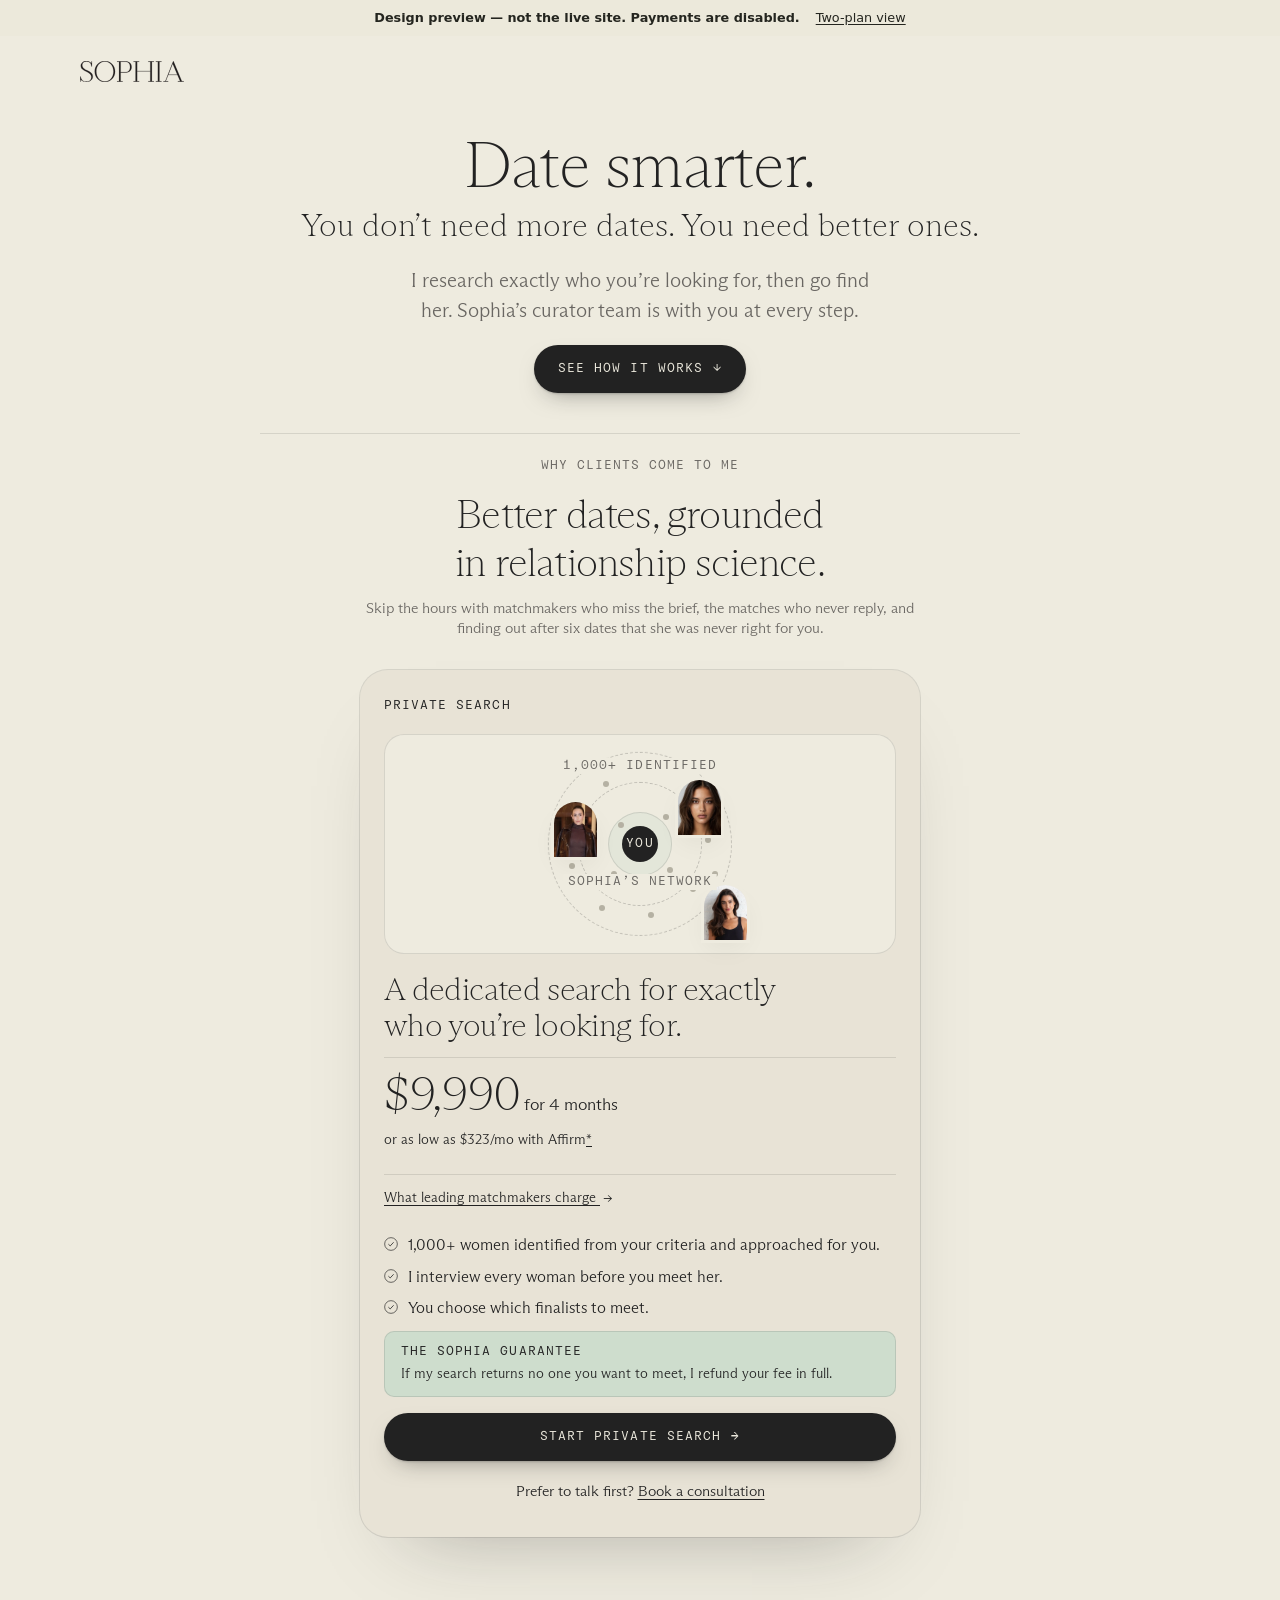
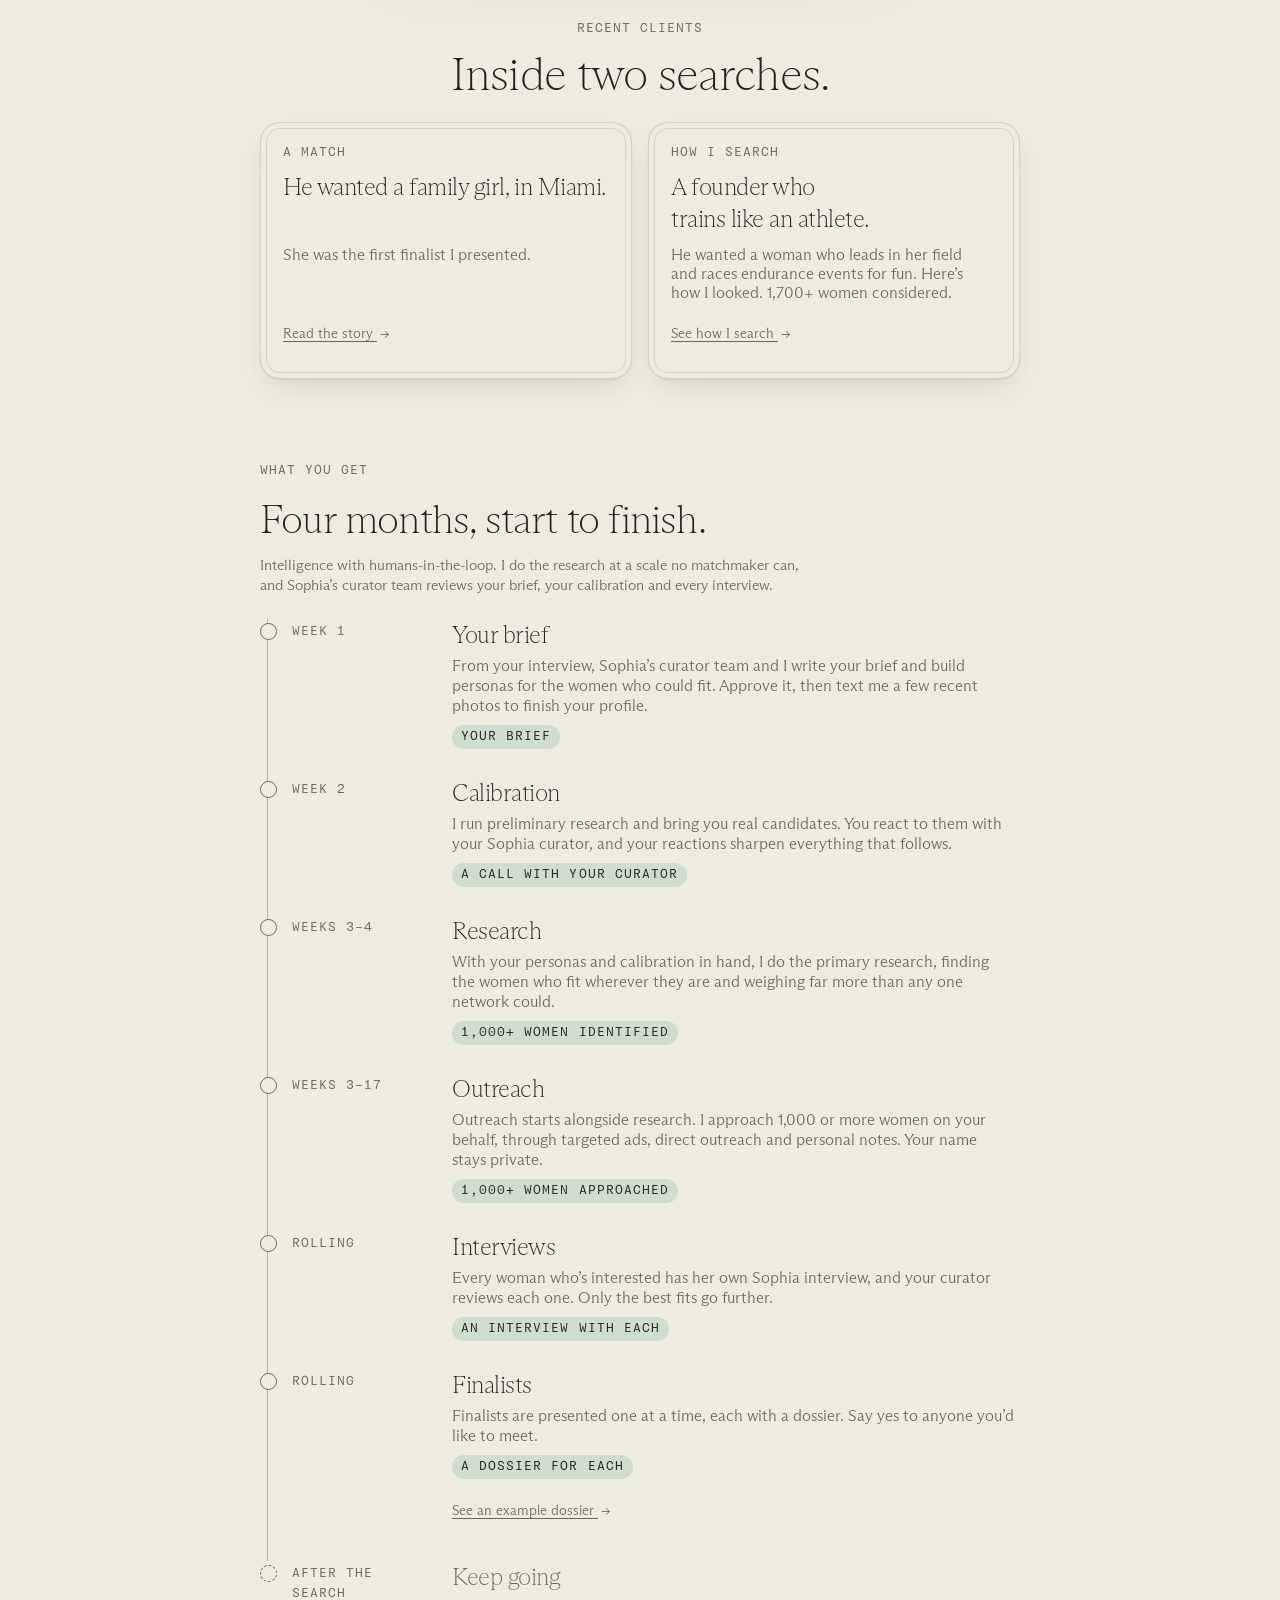
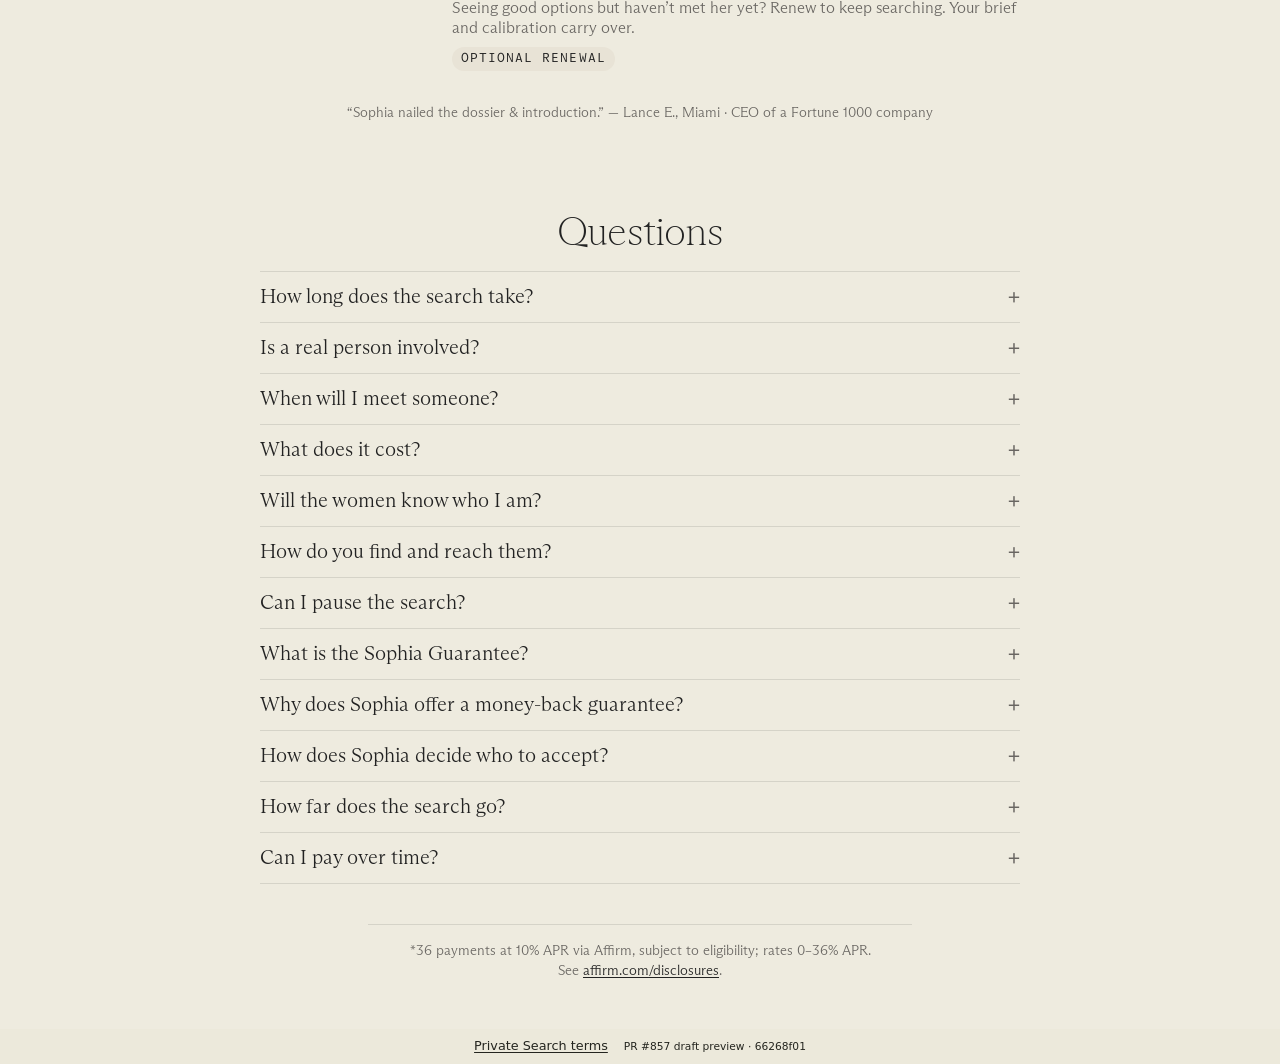
==== commit bb980d15: "Update design preview to 66268f01. Not the live site." ====
--- a/index.html
+++ b/index.html
@@ -9,5 +9,5 @@
 <link rel="stylesheet" href="./preview.css">
 <script type="module" src="./preview.js"></script>
 </head>
-<body><div id="root" data-prefix="./" data-route=""><link rel="preload" as="image" href="./assets/plans/sophia-wordmark.svg" fetchPriority="high"/><link rel="preload" as="image" href="./assets/plans/overhaul/josephine.webp" imageSizes="56px"/><link rel="preload" as="image" href="./assets/plans/overhaul/kristina.webp" imageSizes="56px"/><link rel="preload" as="image" href="./assets/plans/overhaul/alyssa.webp" imageSizes="56px"/><aside class="preview-banner"><strong>Design preview — not the live site. Payments are disabled.</strong><a href="./two/">Two-plan view</a></aside><main class="Yt i  " data-plans-overhaul="true" data-plans-version="search_only_v1"><header class="Le"><img alt="Sophia" width="104" height="21" src="./assets/plans/sophia-wordmark.svg" fetchPriority="high"/></header><section id="top" class="m"><h1>Date smarter.</h1><p class="Oe">You don’t need more dates. You need better ones.</p><p class="Pe">I research exactly who you’re looking for, then go find her. Sophia’s curator team is with you at every step.</p><a class="L Ca" href="#how">See how it works<!-- --> <span aria-hidden="true">↓</span></a></section><section id="why" class="Ct" aria-labelledby="why-title"><p class="w">Why clients come to me</p><h2 id="why-title">Better dates, grounded in relationship science.</h2><p class="Aa">Skip the hours with matchmakers who miss the brief, the matches who never reply, and finding out after six dates that she was never right for you.</p></section><section id="plans" class="Qe " aria-label="Plans"><div class="Da"><article id="private-search" class="R ja" aria-labelledby="search-heading"><div class="Ta"><p class="Je" id="search-title">Private Search</p></div><div class="At Ze"><div class="Ii s" aria-hidden="true"><span class="Ki Li"></span><span class="Ki mt"></span><span class="Ki K"></span><span class="ft" style="left:74%;top:24%;--i:0"></span><span class="ft" style="left:86%;top:48%;--i:1"></span><span class="ft" style="left:78%;top:74%;--i:2"></span><span class="ft" style="left:56%;top:88%;--i:3"></span><span class="ft" style="left:30%;top:84%;--i:4"></span><span class="ft" style="left:14%;top:62%;--i:5"></span><span class="ft" style="left:16%;top:34%;--i:6"></span><span class="ft" style="left:32%;top:18%;--i:7"></span><span class="ft" style="left:64%;top:36%;--i:8"></span><span class="ft" style="left:66%;top:64%;--i:9"></span><span class="ft" style="left:36%;top:66%;--i:10"></span><span class="ft" style="left:40%;top:40%;--i:11"></span><span class="ft" style="left:92%;top:30%;--i:12"></span><span class="ft" style="left:8%;top:46%;--i:13"></span><span class="ft" style="left:90%;top:66%;--i:14"></span><span class="ie bt Oi"><img loading="eager" alt="" sizes="56px" style="position:absolute;inset:0;width:100%;height:100%;color:transparent" src="./assets/plans/overhaul/josephine.webp"/></span><span class="ie bt Pi"><img loading="eager" alt="" sizes="56px" style="position:absolute;inset:0;width:100%;height:100%;color:transparent" src="./assets/plans/overhaul/kristina.webp"/></span><span class="ie bt Qi"><img loading="eager" alt="" sizes="56px" style="position:absolute;inset:0;width:100%;height:100%;color:transparent" src="./assets/plans/overhaul/alyssa.webp"/></span><span class="ee">You</span><span class="te Vi">Sophia’s network</span><span class="te Zi">1,000<!-- -->+ identified</span></div></div><h2 id="search-heading" class="_e">A dedicated search for exactly who you’re looking for.</h2><div class="q"><p><b>$9,990</b> <span>for <!-- -->4<!-- --> months</span></p><p class="Z">or as low as <!-- -->$323<!-- -->/mo with Affirm<a href="#financing-footnote" aria-label="Financing disclosure">*</a></p></div><button type="button" class="Q" aria-haspopup="dialog">What leading matchmakers charge<!-- --> <span aria-hidden="true">→</span></button><ul class="G"><li><svg class="yi " viewBox="0 0 16 16" aria-hidden="true"><circle cx="8" cy="8" r="7.25" fill="none" stroke="currentColor" stroke-width="0.75"></circle><path d="M5 8.2 7.1 10.2 11 6" fill="none" stroke="currentColor" stroke-width="0.9"></path></svg><span>1,000<!-- -->+ women identified from your criteria and approached for you.</span></li><li><svg class="yi " viewBox="0 0 16 16" aria-hidden="true"><circle cx="8" cy="8" r="7.25" fill="none" stroke="currentColor" stroke-width="0.75"></circle><path d="M5 8.2 7.1 10.2 11 6" fill="none" stroke="currentColor" stroke-width="0.9"></path></svg><span>I interview every woman before you meet her.</span></li><li><svg class="yi " viewBox="0 0 16 16" aria-hidden="true"><circle cx="8" cy="8" r="7.25" fill="none" stroke="currentColor" stroke-width="0.75"></circle><path d="M5 8.2 7.1 10.2 11 6" fill="none" stroke="currentColor" stroke-width="0.9"></path></svg><span>You choose which finalists to meet.</span></li></ul><div class="Ma"><p class="We">The Sophia Guarantee</p><p>If my search returns no one you want to meet, I refund your fee in full.</p></div><div class="Ga"><button id="private-search-buy" type="button" class="L">Start Private Search <span aria-hidden="true">→</span></button><button id="private-search-consultation" type="button" class="Bt">Prefer to talk first? <u>Book a consultation</u></button></div></article></div></section><section id="proof" class="z" aria-labelledby="proof-title"><p class="w">Recent clients</p><h2 id="proof-title">Inside two searches.</h2><div class="ii"><article class="k"><p class="w">A match</p><h3>He wanted a family girl, in Miami.</h3><p>She was the first finalist I presented.</p><button type="button" class="Q" aria-haspopup="dialog">Read the story<!-- --> <span aria-hidden="true">→</span></button></article><article class="k"><p class="w">How I search</p><h3>A founder who trains like an athlete.</h3><p>He wanted a woman who leads in her field and races endurance events for fun. Here’s how I looked. 1,700+ women considered.</p><button type="button" class="Q" aria-haspopup="dialog">See how I search<!-- --> <span aria-hidden="true">→</span></button></article></div></section><section id="how" class="ei" aria-labelledby="how-title"><p class="w">What you get</p><h2 id="how-title">Four months, start to finish.</h2><p class="Ha">Intelligence with humans-in-the-loop. I do the research at a scale no matchmaker can, and Sophia’s curator team reviews your brief, your calibration and every interview.</p><ol class="r" role="list"><li><span class="Ke">Week 1</span><div><h3>Your brief</h3><p>From your interview, Sophia’s curator team and I write your brief and build personas for the women who could fit. Approve it, then finish your profile with Upload Photos.</p><span class="St">Your brief</span></div></li><li><span class="Ke">Week 2</span><div><h3>Calibration</h3><p>I run preliminary research and bring you real candidates. You react to them with your Sophia curator, and your reactions sharpen everything that follows.</p><span class="St">A call with your curator</span></div></li><li><span class="Ke">Weeks 3–4</span><div><h3>Research</h3><p>With your personas and calibration in hand, I do the primary research, finding the women who fit wherever they are and weighing far more than any one network could.</p><span class="St">1,000+ women identified</span></div></li><li><span class="Ke">Weeks 3–17</span><div><h3>Outreach</h3><p>Outreach starts alongside research. I approach 1,000 or more women on your behalf, through targeted ads, direct outreach and personal notes. Your name stays private.</p><span class="St">1,000+ women approached</span></div></li><li><span class="Ke">Rolling</span><div><h3>Interviews</h3><p>Every woman who’s interested has her own Sophia interview, and your curator reviews each one. Only the best fits go further.</p><span class="St">An interview with each</span></div></li><li><span class="Ke">Rolling</span><div><h3>Finalists</h3><p>Finalists are presented one at a time, each with a dossier. Say yes to anyone you’d like to meet.</p><span class="St">A dossier for each</span><button type="button" class="Q Na" aria-haspopup="dialog">See an example dossier<!-- --> <span aria-hidden="true">→</span></button></div></li><li class="jt"><span class="Ke">After the search</span><div><h3>Keep going</h3><p>Seeing good options but haven’t met her yet? Renew to keep searching. Your brief and calibration carry over.</p><span class="St">Optional renewal</span></div></li></ol></section><p class="Xa">“Sophia nailed the dossier &amp; introduction.” — Lance E., Miami · CEO of a Fortune 1000 company</p><section class="Dt" aria-labelledby="faq-title"><h2 id="faq-title">Questions</h2><div><details class="f"><summary>How long does the search take?</summary><p>Four months from the day you’re charged. Outreach starts in your third week. Seeing good options when it ends? Renew to keep searching.</p></details><details class="f"><summary>Is a real person involved?</summary><p>Yes. Sophia’s curator team reviews your interview, shapes your brief with you and meets you to calibrate. I do the research and outreach, and your curator reviews every woman before she reaches you.</p></details><details class="f"><summary>When will I meet someone?</summary><p>As soon as a woman says yes and passes my interview. I won’t promise a date, but I will promise the work: 1,000 or more women approached on your behalf.</p></details><details class="f"><summary>What does it cost?</summary><p>$9,990 for four months, once. No subscription. Or pay over time with Affirm, as low as $323/mo.*</p></details><details class="f"><summary>Will the women know who I am?</summary><p>Not at first. I describe you without your name, and share your profile only with women I’ve interviewed.</p></details><details class="f"><summary>How do you find and reach them?</summary><p>I identify 1,000+ women who fit your brief, wherever they are, then reach them through targeted ads, direct outreach and personal notes. Your name stays private during outreach.</p></details><details class="f"><summary>Can I pause the search?</summary><p>Yes, once, for up to four weeks after outreach begins, say if you start seeing someone I’ve presented. Your clock stops, and the search resumes when the pause ends, or sooner if you ask, so the women I’ve found don’t go cold.</p></details><details class="f"><summary>What is the Sophia Guarantee?</summary><p>If my search returns no one you want to meet, I refund your fee in full. It’s decided when the search ends.</p></details><details class="f"><summary>Why does Sophia offer a money-back guarantee?</summary><p>I’m not aware of another matchmaker that offers one. I want my incentives to match yours, so I’m betting on my own work.</p></details><details class="f"><summary>How does Sophia decide who to accept?</summary><p>Sophia’s membership team accepts you when they believe I can succeed for you. With the guarantee, I’m betting on it. If your search looks harder than four months allows, I may ask for a consultation to revise the scope: more time and budget, or relaxing a few filters once you’ve seen the tradeoffs.</p></details><details class="f"><summary>How far does the search go?</summary><p>As far as it takes. For one client, a founder who trains like an athlete, I considered more than 1,700 women against his brief.</p></details><details class="f"><summary>Can I pay over time?</summary><p>Yes. As low as $323/mo with Affirm, subject to approval.* You’ll see your options at checkout.</p></details></div></section><p id="financing-footnote" class="N">*<!-- -->36 payments at 10% APR via Affirm, subject to eligibility; rates 0–36% APR. See<!-- --> <a href="https://www.affirm.com/disclosures" target="_blank" rel="noopener">affirm.com/disclosures</a>.</p></main><footer class="preview-footer"><a href="./terms/#private-search">Private Search terms</a><small>PR #857 draft preview · <!-- -->9c43b098</small></footer></div></body>
+<body><div id="root" data-prefix="./" data-route=""><link rel="preload" as="image" href="./assets/plans/sophia-wordmark.svg" fetchPriority="high"/><link rel="preload" as="image" href="./assets/plans/overhaul/josephine.webp" imageSizes="56px"/><link rel="preload" as="image" href="./assets/plans/overhaul/kristina.webp" imageSizes="56px"/><link rel="preload" as="image" href="./assets/plans/overhaul/alyssa.webp" imageSizes="56px"/><aside class="preview-banner"><strong>Design preview — not the live site. Payments are disabled.</strong><a href="./two/">Two-plan view</a></aside><main class="Yt i  " data-plans-overhaul="true" data-plans-version="search_only_v1"><header class="Le"><img alt="Sophia" width="104" height="21" src="./assets/plans/sophia-wordmark.svg" fetchPriority="high"/></header><section id="top" class="m"><h1>Date smarter.</h1><p class="Oe">You don’t need more dates. You need better ones.</p><p class="Pe">I research exactly who you’re looking for, then go find her. Sophia’s curator team is with you at every step.</p><a class="L Ca" href="#how">See how it works<!-- --> <span aria-hidden="true">↓</span></a></section><section id="why" class="Ct" aria-labelledby="why-title"><p class="w">Why clients come to me</p><h2 id="why-title">Better dates, grounded in relationship science.</h2><p class="Aa">Skip the hours with matchmakers who miss the brief, the matches who never reply, and finding out after six dates that she was never right for you.</p></section><section id="plans" class="Qe " aria-label="Plans"><div class="Da"><article id="private-search" class="R ja" aria-labelledby="search-heading"><div class="Ta"><p class="Je" id="search-title">Private Search</p></div><div class="At Ze"><div class="Ii s" aria-hidden="true"><span class="Ki Li"></span><span class="Ki mt"></span><span class="Ki K"></span><span class="ft" style="left:74%;top:24%;--i:0"></span><span class="ft" style="left:86%;top:48%;--i:1"></span><span class="ft" style="left:78%;top:74%;--i:2"></span><span class="ft" style="left:56%;top:88%;--i:3"></span><span class="ft" style="left:30%;top:84%;--i:4"></span><span class="ft" style="left:14%;top:62%;--i:5"></span><span class="ft" style="left:16%;top:34%;--i:6"></span><span class="ft" style="left:32%;top:18%;--i:7"></span><span class="ft" style="left:64%;top:36%;--i:8"></span><span class="ft" style="left:66%;top:64%;--i:9"></span><span class="ft" style="left:36%;top:66%;--i:10"></span><span class="ft" style="left:40%;top:40%;--i:11"></span><span class="ft" style="left:92%;top:30%;--i:12"></span><span class="ft" style="left:8%;top:46%;--i:13"></span><span class="ft" style="left:90%;top:66%;--i:14"></span><span class="ie bt Oi"><img loading="eager" alt="" sizes="56px" style="position:absolute;inset:0;width:100%;height:100%;color:transparent" src="./assets/plans/overhaul/josephine.webp"/></span><span class="ie bt Pi"><img loading="eager" alt="" sizes="56px" style="position:absolute;inset:0;width:100%;height:100%;color:transparent" src="./assets/plans/overhaul/kristina.webp"/></span><span class="ie bt Qi"><img loading="eager" alt="" sizes="56px" style="position:absolute;inset:0;width:100%;height:100%;color:transparent" src="./assets/plans/overhaul/alyssa.webp"/></span><span class="ee">You</span><span class="te Vi">Sophia’s network</span><span class="te Zi">1,000<!-- -->+ identified</span></div></div><h2 id="search-heading" class="_e">A dedicated search for exactly who you’re looking for.</h2><div class="q"><p><b>$9,990</b> <span>for <!-- -->4<!-- --> months</span></p><p class="Z">or as low as <!-- -->$323<!-- -->/mo with Affirm<a href="#financing-footnote" aria-label="Financing disclosure">*</a></p></div><button type="button" class="Q" aria-haspopup="dialog">What leading matchmakers charge<!-- --> <span aria-hidden="true">→</span></button><ul class="G"><li><svg class="yi " viewBox="0 0 16 16" aria-hidden="true"><circle cx="8" cy="8" r="7.25" fill="none" stroke="currentColor" stroke-width="0.75"></circle><path d="M5 8.2 7.1 10.2 11 6" fill="none" stroke="currentColor" stroke-width="0.9"></path></svg><span>1,000<!-- -->+ women identified from your criteria and approached for you.</span></li><li><svg class="yi " viewBox="0 0 16 16" aria-hidden="true"><circle cx="8" cy="8" r="7.25" fill="none" stroke="currentColor" stroke-width="0.75"></circle><path d="M5 8.2 7.1 10.2 11 6" fill="none" stroke="currentColor" stroke-width="0.9"></path></svg><span>I interview every woman before you meet her.</span></li><li><svg class="yi " viewBox="0 0 16 16" aria-hidden="true"><circle cx="8" cy="8" r="7.25" fill="none" stroke="currentColor" stroke-width="0.75"></circle><path d="M5 8.2 7.1 10.2 11 6" fill="none" stroke="currentColor" stroke-width="0.9"></path></svg><span>You choose which finalists to meet.</span></li></ul><div class="Ma"><p class="We">The Sophia Guarantee</p><p>If my search returns no one you want to meet, I refund your fee in full.</p></div><div class="Ga"><button id="private-search-buy" type="button" class="L">Start Private Search <span aria-hidden="true">→</span></button><button id="private-search-consultation" type="button" class="Bt">Prefer to talk first? <u>Book a consultation</u></button></div></article></div></section><section id="proof" class="z" aria-labelledby="proof-title"><p class="w">Recent clients</p><h2 id="proof-title">Inside two searches.</h2><div class="ii"><article class="k"><p class="w">A match</p><h3>He wanted a family girl, in Miami.</h3><p>She was the first finalist I presented.</p><button type="button" class="Q" aria-haspopup="dialog">Read the story<!-- --> <span aria-hidden="true">→</span></button></article><article class="k"><p class="w">How I search</p><h3>A founder who trains like an athlete.</h3><p>He wanted a woman who leads in her field and races endurance events for fun. Here’s how I looked. 1,700+ women considered.</p><button type="button" class="Q" aria-haspopup="dialog">See how I search<!-- --> <span aria-hidden="true">→</span></button></article></div></section><section id="how" class="ei" aria-labelledby="how-title"><p class="w">What you get</p><h2 id="how-title">Four months, start to finish.</h2><p class="Ha">Intelligence with humans-in-the-loop. I do the research at a scale no matchmaker can, and Sophia’s curator team reviews your brief, your calibration and every interview.</p><ol class="r" role="list"><li><span class="Ke">Week 1</span><div><h3>Your brief</h3><p>From your interview, Sophia’s curator team and I write your brief and build personas for the women who could fit. Approve it, then text me a few recent photos to finish your profile.</p><span class="St">Your brief</span></div></li><li><span class="Ke">Week 2</span><div><h3>Calibration</h3><p>I run preliminary research and bring you real candidates. You react to them with your Sophia curator, and your reactions sharpen everything that follows.</p><span class="St">A call with your curator</span></div></li><li><span class="Ke">Weeks 3–4</span><div><h3>Research</h3><p>With your personas and calibration in hand, I do the primary research, finding the women who fit wherever they are and weighing far more than any one network could.</p><span class="St">1,000+ women identified</span></div></li><li><span class="Ke">Weeks 3–17</span><div><h3>Outreach</h3><p>Outreach starts alongside research. I approach 1,000 or more women on your behalf, through targeted ads, direct outreach and personal notes. Your name stays private.</p><span class="St">1,000+ women approached</span></div></li><li><span class="Ke">Rolling</span><div><h3>Interviews</h3><p>Every woman who’s interested has her own Sophia interview, and your curator reviews each one. Only the best fits go further.</p><span class="St">An interview with each</span></div></li><li><span class="Ke">Rolling</span><div><h3>Finalists</h3><p>Finalists are presented one at a time, each with a dossier. Say yes to anyone you’d like to meet.</p><span class="St">A dossier for each</span><button type="button" class="Q Na" aria-haspopup="dialog">See an example dossier<!-- --> <span aria-hidden="true">→</span></button></div></li><li class="jt"><span class="Ke">After the search</span><div><h3>Keep going</h3><p>Seeing good options but haven’t met her yet? Renew to keep searching. Your brief and calibration carry over.</p><span class="St">Optional renewal</span></div></li></ol></section><p class="Xa">“Sophia nailed the dossier &amp; introduction.” — Lance E., Miami · CEO of a Fortune 1000 company</p><section class="Dt" aria-labelledby="faq-title"><h2 id="faq-title">Questions</h2><div><details class="f"><summary>How long does the search take?</summary><p>Four months from the day you’re charged. Outreach starts in your third week. Seeing good options when it ends? Renew to keep searching.</p></details><details class="f"><summary>Is a real person involved?</summary><p>Yes. Sophia’s curator team reviews your interview, shapes your brief with you and meets you to calibrate. I do the research and outreach, and your curator reviews every woman before she reaches you.</p></details><details class="f"><summary>When will I meet someone?</summary><p>As soon as a woman says yes and passes my interview. I won’t promise a date, but I will promise the work: 1,000 or more women approached on your behalf.</p></details><details class="f"><summary>What does it cost?</summary><p>$9,990 for four months, once. No subscription. Or pay over time with Affirm, as low as $323/mo.*</p></details><details class="f"><summary>Will the women know who I am?</summary><p>Not at first. I describe you without your name, and share your profile only with women I’ve interviewed.</p></details><details class="f"><summary>How do you find and reach them?</summary><p>I identify 1,000+ women who fit your brief, wherever they are, then reach them through targeted ads, direct outreach and personal notes. Your name stays private during outreach.</p></details><details class="f"><summary>Can I pause the search?</summary><p>Yes, once, for up to four weeks after outreach begins, say if you start seeing someone I’ve presented. Your clock stops, and the search resumes when the pause ends, or sooner if you ask, so the women I’ve found don’t go cold.</p></details><details class="f"><summary>What is the Sophia Guarantee?</summary><p>If my search returns no one you want to meet, I refund your fee in full. It’s decided when the search ends.</p></details><details class="f"><summary>Why does Sophia offer a money-back guarantee?</summary><p>I’m not aware of another matchmaker that offers one. I want my incentives to match yours, so I’m betting on my own work.</p></details><details class="f"><summary>How does Sophia decide who to accept?</summary><p>Sophia’s membership team accepts you when they believe I can succeed for you. With the guarantee, I’m betting on it. If your search looks harder than four months allows, I may ask for a consultation to revise the scope: more time and budget, or relaxing a few filters once you’ve seen the tradeoffs.</p></details><details class="f"><summary>How far does the search go?</summary><p>As far as it takes. For one client, a founder who trains like an athlete, I considered more than 1,700 women against his brief.</p></details><details class="f"><summary>Can I pay over time?</summary><p>Yes. As low as $323/mo with Affirm, subject to approval.* You’ll see your options at checkout.</p></details></div></section><p id="financing-footnote" class="N">*<!-- -->36 payments at 10% APR via Affirm, subject to eligibility; rates 0–36% APR. See<!-- --> <a href="https://www.affirm.com/disclosures" target="_blank" rel="noopener">affirm.com/disclosures</a>.</p></main><footer class="preview-footer"><a href="./terms/#private-search">Private Search terms</a><small>PR #857 draft preview · <!-- -->66268f01</small></footer></div></body>
 </html>
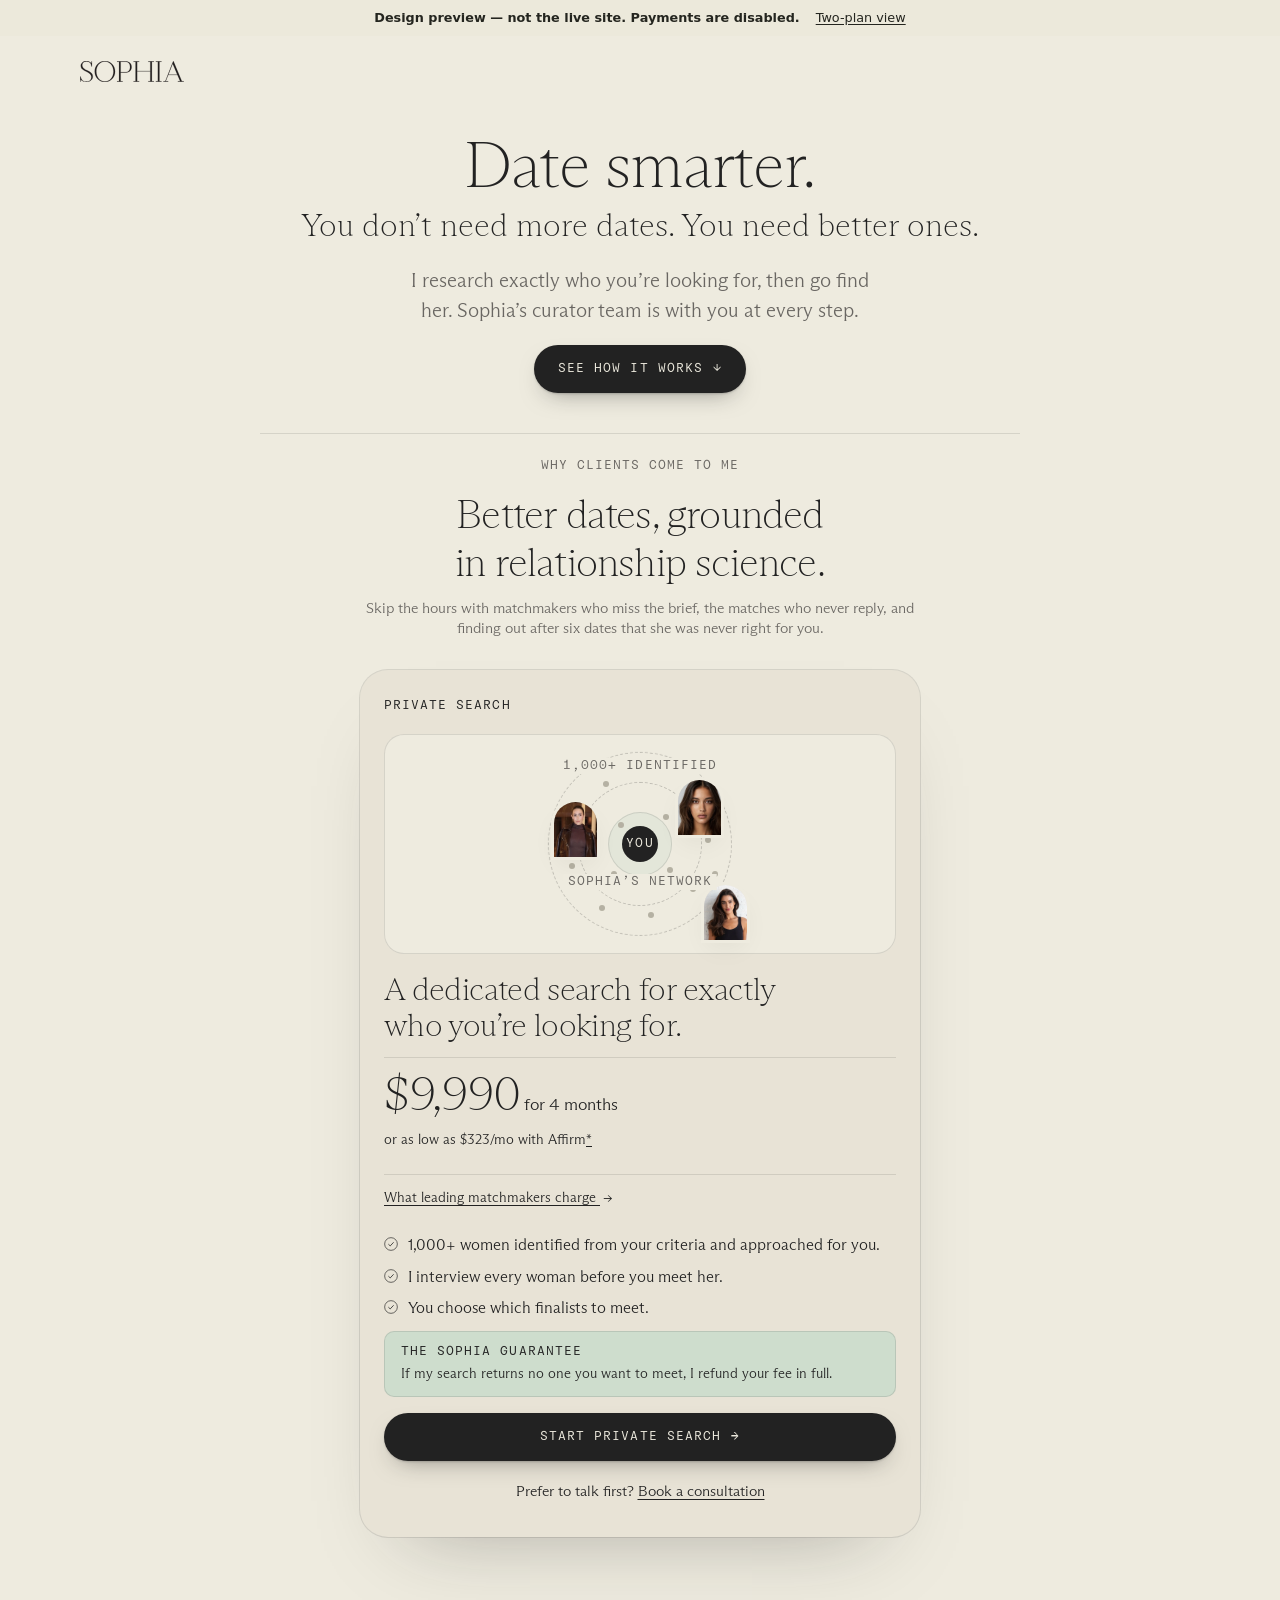
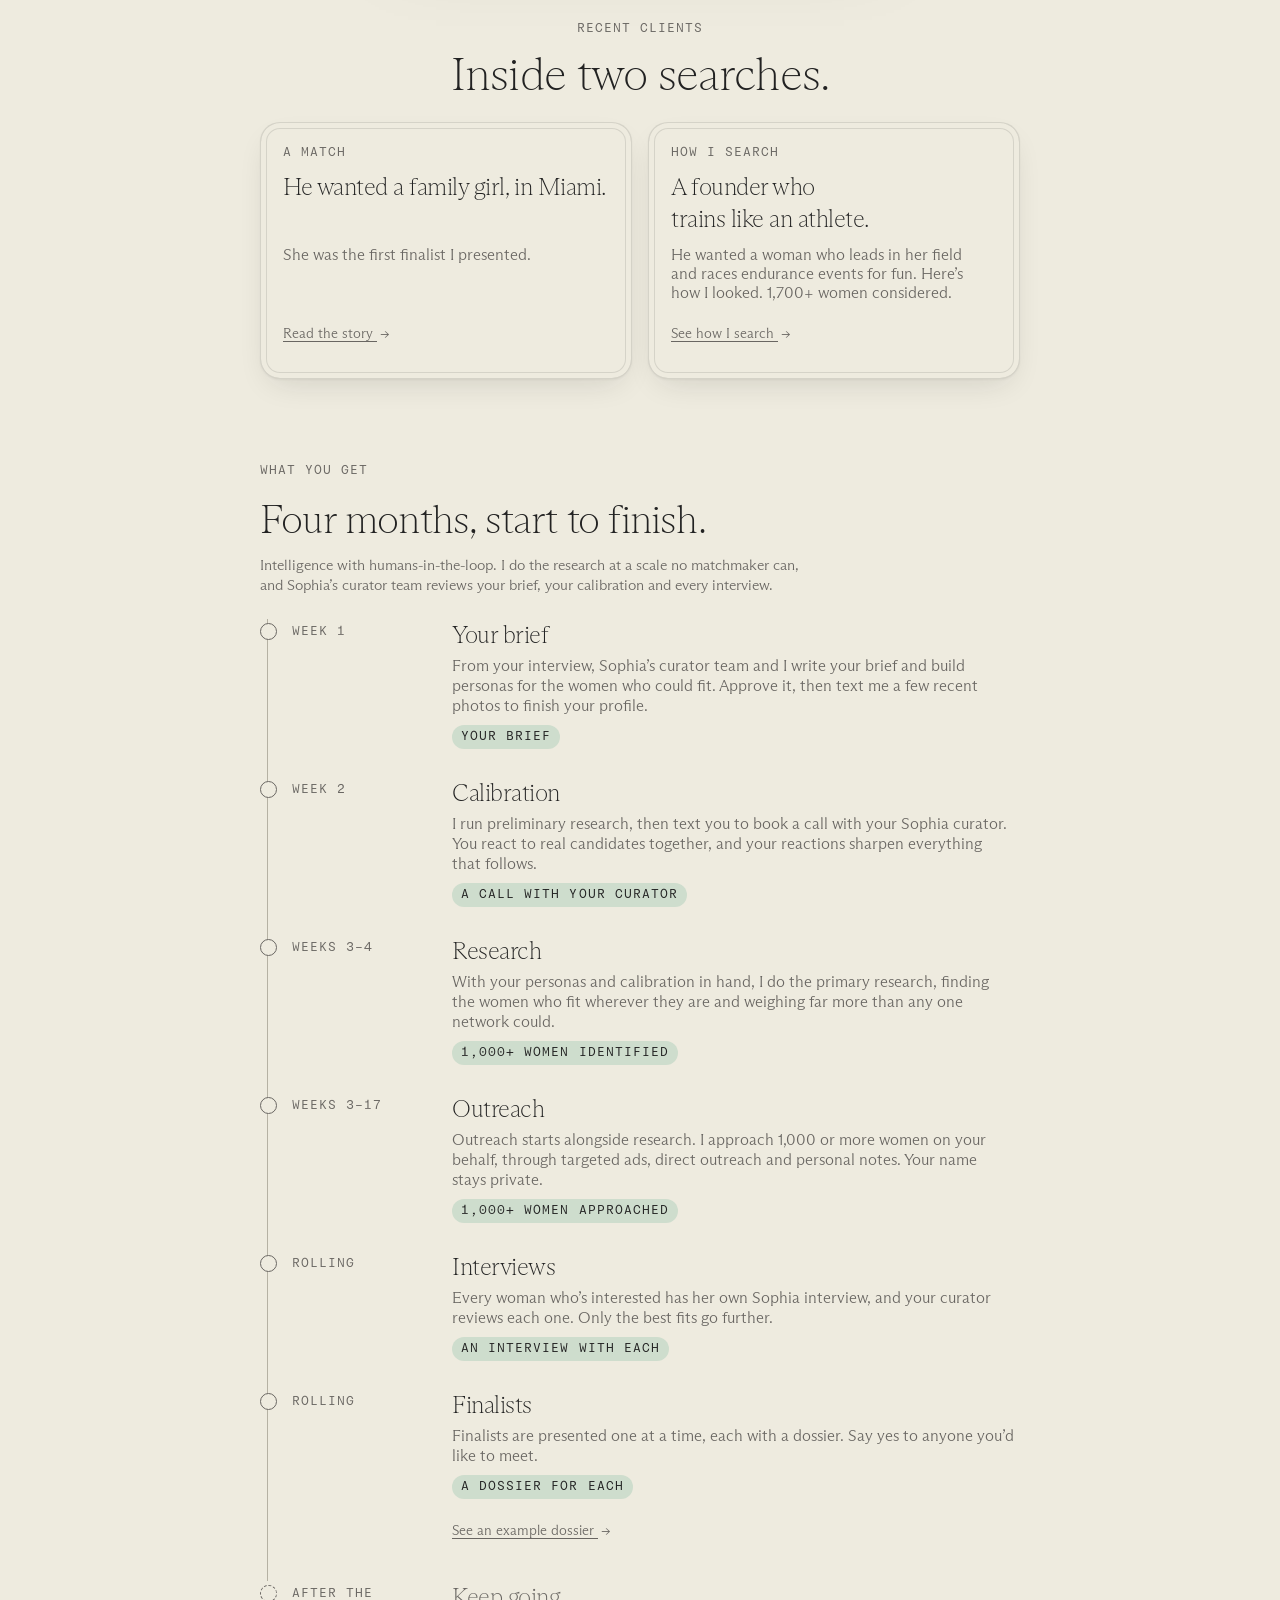
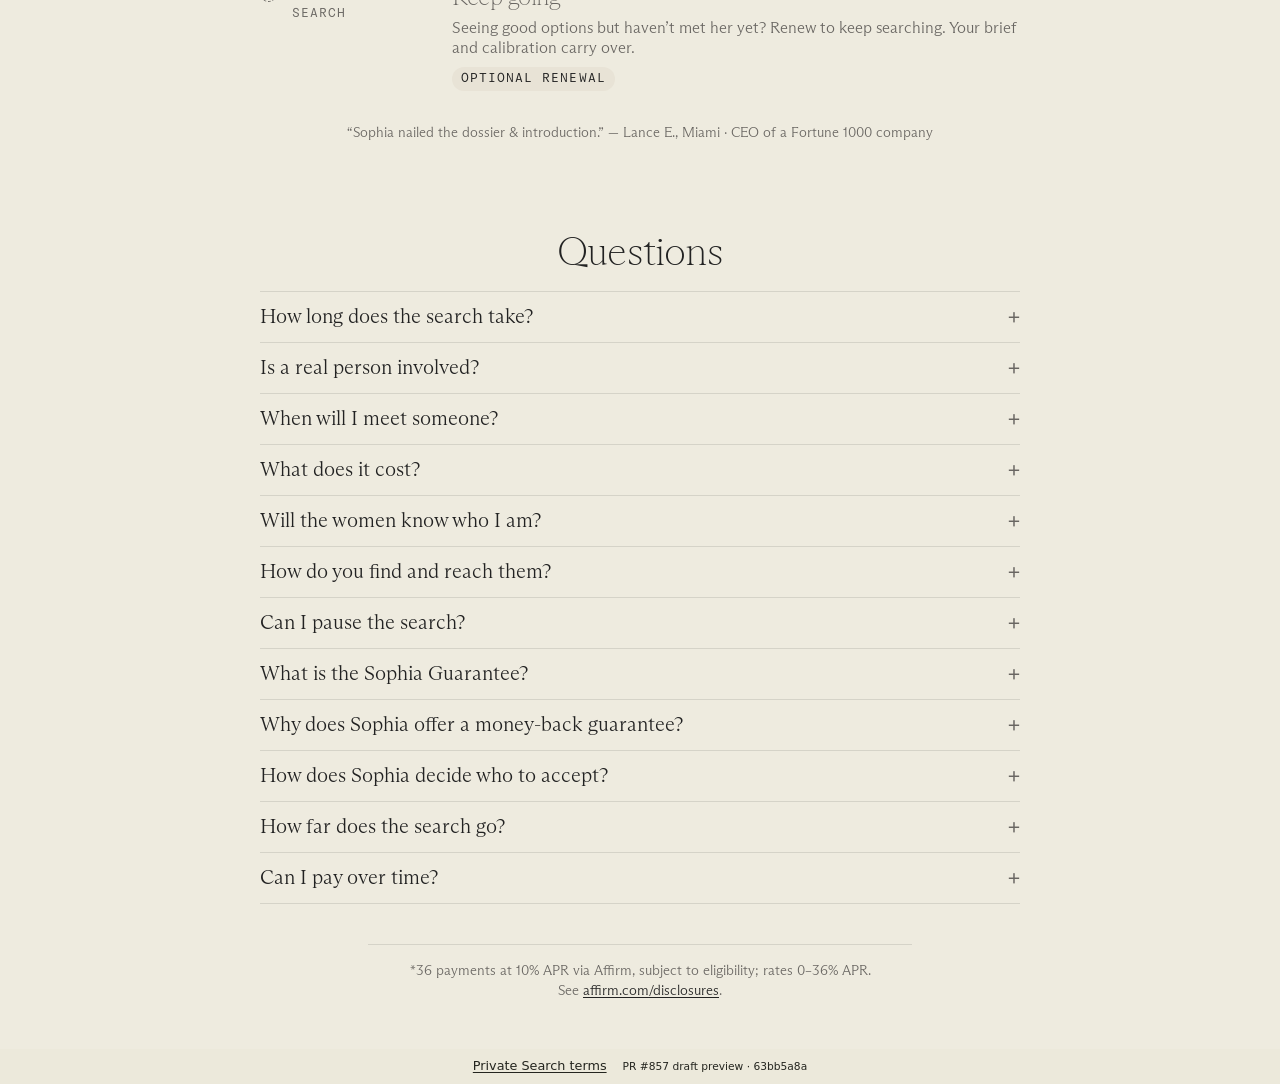
==== commit a74a3a2e: "Update design preview to 63bb5a8a. Not the live site." ====
--- a/index.html
+++ b/index.html
@@ -9,5 +9,5 @@
 <link rel="stylesheet" href="./preview.css">
 <script type="module" src="./preview.js"></script>
 </head>
-<body><div id="root" data-prefix="./" data-route=""><link rel="preload" as="image" href="./assets/plans/sophia-wordmark.svg" fetchPriority="high"/><link rel="preload" as="image" href="./assets/plans/overhaul/josephine.webp" imageSizes="56px"/><link rel="preload" as="image" href="./assets/plans/overhaul/kristina.webp" imageSizes="56px"/><link rel="preload" as="image" href="./assets/plans/overhaul/alyssa.webp" imageSizes="56px"/><aside class="preview-banner"><strong>Design preview — not the live site. Payments are disabled.</strong><a href="./two/">Two-plan view</a></aside><main class="Yt i  " data-plans-overhaul="true" data-plans-version="search_only_v1"><header class="Le"><img alt="Sophia" width="104" height="21" src="./assets/plans/sophia-wordmark.svg" fetchPriority="high"/></header><section id="top" class="m"><h1>Date smarter.</h1><p class="Oe">You don’t need more dates. You need better ones.</p><p class="Pe">I research exactly who you’re looking for, then go find her. Sophia’s curator team is with you at every step.</p><a class="L Ca" href="#how">See how it works<!-- --> <span aria-hidden="true">↓</span></a></section><section id="why" class="Ct" aria-labelledby="why-title"><p class="w">Why clients come to me</p><h2 id="why-title">Better dates, grounded in relationship science.</h2><p class="Aa">Skip the hours with matchmakers who miss the brief, the matches who never reply, and finding out after six dates that she was never right for you.</p></section><section id="plans" class="Qe " aria-label="Plans"><div class="Da"><article id="private-search" class="R ja" aria-labelledby="search-heading"><div class="Ta"><p class="Je" id="search-title">Private Search</p></div><div class="At Ze"><div class="Ii s" aria-hidden="true"><span class="Ki Li"></span><span class="Ki mt"></span><span class="Ki K"></span><span class="ft" style="left:74%;top:24%;--i:0"></span><span class="ft" style="left:86%;top:48%;--i:1"></span><span class="ft" style="left:78%;top:74%;--i:2"></span><span class="ft" style="left:56%;top:88%;--i:3"></span><span class="ft" style="left:30%;top:84%;--i:4"></span><span class="ft" style="left:14%;top:62%;--i:5"></span><span class="ft" style="left:16%;top:34%;--i:6"></span><span class="ft" style="left:32%;top:18%;--i:7"></span><span class="ft" style="left:64%;top:36%;--i:8"></span><span class="ft" style="left:66%;top:64%;--i:9"></span><span class="ft" style="left:36%;top:66%;--i:10"></span><span class="ft" style="left:40%;top:40%;--i:11"></span><span class="ft" style="left:92%;top:30%;--i:12"></span><span class="ft" style="left:8%;top:46%;--i:13"></span><span class="ft" style="left:90%;top:66%;--i:14"></span><span class="ie bt Oi"><img loading="eager" alt="" sizes="56px" style="position:absolute;inset:0;width:100%;height:100%;color:transparent" src="./assets/plans/overhaul/josephine.webp"/></span><span class="ie bt Pi"><img loading="eager" alt="" sizes="56px" style="position:absolute;inset:0;width:100%;height:100%;color:transparent" src="./assets/plans/overhaul/kristina.webp"/></span><span class="ie bt Qi"><img loading="eager" alt="" sizes="56px" style="position:absolute;inset:0;width:100%;height:100%;color:transparent" src="./assets/plans/overhaul/alyssa.webp"/></span><span class="ee">You</span><span class="te Vi">Sophia’s network</span><span class="te Zi">1,000<!-- -->+ identified</span></div></div><h2 id="search-heading" class="_e">A dedicated search for exactly who you’re looking for.</h2><div class="q"><p><b>$9,990</b> <span>for <!-- -->4<!-- --> months</span></p><p class="Z">or as low as <!-- -->$323<!-- -->/mo with Affirm<a href="#financing-footnote" aria-label="Financing disclosure">*</a></p></div><button type="button" class="Q" aria-haspopup="dialog">What leading matchmakers charge<!-- --> <span aria-hidden="true">→</span></button><ul class="G"><li><svg class="yi " viewBox="0 0 16 16" aria-hidden="true"><circle cx="8" cy="8" r="7.25" fill="none" stroke="currentColor" stroke-width="0.75"></circle><path d="M5 8.2 7.1 10.2 11 6" fill="none" stroke="currentColor" stroke-width="0.9"></path></svg><span>1,000<!-- -->+ women identified from your criteria and approached for you.</span></li><li><svg class="yi " viewBox="0 0 16 16" aria-hidden="true"><circle cx="8" cy="8" r="7.25" fill="none" stroke="currentColor" stroke-width="0.75"></circle><path d="M5 8.2 7.1 10.2 11 6" fill="none" stroke="currentColor" stroke-width="0.9"></path></svg><span>I interview every woman before you meet her.</span></li><li><svg class="yi " viewBox="0 0 16 16" aria-hidden="true"><circle cx="8" cy="8" r="7.25" fill="none" stroke="currentColor" stroke-width="0.75"></circle><path d="M5 8.2 7.1 10.2 11 6" fill="none" stroke="currentColor" stroke-width="0.9"></path></svg><span>You choose which finalists to meet.</span></li></ul><div class="Ma"><p class="We">The Sophia Guarantee</p><p>If my search returns no one you want to meet, I refund your fee in full.</p></div><div class="Ga"><button id="private-search-buy" type="button" class="L">Start Private Search <span aria-hidden="true">→</span></button><button id="private-search-consultation" type="button" class="Bt">Prefer to talk first? <u>Book a consultation</u></button></div></article></div></section><section id="proof" class="z" aria-labelledby="proof-title"><p class="w">Recent clients</p><h2 id="proof-title">Inside two searches.</h2><div class="ii"><article class="k"><p class="w">A match</p><h3>He wanted a family girl, in Miami.</h3><p>She was the first finalist I presented.</p><button type="button" class="Q" aria-haspopup="dialog">Read the story<!-- --> <span aria-hidden="true">→</span></button></article><article class="k"><p class="w">How I search</p><h3>A founder who trains like an athlete.</h3><p>He wanted a woman who leads in her field and races endurance events for fun. Here’s how I looked. 1,700+ women considered.</p><button type="button" class="Q" aria-haspopup="dialog">See how I search<!-- --> <span aria-hidden="true">→</span></button></article></div></section><section id="how" class="ei" aria-labelledby="how-title"><p class="w">What you get</p><h2 id="how-title">Four months, start to finish.</h2><p class="Ha">Intelligence with humans-in-the-loop. I do the research at a scale no matchmaker can, and Sophia’s curator team reviews your brief, your calibration and every interview.</p><ol class="r" role="list"><li><span class="Ke">Week 1</span><div><h3>Your brief</h3><p>From your interview, Sophia’s curator team and I write your brief and build personas for the women who could fit. Approve it, then text me a few recent photos to finish your profile.</p><span class="St">Your brief</span></div></li><li><span class="Ke">Week 2</span><div><h3>Calibration</h3><p>I run preliminary research and bring you real candidates. You react to them with your Sophia curator, and your reactions sharpen everything that follows.</p><span class="St">A call with your curator</span></div></li><li><span class="Ke">Weeks 3–4</span><div><h3>Research</h3><p>With your personas and calibration in hand, I do the primary research, finding the women who fit wherever they are and weighing far more than any one network could.</p><span class="St">1,000+ women identified</span></div></li><li><span class="Ke">Weeks 3–17</span><div><h3>Outreach</h3><p>Outreach starts alongside research. I approach 1,000 or more women on your behalf, through targeted ads, direct outreach and personal notes. Your name stays private.</p><span class="St">1,000+ women approached</span></div></li><li><span class="Ke">Rolling</span><div><h3>Interviews</h3><p>Every woman who’s interested has her own Sophia interview, and your curator reviews each one. Only the best fits go further.</p><span class="St">An interview with each</span></div></li><li><span class="Ke">Rolling</span><div><h3>Finalists</h3><p>Finalists are presented one at a time, each with a dossier. Say yes to anyone you’d like to meet.</p><span class="St">A dossier for each</span><button type="button" class="Q Na" aria-haspopup="dialog">See an example dossier<!-- --> <span aria-hidden="true">→</span></button></div></li><li class="jt"><span class="Ke">After the search</span><div><h3>Keep going</h3><p>Seeing good options but haven’t met her yet? Renew to keep searching. Your brief and calibration carry over.</p><span class="St">Optional renewal</span></div></li></ol></section><p class="Xa">“Sophia nailed the dossier &amp; introduction.” — Lance E., Miami · CEO of a Fortune 1000 company</p><section class="Dt" aria-labelledby="faq-title"><h2 id="faq-title">Questions</h2><div><details class="f"><summary>How long does the search take?</summary><p>Four months from the day you’re charged. Outreach starts in your third week. Seeing good options when it ends? Renew to keep searching.</p></details><details class="f"><summary>Is a real person involved?</summary><p>Yes. Sophia’s curator team reviews your interview, shapes your brief with you and meets you to calibrate. I do the research and outreach, and your curator reviews every woman before she reaches you.</p></details><details class="f"><summary>When will I meet someone?</summary><p>As soon as a woman says yes and passes my interview. I won’t promise a date, but I will promise the work: 1,000 or more women approached on your behalf.</p></details><details class="f"><summary>What does it cost?</summary><p>$9,990 for four months, once. No subscription. Or pay over time with Affirm, as low as $323/mo.*</p></details><details class="f"><summary>Will the women know who I am?</summary><p>Not at first. I describe you without your name, and share your profile only with women I’ve interviewed.</p></details><details class="f"><summary>How do you find and reach them?</summary><p>I identify 1,000+ women who fit your brief, wherever they are, then reach them through targeted ads, direct outreach and personal notes. Your name stays private during outreach.</p></details><details class="f"><summary>Can I pause the search?</summary><p>Yes, once, for up to four weeks after outreach begins, say if you start seeing someone I’ve presented. Your clock stops, and the search resumes when the pause ends, or sooner if you ask, so the women I’ve found don’t go cold.</p></details><details class="f"><summary>What is the Sophia Guarantee?</summary><p>If my search returns no one you want to meet, I refund your fee in full. It’s decided when the search ends.</p></details><details class="f"><summary>Why does Sophia offer a money-back guarantee?</summary><p>I’m not aware of another matchmaker that offers one. I want my incentives to match yours, so I’m betting on my own work.</p></details><details class="f"><summary>How does Sophia decide who to accept?</summary><p>Sophia’s membership team accepts you when they believe I can succeed for you. With the guarantee, I’m betting on it. If your search looks harder than four months allows, I may ask for a consultation to revise the scope: more time and budget, or relaxing a few filters once you’ve seen the tradeoffs.</p></details><details class="f"><summary>How far does the search go?</summary><p>As far as it takes. For one client, a founder who trains like an athlete, I considered more than 1,700 women against his brief.</p></details><details class="f"><summary>Can I pay over time?</summary><p>Yes. As low as $323/mo with Affirm, subject to approval.* You’ll see your options at checkout.</p></details></div></section><p id="financing-footnote" class="N">*<!-- -->36 payments at 10% APR via Affirm, subject to eligibility; rates 0–36% APR. See<!-- --> <a href="https://www.affirm.com/disclosures" target="_blank" rel="noopener">affirm.com/disclosures</a>.</p></main><footer class="preview-footer"><a href="./terms/#private-search">Private Search terms</a><small>PR #857 draft preview · <!-- -->66268f01</small></footer></div></body>
+<body><div id="root" data-prefix="./" data-route=""><link rel="preload" as="image" href="./assets/plans/sophia-wordmark.svg" fetchPriority="high"/><link rel="preload" as="image" href="./assets/plans/overhaul/josephine.webp" imageSizes="56px"/><link rel="preload" as="image" href="./assets/plans/overhaul/kristina.webp" imageSizes="56px"/><link rel="preload" as="image" href="./assets/plans/overhaul/alyssa.webp" imageSizes="56px"/><aside class="preview-banner"><strong>Design preview — not the live site. Payments are disabled.</strong><a href="./two/">Two-plan view</a></aside><main class="Yt i  " data-plans-overhaul="true" data-plans-version="search_only_v1"><header class="Le"><img alt="Sophia" width="104" height="21" src="./assets/plans/sophia-wordmark.svg" fetchPriority="high"/></header><section id="top" class="m"><h1>Date smarter.</h1><p class="Oe">You don’t need more dates. You need better ones.</p><p class="Pe">I research exactly who you’re looking for, then go find her. Sophia’s curator team is with you at every step.</p><a class="L Ca" href="#how">See how it works<!-- --> <span aria-hidden="true">↓</span></a></section><section id="why" class="Ct" aria-labelledby="why-title"><p class="w">Why clients come to me</p><h2 id="why-title">Better dates, grounded in relationship science.</h2><p class="Aa">Skip the hours with matchmakers who miss the brief, the matches who never reply, and finding out after six dates that she was never right for you.</p></section><section id="plans" class="Qe " aria-label="Plans"><div class="Da"><article id="private-search" class="R ja" aria-labelledby="search-heading"><div class="Ta"><p class="Je" id="search-title">Private Search</p></div><div class="At Ze"><div class="Ii s" aria-hidden="true"><span class="Ki Li"></span><span class="Ki mt"></span><span class="Ki K"></span><span class="ft" style="left:74%;top:24%;--i:0"></span><span class="ft" style="left:86%;top:48%;--i:1"></span><span class="ft" style="left:78%;top:74%;--i:2"></span><span class="ft" style="left:56%;top:88%;--i:3"></span><span class="ft" style="left:30%;top:84%;--i:4"></span><span class="ft" style="left:14%;top:62%;--i:5"></span><span class="ft" style="left:16%;top:34%;--i:6"></span><span class="ft" style="left:32%;top:18%;--i:7"></span><span class="ft" style="left:64%;top:36%;--i:8"></span><span class="ft" style="left:66%;top:64%;--i:9"></span><span class="ft" style="left:36%;top:66%;--i:10"></span><span class="ft" style="left:40%;top:40%;--i:11"></span><span class="ft" style="left:92%;top:30%;--i:12"></span><span class="ft" style="left:8%;top:46%;--i:13"></span><span class="ft" style="left:90%;top:66%;--i:14"></span><span class="ie bt Oi"><img loading="eager" alt="" sizes="56px" style="position:absolute;inset:0;width:100%;height:100%;color:transparent" src="./assets/plans/overhaul/josephine.webp"/></span><span class="ie bt Pi"><img loading="eager" alt="" sizes="56px" style="position:absolute;inset:0;width:100%;height:100%;color:transparent" src="./assets/plans/overhaul/kristina.webp"/></span><span class="ie bt Qi"><img loading="eager" alt="" sizes="56px" style="position:absolute;inset:0;width:100%;height:100%;color:transparent" src="./assets/plans/overhaul/alyssa.webp"/></span><span class="ee">You</span><span class="te Vi">Sophia’s network</span><span class="te Zi">1,000<!-- -->+ identified</span></div></div><h2 id="search-heading" class="_e">A dedicated search for exactly who you’re looking for.</h2><div class="q"><p><b>$9,990</b> <span>for <!-- -->4<!-- --> months</span></p><p class="Z">or as low as <!-- -->$323<!-- -->/mo with Affirm<a href="#financing-footnote" aria-label="Financing disclosure">*</a></p></div><button type="button" class="Q" aria-haspopup="dialog">What leading matchmakers charge<!-- --> <span aria-hidden="true">→</span></button><ul class="G"><li><svg class="yi " viewBox="0 0 16 16" aria-hidden="true"><circle cx="8" cy="8" r="7.25" fill="none" stroke="currentColor" stroke-width="0.75"></circle><path d="M5 8.2 7.1 10.2 11 6" fill="none" stroke="currentColor" stroke-width="0.9"></path></svg><span>1,000<!-- -->+ women identified from your criteria and approached for you.</span></li><li><svg class="yi " viewBox="0 0 16 16" aria-hidden="true"><circle cx="8" cy="8" r="7.25" fill="none" stroke="currentColor" stroke-width="0.75"></circle><path d="M5 8.2 7.1 10.2 11 6" fill="none" stroke="currentColor" stroke-width="0.9"></path></svg><span>I interview every woman before you meet her.</span></li><li><svg class="yi " viewBox="0 0 16 16" aria-hidden="true"><circle cx="8" cy="8" r="7.25" fill="none" stroke="currentColor" stroke-width="0.75"></circle><path d="M5 8.2 7.1 10.2 11 6" fill="none" stroke="currentColor" stroke-width="0.9"></path></svg><span>You choose which finalists to meet.</span></li></ul><div class="Ma"><p class="We">The Sophia Guarantee</p><p>If my search returns no one you want to meet, I refund your fee in full.</p></div><div class="Ga"><button id="private-search-buy" type="button" class="L">Start Private Search <span aria-hidden="true">→</span></button><button id="private-search-consultation" type="button" class="Bt">Prefer to talk first? <u>Book a consultation</u></button></div></article></div></section><section id="proof" class="z" aria-labelledby="proof-title"><p class="w">Recent clients</p><h2 id="proof-title">Inside two searches.</h2><div class="ii"><article class="k"><p class="w">A match</p><h3>He wanted a family girl, in Miami.</h3><p>She was the first finalist I presented.</p><button type="button" class="Q" aria-haspopup="dialog">Read the story<!-- --> <span aria-hidden="true">→</span></button></article><article class="k"><p class="w">How I search</p><h3>A founder who trains like an athlete.</h3><p>He wanted a woman who leads in her field and races endurance events for fun. Here’s how I looked. 1,700+ women considered.</p><button type="button" class="Q" aria-haspopup="dialog">See how I search<!-- --> <span aria-hidden="true">→</span></button></article></div></section><section id="how" class="ei" aria-labelledby="how-title"><p class="w">What you get</p><h2 id="how-title">Four months, start to finish.</h2><p class="Ha">Intelligence with humans-in-the-loop. I do the research at a scale no matchmaker can, and Sophia’s curator team reviews your brief, your calibration and every interview.</p><ol class="r" role="list"><li><span class="Ke">Week 1</span><div><h3>Your brief</h3><p>From your interview, Sophia’s curator team and I write your brief and build personas for the women who could fit. Approve it, then text me a few recent photos to finish your profile.</p><span class="St">Your brief</span></div></li><li><span class="Ke">Week 2</span><div><h3>Calibration</h3><p>I run preliminary research, then text you to book a call with your Sophia curator. You react to real candidates together, and your reactions sharpen everything that follows.</p><span class="St">A call with your curator</span></div></li><li><span class="Ke">Weeks 3–4</span><div><h3>Research</h3><p>With your personas and calibration in hand, I do the primary research, finding the women who fit wherever they are and weighing far more than any one network could.</p><span class="St">1,000+ women identified</span></div></li><li><span class="Ke">Weeks 3–17</span><div><h3>Outreach</h3><p>Outreach starts alongside research. I approach 1,000 or more women on your behalf, through targeted ads, direct outreach and personal notes. Your name stays private.</p><span class="St">1,000+ women approached</span></div></li><li><span class="Ke">Rolling</span><div><h3>Interviews</h3><p>Every woman who’s interested has her own Sophia interview, and your curator reviews each one. Only the best fits go further.</p><span class="St">An interview with each</span></div></li><li><span class="Ke">Rolling</span><div><h3>Finalists</h3><p>Finalists are presented one at a time, each with a dossier. Say yes to anyone you’d like to meet.</p><span class="St">A dossier for each</span><button type="button" class="Q Na" aria-haspopup="dialog">See an example dossier<!-- --> <span aria-hidden="true">→</span></button></div></li><li class="jt"><span class="Ke">After the search</span><div><h3>Keep going</h3><p>Seeing good options but haven’t met her yet? Renew to keep searching. Your brief and calibration carry over.</p><span class="St">Optional renewal</span></div></li></ol></section><p class="Xa">“Sophia nailed the dossier &amp; introduction.” — Lance E., Miami · CEO of a Fortune 1000 company</p><section class="Dt" aria-labelledby="faq-title"><h2 id="faq-title">Questions</h2><div><details class="f"><summary>How long does the search take?</summary><p>Four months from the day you’re charged. Outreach starts in your third week. Seeing good options when it ends? Renew to keep searching.</p></details><details class="f"><summary>Is a real person involved?</summary><p>Yes. Sophia’s curator team reviews your interview, shapes your brief with you and meets you to calibrate. I do the research and outreach, and your curator reviews every woman before she reaches you.</p></details><details class="f"><summary>When will I meet someone?</summary><p>As soon as a woman says yes and passes my interview. I won’t promise a date, but I will promise the work: 1,000 or more women approached on your behalf.</p></details><details class="f"><summary>What does it cost?</summary><p>$9,990 for four months, once. No subscription. Or pay over time with Affirm, as low as $323/mo.*</p></details><details class="f"><summary>Will the women know who I am?</summary><p>Not at first. I describe you without your name, and share your profile only with women I’ve interviewed.</p></details><details class="f"><summary>How do you find and reach them?</summary><p>I identify 1,000+ women who fit your brief, wherever they are, then reach them through targeted ads, direct outreach and personal notes. Your name stays private during outreach.</p></details><details class="f"><summary>Can I pause the search?</summary><p>Yes, once, for up to four weeks after outreach begins, say if you start seeing someone I’ve presented. Your clock stops, and the search resumes when the pause ends, or sooner if you ask, so the women I’ve found don’t go cold.</p></details><details class="f"><summary>What is the Sophia Guarantee?</summary><p>If my search returns no one you want to meet, I refund your fee in full. It’s decided when the search ends.</p></details><details class="f"><summary>Why does Sophia offer a money-back guarantee?</summary><p>I’m not aware of another matchmaker that offers one. I want my incentives to match yours, so I’m betting on my own work.</p></details><details class="f"><summary>How does Sophia decide who to accept?</summary><p>Sophia’s membership team accepts you when they believe I can succeed for you. With the guarantee, I’m betting on it. If your search looks harder than four months allows, I may ask for a consultation to revise the scope: more time and budget, or relaxing a few filters once you’ve seen the tradeoffs.</p></details><details class="f"><summary>How far does the search go?</summary><p>As far as it takes. For one client, a founder who trains like an athlete, I considered more than 1,700 women against his brief.</p></details><details class="f"><summary>Can I pay over time?</summary><p>Yes. As low as $323/mo with Affirm, subject to approval.* You’ll see your options at checkout.</p></details></div></section><p id="financing-footnote" class="N">*<!-- -->36 payments at 10% APR via Affirm, subject to eligibility; rates 0–36% APR. See<!-- --> <a href="https://www.affirm.com/disclosures" target="_blank" rel="noopener">affirm.com/disclosures</a>.</p></main><footer class="preview-footer"><a href="./terms/#private-search">Private Search terms</a><small>PR #857 draft preview · <!-- -->63bb5a8a</small></footer></div></body>
 </html>
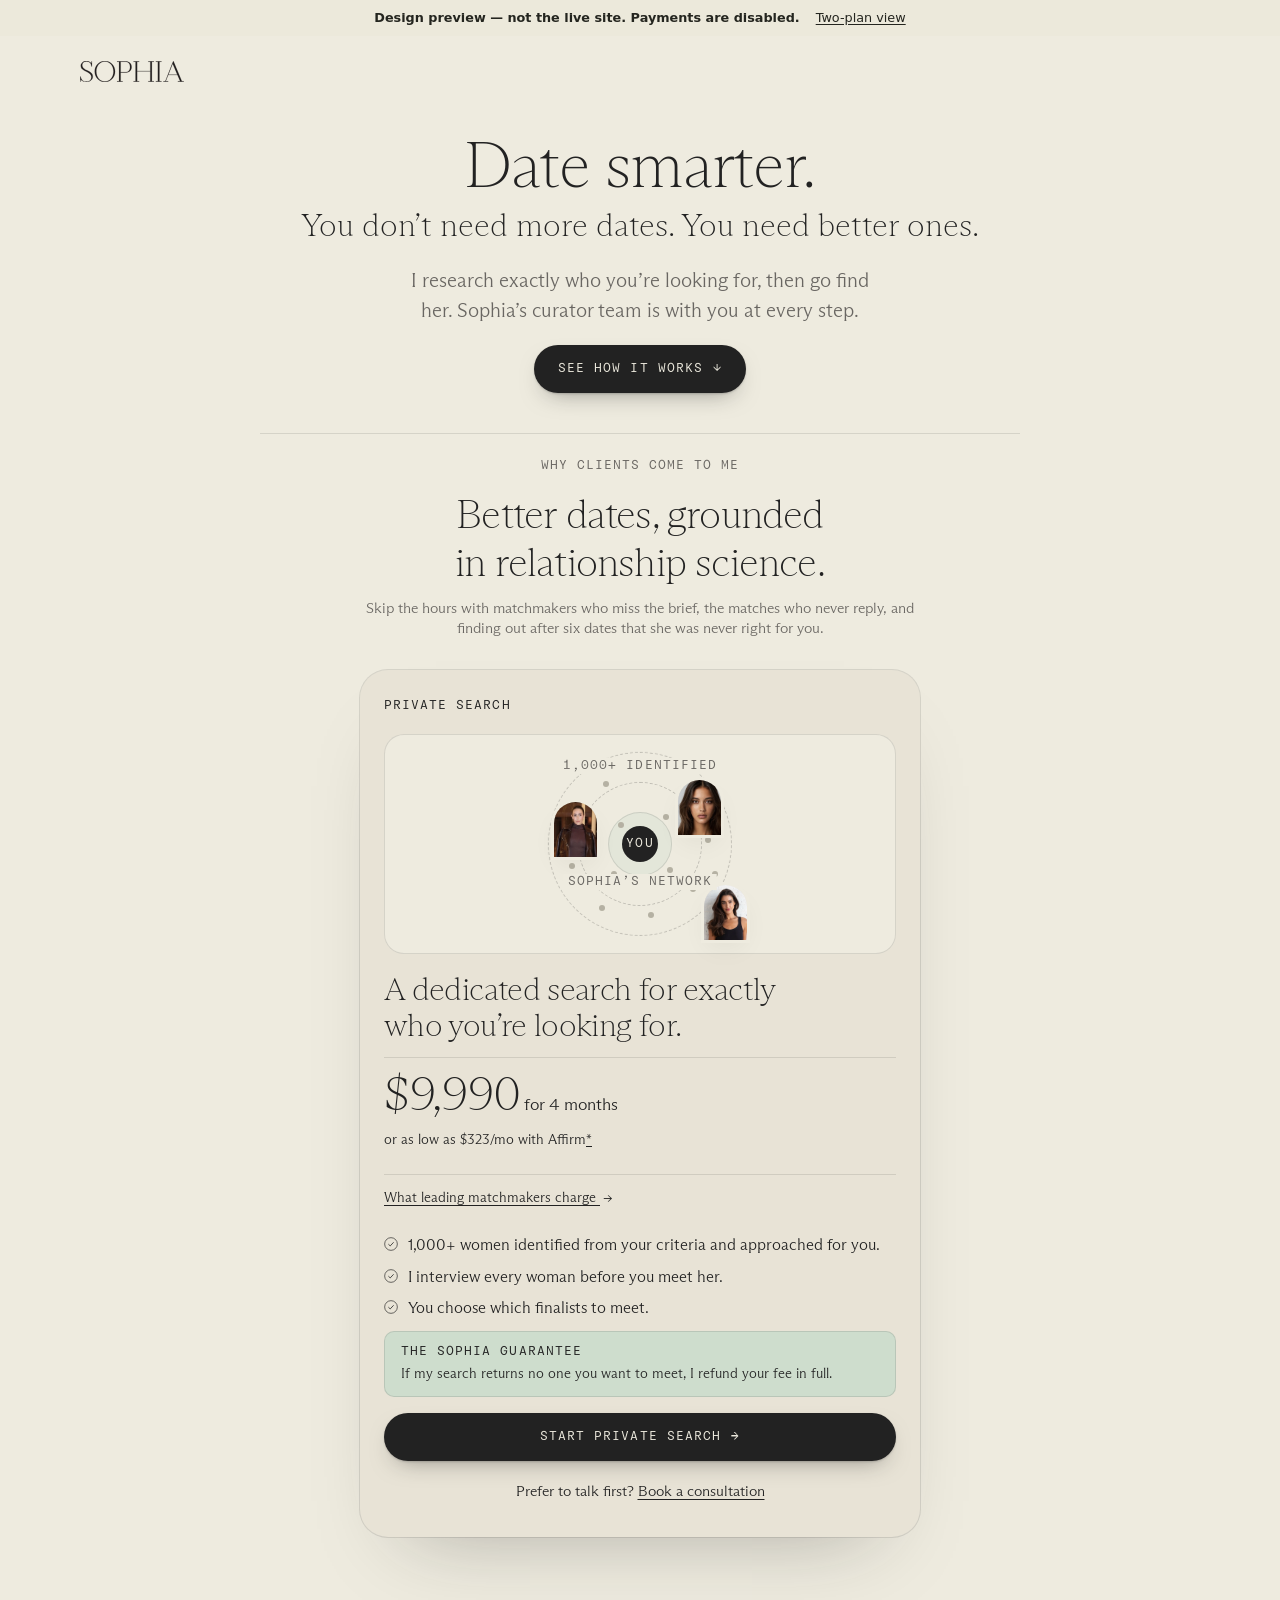
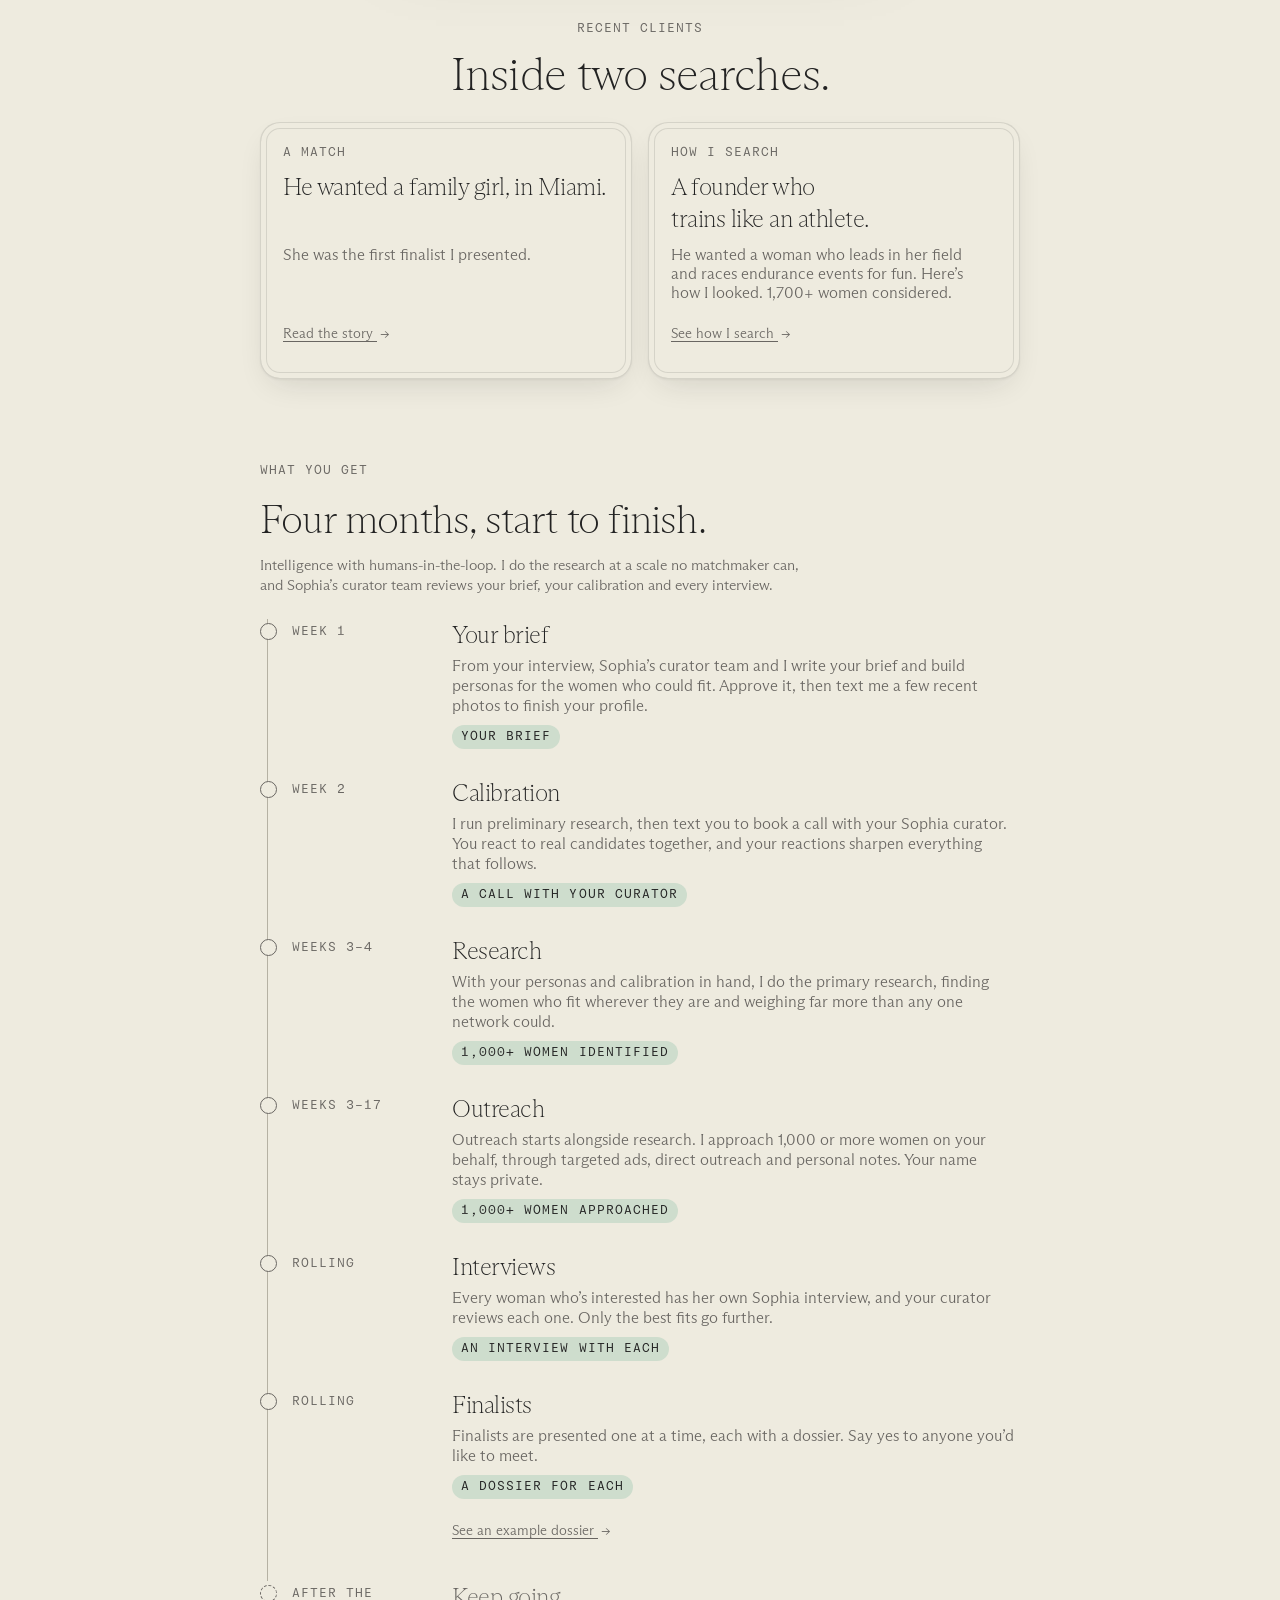
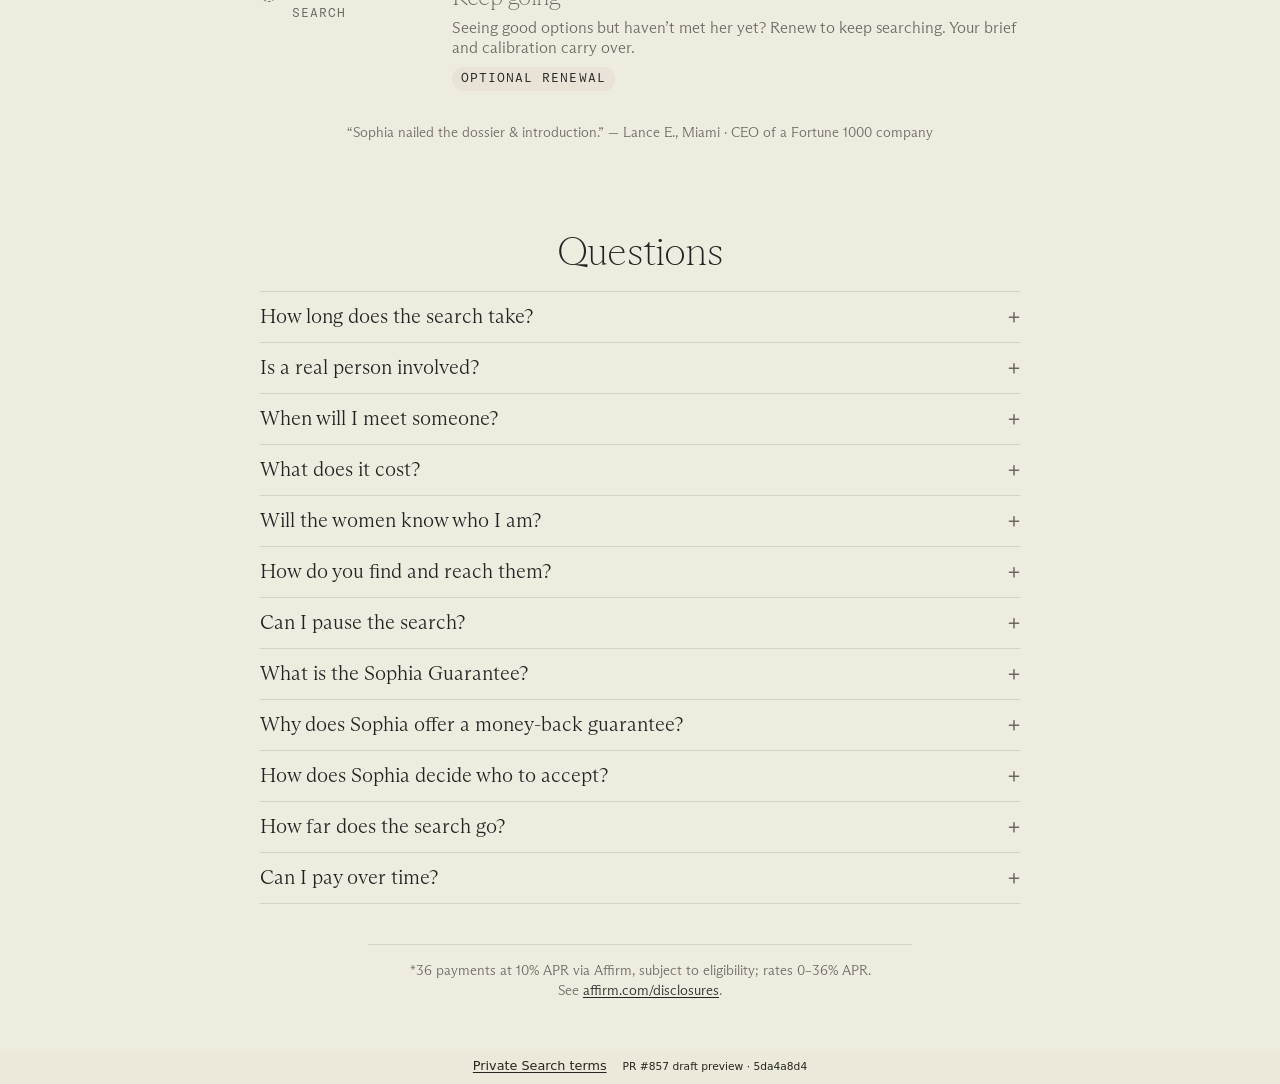
==== commit 1aeea782: "Update design preview to 5da4a8d4. Not the live site." ====
--- a/index.html
+++ b/index.html
@@ -9,5 +9,5 @@
 <link rel="stylesheet" href="./preview.css">
 <script type="module" src="./preview.js"></script>
 </head>
-<body><div id="root" data-prefix="./" data-route=""><link rel="preload" as="image" href="./assets/plans/sophia-wordmark.svg" fetchPriority="high"/><link rel="preload" as="image" href="./assets/plans/overhaul/josephine.webp" imageSizes="56px"/><link rel="preload" as="image" href="./assets/plans/overhaul/kristina.webp" imageSizes="56px"/><link rel="preload" as="image" href="./assets/plans/overhaul/alyssa.webp" imageSizes="56px"/><aside class="preview-banner"><strong>Design preview — not the live site. Payments are disabled.</strong><a href="./two/">Two-plan view</a></aside><main class="Yt i  " data-plans-overhaul="true" data-plans-version="search_only_v1"><header class="Le"><img alt="Sophia" width="104" height="21" src="./assets/plans/sophia-wordmark.svg" fetchPriority="high"/></header><section id="top" class="m"><h1>Date smarter.</h1><p class="Oe">You don’t need more dates. You need better ones.</p><p class="Pe">I research exactly who you’re looking for, then go find her. Sophia’s curator team is with you at every step.</p><a class="L Ca" href="#how">See how it works<!-- --> <span aria-hidden="true">↓</span></a></section><section id="why" class="Ct" aria-labelledby="why-title"><p class="w">Why clients come to me</p><h2 id="why-title">Better dates, grounded in relationship science.</h2><p class="Aa">Skip the hours with matchmakers who miss the brief, the matches who never reply, and finding out after six dates that she was never right for you.</p></section><section id="plans" class="Qe " aria-label="Plans"><div class="Da"><article id="private-search" class="R ja" aria-labelledby="search-heading"><div class="Ta"><p class="Je" id="search-title">Private Search</p></div><div class="At Ze"><div class="Ii s" aria-hidden="true"><span class="Ki Li"></span><span class="Ki mt"></span><span class="Ki K"></span><span class="ft" style="left:74%;top:24%;--i:0"></span><span class="ft" style="left:86%;top:48%;--i:1"></span><span class="ft" style="left:78%;top:74%;--i:2"></span><span class="ft" style="left:56%;top:88%;--i:3"></span><span class="ft" style="left:30%;top:84%;--i:4"></span><span class="ft" style="left:14%;top:62%;--i:5"></span><span class="ft" style="left:16%;top:34%;--i:6"></span><span class="ft" style="left:32%;top:18%;--i:7"></span><span class="ft" style="left:64%;top:36%;--i:8"></span><span class="ft" style="left:66%;top:64%;--i:9"></span><span class="ft" style="left:36%;top:66%;--i:10"></span><span class="ft" style="left:40%;top:40%;--i:11"></span><span class="ft" style="left:92%;top:30%;--i:12"></span><span class="ft" style="left:8%;top:46%;--i:13"></span><span class="ft" style="left:90%;top:66%;--i:14"></span><span class="ie bt Oi"><img loading="eager" alt="" sizes="56px" style="position:absolute;inset:0;width:100%;height:100%;color:transparent" src="./assets/plans/overhaul/josephine.webp"/></span><span class="ie bt Pi"><img loading="eager" alt="" sizes="56px" style="position:absolute;inset:0;width:100%;height:100%;color:transparent" src="./assets/plans/overhaul/kristina.webp"/></span><span class="ie bt Qi"><img loading="eager" alt="" sizes="56px" style="position:absolute;inset:0;width:100%;height:100%;color:transparent" src="./assets/plans/overhaul/alyssa.webp"/></span><span class="ee">You</span><span class="te Vi">Sophia’s network</span><span class="te Zi">1,000<!-- -->+ identified</span></div></div><h2 id="search-heading" class="_e">A dedicated search for exactly who you’re looking for.</h2><div class="q"><p><b>$9,990</b> <span>for <!-- -->4<!-- --> months</span></p><p class="Z">or as low as <!-- -->$323<!-- -->/mo with Affirm<a href="#financing-footnote" aria-label="Financing disclosure">*</a></p></div><button type="button" class="Q" aria-haspopup="dialog">What leading matchmakers charge<!-- --> <span aria-hidden="true">→</span></button><ul class="G"><li><svg class="yi " viewBox="0 0 16 16" aria-hidden="true"><circle cx="8" cy="8" r="7.25" fill="none" stroke="currentColor" stroke-width="0.75"></circle><path d="M5 8.2 7.1 10.2 11 6" fill="none" stroke="currentColor" stroke-width="0.9"></path></svg><span>1,000<!-- -->+ women identified from your criteria and approached for you.</span></li><li><svg class="yi " viewBox="0 0 16 16" aria-hidden="true"><circle cx="8" cy="8" r="7.25" fill="none" stroke="currentColor" stroke-width="0.75"></circle><path d="M5 8.2 7.1 10.2 11 6" fill="none" stroke="currentColor" stroke-width="0.9"></path></svg><span>I interview every woman before you meet her.</span></li><li><svg class="yi " viewBox="0 0 16 16" aria-hidden="true"><circle cx="8" cy="8" r="7.25" fill="none" stroke="currentColor" stroke-width="0.75"></circle><path d="M5 8.2 7.1 10.2 11 6" fill="none" stroke="currentColor" stroke-width="0.9"></path></svg><span>You choose which finalists to meet.</span></li></ul><div class="Ma"><p class="We">The Sophia Guarantee</p><p>If my search returns no one you want to meet, I refund your fee in full.</p></div><div class="Ga"><button id="private-search-buy" type="button" class="L">Start Private Search <span aria-hidden="true">→</span></button><button id="private-search-consultation" type="button" class="Bt">Prefer to talk first? <u>Book a consultation</u></button></div></article></div></section><section id="proof" class="z" aria-labelledby="proof-title"><p class="w">Recent clients</p><h2 id="proof-title">Inside two searches.</h2><div class="ii"><article class="k"><p class="w">A match</p><h3>He wanted a family girl, in Miami.</h3><p>She was the first finalist I presented.</p><button type="button" class="Q" aria-haspopup="dialog">Read the story<!-- --> <span aria-hidden="true">→</span></button></article><article class="k"><p class="w">How I search</p><h3>A founder who trains like an athlete.</h3><p>He wanted a woman who leads in her field and races endurance events for fun. Here’s how I looked. 1,700+ women considered.</p><button type="button" class="Q" aria-haspopup="dialog">See how I search<!-- --> <span aria-hidden="true">→</span></button></article></div></section><section id="how" class="ei" aria-labelledby="how-title"><p class="w">What you get</p><h2 id="how-title">Four months, start to finish.</h2><p class="Ha">Intelligence with humans-in-the-loop. I do the research at a scale no matchmaker can, and Sophia’s curator team reviews your brief, your calibration and every interview.</p><ol class="r" role="list"><li><span class="Ke">Week 1</span><div><h3>Your brief</h3><p>From your interview, Sophia’s curator team and I write your brief and build personas for the women who could fit. Approve it, then text me a few recent photos to finish your profile.</p><span class="St">Your brief</span></div></li><li><span class="Ke">Week 2</span><div><h3>Calibration</h3><p>I run preliminary research, then text you to book a call with your Sophia curator. You react to real candidates together, and your reactions sharpen everything that follows.</p><span class="St">A call with your curator</span></div></li><li><span class="Ke">Weeks 3–4</span><div><h3>Research</h3><p>With your personas and calibration in hand, I do the primary research, finding the women who fit wherever they are and weighing far more than any one network could.</p><span class="St">1,000+ women identified</span></div></li><li><span class="Ke">Weeks 3–17</span><div><h3>Outreach</h3><p>Outreach starts alongside research. I approach 1,000 or more women on your behalf, through targeted ads, direct outreach and personal notes. Your name stays private.</p><span class="St">1,000+ women approached</span></div></li><li><span class="Ke">Rolling</span><div><h3>Interviews</h3><p>Every woman who’s interested has her own Sophia interview, and your curator reviews each one. Only the best fits go further.</p><span class="St">An interview with each</span></div></li><li><span class="Ke">Rolling</span><div><h3>Finalists</h3><p>Finalists are presented one at a time, each with a dossier. Say yes to anyone you’d like to meet.</p><span class="St">A dossier for each</span><button type="button" class="Q Na" aria-haspopup="dialog">See an example dossier<!-- --> <span aria-hidden="true">→</span></button></div></li><li class="jt"><span class="Ke">After the search</span><div><h3>Keep going</h3><p>Seeing good options but haven’t met her yet? Renew to keep searching. Your brief and calibration carry over.</p><span class="St">Optional renewal</span></div></li></ol></section><p class="Xa">“Sophia nailed the dossier &amp; introduction.” — Lance E., Miami · CEO of a Fortune 1000 company</p><section class="Dt" aria-labelledby="faq-title"><h2 id="faq-title">Questions</h2><div><details class="f"><summary>How long does the search take?</summary><p>Four months from the day you’re charged. Outreach starts in your third week. Seeing good options when it ends? Renew to keep searching.</p></details><details class="f"><summary>Is a real person involved?</summary><p>Yes. Sophia’s curator team reviews your interview, shapes your brief with you and meets you to calibrate. I do the research and outreach, and your curator reviews every woman before she reaches you.</p></details><details class="f"><summary>When will I meet someone?</summary><p>As soon as a woman says yes and passes my interview. I won’t promise a date, but I will promise the work: 1,000 or more women approached on your behalf.</p></details><details class="f"><summary>What does it cost?</summary><p>$9,990 for four months, once. No subscription. Or pay over time with Affirm, as low as $323/mo.*</p></details><details class="f"><summary>Will the women know who I am?</summary><p>Not at first. I describe you without your name, and share your profile only with women I’ve interviewed.</p></details><details class="f"><summary>How do you find and reach them?</summary><p>I identify 1,000+ women who fit your brief, wherever they are, then reach them through targeted ads, direct outreach and personal notes. Your name stays private during outreach.</p></details><details class="f"><summary>Can I pause the search?</summary><p>Yes, once, for up to four weeks after outreach begins, say if you start seeing someone I’ve presented. Your clock stops, and the search resumes when the pause ends, or sooner if you ask, so the women I’ve found don’t go cold.</p></details><details class="f"><summary>What is the Sophia Guarantee?</summary><p>If my search returns no one you want to meet, I refund your fee in full. It’s decided when the search ends.</p></details><details class="f"><summary>Why does Sophia offer a money-back guarantee?</summary><p>I’m not aware of another matchmaker that offers one. I want my incentives to match yours, so I’m betting on my own work.</p></details><details class="f"><summary>How does Sophia decide who to accept?</summary><p>Sophia’s membership team accepts you when they believe I can succeed for you. With the guarantee, I’m betting on it. If your search looks harder than four months allows, I may ask for a consultation to revise the scope: more time and budget, or relaxing a few filters once you’ve seen the tradeoffs.</p></details><details class="f"><summary>How far does the search go?</summary><p>As far as it takes. For one client, a founder who trains like an athlete, I considered more than 1,700 women against his brief.</p></details><details class="f"><summary>Can I pay over time?</summary><p>Yes. As low as $323/mo with Affirm, subject to approval.* You’ll see your options at checkout.</p></details></div></section><p id="financing-footnote" class="N">*<!-- -->36 payments at 10% APR via Affirm, subject to eligibility; rates 0–36% APR. See<!-- --> <a href="https://www.affirm.com/disclosures" target="_blank" rel="noopener">affirm.com/disclosures</a>.</p></main><footer class="preview-footer"><a href="./terms/#private-search">Private Search terms</a><small>PR #857 draft preview · <!-- -->63bb5a8a</small></footer></div></body>
+<body><div id="root" data-prefix="./" data-route=""><link rel="preload" as="image" href="./assets/plans/sophia-wordmark.svg" fetchPriority="high"/><link rel="preload" as="image" href="./assets/plans/overhaul/josephine.webp" imageSizes="56px"/><link rel="preload" as="image" href="./assets/plans/overhaul/kristina.webp" imageSizes="56px"/><link rel="preload" as="image" href="./assets/plans/overhaul/alyssa.webp" imageSizes="56px"/><aside class="preview-banner"><strong>Design preview — not the live site. Payments are disabled.</strong><a href="./two/">Two-plan view</a></aside><main class="It i  " data-plans-overhaul="true" data-plans-version="search_only_v1"><header class="Oe"><img alt="Sophia" width="104" height="21" src="./assets/plans/sophia-wordmark.svg" fetchPriority="high"/></header><section id="top" class="m"><h1>Date smarter.</h1><p class="Pe">You don’t need more dates. You need better ones.</p><p class="Qe">I research exactly who you’re looking for, then go find her. Sophia’s curator team is with you at every step.</p><a class="L Fa" href="#how">See how it works<!-- --> <span aria-hidden="true">↓</span></a></section><section id="why" class="Ct" aria-labelledby="why-title"><p class="w">Why clients come to me</p><h2 id="why-title">Better dates, grounded in relationship science.</h2><p class="Ca">Skip the hours with matchmakers who miss the brief, the matches who never reply, and finding out after six dates that she was never right for you.</p></section><section id="plans" class="Ve " aria-label="Plans"><div class="Ba"><article id="private-search" class="R Sa" aria-labelledby="search-heading"><div class="Ta"><p class="We" id="search-title">Private Search</p></div><div class="At _e"><div class="Yi s" aria-hidden="true"><span class="Ii Ki"></span><span class="Ii mt"></span><span class="Ii K"></span><span class="ft" style="left:74%;top:24%;--i:0"></span><span class="ft" style="left:86%;top:48%;--i:1"></span><span class="ft" style="left:78%;top:74%;--i:2"></span><span class="ft" style="left:56%;top:88%;--i:3"></span><span class="ft" style="left:30%;top:84%;--i:4"></span><span class="ft" style="left:14%;top:62%;--i:5"></span><span class="ft" style="left:16%;top:34%;--i:6"></span><span class="ft" style="left:32%;top:18%;--i:7"></span><span class="ft" style="left:64%;top:36%;--i:8"></span><span class="ft" style="left:66%;top:64%;--i:9"></span><span class="ft" style="left:36%;top:66%;--i:10"></span><span class="ft" style="left:40%;top:40%;--i:11"></span><span class="ft" style="left:92%;top:30%;--i:12"></span><span class="ft" style="left:8%;top:46%;--i:13"></span><span class="ft" style="left:90%;top:66%;--i:14"></span><span class="ae bt Li"><img loading="eager" alt="" sizes="56px" style="position:absolute;inset:0;width:100%;height:100%;color:transparent" src="./assets/plans/overhaul/josephine.webp"/></span><span class="ae bt Oi"><img loading="eager" alt="" sizes="56px" style="position:absolute;inset:0;width:100%;height:100%;color:transparent" src="./assets/plans/overhaul/kristina.webp"/></span><span class="ae bt Pi"><img loading="eager" alt="" sizes="56px" style="position:absolute;inset:0;width:100%;height:100%;color:transparent" src="./assets/plans/overhaul/alyssa.webp"/></span><span class="ie">You</span><span class="ee Qi">Sophia’s network</span><span class="ee Vi">1,000<!-- -->+ identified</span></div></div><h2 id="search-heading" class="ti">A dedicated search for exactly who you’re looking for.</h2><div class="q"><p><b>$9,990</b> <span>for <!-- -->4<!-- --> months</span></p><p class="Z">or as low as <!-- -->$323<!-- -->/mo with Affirm<a href="#financing-footnote" aria-label="Financing disclosure">*</a></p></div><button type="button" class="Q" aria-haspopup="dialog">What leading matchmakers charge<!-- --> <span aria-hidden="true">→</span></button><ul class="G"><li><svg class="ui " viewBox="0 0 16 16" aria-hidden="true"><circle cx="8" cy="8" r="7.25" fill="none" stroke="currentColor" stroke-width="0.75"></circle><path d="M5 8.2 7.1 10.2 11 6" fill="none" stroke="currentColor" stroke-width="0.9"></path></svg><span>1,000<!-- -->+ women identified from your criteria and approached for you.</span></li><li><svg class="ui " viewBox="0 0 16 16" aria-hidden="true"><circle cx="8" cy="8" r="7.25" fill="none" stroke="currentColor" stroke-width="0.75"></circle><path d="M5 8.2 7.1 10.2 11 6" fill="none" stroke="currentColor" stroke-width="0.9"></path></svg><span>I interview every woman before you meet her.</span></li><li><svg class="ui " viewBox="0 0 16 16" aria-hidden="true"><circle cx="8" cy="8" r="7.25" fill="none" stroke="currentColor" stroke-width="0.75"></circle><path d="M5 8.2 7.1 10.2 11 6" fill="none" stroke="currentColor" stroke-width="0.9"></path></svg><span>You choose which finalists to meet.</span></li></ul><div class="Ea"><p class="Ye">The Sophia Guarantee</p><p>If my search returns no one you want to meet, I refund your fee in full.</p></div><div class="Ma"><button id="private-search-buy" type="button" class="L">Start Private Search <span aria-hidden="true">→</span></button><button id="private-search-consultation" type="button" class="Bt">Prefer to talk first? <u>Book a consultation</u></button></div></article></div></section><section id="proof" class="z" aria-labelledby="proof-title"><p class="w">Recent clients</p><h2 id="proof-title">Inside two searches.</h2><div class="ai"><article class="k"><p class="w">A match</p><h3>He wanted a family girl, in Miami.</h3><p>She was the first finalist I presented.</p><button type="button" class="Q" aria-haspopup="dialog">Read the story<!-- --> <span aria-hidden="true">→</span></button></article><article class="k"><p class="w">How I search</p><h3>A founder who trains like an athlete.</h3><p>He wanted a woman who leads in her field and races endurance events for fun. Here’s how I looked. 1,700+ women considered.</p><button type="button" class="Q" aria-haspopup="dialog">See how I search<!-- --> <span aria-hidden="true">→</span></button></article></div></section><section id="how" class="ii" aria-labelledby="how-title"><p class="w">What you get</p><h2 id="how-title">Four months, start to finish.</h2><p class="Na">Intelligence with humans-in-the-loop. I do the research at a scale no matchmaker can, and Sophia’s curator team reviews your brief, your calibration and every interview.</p><ol class="r" role="list"><li><span class="Le">Week 1</span><div><h3>Your brief</h3><p>From your interview, Sophia’s curator team and I write your brief and build personas for the women who could fit. Approve it, then text me a few recent photos to finish your profile.</p><span class="St">Your brief</span></div></li><li><span class="Le">Week 2</span><div><h3>Calibration</h3><p>I run preliminary research, then text you to book a call with your Sophia curator. You react to real candidates together, and your reactions sharpen everything that follows.</p><span class="St">A call with your curator</span></div></li><li><span class="Le">Weeks 3–4</span><div><h3>Research</h3><p>With your personas and calibration in hand, I do the primary research, finding the women who fit wherever they are and weighing far more than any one network could.</p><span class="St">1,000+ women identified</span></div></li><li><span class="Le">Weeks 3–17</span><div><h3>Outreach</h3><p>Outreach starts alongside research. I approach 1,000 or more women on your behalf, through targeted ads, direct outreach and personal notes. Your name stays private.</p><span class="St">1,000+ women approached</span></div></li><li><span class="Le">Rolling</span><div><h3>Interviews</h3><p>Every woman who’s interested has her own Sophia interview, and your curator reviews each one. Only the best fits go further.</p><span class="St">An interview with each</span></div></li><li><span class="Le">Rolling</span><div><h3>Finalists</h3><p>Finalists are presented one at a time, each with a dossier. Say yes to anyone you’d like to meet.</p><span class="St">A dossier for each</span><button type="button" class="Q qa" aria-haspopup="dialog">See an example dossier<!-- --> <span aria-hidden="true">→</span></button></div></li><li class="Tt"><span class="Le">After the search</span><div><h3>Keep going</h3><p>Seeing good options but haven’t met her yet? Renew to keep searching. Your brief and calibration carry over.</p><span class="St">Optional renewal</span></div></li></ol></section><p class="Ha">“Sophia nailed the dossier &amp; introduction.” — Lance E., Miami · CEO of a Fortune 1000 company</p><section class="Dt" aria-labelledby="faq-title"><h2 id="faq-title">Questions</h2><div><details class="f"><summary>How long does the search take?</summary><p>Four months from the day you’re charged. Outreach starts in your third week. Seeing good options when it ends? Renew to keep searching.</p></details><details class="f"><summary>Is a real person involved?</summary><p>Yes. Sophia’s curator team reviews your interview, shapes your brief with you and meets you to calibrate. I do the research and outreach, and your curator reviews every woman before she reaches you.</p></details><details class="f"><summary>When will I meet someone?</summary><p>As soon as a woman says yes and passes my interview. I won’t promise a date, but I will promise the work: 1,000 or more women approached on your behalf.</p></details><details class="f"><summary>What does it cost?</summary><p>$9,990 for four months, once. No subscription. Or pay over time with Affirm, as low as $323/mo.*</p></details><details class="f"><summary>Will the women know who I am?</summary><p>Not at first. I describe you without your name, and share your profile only with women I’ve interviewed.</p></details><details class="f"><summary>How do you find and reach them?</summary><p>I identify 1,000+ women who fit your brief, wherever they are, then reach them through targeted ads, direct outreach and personal notes. Your name stays private during outreach.</p></details><details class="f"><summary>Can I pause the search?</summary><p>Yes, once, for up to four weeks after outreach begins, say if you start seeing someone I’ve presented. Your clock stops, and the search resumes when the pause ends, or sooner if you ask, so the women I’ve found don’t go cold.</p></details><details class="f"><summary>What is the Sophia Guarantee?</summary><p>If my search returns no one you want to meet, I refund your fee in full. It’s decided when the search ends.</p></details><details class="f"><summary>Why does Sophia offer a money-back guarantee?</summary><p>I’m not aware of another matchmaker that offers one. I want my incentives to match yours, so I’m betting on my own work.</p></details><details class="f"><summary>How does Sophia decide who to accept?</summary><p>Sophia’s membership team accepts you when they believe I can succeed for you. With the guarantee, I’m betting on it. If your search looks harder than four months allows, I may ask for a consultation to revise the scope: more time and budget, or relaxing a few filters once you’ve seen the tradeoffs.</p></details><details class="f"><summary>How far does the search go?</summary><p>As far as it takes. For one client, a founder who trains like an athlete, I considered more than 1,700 women against his brief.</p></details><details class="f"><summary>Can I pay over time?</summary><p>Yes. As low as $323/mo with Affirm, subject to approval.* You’ll see your options at checkout.</p></details></div></section><p id="financing-footnote" class="N">*<!-- -->36 payments at 10% APR via Affirm, subject to eligibility; rates 0–36% APR. See<!-- --> <a href="https://www.affirm.com/disclosures" target="_blank" rel="noopener">affirm.com/disclosures</a>.</p></main><footer class="preview-footer"><a href="./terms/#private-search">Private Search terms</a><small>PR #857 draft preview · <!-- -->5da4a8d4</small></footer></div></body>
 </html>
--- a/preview.css
+++ b/preview.css
@@ -1 +1 @@
-.Yt{--paper: #eeebdf;--black: #222222;--stone: #e8e3d6;--gravel: #b5b1a3;--graphite: #696662;--clay: #e3d6d3;--jade: #ceddcd;--marble: #d6dbe0;--plans-label-size: var(--text-caption-md-size);--plans-label-tracking: .08em;--card: var(--stone);--hair: color-mix(in srgb, var(--black) 12%, transparent);--hair-strong: color-mix(in srgb, var(--black) 22%, transparent);--positive: var(--black);--display: "ABC Arizona Text Sophia", "Cormorant Garamond Sophia", Georgia, serif;--body: "ABC Arizona Flare Sophia", "Cormorant Garamond Sophia", Georgia, serif;--mono: "Hypertext Mono Sophia", "Courier New", monospace;--ease: cubic-bezier(.22, 1, .36, 1);--lift: 0 1px 2px color-mix(in srgb, var(--black) 5%, transparent), 0 12px 32px -12px color-mix(in srgb, var(--black) 16%, transparent)}.ui,.It,.at,.Kt,.Lt,.rt,.Ot,.ot,.Y,.Pt,.Qt,.Vt,.l,.Zt,._t,.te,.ee,.nt span,.S i,.j i{font-size:var(--plans-label-size);font-family:var(--mono);font-weight:400;text-transform:uppercase;letter-spacing:var(--plans-label-tracking)}.yi{width:14px;height:14px;flex:none}.ie{position:relative;display:block;overflow:hidden;background:var(--stone)}.ie img{object-fit:cover;object-position:50% 30%}.wi{display:flex;justify-content:center}.ae{width:64px;height:84px;border-radius:999px 999px 6px 6px;margin-left:-10px;box-shadow:0 0 0 3px var(--paper)}.ae:first-child{margin-left:0}.It{display:inline-flex;align-items:center;gap:6px;line-height:1;padding:6px 10px 6px 8px;border-radius:999px;color:var(--positive);background:var(--paper);box-shadow:0 0 0 1px var(--hair-strong);white-space:nowrap}.zi{margin:0}.ki{display:flex;align-items:baseline;justify-content:space-between;gap:12px;margin-bottom:16px}.at{color:var(--black);display:inline-flex;align-items:center;gap:8px}.at:before{content:"";width:6px;height:6px;border-radius:50%;background:var(--positive)}.Kt{color:var(--graphite)}.re{display:grid;grid-template-columns:repeat(3,1fr);gap:12px}.Ui{position:relative;text-align:center}.Fi{width:100%;aspect-ratio:3 / 4;border-radius:999px 999px 8px 8px}.Ci{position:relative;display:block}.oe{position:absolute;left:50%;transform:translate(-50%);bottom:10px}.pt{font-family:var(--display);font-weight:200;font-size:17px;margin-top:12px}.Lt{color:var(--graphite);margin-top:4px}.ne .pt{font-size:15px;margin-top:10px}.ne .re{gap:10px}.S{position:relative;width:var(--size);height:var(--size);flex:none;display:grid;place-items:center}.S svg{position:absolute;inset:0;transform:rotate(-90deg)}.Ai{fill:none;stroke:var(--hair);stroke-width:1.5;stroke-dasharray:2 3}.Bi{fill:none;stroke:var(--black);stroke-width:1.5;stroke-linecap:round}.S b{font-family:var(--display);font-weight:300;font-size:15px;line-height:1}.S i{position:absolute;top:100%;margin-top:6px;font-style:normal;color:var(--black);white-space:nowrap}.pe{display:grid;grid-template-columns:20px 56px 1fr auto;align-items:center;gap:14px;padding:12px 16px 12px 12px;border-radius:14px;background:var(--card);box-shadow:0 0 0 1px var(--hair);transition:box-shadow .3s var(--ease),transform .3s var(--ease)}.Di{box-shadow:0 0 0 1px var(--black),var(--lift)}.Si{opacity:.5}.rt{color:var(--black)}.le{width:56px;height:70px;border-radius:999px 999px 6px 6px}.ji{min-width:0}.Ti{font-family:var(--display);font-weight:300;font-size:17px;line-height:1.2}.Ei{font-size:var(--text-body-size);color:var(--black);margin-top:2px;white-space:nowrap;overflow:hidden;text-overflow:ellipsis}.lt{display:flex;flex-wrap:wrap;gap:6px;margin-top:8px}.lt span{font-family:var(--mono);font-size:var(--plans-label-size);text-transform:uppercase;letter-spacing:var(--plans-label-tracking);padding:4px 8px;border-radius:999px;background:var(--jade);color:var(--black)}.se{background:var(--card);border-radius:20px;padding:24px;box-shadow:0 0 0 1px var(--hair),var(--lift);text-align:left}.st{display:grid;grid-template-columns:88px 1fr auto;gap:18px;align-items:center;padding-bottom:20px;border-bottom:1px solid var(--hair)}.xt{width:88px;height:112px;border-radius:999px 999px 8px 8px}.Ot{color:var(--black)}.xe{font-family:var(--display);font-weight:200;font-size:28px;line-height:1.1;margin-top:6px}.Mi{font-size:var(--text-body-size);color:var(--black);margin-top:4px}.Pt{margin-top:10px}.j{width:96px;height:96px;border-radius:50%;border:1px dashed var(--hair-strong);display:grid;place-items:center;text-align:center;padding:10px}.j i{font-style:normal;line-height:1.4}.h{display:grid;grid-template-columns:repeat(3,1fr);gap:20px;padding-top:20px}.ot{color:var(--black);display:flex;align-items:center;gap:8px;margin-bottom:12px}.ot span{width:7px;height:7px;border-radius:50%;flex:none}.Gi{background:var(--positive)}.Ri{background:var(--graphite)}.qi{border:1px solid var(--graphite)}.h ul{display:grid;gap:12px}.h li{font-size:var(--text-body-size);line-height:1.45;color:var(--black)}.h li b{display:block;font-weight:400;color:var(--black)}.de{display:flex;align-items:center;justify-content:space-between;gap:16px;margin-top:20px;padding-top:20px;border-top:1px solid var(--hair)}.nt{font-family:var(--display);font-weight:300;font-size:17px;line-height:1.35}.nt span{display:block;color:var(--black);margin-bottom:4px}.Y{flex:none;padding:14px 20px;border-radius:999px;background:var(--black);color:var(--paper)}.Y em{font-style:normal;opacity:.7}.v{padding:20px;box-shadow:0 0 0 1px var(--hair)}.v .st{grid-template-columns:64px 1fr auto;gap:14px;padding-bottom:16px}.v .xt{width:64px;height:82px}.v .xe{font-size:22px}.v .j{width:88px;height:88px}.v .h{gap:14px;padding-top:16px}.Ni{margin:0;border-radius:24px;background:var(--stone);overflow:hidden;box-shadow:0 0 0 1px var(--hair),0 30px 60px -30px color-mix(in srgb,var(--black) 30%,transparent)}.dt{display:grid;grid-template-columns:auto 1fr auto;align-items:baseline;gap:16px;padding:18px 24px;border-bottom:1px solid var(--hair);background:var(--paper)}.Qt{font-family:var(--display);font-weight:300;font-size:20px;text-transform:none;letter-spacing:-.01em}.Vt{color:var(--graphite)}.l{display:flex;gap:16px;color:var(--graphite)}.l span+span:before{content:"\b7";margin-right:16px}.gt{position:relative;display:grid;grid-template-columns:minmax(0,.95fr) minmax(0,1.25fr);gap:48px;padding:28px}.Hi{display:grid;gap:10px;align-content:start}.ht{display:block;width:100%;text-align:left;font:inherit;color:inherit;background:none;border:0;padding:0;cursor:pointer;border-radius:14px}.ht:hover>div:not([class*=chemActive]){box-shadow:0 0 0 1px var(--hair-strong);transform:translate(2px)}.ht:focus-visible{outline:2px solid var(--black);outline-offset:2px}.T{position:relative;animation:I .5s var(--ease) both}.T:before{content:"";position:absolute;top:-28px;bottom:-28px;left:-24px;width:1px;background:linear-gradient(transparent,var(--hair-strong) 10%,var(--hair-strong) 90%,transparent);box-shadow:-12px 0 28px 2px color-mix(in srgb,var(--black) 5%,transparent)}@keyframes I{0%{opacity:0;transform:translate(10px)}}.Xi{display:inline-block;margin-top:10px;font-family:var(--mono);font-size:var(--plans-label-size);text-transform:uppercase;letter-spacing:var(--plans-label-tracking);padding:6px 10px;border-radius:999px;box-shadow:0 0 0 1px var(--hair-strong)}.ct{display:none}.Ji{font-size:var(--text-body-size);color:var(--black);padding:6px 4px 0}.T{display:grid;gap:16px;align-content:start}.Wi{display:flex;align-items:center;gap:16px;flex-wrap:wrap}.Zt{padding:14px 20px;border-radius:999px;background:var(--black);color:var(--paper)}.Yi{font-size:var(--text-body-size);color:var(--black)}.Ii{position:relative;width:100%;aspect-ratio:1;max-width:360px;margin:0 auto}.Ki{position:absolute;border-radius:50%;border:1px dashed var(--hair-strong);left:50%;top:50%;transform:translate(-50%,-50%)}.Li{width:34%;height:34%;background:color-mix(in srgb,var(--jade) 35%,transparent);border-style:solid;border-color:var(--hair)}.mt{width:66%;height:66%}.K{width:98%;height:98%}.ft{position:absolute;width:6px;height:6px;margin:-3px 0 0 -3px;border-radius:50%;background:var(--gravel)}.bt{position:absolute;width:min(23%,44px);height:auto;aspect-ratio:44 / 56;border-radius:999px 999px 6px 6px;box-shadow:0 0 0 3px var(--paper),var(--lift)}.Oi{left:70%;top:16%}.Pi{left:4%;top:28%}.Qi{left:84%;top:72%}.ee{position:absolute;left:50%;top:50%;transform:translate(-50%,-50%);width:clamp(36px,15%,56px);aspect-ratio:1;border-radius:50%;display:grid;place-items:center;background:var(--black);color:var(--paper)}.te{position:absolute;color:var(--graphite);left:50%;transform:translate(-50%);white-space:nowrap}.Vi{top:66%;background:var(--paper);padding:0 4px}.Zi{top:calc(1% + 6px);background:var(--paper);padding:0 6px}.s .mt,.s .K{animation:ge 1.6s var(--ease) both}.s .K{animation-delay:.3s}.s .ft{animation:vt .6s var(--ease) both;animation-delay:calc(.5s + var(--i) * 70ms)}.s .bt{animation:vt .8s var(--ease) both;animation-delay:1.8s}@keyframes ge{0%{opacity:0;transform:translate(-50%,-50%) scale(.6)}}@keyframes vt{0%{opacity:0;transform:scale(.2)}}.c{display:grid;grid-template-columns:repeat(4,1fr);gap:24px;position:relative}.c:before{content:"";position:absolute;left:6px;right:0;top:6px;border-top:1px dashed var(--hair-strong)}.c li{position:relative}.ut{display:block;width:13px;height:13px;border-radius:50%;background:var(--paper);box-shadow:inset 0 0 0 1px var(--black);margin-bottom:20px;position:relative}.c li:last-child .ut{background:var(--positive);box-shadow:0 0 0 4px var(--jade)}._t{color:var(--graphite)}.c h4{font-family:var(--display);font-weight:200;font-size:24px;margin:8px 0;letter-spacing:-.01em}._i{font-size:15px;line-height:1.5;color:var(--graphite)}@container ta (max-width: 540px){.gt{grid-template-columns:1fr;padding:16px;gap:20px}.T{display:none}.ct{display:grid;gap:14px;margin:10px 0 8px;animation:I .5s var(--ease) both}.dt{grid-template-columns:1fr auto;padding:16px}.l{grid-column:1 / -1;flex-wrap:wrap;gap:4px 12px}.l span+span:before{margin-right:12px}.h{grid-template-columns:1fr;gap:18px}}@media(max-width:900px){.gt{grid-template-columns:1fr;padding:16px;gap:20px}.T{display:none}.ct{display:grid;gap:14px;margin:10px 0 8px;animation:I .5s var(--ease) both}.dt{grid-template-columns:1fr auto;padding:16px}.l{grid-column:1 / -1;flex-wrap:wrap;gap:4px 12px}.l span+span:before{margin-right:12px}.h{grid-template-columns:1fr;gap:18px}.c{grid-template-columns:1fr;gap:28px;padding-left:32px}.c:before{inset:6px auto 0 6px;border-top:0;border-left:1px dashed var(--hair-strong)}.ut{position:absolute;left:-32px;top:0;margin:0}}@media(max-width:600px){.Yt{--plans-label-size: var(--text-caption-size)}}@media(max-width:480px){.se{padding:18px}.st{grid-template-columns:72px 1fr}.xt{width:72px;height:92px}.j{display:none}.de{flex-direction:column;align-items:stretch;text-align:left}.Y{text-align:center}.pe{grid-template-columns:48px 1fr auto;gap:12px;padding:10px 12px 10px 10px}.rt{display:none}.le{width:48px;height:60px}.pt{font-size:var(--text-body-size)}.oe{padding:5px 6px;bottom:8px}.lt span+span{display:none}.l span+span:before{content:none}.l{gap:4px 14px}}@media(prefers-reduced-motion:reduce){.s .mt,.s .K,.s .ft,.s .bt{animation:none}}.g{position:fixed;inset:0;z-index:80;background:var(--paper);color:var(--black);font-family:var(--body);font-weight:300;-webkit-font-smoothing:antialiased;display:grid;grid-template-rows:auto 1fr auto;overflow:hidden;animation:he .5s var(--ease) both}.g:before{content:"";position:absolute;inset:0;pointer-events:none;background:radial-gradient(ellipse 70% 60% at 50% 45%,var(--paper),transparent 70%)}.g :where(h2,p){margin:0}.g :where(ol,ul){margin:0;padding:0;list-style:none}.g :where(button){font:inherit;color:inherit;background:none;border:0;padding:0;cursor:pointer}.g button:focus-visible{outline:2px solid var(--black);outline-offset:3px}.ea{animation:ce .6s var(--ease) both}@keyframes he{0%{opacity:0}}@keyframes ce{to{opacity:0;transform:scale(1.02)}}.me,.fe,.be,.yt b,.u i,.wt,.ve,.ue,.zt b,.t span,.ye,.x b,.we,.E button,.ze{font-family:var(--mono);font-weight:400;text-transform:uppercase;letter-spacing:.06em}.ke{position:relative;z-index:3;padding:20px 32px 0;max-width:1200px;width:100%;margin:0 auto}.ia{display:grid;grid-template-columns:repeat(9,1fr);gap:6px}.Ue{height:2px;background:var(--hair);border-radius:2px;overflow:hidden}.Ue i{display:block;height:100%;width:0;background:var(--black)}.aa{width:100%!important}.ra{animation:Fe var(--d) linear both;animation-play-state:var(--state)}@keyframes Fe{to{width:100%}}.oa{display:flex;justify-content:space-between;align-items:center;margin-top:16px}.fe{font-size:10px;color:var(--graphite)}.na{display:flex;gap:8px;align-items:center}.ze{width:44px;height:44px;border-radius:50%;font-size:9px;box-shadow:0 0 0 1px var(--hair)}.be{font-size:10px;height:44px;padding:0 16px;border-radius:999px;background:var(--stone);box-shadow:inset 0 0 0 1px var(--paper),0 0 0 1px var(--hair)}.pa{position:absolute;top:96px;bottom:120px;width:22%;z-index:1}.la{left:0}.sa{right:0}.kt{position:relative;z-index:2;display:flex;flex-direction:column;align-items:center;justify-content:center;gap:32px;padding:16px 32px;min-height:0;pointer-events:none;animation:n .7s var(--ease) both}.kt button{pointer-events:auto}@keyframes n{0%{opacity:0;transform:translateY(12px)}}.y{text-align:center;max-width:860px}.y h2{text-wrap:balance;font-family:var(--display);font-weight:200;font-size:52px;line-height:1.06;letter-spacing:-.02em}.y h2 small{font-size:.45em;color:var(--graphite);letter-spacing:0}.me{font-size:11px;color:var(--graphite);margin-bottom:16px!important}.yt{position:relative;z-index:2;text-align:center;max-width:760px;margin:0 auto 40px!important;padding:0 32px;font-family:var(--display);font-weight:300;font-size:20px;line-height:1.45;color:var(--graphite);animation:n .7s var(--ease) .2s both}.xa{display:flex;flex-direction:column;align-items:center;gap:28px}.Ce{width:200px;height:200px;object-fit:contain;animation:Ae 4s ease-in-out infinite}.da{width:120px;height:120px}@keyframes Ae{50%{transform:scale(1.04)}}.ga{position:relative;width:min(960px,100%)}.M{position:absolute;left:0;right:0;bottom:64px;height:120px;width:100%;overflow:visible}.M path{fill:none;stroke:var(--hair-strong);stroke-width:1;stroke-dasharray:4 5;vector-effect:non-scaling-stroke;animation:Be 1.2s var(--ease) both;animation-delay:calc(.3s + var(--i) * .12s)}.M .ha{stroke:var(--positive);stroke-dasharray:none;animation:none}.M .ca{opacity:.25;animation:none}@keyframes Be{0%{opacity:0}}.De{display:grid;grid-template-columns:repeat(5,1fr);gap:20px;margin-bottom:128px}.ma{text-align:center;animation:n .8s var(--ease) both;animation-delay:calc(var(--i) * 90ms);transition:opacity .6s var(--ease),filter .6s var(--ease)}.fa{opacity:.28;filter:grayscale(1)}.ba{position:relative;display:block}.va{width:100%;aspect-ratio:3 / 4;border-radius:999px 999px 10px 10px;box-shadow:var(--lift)}.Se{position:absolute;left:50%;bottom:12px;transform:translate(-50%);animation:je .6s var(--ease) both;animation-delay:.3s}@keyframes je{0%{opacity:0;transform:translate(-50%,8px) scale(.9)}}.wt{font-size:10px;color:var(--graphite);margin-top:10px!important}.u{position:absolute;left:50%;bottom:0;transform:translate(-50%);display:flex;align-items:center;gap:12px;padding:10px 20px 10px 10px;border-radius:999px;background:var(--card);box-shadow:0 0 0 1px var(--hair),var(--lift)}.Te{width:40px;height:40px;border-radius:50%;background:var(--black);color:var(--paper);display:grid;place-items:center;font-family:var(--display);font-size:18px}.u b{display:block;font-family:var(--display);font-weight:300;font-size:16px}.u i{display:block;font-style:normal;font-size:9px;color:var(--graphite);margin-top:2px}.Ee{width:min(820px,100%);animation:n .9s var(--ease) .2s both}.Me{width:min(1040px,100%);animation:n .9s var(--ease) .2s both}.ua{width:min(460px,100%);background:var(--card);border-radius:24px;padding:20px;box-shadow:0 0 0 1px var(--hair),var(--lift);display:grid;gap:12px}.ue{display:flex;align-items:center;gap:10px;font-size:10px;color:var(--graphite);padding-bottom:12px;border-bottom:1px solid var(--hair)}.ya{width:32px;height:32px;border-radius:50%}.zt{font-size:16px;line-height:1.45;padding:12px 16px;border-radius:18px 18px 18px 6px;background:var(--stone);max-width:88%;animation:n .6s var(--ease) .5s both}.zt b{display:block;font-size:9px;color:var(--graphite);margin-bottom:4px}.wa{justify-self:end;border-radius:18px 18px 6px;background:var(--jade);animation-delay:1.6s}.ve{font-size:10px;padding:8px 14px;border-radius:999px;box-shadow:0 0 0 1px var(--hair);color:var(--graphite)}.Ut{display:flex;flex-direction:column;align-items:center;gap:36px}.Ut .y h2{font-size:88px}.t{display:grid;grid-template-columns:repeat(3,220px);position:relative}.t:before{content:"";position:absolute;left:110px;right:110px;top:6px;border-top:1px dashed var(--hair-strong)}.t li{text-align:center;font-family:var(--display);font-weight:300;font-size:22px;position:relative;padding-top:28px;animation:n .6s var(--ease) both}.t li:nth-child(2){animation-delay:.4s}.t li:nth-child(3){animation-delay:.8s}.t li:before{content:"";position:absolute;left:50%;top:0;width:13px;height:13px;margin-left:-6px;border-radius:50%;background:var(--paper);box-shadow:inset 0 0 0 1px var(--black)}.t li:last-child:before{background:var(--positive);box-shadow:0 0 0 4px var(--jade)}.t span{display:block;font-size:10px;color:var(--graphite);margin-bottom:6px}.Ge{font-family:var(--display);font-size:22px;padding:14px 24px;border-radius:999px;background:var(--jade);animation:n .6s var(--ease) 1.2s both}.ye{font-size:10px;color:var(--graphite)}.za{display:flex;flex-direction:column;align-items:center;gap:32px;width:min(980px,100%)}.Re{display:grid;grid-template-columns:360px 1fr;gap:64px;align-items:center;width:100%}.qe{width:360px}.x{display:grid;gap:18px}.x li{display:grid;grid-template-columns:120px 1fr;align-items:baseline;gap:16px;padding-bottom:14px;border-bottom:1px solid var(--hair);animation:n .6s var(--ease) both;animation-delay:calc(.6s + var(--i) * .45s)}.x b{font-size:11px;font-weight:400}.x span{font-family:var(--display);font-size:22px}.x .ka{display:block;border:0;font-family:var(--mono);font-size:11px;text-transform:uppercase;letter-spacing:.06em;color:var(--graphite)}.E{display:flex;gap:12px}.E button{height:52px;padding:0 28px;border-radius:999px;font-size:11px;background:var(--black);color:var(--paper)}.E button+button{background:var(--stone);color:var(--black);box-shadow:inset 0 0 0 1px var(--paper),0 0 0 1px var(--hair-strong)}.we{font-size:10px;color:var(--graphite)}.Ne,.Ne *{animation:none!important;transition:none!important}@media(max-width:900px){.ke{padding:14px 16px 0}.kt{padding:8px 16px;gap:20px;justify-content:center}.y h2{font-size:32px}.Ut .y h2{font-size:60px}.yt{font-size:16px;margin-bottom:24px!important;padding:0 20px}.De{grid-template-columns:repeat(5,1fr);gap:8px;margin-bottom:96px}.Se{font-size:0;gap:0;padding:5px;bottom:6px}.wt{font-size:8px}.M{bottom:52px;height:80px}.u{padding:8px 14px 8px 8px}.Te{width:32px;height:32px;font-size:15px}.u b{font-size:14px}.Ce{width:140px;height:140px}.t{grid-template-columns:1fr;gap:20px}.t:before{display:none}.t li{padding-top:0;padding-left:0}.t li:before{display:none}.Ge{font-size:17px;text-align:center;border-radius:18px}.Re{grid-template-columns:1fr;gap:20px;justify-items:center}.qe{width:200px}.x{width:100%;gap:10px}.x li{grid-template-columns:96px 1fr;padding-bottom:8px}.x span{font-size:17px}.Me{max-height:56vh;overflow:hidden;border-radius:24px;-webkit-mask-image:linear-gradient(var(--black) 80%,transparent);mask-image:linear-gradient(var(--black) 80%,transparent)}.Ee{max-height:58vh;overflow:hidden;-webkit-mask-image:linear-gradient(var(--black) 82%,transparent);mask-image:linear-gradient(var(--black) 82%,transparent)}.E{flex-direction:column;width:100%;max-width:320px}}@media(prefers-reduced-motion:reduce){.g *,.g{animation-duration:1ms!important}}.Ua{animation:He .16s ease-out forwards}.Fa{animation:Xe .16s ease-in forwards;pointer-events:none}@keyframes He{0%{opacity:0}to{opacity:1}}@keyframes Xe{0%{opacity:1}to{opacity:0}}.i{--max: 1120px;--gutter: 32px;--section-space: clamp(48px, 8vw, 84px);--section-title-size: var(--text-heading-lg-size);--section-title-line-height: var(--text-heading-lg-line-height);min-height:100vh;background:var(--paper);color:var(--black);font-family:var(--body);font-weight:300;-webkit-font-smoothing:antialiased;padding:0 var(--gutter) 48px}.i :where(h1,h2,h3,h4){font-family:var(--display);font-weight:200;letter-spacing:-.02em;margin:0;text-wrap:balance}.i :where(p,blockquote,.G li span){text-wrap:pretty}:where(.i) :where(p,figure,blockquote){margin:0}.i :where(button,a,summary):focus-visible{outline:2px solid var(--black);outline-offset:3px}:where(.i) :where(ol,ul){margin:0;padding:0;list-style:none}:where(.i) button{font:inherit;color:inherit;background:none;border:0;padding:0;cursor:pointer}.w,.Je,.We,.Ye,.L,.Ie,.Ft,.Ke{font-family:var(--mono);font-weight:400;text-transform:uppercase;font-size:var(--plans-label-size);letter-spacing:var(--plans-label-tracking)}.w{color:var(--graphite);margin-bottom:16px}.Le{max-width:var(--max);margin:0 auto;height:72px;display:flex;align-items:center;justify-content:space-between}.Ft{display:inline-flex;align-items:center;gap:8px;padding:10px 16px;border-radius:999px;background:var(--stone);box-shadow:0 0 0 1px var(--hair);min-height:44px}.m{max-width:760px;margin:0 auto;padding:24px 0 40px;text-align:center}.m h1{font-size:64px;line-height:1.02}.m .Oe{margin:8px auto 0;font:200 var(--text-heading-size)/var(--text-heading-line-height) var(--display);text-wrap:balance}.Pe{font-size:20px;line-height:1.5;color:var(--graphite);margin:20px auto 0;max-width:32em;text-wrap:balance}.m .Ca{width:auto;margin-top:20px;padding-inline:24px}.Ct{text-align:center;max-width:760px;margin:0 auto 32px;padding-top:24px;border-top:1px solid var(--hair)}.Ct h2{margin-inline:auto;max-width:28ch}.Aa{max-width:64ch;margin:12px auto 0;color:var(--graphite);font-size:var(--text-body-size);line-height:var(--text-body-line-height)}.Ba{margin-bottom:14px;font-family:var(--display);font-size:var(--text-title-lg-size);line-height:var(--text-title-lg-line-height)}.Qe{max-width:var(--max);margin:0 auto}.Ve{display:grid;grid-template-columns:repeat(2,minmax(0,1fr));gap:24px}.Da{max-width:560px;margin-inline:auto}.R{position:relative;display:flex;flex-direction:column;background:var(--card);border-radius:28px;padding:24px;box-shadow:0 0 0 1px var(--hair),0 40px 80px -48px color-mix(in srgb,var(--black) 35%,transparent)}.Sa .ja{order:-1}.Ta{min-height:24px;display:flex;justify-content:space-between;align-items:center}.Je{color:var(--black)}.At{margin:16px 0 18px;min-height:220px;border-radius:20px;background:var(--paper);padding:16px;box-shadow:inset 0 0 0 1px var(--hair);display:flex;flex-direction:column;justify-content:center}.At>figure{width:100%;max-width:340px;margin-inline:auto}.Ze>div{max-width:188px}._e{font-size:32px;line-height:1.12}.ti{font-size:17px;line-height:1.5;margin-top:8px}.q{margin-top:14px;padding:12px 0;border-top:1px solid var(--hair);border-bottom:1px solid var(--hair)}.q>p:first-child{display:flex;flex-wrap:wrap;align-items:baseline;gap:4px}.q b{font-family:var(--display);font-weight:200;font-size:48px;line-height:1;letter-spacing:-.02em}.q>p:first-child span{font-size:17px}.Ye{margin-top:6px}.G{display:grid;gap:8px;margin-top:14px}.G li{display:grid;grid-template-columns:16px 1fr;gap:8px;font-size:16px;line-height:1.45}.G li svg{margin-top:4px;color:var(--positive)}.Ea{margin-top:12px;font-size:var(--plans-support-size, var(--text-body-sm-size));line-height:var(--text-body-sm-line-height)}.Ma{margin-top:12px;padding:12px 16px;border:1px solid var(--hair);border-radius:10px;background:var(--jade);font-size:var(--plans-support-size, var(--text-body-sm-size));line-height:var(--text-body-sm-line-height)}.We{margin-bottom:4px;line-height:var(--text-caption-line-height)}.Ga{margin-top:auto;padding-top:16px;display:grid;gap:8px;justify-items:center}.L{display:inline-flex;align-items:center;justify-content:center;gap:10px;width:100%;min-height:48px;padding:8px 16px;text-align:center;border-radius:999px;background:var(--black)!important;color:var(--paper)!important;text-decoration:none;transition:transform .4s var(--ease),box-shadow .4s var(--ease);box-shadow:0 1px 2px color-mix(in srgb,var(--black) 20%,transparent),0 10px 24px -12px color-mix(in srgb,var(--black) 50%,transparent)}.L:hover{transform:translateY(-1px)}.Ra{background:var(--stone)!important;color:var(--black)!important;box-shadow:0 0 0 1px var(--hair-strong)}.Ie{color:var(--black);text-align:center;text-wrap:balance}.i .Bt{min-height:44px;padding-inline:8px;font-size:var(--text-body-size);color:var(--black)}.Bt u{color:var(--black);text-underline-offset:3px;text-decoration-thickness:1px}.O{width:100%;min-width:0}.P{container:qa / inline-size;display:grid;grid-template-columns:minmax(0,1fr);gap:12px}.O .P>p{font-size:var(--plans-support-size, var(--text-body-sm-size));line-height:var(--text-body-sm-line-height)}.i .Q{align-self:start;min-height:44px;min-width:44px;color:var(--graphite);font-size:var(--plans-support-size, var(--text-body-sm-size));text-align:left;text-decoration:underline;text-underline-offset:3px;text-decoration-thickness:1px}.i .R .Q,.R .P>p,.R .O summary:after{color:var(--black)}.i .Q:hover{color:var(--black)}.Q span{display:inline-block;margin-inline-start:3px}.z,.ei,.Dt{max-width:760px;margin:var(--section-space) auto 0}.z{margin-top:max(var(--section-space),80px)}.Ct h2,.ei h2,.Dt h2{font-size:var(--section-title-size);line-height:var(--section-title-line-height)}.z{text-align:center}.z>.w{margin-bottom:12px}.z h2{font-size:46px;line-height:1.1;letter-spacing:-.02em}.Na{display:block;width:fit-content;margin-top:10px}.ii{display:grid;align-items:stretch;grid-template-columns:repeat(auto-fit,minmax(min(100%,280px),1fr));gap:16px;margin-top:22px}.k{display:grid;grid-row:span 4;grid-template-rows:subgrid;row-gap:10px;padding:22px;text-align:start;border:1px solid var(--hair);border-radius:20px;background:var(--paper);box-shadow:inset 0 0 0 5px var(--paper),inset 0 0 0 6px var(--hair),var(--lift)}.k .w{margin:0}.St{display:inline-block;width:fit-content;padding:4px 9px;border-radius:999px;font:400 var(--plans-label-size)/var(--text-caption-line-height) var(--mono);text-transform:uppercase;letter-spacing:var(--plans-label-tracking)}.k h3,.r h3{font-size:var(--text-title-lg-size);line-height:var(--text-title-lg-line-height)}.k>p,.r p{color:var(--graphite)}.k>p:not(.w){text-wrap:balance}.Ha{max-width:60ch;margin:12px 0 0;color:var(--graphite);font-size:var(--text-body-size);line-height:var(--text-body-line-height);text-wrap:pretty}.r{margin-top:24px;padding-inline-start:7px}.r li{position:relative;display:grid;grid-template-columns:minmax(100px,1fr) minmax(0,4fr);gap:8px 18px;padding:0 0 28px 24px;border-inline-start:1px solid var(--gravel)}.r li:last-child{border-color:transparent;padding-bottom:0}.r li:before{content:"";position:absolute;inset-block-start:4px;inset-inline-start:-8px;width:15px;height:15px;border:1px solid var(--graphite);border-radius:50%;background:var(--paper)}.r .jt:before{border-style:dashed}.jt{color:var(--graphite)}.jt .St{background:var(--stone);color:var(--black)}.Ke{padding-top:3px;line-height:var(--text-body-line-height);color:var(--graphite)}.r p{margin-top:5px;line-height:var(--text-body-line-height)}.St{margin-top:9px;background:var(--jade)}.Xa{max-width:760px;margin:32px auto 0;text-align:center;color:var(--graphite);font-size:var(--plans-support-size, var(--text-body-sm-size));line-height:var(--text-body-sm-line-height)}.Dt h2{text-align:center;margin-bottom:16px}.f{border-top:1px solid var(--hair)}.f:last-child{border-bottom:1px solid var(--hair)}.f summary{list-style:none;cursor:pointer;padding:12px 0;font-family:var(--display);font-weight:300;font-size:20px;display:flex;justify-content:space-between;align-items:baseline;gap:16px;min-height:44px;text-wrap:pretty}.O summary{font-size:var(--text-body-size)}.f summary::-webkit-details-marker{display:none}.f summary:after{content:"+";font-family:var(--mono);color:var(--graphite)}.f[open] summary:after{content:"\2013"}.f>p,.P>p{font-size:17px;line-height:1.55;color:var(--graphite);padding-bottom:20px;max-width:40em}.Ja{position:fixed;inset:0;z-index:60;background:color-mix(in srgb,var(--black) 28%,transparent);backdrop-filter:blur(14px);display:grid;place-items:center;padding:24px}.V{position:relative;width:min(560px,100%);max-height:calc(100dvh - 48px);overflow:auto;overscroll-behavior:contain;background:var(--paper);border-radius:28px;padding:40px;box-shadow:var(--lift)}.V h2{font-size:34px}.V p:not(.w){font-size:17px;line-height:1.5;color:var(--graphite);margin-top:12px}.Wa{position:absolute;right:12px;top:8px;width:44px;height:44px;border-radius:50%;font-size:28px!important;color:var(--graphite)!important}.Ya{margin-top:24px;height:280px;border-radius:16px;box-shadow:inset 0 0 0 1px var(--hair);display:grid;place-items:center;font-family:var(--mono);font-size:var(--plans-label-size);text-transform:uppercase;letter-spacing:var(--plans-label-tracking);color:var(--graphite)}.Tt *,.Tt *:before,.Tt *:after{animation:none!important;transition:none!important}@media(max-width:767px){.Qe{max-width:560px}.Ve{grid-template-columns:minmax(0,1fr);gap:16px}}@media(max-width:600px){.i{--gutter: 16px;--plans-support-size: var(--text-body-size);--section-title-size: var(--text-heading-size);--section-title-line-height: var(--text-heading-line-height);padding-bottom:32px}.Le{height:60px}.Ft{padding:8px 12px}.m{padding:16px 0 28px}.m h1{font-size:40px}.m .Oe{font-size:var(--text-title-lg-size);line-height:var(--text-title-lg-line-height)}.Pe{font-size:17px;margin-top:12px}.R{padding:16px;border-radius:24px}.At{min-height:184px;padding:12px}.Ze>div{max-width:160px}._e{font-size:27px}.ti{font-size:16px}.q b{font-size:40px}.G li{font-size:15px}.V{padding:28px 20px}.z h2{font-size:38px;line-height:1.1}.r li,.ii{grid-template-columns:minmax(0,1fr)}.k{grid-row:auto;grid-template-rows:auto auto 1fr auto}.r li{gap:4px;padding-inline-start:20px}.r li:before{inset-block-start:5px}}.ai{min-height:0;--gutter: clamp(12px, 3vw, 32px)}.ai button:disabled{cursor:default;opacity:.55}.U{display:grid;gap:8px;min-width:0}.N{color:var(--graphite)}.Z{margin-top:8px;font-size:var(--plans-support-size, var(--text-body-sm-size));line-height:var(--text-body-sm-line-height)}.N{max-width:68ch;padding-block-start:16px;border-block-start:1px solid var(--hair);scroll-margin-block-start:16px;margin:clamp(24px,5vw,40px) auto 0;text-align:center;font-size:var(--plans-support-size, var(--text-body-sm-size));line-height:var(--text-body-sm-line-height)}.Z a,.N a{color:var(--black);text-decoration:underline;text-underline-offset:2px}.Z a{display:inline-block;min-width:44px;min-height:44px;align-content:center}.Z:has(a){margin-top:0}.N a{position:relative;white-space:nowrap}.N a:after{content:"";position:absolute;inset:50% 0 auto;height:44px;transform:translateY(-50%)}.U{width:100%;padding:16px;border:1px solid var(--hair);border-radius:16px}.Ia{background:var(--jade)}.Ka,.U[role=alert]{background:var(--clay)}.U .L{margin-top:4px}.U .Bt{justify-self:start;padding-inline:0}.U strong{color:var(--black);font-weight:var(--text-label-weight)}.ri{position:fixed;inset:0;z-index:100;display:grid;place-items:center;padding:24px;background:color-mix(in srgb,var(--black) 38%,transparent);backdrop-filter:blur(8px)}.a{--plans-dialog-support-size: var(--text-body-sm-size);--dialog-gutter: clamp(36px, 5vw, 56px);position:relative;box-sizing:border-box;width:min(100%,800px);display:grid;grid-template-rows:auto minmax(0,1fr);max-height:calc(100dvh - 48px);overflow:hidden;border:1px solid var(--hair);border-radius:24px;box-shadow:var(--lift);background:var(--paper);color:var(--black);font-family:var(--body);font-size:var(--text-body-size);font-weight:300;line-height:var(--text-body-line-height)}.a:after{position:absolute;inset:7px;border:1px solid var(--hair);border-radius:17px;pointer-events:none;content:""}.Et{display:flex;align-items:center;justify-content:space-between;gap:16px;padding:14px 14px 6px var(--dialog-gutter)}.Et p{margin:0}.oi{overflow:auto;overscroll-behavior:contain;padding:4px var(--dialog-gutter) 28px;scroll-padding-block:16px}.La{display:block}.a h2,.a h3{margin:0;font-family:var(--display);font-weight:200;letter-spacing:-.02em}.a h2{max-width:34ch;font-size:var(--text-heading-lg-size);line-height:var(--text-heading-lg-line-height);text-wrap:balance}.a h3{text-wrap:balance;font-size:var(--text-title-size);line-height:var(--text-title-line-height)}.Mt,._{cursor:pointer;border:0;background:transparent;color:var(--graphite)}.Mt{display:grid;flex:none;width:44px;height:44px;place-items:center;border:1px solid var(--hair);border-radius:50%;background:var(--paper);font:300 var(--text-heading-size)/1 var(--display)}.a p{text-wrap:pretty}.a :where(button,a):focus-visible{outline:2px solid var(--black);outline-offset:3px}.Mt:hover,._:hover{background:var(--stone);color:var(--black)}.ni,.Gt p{color:var(--graphite);margin-top:10px}.ni{max-width:56ch;margin-bottom:28px}.e{display:grid;grid-template-columns:repeat(3,minmax(0,1.1fr)) minmax(0,.7fr);grid-template-rows:auto 16px auto auto;row-gap:8px;margin:24px 0 0;padding:0;list-style:none;text-align:center}.e li{position:relative;display:grid;grid-row:span 4;grid-template-rows:subgrid;justify-items:center;align-items:center;color:var(--graphite)}.H{align-self:end;font:200 var(--text-heading-sm-size)/var(--text-heading-sm-line-height) var(--display);font-variant-numeric:lining-nums}.e li:nth-child(2) .H{padding-inline:4px;font-size:var(--text-body-lg-size);line-height:var(--text-body-lg-line-height);white-space:normal}.Rt{align-self:start;padding-inline:4px;font:400 var(--plans-label-size)/var(--text-caption-line-height) var(--mono);text-transform:uppercase;letter-spacing:var(--plans-label-tracking)}.F,.pi{color:var(--graphite);font-size:var(--plans-dialog-support-size);line-height:var(--text-body-sm-line-height)}.F{align-self:start;padding-inline:6px;text-wrap:balance}.pi{margin-top:12px}.o{display:grid;width:100%;height:100%;place-items:center;background:linear-gradient(var(--gravel),var(--gravel)) center / 100% 1px no-repeat}.e li:first-child .o{background-size:50% 1px;background-position:right center}.e li:nth-last-child(2) .o{background-size:50% 1px;background-position:left center}.o:before{content:"";width:12px;height:12px;border:1px dashed var(--graphite);border-radius:50%;background:var(--paper)}.X .H{color:var(--black);font-size:var(--text-heading-size);line-height:var(--text-heading-line-height)}.X .o{background:none}.X .o:before{border:1px solid var(--black);background:var(--black)}.tt{display:grid;gap:16px;margin-block:28px;padding:0;list-style:none}.tt li{display:grid;grid-template-columns:40px minmax(0,1fr);gap:12px}.tt li>span{display:grid;width:36px;height:36px;place-items:center;border:1px dashed var(--gravel);border-radius:50%;font:200 var(--text-body-lg-size)/1 var(--display)}.tt p{margin-top:4px;color:var(--graphite)}.et{position:relative;display:grid;justify-items:center;gap:18px;margin:8px 0 0;padding:32px clamp(20px,5vw,40px);border-radius:20px;background:var(--stone);color:var(--black);text-align:center;font:200 var(--text-heading-sm-size)/var(--text-heading-sm-line-height) var(--display);letter-spacing:-.02em}.et:before{position:absolute;inset:6px;border:1px solid var(--gravel);border-radius:15px;content:"";opacity:.6;pointer-events:none}.et>span:last-child{display:block;max-width:30ch;text-wrap:balance}.Oa{display:inline-block;padding:6px 14px;border-radius:999px;background:var(--jade);color:var(--black);font:400 var(--plans-label-size)/var(--text-caption-line-height) var(--mono);letter-spacing:.08em;text-transform:uppercase;outline:1px dashed var(--graphite);outline-offset:4px}.Pa{position:absolute;width:1px;height:1px;overflow:hidden;clip-path:inset(50%);white-space:nowrap}.Gt+.Gt{margin-top:18px}.C{display:flex;flex-wrap:wrap;align-items:center;gap:8px 16px;margin-top:24px;padding-block-start:16px;border-block-start:1px solid var(--hair)}.C button:disabled{cursor:default;opacity:.55}.C .li{width:auto;padding-inline:20px;border:0;cursor:pointer}.C button:disabled:hover{transform:none}._{min-width:44px;min-height:44px;padding-inline:16px;border-radius:999px;font:inherit;text-decoration:underline;text-underline-offset:3px}@media(max-width:600px){.ri{padding:0;align-items:end}.a{--plans-dialog-support-size: var(--text-body-size);--dialog-gutter: 22px;width:100%;max-height:calc(100dvh - max(20px,env(safe-area-inset-top)));border-radius:20px 20px 0 0}.a:after{border-radius:13px 13px 0 0;border-block-end:0;inset-block-end:0}.Et{padding-block-start:12px;padding-inline-end:12px}.oi{padding-block-end:max(24px,env(safe-area-inset-bottom))}.C .li,.C ._{width:100%}.et{font-size:var(--text-title-lg-size);line-height:var(--text-title-lg-line-height)}.a h2{font-size:var(--text-heading-size);line-height:var(--text-heading-line-height)}}@media(max-width:680px){.e{grid-template:none / 1fr;gap:0;text-align:left}.e li{grid-row:auto;grid-template:auto auto auto / 16px minmax(0,1fr);justify-items:start;gap:3px 12px;padding:9px 12px}.Rt,.F{padding:0}.F{text-wrap:pretty}.o,.e li:first-child .o,.e li:nth-last-child(2) .o{position:absolute;inset:0 auto 0 12px;width:16px;background-size:1px 100%;background-position:center}.e li:first-child .o{background-size:1px 50%;background-position:bottom center}.e li:nth-last-child(2) .o{background-size:1px 50%;background-position:top center}.H,.Rt,.F{grid-column:2}.e li:nth-child(2) .H{padding-inline:0}.X .F{color:var(--black)}.e .X{margin:6px 0 0;border-radius:12px;background:color-mix(in srgb,var(--jade) 35%,var(--paper));color:var(--black)}}.si{position:absolute;top:-11px;left:22px;padding:3px 10px;border-radius:999px;background:var(--black);color:var(--paper);font:400 var(--plans-label-size)/var(--text-caption-line-height) var(--mono);letter-spacing:.08em;text-transform:uppercase}.qt{display:inline-grid;flex:none;width:20px;height:20px;place-items:center;border:1px dashed var(--graphite);border-radius:50%;background:var(--paper);color:var(--black);font:400 11px/1 var(--mono);letter-spacing:0}.d{display:grid;gap:12px;margin:22px 0 0;padding:0;list-style:none}.d li{display:grid;grid-template-columns:24px minmax(0,1fr);gap:10px;align-items:start}.d .qt{margin-top:2px}.d strong{font-weight:400;color:var(--black)}.d p{color:var(--graphite);font-size:var(--plans-dialog-support-size);line-height:var(--text-body-sm-line-height)}@media(min-width:720px){.d{grid-template-columns:repeat(2,minmax(0,1fr));gap:14px 22px}}.d p{text-wrap:pretty}.A{display:grid;gap:0;margin:14px 0 0;padding:0;list-style:none;border-top:1px solid var(--hair, var(--gravel))}.A li{display:grid;grid-template-columns:6.5ch 1fr;align-items:baseline;column-gap:14px;padding:9px 0;border-bottom:1px solid var(--hair, var(--gravel))}.A b{font-family:var(--display);font-weight:200;font-size:24px;line-height:1.1;letter-spacing:-.02em;color:var(--black);text-align:end;font-variant-numeric:tabular-nums}.A span{color:var(--black);font-size:var(--text-body-sm-size);line-height:var(--text-body-sm-line-height)}.Nt i{grid-column:2;display:block;block-size:6px;margin-top:6px;border-radius:999px;background:var(--jade)}.Nt li:last-child b{font-weight:300}.Nt li:last-child i{background:var(--black)}.a .xi,.xi{margin-top:8px;color:var(--graphite);font-size:var(--plans-support-size, var(--text-body-sm-size));font-style:italic}.J{display:grid;gap:10px;margin:12px 0 0;padding:0;list-style:none}.J li{position:relative;display:grid;gap:2px;padding-inline-start:18px;font-size:var(--text-body-sm-size);line-height:var(--text-body-sm-line-height)}.J li:before{content:"";position:absolute;inset-inline-start:2px;top:.55em;width:7px;height:7px;border:1px dashed var(--graphite);border-radius:50%}.J strong{font-weight:400;color:var(--black)}.J span{color:var(--graphite)}@media(max-width:600px){.A li{grid-template-columns:6ch 1fr;column-gap:12px}.A b{font-size:22px}}.b{display:grid;gap:18px;padding-block:26px 4px;border-top:1px solid color-mix(in srgb,var(--gravel) 70%,transparent)}.b:first-of-type{border-top:0;padding-top:8px}.b .di{margin:0}.Ht{position:relative;justify-self:center;width:min(100%,340px);margin:0;padding:0;border-radius:22px;box-shadow:0 0 0 1px color-mix(in srgb,var(--gravel) 70%,transparent),var(--lift, 0 18px 40px -24px rgb(34 34 34 / .35))}.Ht img{display:block;width:100%;height:auto;border-radius:22px}.Ht .si{z-index:1}.gi{position:absolute;transform:translate(-50%,-50%)}.gi .qt{width:26px;height:26px;border:0;background:var(--black);color:var(--paper);font-size:12px;box-shadow:0 0 0 3px var(--paper),0 4px 10px #2222222e}.b .d{margin:0;align-self:start}@media(min-width:720px){.b{grid-template-columns:340px minmax(0,1fr);gap:18px 36px}.b .di{grid-column:1 / -1}.b .d{position:sticky;top:0;grid-template-columns:minmax(0,1fr);gap:18px}}.W{margin:18px auto 0;max-width:360px}.W svg{display:block;width:100%;height:auto;overflow:visible}.W circle{stroke:var(--black);stroke-width:1;stroke-opacity:.35}.Qa{fill:color-mix(in srgb,var(--jade) 30%,transparent)}.Va{fill:color-mix(in srgb,var(--gravel) 55%,transparent)}.Za{fill:color-mix(in srgb,var(--graphite) 14%,transparent)}.W ._a{fill:var(--black);stroke:var(--paper);stroke-width:3;stroke-opacity:1}.hi,.ci{paint-order:stroke;stroke:var(--paper);stroke-width:4px;stroke-linejoin:round}.hi{fill:var(--black);font-size:12.5px}.ci{fill:var(--black);font-family:var(--display);font-size:15px}.W figcaption{margin-top:6px;text-align:center;color:var(--graphite);font-size:var(--plans-dialog-support-size);line-height:var(--text-body-sm-line-height)}.tr{display:flex;flex-direction:column;min-height:100vh;background:var(--marble);color:var(--off-black)}.mi{display:flex;justify-content:center;padding:4rem 1rem;flex:1;margin-top:64px}.fi [id]{scroll-margin-top:calc(var(--public-header-height) + 12px)}.fi{max-width:800px;width:100%;padding:0}.Xt{font-family:var(--font-serif-editorial);font-weight:400;font-size:40px;line-height:1.15;letter-spacing:-.02em;color:var(--off-black);margin-bottom:.5rem}.er{font-weight:400;font-size:14px;line-height:20px;color:var(--off-black);margin-bottom:2rem;font-style:italic}.Jt{font-size:16px;line-height:1.6;color:var(--off-black);margin-bottom:2rem}.Jt a,.p a,.B a{text-decoration:none}.Jt a:hover,.p a:hover,.B a:hover{text-decoration:underline}.it{font-weight:600;font-size:18px;line-height:1.4;color:var(--off-black);margin:2.5rem 0 .75rem}.it:first-of-type{margin-top:0}.Wt{font-weight:600;font-size:16px;line-height:1.45;color:var(--off-black);margin:1.5rem 0 .5rem}.p{font-weight:400;font-size:16px;line-height:1.6;color:var(--off-black)}.p p{margin-bottom:1rem;color:var(--off-black)}.p p:last-child{margin-bottom:0}.p ul{margin:.5rem 0 1rem 1.5rem;color:var(--off-black)}.p li{margin-bottom:.35rem}.ir{font-weight:600;font-size:14px;line-height:1.5;letter-spacing:.02em;text-transform:uppercase;color:var(--off-black);margin:1.5rem 0 1rem;padding:1rem 0}.B{font-size:16px;line-height:1.6;color:var(--off-black);margin-top:2rem;padding:1.25rem;background:#00000008;border-radius:12px}.B ul{list-style:none;margin:.5rem 0 0;padding:0}.B li{margin-bottom:.25rem}.bi{padding:2rem 1rem;background-color:#fff;border-top:1px solid rgba(0,0,0,.05)}.ar{max-width:1200px;margin:0 auto;display:flex;flex-direction:column;align-items:center}.rr{margin-bottom:1rem}.D{display:flex;gap:2rem;margin-bottom:1.5rem}.D a{color:var(--off-black);font-size:.875rem;transition:opacity .2s ease}.D a:hover{opacity:.7}.or{font-size:.875rem;color:#12121299}@media(max-width:768px){.mi{padding:3rem 1rem;margin-top:64px}.it{font-size:20px;line-height:28px}.p{font-size:14px;line-height:20px}.Wt{font-size:15px}.B{font-size:14px;padding:1rem}.Xt{font-size:32px}.D{flex-direction:column;gap:1rem;align-items:center}}@media(max-width:480px){.it{font-size:17px}.p,.Wt{font-size:14px}.Xt{font-size:28px}}@media(min-width:768px){.bi{padding:3rem 2rem;width:100%}.D{gap:3rem;margin-bottom:2rem}.D a{font-size:1rem}}.p #private-search li{text-wrap:pretty}.nr{position:fixed;inset:0;background:#1119;z-index:1000;display:flex;align-items:center;justify-content:center;padding:16px}.pr{position:relative;width:min(510px,100%);height:min(800px,calc(100dvh - 32px));max-height:calc(100dvh - 32px);overflow:hidden;border-radius:20px;background-color:#f7f7f3;border:1px solid #e5e7eb;display:flex;flex-direction:column}.vi{flex:1 1 420px;min-height:0;overflow:auto;padding:16px 0;background-color:#f7f7f3;scrollbar-width:none;-ms-overflow-style:none}.vi::-webkit-scrollbar{display:none}.lr{width:100%;min-width:0;flex:none}.sr{flex:1;display:flex;flex-direction:column;align-items:center;justify-content:center;gap:16px;padding:24px}.xr{margin:0;color:#4b5563;font-size:var(--text-body-size);font-weight:var(--text-body-weight);line-height:var(--text-body-line-height);letter-spacing:var(--text-body-letter-spacing)}.dr{display:flex;flex-direction:column;gap:20px;padding:20px}.gr{position:absolute;top:12px;right:12px;z-index:1;display:grid;place-items:center;flex-shrink:0;width:40px;height:40px;border:0;background:transparent;cursor:pointer}@font-face{font-family:ABC Arizona Text Trial Calm;src:url(./assets/fonts/ABCArizonaSuperfamilyVariableTrial-latin-598236ae5434.woff2) format("woff2");font-weight:200 700;font-style:normal;font-display:swap;unicode-range:U+0000-00FF,U+0131,U+0152-0153,U+02BB-02BC,U+02C6,U+02DA,U+02DC,U+0300-0304,U+0308,U+0329,U+2000-206F,U+2074,U+20AC,U+2122,U+2191,U+2193,U+2212,U+2215,U+FEFF,U+FFFD}@font-face{font-family:ABC Arizona Text Trial Calm;src:url(./assets/fonts/ABCArizonaSuperfamilyVariableTrial-latin-598236ae5434.woff2) format("woff2");font-weight:200 700;font-style:italic;font-display:swap;unicode-range:U+0000-00FF,U+0131,U+0152-0153,U+02BB-02BC,U+02C6,U+02DA,U+02DC,U+0300-0304,U+0308,U+0329,U+2000-206F,U+2074,U+20AC,U+2122,U+2191,U+2193,U+2212,U+2215,U+FEFF,U+FFFD}@font-face{font-family:ABC Arizona Text Sophia;src:url(./assets/fonts/ABCArizonaTextEdu-Thin-latin-8c676364b24e.woff2) format("woff2");font-weight:200;font-style:normal;font-display:swap;unicode-range:U+0000-00FF,U+0131,U+0152-0153,U+02BB-02BC,U+02C6,U+02DA,U+02DC,U+0300-0304,U+0308,U+0329,U+2000-206F,U+2074,U+20AC,U+2122,U+2191,U+2193,U+2212,U+2215,U+FEFF,U+FFFD}@font-face{font-family:ABC Arizona Text Sophia;src:url(./assets/fonts/ABCArizonaTextEdu-Bold-latin-fa0aa63bc884.woff2) format("woff2");font-weight:700;font-style:normal;font-display:swap;unicode-range:U+0000-00FF,U+0131,U+0152-0153,U+02BB-02BC,U+02C6,U+02DA,U+02DC,U+0300-0304,U+0308,U+0329,U+2000-206F,U+2074,U+20AC,U+2122,U+2191,U+2193,U+2212,U+2215,U+FEFF,U+FFFD}@font-face{font-family:ABC Arizona Flare Sophia;src:url(./assets/fonts/ABCArizonaFlareEdu-Light-latin-465b2bb5a7a6.woff2) format("woff2");font-weight:300;font-style:normal;font-display:swap;unicode-range:U+0000-00FF,U+0131,U+0152-0153,U+02BB-02BC,U+02C6,U+02DA,U+02DC,U+0300-0304,U+0308,U+0329,U+2000-206F,U+2074,U+20AC,U+2122,U+2191,U+2193,U+2212,U+2215,U+FEFF,U+FFFD}@font-face{font-family:Hypertext Mono Sophia;src:url(./assets/fonts/00HypertextMonoNon-Commercial-Regular-latin-2e6573283388.woff2) format("woff2");font-weight:400;font-style:normal;font-display:swap;unicode-range:U+0000-00FF,U+0131,U+0152-0153,U+02BB-02BC,U+02C6,U+02DA,U+02DC,U+0300-0304,U+0308,U+0329,U+2000-206F,U+2074,U+20AC,U+2122,U+2191,U+2193,U+2212,U+2215,U+FEFF,U+FFFD}@font-face{font-family:"00 Hypertext Mono Non-Commercial";src:url(./assets/fonts/00HypertextMonoNon-Commercial-Regular-latin-2e6573283388.woff2) format("woff2");font-weight:400;font-style:normal;font-display:swap;unicode-range:U+0000-00FF,U+0131,U+0152-0153,U+02BB-02BC,U+02C6,U+02DA,U+02DC,U+0300-0304,U+0308,U+0329,U+2000-206F,U+2074,U+20AC,U+2122,U+2191,U+2193,U+2212,U+2215,U+FEFF,U+FFFD}@font-face{font-family:ABC Arizona Text Trial Calm;src:url(./assets/fonts/ABCArizonaSuperfamilyVariableTrial.woff2) format("woff2");font-weight:200 700;font-style:normal;font-display:swap;unicode-range:U+0100-0130,U+0132-0151,U+0154-02BA,U+02BD-02C5,U+02C7-02D9,U+02DB,U+02DD-02FF,U+0305-0307,U+0309-0328,U+032A-1FFF,U+2070-2073,U+2075-20AB,U+20AD-2121,U+2123-2190,U+2192,U+2194-2211,U+2213-2214,U+2216-FEFE,U+FF00-FFFC,U+FFFE-10FFFF}@font-face{font-family:ABC Arizona Text Trial Calm;src:url(./assets/fonts/ABCArizonaSuperfamilyVariableTrial.woff2) format("woff2");font-weight:200 700;font-style:italic;font-display:swap;unicode-range:U+0100-0130,U+0132-0151,U+0154-02BA,U+02BD-02C5,U+02C7-02D9,U+02DB,U+02DD-02FF,U+0305-0307,U+0309-0328,U+032A-1FFF,U+2070-2073,U+2075-20AB,U+20AD-2121,U+2123-2190,U+2192,U+2194-2211,U+2213-2214,U+2216-FEFE,U+FF00-FFFC,U+FFFE-10FFFF}@font-face{font-family:ABC Arizona Text Sophia;src:url(./assets/fonts/ABCArizonaTextEdu-Thin.woff2) format("woff2");font-weight:200;font-style:normal;font-display:swap;unicode-range:U+0100-0130,U+0132-0151,U+0154-02BA,U+02BD-02C5,U+02C7-02D9,U+02DB,U+02DD-02FF,U+0305-0307,U+0309-0328,U+032A-1FFF,U+2070-2073,U+2075-20AB,U+20AD-2121,U+2123-2190,U+2192,U+2194-2211,U+2213-2214,U+2216-FEFE,U+FF00-FFFC,U+FFFE-10FFFF}@font-face{font-family:ABC Arizona Text Sophia;src:url(./assets/fonts/ABCArizonaTextEdu-Light.woff2) format("woff2");font-weight:300;font-style:normal;font-display:swap}@font-face{font-family:ABC Arizona Text Sophia;src:url(./assets/fonts/ABCArizonaTextEdu-Bold.woff2) format("woff2");font-weight:700;font-style:normal;font-display:swap;unicode-range:U+0100-0130,U+0132-0151,U+0154-02BA,U+02BD-02C5,U+02C7-02D9,U+02DB,U+02DD-02FF,U+0305-0307,U+0309-0328,U+032A-1FFF,U+2070-2073,U+2075-20AB,U+20AD-2121,U+2123-2190,U+2192,U+2194-2211,U+2213-2214,U+2216-FEFE,U+FF00-FFFC,U+FFFE-10FFFF}@font-face{font-family:ABC Arizona Flare Sophia;src:url(./assets/fonts/ABCArizonaFlareEdu-Light.woff2) format("woff2");font-weight:300;font-style:normal;font-display:swap;unicode-range:U+0100-0130,U+0132-0151,U+0154-02BA,U+02BD-02C5,U+02C7-02D9,U+02DB,U+02DD-02FF,U+0305-0307,U+0309-0328,U+032A-1FFF,U+2070-2073,U+2075-20AB,U+20AD-2121,U+2123-2190,U+2192,U+2194-2211,U+2213-2214,U+2216-FEFE,U+FF00-FFFC,U+FFFE-10FFFF}@font-face{font-family:Workhorse Script Extra Fine Sophia;src:url(./assets/fonts/WorkhorseScriptTest-ExtraFine.woff2) format("woff2");font-weight:200;font-style:normal;font-display:swap}@font-face{font-family:Workhorse Script Test;src:url(./assets/fonts/WorkhorseScriptTest-Fine.otf) format("opentype");font-weight:300;font-style:normal;font-display:swap}@font-face{font-family:Workhorse Script Test;src:url(./assets/fonts/WorkhorseScriptTest-Text.otf) format("opentype");font-weight:500;font-style:normal;font-display:swap}@font-face{font-family:Hypertext Mono Sophia;src:url(./assets/fonts/00HypertextMonoNon-Commercial-Regular.otf) format("opentype");font-weight:400;font-style:normal;font-display:swap;unicode-range:U+0100-0130,U+0132-0151,U+0154-02BA,U+02BD-02C5,U+02C7-02D9,U+02DB,U+02DD-02FF,U+0305-0307,U+0309-0328,U+032A-1FFF,U+2070-2073,U+2075-20AB,U+20AD-2121,U+2123-2190,U+2192,U+2194-2211,U+2213-2214,U+2216-FEFE,U+FF00-FFFC,U+FFFE-10FFFF}@font-face{font-family:Inter Sophia;src:url(./assets/fonts/Inter-Latin.woff2) format("woff2");font-weight:400 600;font-style:normal;font-display:swap}@font-face{font-family:Crimson Text;src:url(./assets/fonts/CrimsonText-Roman.ttf) format("truetype");font-weight:400;font-style:normal;font-display:swap}@font-face{font-family:Crimson Text;src:url(./assets/fonts/CrimsonText-Italic.ttf) format("truetype");font-weight:400;font-style:italic;font-display:swap}@font-face{font-family:Crimson Text;src:url(./assets/fonts/CrimsonText-Semibold.ttf) format("truetype");font-weight:600;font-style:normal;font-display:swap}@font-face{font-family:Crimson Text;src:url(./assets/fonts/CrimsonText-SemiboldItalic.ttf) format("truetype");font-weight:600;font-style:italic;font-display:swap}@font-face{font-family:Crimson Text;src:url(./assets/fonts/CrimsonText-Bold.ttf) format("truetype");font-weight:700;font-style:normal;font-display:swap}@font-face{font-family:Crimson Text;src:url(./assets/fonts/CrimsonText-BoldItalic.ttf) format("truetype");font-weight:700;font-style:italic;font-display:swap}@font-face{font-family:Jules Colossal;src:url(./assets/fonts/JulesColossal-Light.otf) format("opentype");font-weight:300;font-style:normal;font-display:swap}@font-face{font-family:Crimson Text Sophia;src:url(./assets/fonts/CrimsonText-Roman.ttf) format("truetype");font-weight:400;font-style:normal;font-display:swap}@font-face{font-family:Crimson Text Sophia;src:url(./assets/fonts/CrimsonText-Italic.ttf) format("truetype");font-weight:400;font-style:italic;font-display:swap}@font-face{font-family:Crimson Text Sophia;src:url(./assets/fonts/CrimsonText-Semibold.ttf) format("truetype");font-weight:600;font-style:normal;font-display:swap}@font-face{font-family:Crimson Text Sophia;src:url(./assets/fonts/CrimsonText-Bold.ttf) format("truetype");font-weight:700;font-style:normal;font-display:swap}@font-face{font-family:Cormorant Garamond Sophia;src:url(./assets/fonts/CormorantGaramond-Regular.woff2) format("woff2");font-weight:400;font-style:normal;font-display:swap}@font-face{font-family:Cormorant Garamond Sophia;src:url(./assets/fonts/CormorantGaramond-Medium.woff2) format("woff2");font-weight:500;font-style:normal;font-display:swap}@font-face{font-family:Manrope Sophia;src:url(./assets/fonts/Manrope-Regular.woff2) format("woff2");font-weight:400;font-style:normal;font-display:swap}@font-face{font-family:Manrope Sophia;src:url(./assets/fonts/Manrope-Medium.woff2) format("woff2");font-weight:500;font-style:normal;font-display:swap}@font-face{font-family:Manrope Sophia;src:url(./assets/fonts/Manrope-SemiBold.woff2) format("woff2");font-weight:600;font-style:normal;font-display:swap}@font-face{font-family:Jules Colossal Sophia;src:url(./assets/fonts/JulesColossal-Light.otf) format("opentype");font-weight:300;font-style:normal;font-display:swap}@font-face{font-family:"00 Hypertext Mono Non-Commercial";src:url(./assets/fonts/00HypertextMonoNon-Commercial-Regular.otf) format("opentype");font-weight:400;font-style:normal;font-display:swap;unicode-range:U+0100-0130,U+0132-0151,U+0154-02BA,U+02BD-02C5,U+02C7-02D9,U+02DB,U+02DD-02FF,U+0305-0307,U+0309-0328,U+032A-1FFF,U+2070-2073,U+2075-20AB,U+20AD-2121,U+2123-2190,U+2192,U+2194-2211,U+2213-2214,U+2216-FEFE,U+FF00-FFFC,U+FFFE-10FFFF}@font-face{font-family:"00 Hypertext Mono Non-Commercial";src:url(./assets/fonts/00HypertextMonoNon-Commercial-Bold.otf) format("opentype");font-weight:700;font-style:normal;font-display:swap}@font-face{font-family:Self Modern;src:url(./assets/fonts/SelfModern-Regular.otf) format("opentype");font-weight:400;font-style:normal;font-display:swap}:root{--text-scouted-welcome-heading-size: 39.196px;--text-scouted-body-weight: 200;--text-scouted-body-line-height: 20.8px;--text-scouted-welcome-heading-line-height: 50.955px;--text-scouted-welcome-body-size: 19.598px;--text-scouted-welcome-body-line-height: 25.477px;--text-scouted-welcome-sender-size: 26.947px;--text-scouted-welcome-you-size: 24px;--font-scouted-welcome-script: "Workhorse Script Extra Fine Sophia", var(--font-marketing-script);--text-scouted-welcome-script-weight: 200;--font-direct: "ABC Arizona Text Sophia", Georgia, serif;--direct-quote-axes: "SRFF" 100, "wdth" 100, "slnt" -14;--text-direct-heading-size: 17px;--text-direct-heading-line-height: 22px;--text-direct-body-size: 14px;--text-direct-body-line-height: 20px;--text-direct-eyebrow-line-height: 18.2px;--text-direct-quote-size: 22px;--text-direct-quote-line-height: 26px;--text-direct-author-line-height: 16px;--text-direct-desktop-heading-line-height: 28.6px;--text-direct-thin-weight: 200;--direct-positive-tint: rgb(77 133 87 / 9%);--text-text-first-calm-body-size: 15px;--text-text-first-calm-body-line-height: 22px;--text-text-first-calm-desktop-body-size: 17px;--text-text-first-calm-desktop-body-line-height: 26px;--text-text-first-calm-helper-size: 12px;--text-text-first-calm-helper-line-height: 16px;--text-text-first-calm-desktop-helper-size: 13px;--text-text-first-calm-desktop-helper-line-height: 18px;--text-text-first-calm-control-line-height: 13.2px;--text-text-first-calm-legal-size: 11px;--text-text-first-calm-legal-line-height: 14px;--text-text-first-calm-quote-style: italic;--font-text-first-calm: "ABC Arizona Text Trial Calm", "ABC Arizona Text Sophia", Georgia, serif;--text-first-calm-axes: "SRFF" 75, "wdth" 100, "slnt" 0;--text-first-calm-quote-axes: "SRFF" 75, "wdth" 100, "slnt" -14;--text-first-calm-muted: #918f8f;--text-text-first-subtitle-size: 17px;--text-text-first-subtitle-line-height: 24px;--text-text-first-desktop-subtitle-size: 19px;--text-text-first-desktop-subtitle-line-height: 27px;--text-text-first-step-size: 15px;--text-text-first-step-line-height: 20px;--text-text-first-micro-line-height: 18px;--text-text-first-nudge-line-height: 22px;--text-first-focus: #626ee3;--text-vibe-display-size: 80px;--text-vibe-display-line-height: 104px;--text-vibe-display-mobile-size: 64px;--text-vibe-display-mobile-line-height: 83.2px;--text-vibe-name-size: 48px;--text-vibe-name-line-height: 62.4px;--text-vibe-profile-mobile-size: 40px;--text-vibe-profile-mobile-line-height: 52px;--text-vibe-about-size: 18px;--text-vibe-about-line-height: 23.4px;--text-vibe-welcome-label-line-height: 13.2px;--font-size-base: 16px;--max-width: 1456px;--font-pricing: "ABC Arizona Flare Sophia", var(--font-serif-editorial);--font-pricing-title: "ABC Arizona Text Sophia", "Cormorant Garamond Sophia", serif;--font-pricing-mono: "Hypertext Mono Sophia", "Courier New", monospace;--font-plans-preview: "ABC Arizona Text Trial Calm", var(--font-pricing-title);--plans-preview-text-axes: "SRFF" 75, "wdth" 100, "slnt" 0;--plans-preview-flare-axes: "SRFF" 25, "wdth" 100, "slnt" 0;--sophia-background-page: #eeebdf;--sophia-background-surface: #faf7ef;--sophia-background-inset: #ebe9df;--sophia-border-default: #d5d1c8;--sophia-status-error: #cf4242;--plans-background: var(--sophia-background-page);--plans-text-primary: #232020;--plans-text-secondary: #5e5e5e;--plans-paper-overlay: rgb(245 241 220 / 36%);--plans-button-background: rgb(213 209 200 / 20%);--glass-positive-tint: rgb(77 133 87 / 9%);--glass-negative-tint: rgb(176 87 74 / 9%);--plans-paper-shadow: 1.5px -1.5px 1px 0 rgb(0 0 0 / 25%), -1.5px 1.5px 1px 0 rgb(255 255 255 / 60%);--text-pricing-heading-size: 32px;--text-pricing-heading-weight: 200;--text-pricing-heading-line-height: 41.6px;--text-pricing-heading-letter-spacing: 0px;--text-men-plans-subtitle-size: 20px;--text-men-plans-subtitle-line-height: 26px;--text-men-plans-title-size: 28px;--text-men-plans-title-line-height: 34.72px;--text-men-plans-package-line-height: 23.4px;--text-pricing-title-size: 24px;--text-pricing-title-weight: 200;--text-pricing-title-line-height: 31.2px;--text-pricing-title-letter-spacing: 0px;--text-pricing-body-size: 16px;--text-pricing-body-weight: 300;--text-pricing-body-line-height: 20.8px;--text-pricing-body-letter-spacing: 0px;--text-pricing-price-size: 28px;--text-pricing-price-weight: 300;--text-pricing-price-line-height: 34.72px;--text-pricing-price-letter-spacing: 0px;--text-pricing-detail-size: 16px;--text-pricing-detail-weight: 300;--text-pricing-detail-line-height: 20.8px;--text-pricing-detail-letter-spacing: 0px;--text-pricing-subtitle-size: 16px;--text-pricing-subtitle-weight: 300;--text-pricing-subtitle-line-height: 18.2px;--text-pricing-subtitle-letter-spacing: 0px;--text-pricing-label-size: 14.67px;--text-pricing-label-weight: 400;--text-pricing-label-line-height: 16.137px;--text-pricing-label-letter-spacing: 0px;--text-pricing-caption-size: 12px;--text-pricing-caption-weight: 300;--text-pricing-caption-line-height: 15.6px;--text-pricing-caption-letter-spacing: 0px;--text-pricing-author-size: 14px;--text-pricing-author-weight: 300;--text-pricing-author-line-height: 18.2px;--text-pricing-author-letter-spacing: 0px;--text-pricing-selectivity-size: 14px;--text-pricing-selectivity-weight: 300;--text-pricing-selectivity-line-height: 20.8px;--text-pricing-selectivity-letter-spacing: 0px;--text-pricing-note-size: 12px;--text-pricing-note-weight: 300;--text-pricing-note-line-height: 20.8px;--text-pricing-mobile-note-line-height: 17px;--text-pricing-note-letter-spacing: 0px;--text-pricing-display-size: 40px;--text-pricing-display-weight: 200;--text-pricing-display-line-height: 52px;--text-pricing-display-letter-spacing: 0px;--text-pricing-body-lg-size: 18px;--text-pricing-body-lg-weight: 200;--text-pricing-body-lg-line-height: 23.4px;--text-pricing-body-lg-letter-spacing: 0px;--text-survey-question-size: 22px;--text-survey-question-weight: 300;--text-survey-question-line-height: 28.6px;--text-survey-question-letter-spacing: 0px;--text-survey-scale-size: 10px;--text-survey-scale-weight: 400;--text-survey-scale-line-height: 11px;--text-survey-scale-letter-spacing: 0px;--text-account-script-size: 15px;--text-account-script-weight: 500;--text-account-script-line-height: 16.136px;--text-account-script-letter-spacing: 0px;--font-sans: "ABC Arizona Flare Sophia", Georgia, "Times New Roman", serif;--font-serif-editorial: "Crimson Text Sophia", "Crimson Text", Georgia, "Times New Roman", serif;--font-serif-display: "Jules Colossal Sophia", "Jules Colossal", "Crimson Text Sophia", Georgia, "Times New Roman", serif;--font-accent: var(--font-sans);--font-signup-editorial: "ABC Arizona Text Sophia", "Crimson Text Sophia", Georgia, "Times New Roman", serif;--font-signup-controls: "00 Hypertext Mono Non-Commercial", ui-monospace, SFMono-Regular, Menlo, Monaco, Consolas, monospace;--font-sophia-wordmark: "Self Modern", "Jules Colossal Sophia", serif;--text-cookie-heading-size: 20px;--text-cookie-heading-line-height: 26px;--text-cookie-heading-mobile-size: 18px;--text-cookie-heading-mobile-line-height: 23.4px;--text-dossier-display-size: 48px;--text-dossier-display-line-height: 62.4px;--text-dossier-section-size: 40px;--text-dossier-section-line-height: 52px;--text-dossier-perspective-size: 28px;--text-dossier-perspective-line-height: 34.72px;--text-dossier-card-size: 22px;--text-dossier-card-line-height: 28.6px;--text-dossier-body-size: 16px;--text-dossier-body-line-height: 20.8px;--text-dossier-small-size: 14px;--text-dossier-small-line-height: 18.2px;--text-dossier-caption-size: 12px;--text-dossier-caption-line-height: 15.6px;--text-dossier-micro-size: 10px;--text-dossier-micro-line-height: 13px;--text-dossier-control-line-height: 13.2px;--text-dossier-alert-size: 18px;--text-dossier-alert-line-height: 23.4px;--text-dossier-weight: 200;--text-dossier-heading-weight: 300;--text-dossier-letter-spacing: 0px;--text-signup-heading-size: 32px;--text-signup-heading-line-height: 41.6px;--text-signup-body-line-height: 18.2px;--text-signup-desktop-heading-size: 40px;--text-signup-desktop-heading-line-height: 52px;--text-signup-desktop-body-size: 18px;--text-signup-desktop-body-line-height: 23.4px;--text-signup-desktop-weight: 200;--text-signup-desktop-control-size: 20px;--text-signup-desktop-control-line-height: 22px;--text-signup-invite-title-letter-spacing: -.05px;--signup-desktop-action-bottom-gap: 84px;--onboarding-action-width: min(338px, calc(100vw - 32px) );--signup-desktop-terms-gap: 40px;--onboarding-wordmark-width: 150px;--onboarding-wordmark-height: 30.426px;--onboarding-wordmark-slot-height: 30px;--public-header-height: 80px;--onboarding-header-height: 62px;--text-discovery-desktop-heading-size: 24px;--text-discovery-desktop-heading-line-height: 31.2px;--text-discovery-mobile-heading-size: 22px;--text-discovery-mobile-heading-line-height: 28.6px;--text-handoff-heading-size: 40px;--text-handoff-heading-weight: 200;--text-handoff-heading-line-height: 52px;--text-handoff-body-size: 18px;--text-handoff-body-weight: 300;--text-handoff-body-line-height: 23.4px;--text-handoff-letter-spacing: 0px;--text-alert-heading-size: 20px;--text-alert-heading-line-height: 26px;--text-alert-heading-weight: 700;--text-alert-body-size: 16px;--text-alert-body-line-height: 20.8px;--text-alert-body-weight: 300;--text-placeholder-weight: 200;--text-alert-control-size: 15px;--text-alert-control-line-height: 16.136px;--text-alert-control-weight: 400;--text-alert-letter-spacing: 0;--text-landing-heading-size: 48px;--text-landing-heading-weight: 200;--text-landing-heading-line-height: 62.4px;--text-landing-heading-letter-spacing: 0;--font-marketing-script: "Workhorse Script Test", "Snell Roundhand", "Brush Script MT", cursive;--text-marketing-nav-size: 13px;--text-process-weight: 200;--text-process-title-size: 64px;--text-process-title-line-height: 83.2px;--text-process-subtitle-size: 28px;--text-process-subtitle-line-height: 34.72px;--text-process-mobile-title-size: 40px;--text-process-mobile-title-line-height: 44px;--text-process-mobile-subtitle-size: 20px;--text-process-step-size: 28px;--text-process-step-line-height: 37.8px;--text-process-body-size: 18px;--text-process-body-line-height: 24.3px;--text-process-phone-label-size: 7.205px;--text-process-phone-label-line-height: 7.318px;--text-process-phone-heading-size: 11.52px;--text-process-phone-heading-line-height: 14.976px;--text-process-phone-time-size: 5.76px;--text-process-phone-time-line-height: 5.91px;--text-process-map-label-size: 6.27px;--text-process-map-copy-size: 7.84px;--text-process-map-copy-line-height: 9.313px;--text-marketing-nav-weight: 200;--text-marketing-nav-line-height: 20.8px;--text-marketing-title-size: 51.414px;--text-marketing-title-weight: 200;--text-marketing-title-line-height: 51.414px;--text-marketing-title-letter-spacing: -1.0283px;--text-marketing-script-title-size: 59.74px;--text-marketing-script-title-line-height: .85;--text-marketing-lead-size: 23.492px;--text-marketing-lead-line-height: 30.54px;--text-marketing-body-size: 17.619px;--text-marketing-body-line-height: 22.905px;--text-marketing-section-size: 22px;--text-marketing-section-weight: 300;--text-marketing-section-line-height: 28.6px;--text-marketing-script-body-size: 29.365px;--text-marketing-script-body-line-height: .85;--text-marketing-pledge-size: 16px;--text-marketing-pledge-line-height: 20.8px;--text-caption-size: 12px;--text-caption-weight: 400;--text-caption-line-height: 16px;--text-caption-letter-spacing: 0px;--text-editorial-caption-size: 12px;--text-editorial-caption-weight: 400;--text-editorial-caption-line-height: 14px;--text-editorial-caption-letter-spacing: .06em;--text-cm-eyebrow-size: 12px;--text-cm-eyebrow-mobile-size: 14px;--text-cm-eyebrow-weight: 200;--text-cm-eyebrow-line-height: 15.6px;--text-cm-eyebrow-mobile-line-height: 18.2px;--text-cm-eyebrow-letter-spacing: 0px;--text-cm-love-pill-size: 10px;--text-cm-love-pill-weight: 200;--text-cm-love-pill-line-height: 13px;--text-cm-love-pill-letter-spacing: 0px;--text-cm-trait-title-size: 14px;--text-cm-trait-title-line-height: 18.2px;--text-cm-trait-score-size: 48px;--text-cm-trait-score-line-height: 62.4px;--text-cm-trait-level-size: 14px;--text-cm-trait-level-line-height: 18.2px;--text-cm-trait-body-size: 14px;--text-cm-trait-body-line-height: 18.2px;--text-editorial-action-mobile-size: 16px;--text-editorial-action-mobile-weight: 400;--text-editorial-action-mobile-line-height: 20px;--text-editorial-action-mobile-letter-spacing: .06em;--text-editorial-action-size: 20px;--text-editorial-action-weight: 400;--text-editorial-action-line-height: 22px;--text-editorial-action-letter-spacing: .06em;--text-caption-md-size: 13px;--text-caption-md-weight: 400;--text-caption-md-line-height: 17px;--text-caption-md-letter-spacing: -.08px;--text-body-sm-size: 14px;--text-body-sm-weight: 400;--text-body-sm-line-height: 20px;--text-body-sm-letter-spacing: -.24px;--text-body-size: 15px;--text-body-weight: 400;--text-body-line-height: 20px;--text-body-letter-spacing: -.24px;--text-body-md-size: 16px;--text-body-md-weight: 400;--text-body-md-line-height: 21px;--text-body-md-letter-spacing: -.32px;--text-body-lg-size: 17px;--text-body-lg-weight: 400;--text-body-lg-line-height: 22px;--text-body-lg-letter-spacing: 0px;--text-label-sm-size: 14px;--text-label-sm-weight: 500;--text-label-sm-line-height: 20px;--text-label-sm-letter-spacing: 0px;--text-label-size: 15px;--text-label-weight: 500;--text-label-line-height: 20px;--text-label-letter-spacing: 0px;--text-label-md-size: 16px;--text-label-md-weight: 500;--text-label-md-line-height: 21px;--text-label-md-letter-spacing: 0px;--text-label-lg-size: 17px;--text-label-lg-weight: 500;--text-label-lg-line-height: 22px;--text-label-lg-letter-spacing: 0px;--text-title-sm-size: 20px;--text-title-sm-weight: 600;--text-title-sm-line-height: 26px;--text-title-sm-letter-spacing: 0px;--text-title-sm-md-size: 20px;--text-title-sm-md-weight: 500;--text-title-sm-md-line-height: 26px;--text-title-sm-md-letter-spacing: 0px;--text-title-regular-size: 22px;--text-title-regular-weight: 400;--text-title-regular-line-height: 29px;--text-title-regular-letter-spacing: 0px;--text-title-size: 22px;--text-title-weight: 600;--text-title-line-height: 29px;--text-title-letter-spacing: 0px;--text-title-lg-size: 24px;--text-title-lg-weight: 600;--text-title-lg-line-height: 32px;--text-title-lg-letter-spacing: 0px;--text-heading-sm-size: 28px;--text-heading-sm-weight: 600;--text-heading-sm-line-height: 36px;--text-heading-sm-letter-spacing: 0px;--text-heading-size: 32px;--text-heading-weight: 600;--text-heading-line-height: 40px;--text-heading-letter-spacing: 0px;--text-heading-lg-size: 40px;--text-heading-lg-weight: 600;--text-heading-lg-line-height: 48px;--text-heading-lg-letter-spacing: -.02em;--off-black: #232020;--off-white: #f8f8f8;--paragraph-color: #797979;--neutral-08: #5e5e5e;--marble: var(--sophia-background-page);--primary: #4a5a9f;font-size:var(--font-size-base);--shadows-regular0: 0px 0px 2px rgba(0, 0, 0, .15), 0px 2px 5px rgba(0, 0, 0, .05), 0px 8px 40px rgba(0, 0, 0, .04);--shadows-regular1: 0px 0px 2px rgba(0, 0, 0, .15), 0px 4px 7px rgba(0, 0, 0, .05), 0px 12px 40px rgba(0, 0, 0, .1);--shadows-regular2: 0px 0px 2px rgba(0, 0, 0, .15), 0px 4px 7px rgba(0, 0, 0, .07), 0px 12px 40px rgba(0, 0, 0, .15);--shadows-soft0: 0px 0px 4px rgba(0, 0, 0, .02), 0px 8px 16px rgba(0, 0, 0, .02), 0px 16px 32px rgba(0, 0, 0, .04);--shadows-soft1: 0px 0px 4px rgba(0, 0, 0, .02), 0px 10px 16px rgba(0, 0, 0, .03), 0px 18px 32px rgba(0, 0, 0, .05);--shadows-soft2: 0px 0px 4px rgba(0, 0, 0, .02), 0px 12px 16px rgba(0, 0, 0, .04), 0px 20px 32px rgba(0, 0, 0, .08);--shadows-button: 0px 1px 3px 0px rgba(0, 0, 0, .3), 0px 4px 8px 3px rgba(0, 0, 0, .15)}[data-membership-plans]{--text-pricing-subtitle-line-height: 20.8px;--text-pricing-label-size: 15px;--text-pricing-label-line-height: 16.136px;--text-pricing-selectivity-line-height: 18.2px;--text-pricing-note-line-height: 15.6px}.text-caption{font-size:var(--text-caption-size);font-weight:var(--text-caption-weight);line-height:var(--text-caption-line-height);letter-spacing:var(--text-caption-letter-spacing)}.text-caption-md{font-size:var(--text-caption-md-size);font-weight:var(--text-caption-md-weight);line-height:var(--text-caption-md-line-height);letter-spacing:var(--text-caption-md-letter-spacing)}.text-body-sm{font-size:var(--text-body-sm-size);font-weight:var(--text-body-sm-weight);line-height:var(--text-body-sm-line-height);letter-spacing:var(--text-body-sm-letter-spacing)}.text-body{font-size:var(--text-body-size);font-weight:var(--text-body-weight);line-height:var(--text-body-line-height);letter-spacing:var(--text-body-letter-spacing)}.text-body-md{font-size:var(--text-body-md-size);font-weight:var(--text-body-md-weight);line-height:var(--text-body-md-line-height);letter-spacing:var(--text-body-md-letter-spacing)}.text-body-lg{font-size:var(--text-body-lg-size);font-weight:var(--text-body-lg-weight);line-height:var(--text-body-lg-line-height);letter-spacing:var(--text-body-lg-letter-spacing)}.text-label-sm{font-size:var(--text-label-sm-size);font-weight:var(--text-label-sm-weight);line-height:var(--text-label-sm-line-height);letter-spacing:var(--text-label-sm-letter-spacing)}.text-label{font-size:var(--text-label-size);font-weight:var(--text-label-weight);line-height:var(--text-label-line-height);letter-spacing:var(--text-label-letter-spacing)}.text-label-md{font-size:var(--text-label-md-size);font-weight:var(--text-label-md-weight);line-height:var(--text-label-md-line-height);letter-spacing:var(--text-label-md-letter-spacing)}.text-label-lg{font-size:var(--text-label-lg-size);font-weight:var(--text-label-lg-weight);line-height:var(--text-label-lg-line-height);letter-spacing:var(--text-label-lg-letter-spacing)}.text-title-regular{font-size:var(--text-title-regular-size);font-weight:var(--text-title-regular-weight);line-height:var(--text-title-regular-line-height);letter-spacing:var(--text-title-regular-letter-spacing)}.text-title-sm{font-size:var(--text-title-sm-size);font-weight:var(--text-title-sm-weight);line-height:var(--text-title-sm-line-height);letter-spacing:var(--text-title-sm-letter-spacing)}.text-title-sm-md{font-size:var(--text-title-sm-md-size);font-weight:var(--text-title-sm-md-weight);line-height:var(--text-title-sm-md-line-height);letter-spacing:var(--text-title-sm-md-letter-spacing)}.text-title{font-size:var(--text-title-size);font-weight:var(--text-title-weight);line-height:var(--text-title-line-height);letter-spacing:var(--text-title-letter-spacing)}.text-title-lg{font-size:var(--text-title-lg-size);font-weight:var(--text-title-lg-weight);line-height:var(--text-title-lg-line-height);letter-spacing:var(--text-title-lg-letter-spacing)}.text-heading-sm{font-size:var(--text-heading-sm-size);font-weight:var(--text-heading-sm-weight);line-height:var(--text-heading-sm-line-height);letter-spacing:var(--text-heading-sm-letter-spacing)}.text-heading{font-size:var(--text-heading-size);font-weight:var(--text-heading-weight);line-height:var(--text-heading-line-height);letter-spacing:var(--text-heading-letter-spacing)}.text-heading-lg{font-size:var(--text-heading-lg-size);font-weight:var(--text-heading-lg-weight);line-height:var(--text-heading-lg-line-height);letter-spacing:var(--text-heading-lg-letter-spacing)}.text-editorial{font-family:var(--font-serif-editorial);font-size:var(--text-title-size);font-weight:400;line-height:var(--text-title-line-height);letter-spacing:-.02em}.text-editorial-lg{font-family:var(--font-serif-editorial);font-size:var(--text-heading-lg-size);font-weight:400;line-height:var(--text-heading-lg-line-height);letter-spacing:-.02em}html,body{background-color:var(--sophia-background-page);color-scheme:light}[data-auth-surface],[data-interview-onboarding-surface]{display:contents}body{font-family:var(--font-sans);-webkit-font-smoothing:antialiased;-moz-osx-font-smoothing:grayscale;color:var(--off-black);background-color:var(--marble)}*{box-sizing:border-box;padding:0;margin:0}button,input,textarea,select{font-family:inherit}a{color:inherit;text-decoration:none}h3{margin:0!important}@media(prefers-color-scheme:dark){html{color-scheme:dark}}html.lenis{height:auto}.lenis.lenis-smooth{scroll-behavior:auto}.lenis.lenis-smooth [data-lenis-prevent]{overscroll-behavior:contain}.lenis.lenis-stopped{overflow:hidden}.lenis.lenis-scrolling iframe{pointer-events:none}::-webkit-scrollbar{width:6px;height:10px}::-webkit-scrollbar-track{background:#f1f1f1;border-radius:10px}::-webkit-scrollbar-thumb{background:#888;border-radius:10px}::-webkit-scrollbar-thumb:hover{background:#555}.scrollbar-hide::-webkit-scrollbar{display:none}[data-sonner-toaster].sophia-toaster{--width: min(370px, calc(100vw - 32px) ) !important;--border-radius: 16px}[data-sonner-toaster].sophia-toaster [data-sonner-toast][data-styled=true]{width:var(--width);min-height:39px;align-items:flex-start;gap:12px;padding:8px;border:1px solid #fff;border-radius:16px;background:var(--sophia-background-page);box-shadow:inset 1.38px 1.38px .92px #00000040;color:var(--off-black);font-family:var(--font-pricing);font-size:var(--text-pricing-body-size);font-weight:var(--text-pricing-body-weight);font-variation-settings:"SRFF" 25,"wdth" 100,"slnt" 0;line-height:var(--text-pricing-body-line-height);letter-spacing:var(--text-pricing-body-letter-spacing)}[data-sonner-toaster].sophia-toaster [data-sonner-toast][data-styled=true]:not(:has([data-icon])):not(:has([data-description])):not(:has([data-button])):not(:has([data-close-button])){width:228px;max-width:var(--width);align-self:center}[data-sonner-toaster].sophia-toaster [data-sonner-toast] [data-content]{min-width:0;flex:1}[data-sonner-toaster].sophia-toaster [data-sonner-toast] [data-title]{font-weight:var(--text-pricing-body-weight);line-height:var(--text-pricing-body-line-height);overflow-wrap:anywhere}[data-sonner-toaster].sophia-toaster [data-sonner-toast]:not(:has([data-icon])):not(:has([data-description])):not(:has([data-button])):not(:has([data-close-button])) [data-title]{text-align:center}[data-sonner-toaster].sophia-toaster [data-sonner-toast] [data-description]{color:var(--plans-text-secondary);font-weight:var(--text-pricing-body-weight);line-height:var(--text-pricing-body-line-height);overflow-wrap:anywhere}[data-sonner-toaster].sophia-toaster [data-sonner-toast] [data-icon]{width:20px;height:20px;margin:0;align-items:center;justify-content:center;color:var(--neutral-08)}[data-sonner-toaster].sophia-toaster [data-sonner-toast][data-type=error] [data-icon]{color:#7d4e4e}[data-sonner-toaster].sophia-toaster [data-sonner-toast][data-type=success] [data-icon]{color:#4f6d55}[data-sonner-toaster].sophia-toaster [data-sonner-toast][data-type=warning] [data-icon]{color:#705c27}[data-sonner-toaster].sophia-toaster [data-sonner-toast] [data-close-button]{top:50%;right:0;left:auto;width:44px;height:44px;border:0;background:transparent;color:var(--off-black);transform:translateY(-50%)}[data-sonner-toaster].sophia-toaster [data-sonner-toast]:has([data-close-button]){min-height:46px;padding-right:52px}[data-sonner-toaster].sophia-toaster [data-sonner-toast] [data-close-button]:hover{background:#23202012}[data-sonner-toaster].sophia-toaster [data-sonner-toast] [data-close-button]:focus-visible{outline:2px solid var(--off-black);outline-offset:-6px;box-shadow:none}@media(max-width:600px){[data-sonner-toaster].sophia-toaster[data-x-position]{right:max(16px,env(safe-area-inset-right));left:max(16px,env(safe-area-inset-left));width:auto}[data-sonner-toaster].sophia-toaster [data-sonner-toast]{right:0;left:0;width:100%;max-width:370px;margin-inline:auto}}@media(prefers-reduced-motion:reduce){[data-sonner-toaster].sophia-toaster,[data-sonner-toaster].sophia-toaster [data-sonner-toast],[data-sonner-toaster].sophia-toaster [data-sonner-toast] *{scroll-behavior:auto!important;animation-duration:.01ms!important;animation-iteration-count:1!important;transition-duration:.01ms!important}}input[type=number]::-webkit-outer-spin-button,input[type=number]::-webkit-inner-spin-button{-webkit-appearance:none;margin:0}input[type=number]{appearance:textfield;-moz-appearance:textfield}.sophia-logo{width:80px;height:auto}@media(min-width:768px){.sophia-logo{width:120px}}.sophia-stretch-bracket{box-sizing:border-box;border-style:solid;border-color:transparent;border-width:var(--bracket-top-width, 20px) 0 var(--bracket-bottom-width, 20px);border-image-slice:var(--bracket-top-slice, 20) 0 var(--bracket-bottom-slice, 20) 0 fill;border-image-repeat:stretch;pointer-events:none}.sophia-marketing-pill{position:relative;isolation:isolate;overflow:hidden;display:inline-flex;align-items:center;justify-content:center;min-height:28.8px;padding:4px 18px;border-radius:161.736px;color:var(--plans-text-primary);background:#ffffff40;box-shadow:inset -1px 1.38px .92px #00000040;font-family:var(--font-signup-editorial);font-variation-settings:"SRFF" 75,"wdth" 100,"wght" 200,"slnt" 0;font-size:var(--text-marketing-nav-size);font-weight:var(--text-marketing-nav-weight);line-height:var(--text-marketing-nav-line-height);text-transform:uppercase;white-space:nowrap;transition:background .28s cubic-bezier(.22,1,.36,1),box-shadow .28s cubic-bezier(.22,1,.36,1),backdrop-filter .28s cubic-bezier(.22,1,.36,1)}.sophia-marketing-pill:before{content:"";position:absolute;inset:0;padding:1px;border-radius:inherit;pointer-events:none;opacity:0;background:conic-gradient(from 82deg,transparent 0deg,rgb(255 255 255 / 50%) 10deg,rgb(255 255 255 / 50%) 170deg,transparent 180deg,rgb(255 255 255 / 50%) 190deg,rgb(255 255 255 / 50%) 350deg,transparent 360deg);transition:opacity .28s cubic-bezier(.22,1,.36,1);-webkit-mask:linear-gradient(#000 0 0) content-box,linear-gradient(#000 0 0);-webkit-mask-composite:xor;mask-composite:exclude}.sophia-marketing-pill:hover{background:#ffffff59}.sophia-marketing-pill:focus-visible{outline:2px solid #626ee3;outline-offset:4px}@media(max-width:767px){.sophia-marketing-pill{font-size:13px;line-height:20.8px}}@media(prefers-reduced-motion:reduce){.sophia-marketing-pill,.sophia-marketing-pill:before{transition:none}}@media(max-width:767px){:root{--public-header-height: 64px}}.preview-banner,.preview-footer{display:flex;flex-wrap:wrap;justify-content:center;align-items:baseline;column-gap:1rem;row-gap:.25rem;padding:.55rem 1rem;text-align:center;font:.8rem/1.4 system-ui,sans-serif;color:#24251f;background:#ece9db}.preview-banner a,.preview-footer a{color:inherit;text-decoration:underline;text-underline-offset:.18em}.preview-terms-header{padding:1.25rem;text-align:center}.preview-dialog-label{text-transform:uppercase;letter-spacing:.12em}.preview-continue{padding:.75rem 1rem;border:1px solid #b8b9ae;border-radius:8px;background:#e7e8df;color:#54564d}
+.It{--paper: #eeebdf;--black: #222222;--stone: #e8e3d6;--gravel: #b5b1a3;--graphite: #696662;--clay: #e3d6d3;--jade: #ceddcd;--marble: #d6dbe0;--plans-label-size: var(--text-caption-md-size);--plans-label-tracking: .08em;--card: var(--stone);--hair: color-mix(in srgb, var(--black) 12%, transparent);--hair-strong: color-mix(in srgb, var(--black) 22%, transparent);--positive: var(--black);--display: "ABC Arizona Text Sophia", "Cormorant Garamond Sophia", Georgia, serif;--body: "ABC Arizona Flare Sophia", "Cormorant Garamond Sophia", Georgia, serif;--mono: "Hypertext Mono Sophia", "Courier New", monospace;--ease: cubic-bezier(.22, 1, .36, 1);--lift: 0 1px 2px color-mix(in srgb, var(--black) 5%, transparent), 0 12px 32px -12px color-mix(in srgb, var(--black) 16%, transparent)}.vi,.Kt,.at,.Lt,.Ot,.rt,.Pt,.ot,.Y,.Qt,.Vt,.Zt,.l,._t,.te,.ee,.ie,.nt span,.S i,.T i{font-size:var(--plans-label-size);font-family:var(--mono);font-weight:400;text-transform:uppercase;letter-spacing:var(--plans-label-tracking)}.ui{width:14px;height:14px;flex:none}.ae{position:relative;display:block;overflow:hidden;background:var(--stone)}.ae img{object-fit:cover;object-position:50% 30%}.yi{display:flex;justify-content:center}.re{width:64px;height:84px;border-radius:999px 999px 6px 6px;margin-left:-10px;box-shadow:0 0 0 3px var(--paper)}.re:first-child{margin-left:0}.Kt{display:inline-flex;align-items:center;gap:6px;line-height:1;padding:6px 10px 6px 8px;border-radius:999px;color:var(--positive);background:var(--paper);box-shadow:0 0 0 1px var(--hair-strong);white-space:nowrap}.wi{margin:0}.zi{display:flex;align-items:baseline;justify-content:space-between;gap:12px;margin-bottom:16px}.at{color:var(--black);display:inline-flex;align-items:center;gap:8px}.at:before{content:"";width:6px;height:6px;border-radius:50%;background:var(--positive)}.Lt{color:var(--graphite)}.oe{display:grid;grid-template-columns:repeat(3,1fr);gap:12px}.ki{position:relative;text-align:center}.Ui{width:100%;aspect-ratio:3 / 4;border-radius:999px 999px 8px 8px}.Fi{position:relative;display:block}.ne{position:absolute;left:50%;transform:translate(-50%);bottom:10px}.pt{font-family:var(--display);font-weight:200;font-size:17px;margin-top:12px}.Ot{color:var(--graphite);margin-top:4px}.pe .pt{font-size:15px;margin-top:10px}.pe .oe{gap:10px}.S{position:relative;width:var(--size);height:var(--size);flex:none;display:grid;place-items:center}.S svg{position:absolute;inset:0;transform:rotate(-90deg)}.Ci{fill:none;stroke:var(--hair);stroke-width:1.5;stroke-dasharray:2 3}.Ai{fill:none;stroke:var(--black);stroke-width:1.5;stroke-linecap:round}.S b{font-family:var(--display);font-weight:300;font-size:15px;line-height:1}.S i{position:absolute;top:100%;margin-top:6px;font-style:normal;color:var(--black);white-space:nowrap}.le{display:grid;grid-template-columns:20px 56px 1fr auto;align-items:center;gap:14px;padding:12px 16px 12px 12px;border-radius:14px;background:var(--card);box-shadow:0 0 0 1px var(--hair);transition:box-shadow .3s var(--ease),transform .3s var(--ease)}.Bi{box-shadow:0 0 0 1px var(--black),var(--lift)}.Di{opacity:.5}.rt{color:var(--black)}.se{width:56px;height:70px;border-radius:999px 999px 6px 6px}.Si{min-width:0}.Ti{font-family:var(--display);font-weight:300;font-size:17px;line-height:1.2}.ji{font-size:var(--text-body-size);color:var(--black);margin-top:2px;white-space:nowrap;overflow:hidden;text-overflow:ellipsis}.lt{display:flex;flex-wrap:wrap;gap:6px;margin-top:8px}.lt span{font-family:var(--mono);font-size:var(--plans-label-size);text-transform:uppercase;letter-spacing:var(--plans-label-tracking);padding:4px 8px;border-radius:999px;background:var(--jade);color:var(--black)}.xe{background:var(--card);border-radius:20px;padding:24px;box-shadow:0 0 0 1px var(--hair),var(--lift);text-align:left}.st{display:grid;grid-template-columns:88px 1fr auto;gap:18px;align-items:center;padding-bottom:20px;border-bottom:1px solid var(--hair)}.xt{width:88px;height:112px;border-radius:999px 999px 8px 8px}.Pt{color:var(--black)}.de{font-family:var(--display);font-weight:200;font-size:28px;line-height:1.1;margin-top:6px}.Ei{font-size:var(--text-body-size);color:var(--black);margin-top:4px}.Qt{margin-top:10px}.T{width:96px;height:96px;border-radius:50%;border:1px dashed var(--hair-strong);display:grid;place-items:center;text-align:center;padding:10px}.T i{font-style:normal;line-height:1.4}.h{display:grid;grid-template-columns:repeat(3,1fr);gap:20px;padding-top:20px}.ot{color:var(--black);display:flex;align-items:center;gap:8px;margin-bottom:12px}.ot span{width:7px;height:7px;border-radius:50%;flex:none}.Mi{background:var(--positive)}.Gi{background:var(--graphite)}.Ri{border:1px solid var(--graphite)}.h ul{display:grid;gap:12px}.h li{font-size:var(--text-body-size);line-height:1.45;color:var(--black)}.h li b{display:block;font-weight:400;color:var(--black)}.ge{display:flex;align-items:center;justify-content:space-between;gap:16px;margin-top:20px;padding-top:20px;border-top:1px solid var(--hair)}.nt{font-family:var(--display);font-weight:300;font-size:17px;line-height:1.35}.nt span{display:block;color:var(--black);margin-bottom:4px}.Y{flex:none;padding:14px 20px;border-radius:999px;background:var(--black);color:var(--paper)}.Y em{font-style:normal;opacity:.7}.v{padding:20px;box-shadow:0 0 0 1px var(--hair)}.v .st{grid-template-columns:64px 1fr auto;gap:14px;padding-bottom:16px}.v .xt{width:64px;height:82px}.v .de{font-size:22px}.v .T{width:88px;height:88px}.v .h{gap:14px;padding-top:16px}.qi{margin:0;border-radius:24px;background:var(--stone);overflow:hidden;box-shadow:0 0 0 1px var(--hair),0 30px 60px -30px color-mix(in srgb,var(--black) 30%,transparent)}.dt{display:grid;grid-template-columns:auto 1fr auto;align-items:baseline;gap:16px;padding:18px 24px;border-bottom:1px solid var(--hair);background:var(--paper)}.Vt{font-family:var(--display);font-weight:300;font-size:20px;text-transform:none;letter-spacing:-.01em}.Zt{color:var(--graphite)}.l{display:flex;gap:16px;color:var(--graphite)}.l span+span:before{content:"\b7";margin-right:16px}.gt{position:relative;display:grid;grid-template-columns:minmax(0,.95fr) minmax(0,1.25fr);gap:48px;padding:28px}.Ni{display:grid;gap:10px;align-content:start}.ht{display:block;width:100%;text-align:left;font:inherit;color:inherit;background:none;border:0;padding:0;cursor:pointer;border-radius:14px}.ht:hover>div:not([class*=chemActive]){box-shadow:0 0 0 1px var(--hair-strong);transform:translate(2px)}.ht:focus-visible{outline:2px solid var(--black);outline-offset:2px}.j{position:relative;animation:I .5s var(--ease) both}.j:before{content:"";position:absolute;top:-28px;bottom:-28px;left:-24px;width:1px;background:linear-gradient(transparent,var(--hair-strong) 10%,var(--hair-strong) 90%,transparent);box-shadow:-12px 0 28px 2px color-mix(in srgb,var(--black) 5%,transparent)}@keyframes I{0%{opacity:0;transform:translate(10px)}}.Hi{display:inline-block;margin-top:10px;font-family:var(--mono);font-size:var(--plans-label-size);text-transform:uppercase;letter-spacing:var(--plans-label-tracking);padding:6px 10px;border-radius:999px;box-shadow:0 0 0 1px var(--hair-strong)}.ct{display:none}.Xi{font-size:var(--text-body-size);color:var(--black);padding:6px 4px 0}.j{display:grid;gap:16px;align-content:start}.Ji{display:flex;align-items:center;gap:16px;flex-wrap:wrap}._t{padding:14px 20px;border-radius:999px;background:var(--black);color:var(--paper)}.Wi{font-size:var(--text-body-size);color:var(--black)}.Yi{position:relative;width:100%;aspect-ratio:1;max-width:360px;margin:0 auto}.Ii{position:absolute;border-radius:50%;border:1px dashed var(--hair-strong);left:50%;top:50%;transform:translate(-50%,-50%)}.Ki{width:34%;height:34%;background:color-mix(in srgb,var(--jade) 35%,transparent);border-style:solid;border-color:var(--hair)}.mt{width:66%;height:66%}.K{width:98%;height:98%}.ft{position:absolute;width:6px;height:6px;margin:-3px 0 0 -3px;border-radius:50%;background:var(--gravel)}.bt{position:absolute;width:min(23%,44px);height:auto;aspect-ratio:44 / 56;border-radius:999px 999px 6px 6px;box-shadow:0 0 0 3px var(--paper),var(--lift)}.Li{left:70%;top:16%}.Oi{left:4%;top:28%}.Pi{left:84%;top:72%}.ie{position:absolute;left:50%;top:50%;transform:translate(-50%,-50%);width:clamp(36px,15%,56px);aspect-ratio:1;border-radius:50%;display:grid;place-items:center;background:var(--black);color:var(--paper)}.ee{position:absolute;color:var(--graphite);left:50%;transform:translate(-50%);white-space:nowrap}.Qi{top:66%;background:var(--paper);padding:0 4px}.Vi{top:calc(1% + 6px);background:var(--paper);padding:0 6px}.s .mt,.s .K{animation:he 1.6s var(--ease) both}.s .K{animation-delay:.3s}.s .ft{animation:vt .6s var(--ease) both;animation-delay:calc(.5s + var(--i) * 70ms)}.s .bt{animation:vt .8s var(--ease) both;animation-delay:1.8s}@keyframes he{0%{opacity:0;transform:translate(-50%,-50%) scale(.6)}}@keyframes vt{0%{opacity:0;transform:scale(.2)}}.c{display:grid;grid-template-columns:repeat(4,1fr);gap:24px;position:relative}.c:before{content:"";position:absolute;left:6px;right:0;top:6px;border-top:1px dashed var(--hair-strong)}.c li{position:relative}.ut{display:block;width:13px;height:13px;border-radius:50%;background:var(--paper);box-shadow:inset 0 0 0 1px var(--black);margin-bottom:20px;position:relative}.c li:last-child .ut{background:var(--positive);box-shadow:0 0 0 4px var(--jade)}.te{color:var(--graphite)}.c h4{font-family:var(--display);font-weight:200;font-size:24px;margin:8px 0;letter-spacing:-.01em}.Zi{font-size:15px;line-height:1.5;color:var(--graphite)}@container _i (max-width: 540px){.gt{grid-template-columns:1fr;padding:16px;gap:20px}.j{display:none}.ct{display:grid;gap:14px;margin:10px 0 8px;animation:I .5s var(--ease) both}.dt{grid-template-columns:1fr auto;padding:16px}.l{grid-column:1 / -1;flex-wrap:wrap;gap:4px 12px}.l span+span:before{margin-right:12px}.h{grid-template-columns:1fr;gap:18px}}@media(max-width:900px){.gt{grid-template-columns:1fr;padding:16px;gap:20px}.j{display:none}.ct{display:grid;gap:14px;margin:10px 0 8px;animation:I .5s var(--ease) both}.dt{grid-template-columns:1fr auto;padding:16px}.l{grid-column:1 / -1;flex-wrap:wrap;gap:4px 12px}.l span+span:before{margin-right:12px}.h{grid-template-columns:1fr;gap:18px}.c{grid-template-columns:1fr;gap:28px;padding-left:32px}.c:before{inset:6px auto 0 6px;border-top:0;border-left:1px dashed var(--hair-strong)}.ut{position:absolute;left:-32px;top:0;margin:0}}@media(max-width:600px){.It{--plans-label-size: var(--text-caption-size)}}@media(max-width:480px){.xe{padding:18px}.st{grid-template-columns:72px 1fr}.xt{width:72px;height:92px}.T{display:none}.ge{flex-direction:column;align-items:stretch;text-align:left}.Y{text-align:center}.le{grid-template-columns:48px 1fr auto;gap:12px;padding:10px 12px 10px 10px}.rt{display:none}.se{width:48px;height:60px}.pt{font-size:var(--text-body-size)}.ne{padding:5px 6px;bottom:8px}.lt span+span{display:none}.l span+span:before{content:none}.l{gap:4px 14px}}@media(prefers-reduced-motion:reduce){.s .mt,.s .K,.s .ft,.s .bt{animation:none}}.g{position:fixed;inset:0;z-index:80;background:var(--paper);color:var(--black);font-family:var(--body);font-weight:300;-webkit-font-smoothing:antialiased;display:grid;grid-template-rows:auto 1fr auto;overflow:hidden;animation:ce .5s var(--ease) both}.g:before{content:"";position:absolute;inset:0;pointer-events:none;background:radial-gradient(ellipse 70% 60% at 50% 45%,var(--paper),transparent 70%)}.g :where(h2,p){margin:0}.g :where(ol,ul){margin:0;padding:0;list-style:none}.g :where(button){font:inherit;color:inherit;background:none;border:0;padding:0;cursor:pointer}.g button:focus-visible{outline:2px solid var(--black);outline-offset:3px}.ta{animation:me .6s var(--ease) both}@keyframes ce{0%{opacity:0}}@keyframes me{to{opacity:0;transform:scale(1.02)}}.fe,.be,.ve,.yt b,.u i,.wt,.ue,.ye,.zt b,.t span,.we,.x b,.ze,.E button,.ke{font-family:var(--mono);font-weight:400;text-transform:uppercase;letter-spacing:.06em}.Ue{position:relative;z-index:3;padding:20px 32px 0;max-width:1200px;width:100%;margin:0 auto}.ea{display:grid;grid-template-columns:repeat(9,1fr);gap:6px}.Fe{height:2px;background:var(--hair);border-radius:2px;overflow:hidden}.Fe i{display:block;height:100%;width:0;background:var(--black)}.ia{width:100%!important}.aa{animation:Ce var(--d) linear both;animation-play-state:var(--state)}@keyframes Ce{to{width:100%}}.ra{display:flex;justify-content:space-between;align-items:center;margin-top:16px}.be{font-size:10px;color:var(--graphite)}.oa{display:flex;gap:8px;align-items:center}.ke{width:44px;height:44px;border-radius:50%;font-size:9px;box-shadow:0 0 0 1px var(--hair)}.ve{font-size:10px;height:44px;padding:0 16px;border-radius:999px;background:var(--stone);box-shadow:inset 0 0 0 1px var(--paper),0 0 0 1px var(--hair)}.na{position:absolute;top:96px;bottom:120px;width:22%;z-index:1}.pa{left:0}.la{right:0}.kt{position:relative;z-index:2;display:flex;flex-direction:column;align-items:center;justify-content:center;gap:32px;padding:16px 32px;min-height:0;pointer-events:none;animation:n .7s var(--ease) both}.kt button{pointer-events:auto}@keyframes n{0%{opacity:0;transform:translateY(12px)}}.y{text-align:center;max-width:860px}.y h2{text-wrap:balance;font-family:var(--display);font-weight:200;font-size:52px;line-height:1.06;letter-spacing:-.02em}.y h2 small{font-size:.45em;color:var(--graphite);letter-spacing:0}.fe{font-size:11px;color:var(--graphite);margin-bottom:16px!important}.yt{position:relative;z-index:2;text-align:center;max-width:760px;margin:0 auto 40px!important;padding:0 32px;font-family:var(--display);font-weight:300;font-size:20px;line-height:1.45;color:var(--graphite);animation:n .7s var(--ease) .2s both}.sa{display:flex;flex-direction:column;align-items:center;gap:28px}.Ae{width:200px;height:200px;object-fit:contain;animation:Be 4s ease-in-out infinite}.xa{width:120px;height:120px}@keyframes Be{50%{transform:scale(1.04)}}.da{position:relative;width:min(960px,100%)}.M{position:absolute;left:0;right:0;bottom:64px;height:120px;width:100%;overflow:visible}.M path{fill:none;stroke:var(--hair-strong);stroke-width:1;stroke-dasharray:4 5;vector-effect:non-scaling-stroke;animation:De 1.2s var(--ease) both;animation-delay:calc(.3s + var(--i) * .12s)}.M .ga{stroke:var(--positive);stroke-dasharray:none;animation:none}.M .ha{opacity:.25;animation:none}@keyframes De{0%{opacity:0}}.Se{display:grid;grid-template-columns:repeat(5,1fr);gap:20px;margin-bottom:128px}.ca{text-align:center;animation:n .8s var(--ease) both;animation-delay:calc(var(--i) * 90ms);transition:opacity .6s var(--ease),filter .6s var(--ease)}.ma{opacity:.28;filter:grayscale(1)}.fa{position:relative;display:block}.ba{width:100%;aspect-ratio:3 / 4;border-radius:999px 999px 10px 10px;box-shadow:var(--lift)}.Te{position:absolute;left:50%;bottom:12px;transform:translate(-50%);animation:je .6s var(--ease) both;animation-delay:.3s}@keyframes je{0%{opacity:0;transform:translate(-50%,8px) scale(.9)}}.wt{font-size:10px;color:var(--graphite);margin-top:10px!important}.u{position:absolute;left:50%;bottom:0;transform:translate(-50%);display:flex;align-items:center;gap:12px;padding:10px 20px 10px 10px;border-radius:999px;background:var(--card);box-shadow:0 0 0 1px var(--hair),var(--lift)}.Ee{width:40px;height:40px;border-radius:50%;background:var(--black);color:var(--paper);display:grid;place-items:center;font-family:var(--display);font-size:18px}.u b{display:block;font-family:var(--display);font-weight:300;font-size:16px}.u i{display:block;font-style:normal;font-size:9px;color:var(--graphite);margin-top:2px}.Me{width:min(820px,100%);animation:n .9s var(--ease) .2s both}.Ge{width:min(1040px,100%);animation:n .9s var(--ease) .2s both}.va{width:min(460px,100%);background:var(--card);border-radius:24px;padding:20px;box-shadow:0 0 0 1px var(--hair),var(--lift);display:grid;gap:12px}.ye{display:flex;align-items:center;gap:10px;font-size:10px;color:var(--graphite);padding-bottom:12px;border-bottom:1px solid var(--hair)}.ua{width:32px;height:32px;border-radius:50%}.zt{font-size:16px;line-height:1.45;padding:12px 16px;border-radius:18px 18px 18px 6px;background:var(--stone);max-width:88%;animation:n .6s var(--ease) .5s both}.zt b{display:block;font-size:9px;color:var(--graphite);margin-bottom:4px}.ya{justify-self:end;border-radius:18px 18px 6px;background:var(--jade);animation-delay:1.6s}.ue{font-size:10px;padding:8px 14px;border-radius:999px;box-shadow:0 0 0 1px var(--hair);color:var(--graphite)}.Ut{display:flex;flex-direction:column;align-items:center;gap:36px}.Ut .y h2{font-size:88px}.t{display:grid;grid-template-columns:repeat(3,220px);position:relative}.t:before{content:"";position:absolute;left:110px;right:110px;top:6px;border-top:1px dashed var(--hair-strong)}.t li{text-align:center;font-family:var(--display);font-weight:300;font-size:22px;position:relative;padding-top:28px;animation:n .6s var(--ease) both}.t li:nth-child(2){animation-delay:.4s}.t li:nth-child(3){animation-delay:.8s}.t li:before{content:"";position:absolute;left:50%;top:0;width:13px;height:13px;margin-left:-6px;border-radius:50%;background:var(--paper);box-shadow:inset 0 0 0 1px var(--black)}.t li:last-child:before{background:var(--positive);box-shadow:0 0 0 4px var(--jade)}.t span{display:block;font-size:10px;color:var(--graphite);margin-bottom:6px}.Re{font-family:var(--display);font-size:22px;padding:14px 24px;border-radius:999px;background:var(--jade);animation:n .6s var(--ease) 1.2s both}.we{font-size:10px;color:var(--graphite)}.wa{display:flex;flex-direction:column;align-items:center;gap:32px;width:min(980px,100%)}.qe{display:grid;grid-template-columns:360px 1fr;gap:64px;align-items:center;width:100%}.Ne{width:360px}.x{display:grid;gap:18px}.x li{display:grid;grid-template-columns:120px 1fr;align-items:baseline;gap:16px;padding-bottom:14px;border-bottom:1px solid var(--hair);animation:n .6s var(--ease) both;animation-delay:calc(.6s + var(--i) * .45s)}.x b{font-size:11px;font-weight:400}.x span{font-family:var(--display);font-size:22px}.x .za{display:block;border:0;font-family:var(--mono);font-size:11px;text-transform:uppercase;letter-spacing:.06em;color:var(--graphite)}.E{display:flex;gap:12px}.E button{height:52px;padding:0 28px;border-radius:999px;font-size:11px;background:var(--black);color:var(--paper)}.E button+button{background:var(--stone);color:var(--black);box-shadow:inset 0 0 0 1px var(--paper),0 0 0 1px var(--hair-strong)}.ze{font-size:10px;color:var(--graphite)}.He,.He *{animation:none!important;transition:none!important}@media(max-width:900px){.Ue{padding:14px 16px 0}.kt{padding:8px 16px;gap:20px;justify-content:center}.y h2{font-size:32px}.Ut .y h2{font-size:60px}.yt{font-size:16px;margin-bottom:24px!important;padding:0 20px}.Se{grid-template-columns:repeat(5,1fr);gap:8px;margin-bottom:96px}.Te{font-size:0;gap:0;padding:5px;bottom:6px}.wt{font-size:8px}.M{bottom:52px;height:80px}.u{padding:8px 14px 8px 8px}.Ee{width:32px;height:32px;font-size:15px}.u b{font-size:14px}.Ae{width:140px;height:140px}.t{grid-template-columns:1fr;gap:20px}.t:before{display:none}.t li{padding-top:0;padding-left:0}.t li:before{display:none}.Re{font-size:17px;text-align:center;border-radius:18px}.qe{grid-template-columns:1fr;gap:20px;justify-items:center}.Ne{width:200px}.x{width:100%;gap:10px}.x li{grid-template-columns:96px 1fr;padding-bottom:8px}.x span{font-size:17px}.Ge{max-height:56vh;overflow:hidden;border-radius:24px;-webkit-mask-image:linear-gradient(var(--black) 80%,transparent);mask-image:linear-gradient(var(--black) 80%,transparent)}.Me{max-height:58vh;overflow:hidden;-webkit-mask-image:linear-gradient(var(--black) 82%,transparent);mask-image:linear-gradient(var(--black) 82%,transparent)}.E{flex-direction:column;width:100%;max-width:320px}}@media(prefers-reduced-motion:reduce){.g *,.g{animation-duration:1ms!important}}.ka{animation:Xe .16s ease-out forwards}.Ua{animation:Je .16s ease-in forwards;pointer-events:none}@keyframes Xe{0%{opacity:0}to{opacity:1}}@keyframes Je{0%{opacity:1}to{opacity:0}}.i{--max: 1120px;--gutter: 32px;--section-space: clamp(48px, 8vw, 84px);--section-title-size: var(--text-heading-lg-size);--section-title-line-height: var(--text-heading-lg-line-height);min-height:100vh;background:var(--paper);color:var(--black);font-family:var(--body);font-weight:300;-webkit-font-smoothing:antialiased;padding:0 var(--gutter) 48px}.i :where(h1,h2,h3,h4){font-family:var(--display);font-weight:200;letter-spacing:-.02em;margin:0;text-wrap:balance}.i :where(p,blockquote,.G li span){text-wrap:pretty}:where(.i) :where(p,figure,blockquote){margin:0}.i :where(button,a,summary):focus-visible{outline:2px solid var(--black);outline-offset:3px}:where(.i) :where(ol,ul){margin:0;padding:0;list-style:none}:where(.i) button{font:inherit;color:inherit;background:none;border:0;padding:0;cursor:pointer}.w,.We,.Ye,.Ie,.L,.Ke,.Ft,.Le{font-family:var(--mono);font-weight:400;text-transform:uppercase;font-size:var(--plans-label-size);letter-spacing:var(--plans-label-tracking)}.w{color:var(--graphite);margin-bottom:16px}.Oe{max-width:var(--max);margin:0 auto;height:72px;display:flex;align-items:center;justify-content:space-between}.Ft{display:inline-flex;align-items:center;gap:8px;padding:10px 16px;border-radius:999px;background:var(--stone);box-shadow:0 0 0 1px var(--hair);min-height:44px}.m{max-width:760px;margin:0 auto;padding:24px 0 40px;text-align:center}.m h1{font-size:64px;line-height:1.02}.m .Pe{margin:8px auto 0;font:200 var(--text-heading-size)/var(--text-heading-line-height) var(--display);text-wrap:balance}.Qe{font-size:20px;line-height:1.5;color:var(--graphite);margin:20px auto 0;max-width:32em;text-wrap:balance}.m .Fa{width:auto;margin-top:20px;padding-inline:24px}.Ct{text-align:center;max-width:760px;margin:0 auto 32px;padding-top:24px;border-top:1px solid var(--hair)}.Ct h2{margin-inline:auto;max-width:28ch}.Ca{max-width:64ch;margin:12px auto 0;color:var(--graphite);font-size:var(--text-body-size);line-height:var(--text-body-line-height)}.Aa{margin-bottom:14px;font-family:var(--display);font-size:var(--text-title-lg-size);line-height:var(--text-title-lg-line-height)}.Ve{max-width:var(--max);margin:0 auto}.Ze{display:grid;grid-template-columns:repeat(2,minmax(0,1fr));gap:24px}.Ba{max-width:560px;margin-inline:auto}.R{position:relative;display:flex;flex-direction:column;background:var(--card);border-radius:28px;padding:24px;box-shadow:0 0 0 1px var(--hair),0 40px 80px -48px color-mix(in srgb,var(--black) 35%,transparent)}.Da .Sa{order:-1}.Ta{min-height:24px;display:flex;justify-content:space-between;align-items:center}.We{color:var(--black)}.At{margin:16px 0 18px;min-height:220px;border-radius:20px;background:var(--paper);padding:16px;box-shadow:inset 0 0 0 1px var(--hair);display:flex;flex-direction:column;justify-content:center}.At>figure{width:100%;max-width:340px;margin-inline:auto}._e>div{max-width:188px}.ti{font-size:32px;line-height:1.12}.ei{font-size:17px;line-height:1.5;margin-top:8px}.q{margin-top:14px;padding:12px 0;border-top:1px solid var(--hair);border-bottom:1px solid var(--hair)}.q>p:first-child{display:flex;flex-wrap:wrap;align-items:baseline;gap:4px}.q b{font-family:var(--display);font-weight:200;font-size:48px;line-height:1;letter-spacing:-.02em}.q>p:first-child span{font-size:17px}.Ie{margin-top:6px}.G{display:grid;gap:8px;margin-top:14px}.G li{display:grid;grid-template-columns:16px 1fr;gap:8px;font-size:16px;line-height:1.45}.G li svg{margin-top:4px;color:var(--positive)}.ja{margin-top:12px;font-size:var(--plans-support-size, var(--text-body-sm-size));line-height:var(--text-body-sm-line-height)}.Ea{margin-top:12px;padding:12px 16px;border:1px solid var(--hair);border-radius:10px;background:var(--jade);font-size:var(--plans-support-size, var(--text-body-sm-size));line-height:var(--text-body-sm-line-height)}.Ye{margin-bottom:4px;line-height:var(--text-caption-line-height)}.Ma{margin-top:auto;padding-top:16px;display:grid;gap:8px;justify-items:center}.L{display:inline-flex;align-items:center;justify-content:center;gap:10px;width:100%;min-height:48px;padding:8px 16px;text-align:center;border-radius:999px;background:var(--black)!important;color:var(--paper)!important;text-decoration:none;transition:transform .4s var(--ease),box-shadow .4s var(--ease);box-shadow:0 1px 2px color-mix(in srgb,var(--black) 20%,transparent),0 10px 24px -12px color-mix(in srgb,var(--black) 50%,transparent)}.L:hover{transform:translateY(-1px)}.Ga{background:var(--stone)!important;color:var(--black)!important;box-shadow:0 0 0 1px var(--hair-strong)}.Ke{color:var(--black);text-align:center;text-wrap:balance}.i .Bt{min-height:44px;padding-inline:8px;font-size:var(--text-body-size);color:var(--black)}.Bt u{color:var(--black);text-underline-offset:3px;text-decoration-thickness:1px}.O{width:100%;min-width:0}.P{container:Ra / inline-size;display:grid;grid-template-columns:minmax(0,1fr);gap:12px}.O .P>p{font-size:var(--plans-support-size, var(--text-body-sm-size));line-height:var(--text-body-sm-line-height)}.i .Q{align-self:start;min-height:44px;min-width:44px;color:var(--graphite);font-size:var(--plans-support-size, var(--text-body-sm-size));text-align:left;text-decoration:underline;text-underline-offset:3px;text-decoration-thickness:1px}.i .R .Q,.R .P>p,.R .O summary:after{color:var(--black)}.i .Q:hover{color:var(--black)}.Q span{display:inline-block;margin-inline-start:3px}.z,.ii,.Dt{max-width:760px;margin:var(--section-space) auto 0}.z{margin-top:max(var(--section-space),80px)}.Ct h2,.ii h2,.Dt h2{font-size:var(--section-title-size);line-height:var(--section-title-line-height)}.z{text-align:center}.z>.w{margin-bottom:12px}.z h2{font-size:46px;line-height:1.1;letter-spacing:-.02em}.qa{display:block;width:fit-content;margin-top:10px}.ai{display:grid;align-items:stretch;grid-template-columns:repeat(auto-fit,minmax(min(100%,280px),1fr));gap:16px;margin-top:22px}.k{display:grid;grid-row:span 4;grid-template-rows:subgrid;row-gap:10px;padding:22px;text-align:start;border:1px solid var(--hair);border-radius:20px;background:var(--paper);box-shadow:inset 0 0 0 5px var(--paper),inset 0 0 0 6px var(--hair),var(--lift)}.k .w{margin:0}.St{display:inline-block;width:fit-content;padding:4px 9px;border-radius:999px;font:400 var(--plans-label-size)/var(--text-caption-line-height) var(--mono);text-transform:uppercase;letter-spacing:var(--plans-label-tracking)}.k h3,.r h3{font-size:var(--text-title-lg-size);line-height:var(--text-title-lg-line-height)}.k>p,.r p{color:var(--graphite)}.k>p:not(.w){text-wrap:balance}.Na{max-width:60ch;margin:12px 0 0;color:var(--graphite);font-size:var(--text-body-size);line-height:var(--text-body-line-height);text-wrap:pretty}.r{margin-top:24px;padding-inline-start:7px}.r li{position:relative;display:grid;grid-template-columns:minmax(100px,1fr) minmax(0,4fr);gap:8px 18px;padding:0 0 28px 24px;border-inline-start:1px solid var(--gravel)}.r li:last-child{border-color:transparent;padding-bottom:0}.r li:before{content:"";position:absolute;inset-block-start:4px;inset-inline-start:-8px;width:15px;height:15px;border:1px solid var(--graphite);border-radius:50%;background:var(--paper)}.r .Tt:before{border-style:dashed}.Tt{color:var(--graphite)}.Tt .St{background:var(--stone);color:var(--black)}.Le{padding-top:3px;line-height:var(--text-body-line-height);color:var(--graphite)}.r p{margin-top:5px;line-height:var(--text-body-line-height)}.St{margin-top:9px;background:var(--jade)}.Ha{max-width:760px;margin:32px auto 0;text-align:center;color:var(--graphite);font-size:var(--plans-support-size, var(--text-body-sm-size));line-height:var(--text-body-sm-line-height)}.Dt h2{text-align:center;margin-bottom:16px}.f{border-top:1px solid var(--hair)}.f:last-child{border-bottom:1px solid var(--hair)}.f summary{list-style:none;cursor:pointer;padding:12px 0;font-family:var(--display);font-weight:300;font-size:20px;display:flex;justify-content:space-between;align-items:baseline;gap:16px;min-height:44px;text-wrap:pretty}.O summary{font-size:var(--text-body-size)}.f summary::-webkit-details-marker{display:none}.f summary:after{content:"+";font-family:var(--mono);color:var(--graphite)}.f[open] summary:after{content:"\2013"}.f>p,.P>p{font-size:17px;line-height:1.55;color:var(--graphite);padding-bottom:20px;max-width:40em}.Xa{position:fixed;inset:0;z-index:60;background:color-mix(in srgb,var(--black) 28%,transparent);backdrop-filter:blur(14px);display:grid;place-items:center;padding:24px}.V{position:relative;width:min(560px,100%);max-height:calc(100dvh - 48px);overflow:auto;overscroll-behavior:contain;background:var(--paper);border-radius:28px;padding:40px;box-shadow:var(--lift)}.V h2{font-size:34px}.V p:not(.w){font-size:17px;line-height:1.5;color:var(--graphite);margin-top:12px}.Ja{position:absolute;right:12px;top:8px;width:44px;height:44px;border-radius:50%;font-size:28px!important;color:var(--graphite)!important}.Wa{margin-top:24px;height:280px;border-radius:16px;box-shadow:inset 0 0 0 1px var(--hair);display:grid;place-items:center;font-family:var(--mono);font-size:var(--plans-label-size);text-transform:uppercase;letter-spacing:var(--plans-label-tracking);color:var(--graphite)}.jt *,.jt *:before,.jt *:after{animation:none!important;transition:none!important}@media(max-width:767px){.Ve{max-width:560px}.Ze{grid-template-columns:minmax(0,1fr);gap:16px}}@media(max-width:600px){.i{--gutter: 16px;--plans-support-size: var(--text-body-size);--section-title-size: var(--text-heading-size);--section-title-line-height: var(--text-heading-line-height);padding-bottom:32px}.Oe{height:60px}.Ft{padding:8px 12px}.m{padding:16px 0 28px}.m h1{font-size:40px}.m .Pe{font-size:var(--text-title-lg-size);line-height:var(--text-title-lg-line-height)}.Qe{font-size:17px;margin-top:12px}.R{padding:16px;border-radius:24px}.At{min-height:184px;padding:12px}._e>div{max-width:160px}.ti{font-size:27px}.ei{font-size:16px}.q b{font-size:40px}.G li{font-size:15px}.V{padding:28px 20px}.z h2{font-size:38px;line-height:1.1}.r li,.ai{grid-template-columns:minmax(0,1fr)}.k{grid-row:auto;grid-template-rows:auto auto 1fr auto}.r li{gap:4px;padding-inline-start:20px}.r li:before{inset-block-start:5px}}.ri{min-height:0;--gutter: clamp(12px, 3vw, 32px)}.ri button:disabled{cursor:default;opacity:.55}.U{display:grid;gap:8px;min-width:0}.N{color:var(--graphite)}.Z{margin-top:8px;font-size:var(--plans-support-size, var(--text-body-sm-size));line-height:var(--text-body-sm-line-height)}.N{max-width:68ch;padding-block-start:16px;border-block-start:1px solid var(--hair);scroll-margin-block-start:16px;margin:clamp(24px,5vw,40px) auto 0;text-align:center;font-size:var(--plans-support-size, var(--text-body-sm-size));line-height:var(--text-body-sm-line-height)}.Z a,.N a{color:var(--black);text-decoration:underline;text-underline-offset:2px}.Z a{display:inline-block;min-width:44px;min-height:44px;align-content:center}.Z:has(a){margin-top:0}.N a{position:relative;white-space:nowrap}.N a:after{content:"";position:absolute;inset:50% 0 auto;height:44px;transform:translateY(-50%)}.U{width:100%;padding:16px;border:1px solid var(--hair);border-radius:16px}.Ya{background:var(--jade)}.Ia,.U[role=alert]{background:var(--clay)}.U .L{margin-top:4px}.U .Bt{justify-self:start;padding-inline:0}.U strong{color:var(--black);font-weight:var(--text-label-weight)}.oi{position:fixed;inset:0;z-index:100;display:grid;place-items:center;padding:24px;background:color-mix(in srgb,var(--black) 38%,transparent);backdrop-filter:blur(8px)}.a{--plans-dialog-support-size: var(--text-body-sm-size);--dialog-gutter: clamp(36px, 5vw, 56px);position:relative;box-sizing:border-box;width:min(100%,800px);display:grid;grid-template-rows:auto minmax(0,1fr);max-height:calc(100dvh - 48px);overflow:hidden;border:1px solid var(--hair);border-radius:24px;box-shadow:var(--lift);background:var(--paper);color:var(--black);font-family:var(--body);font-size:var(--text-body-size);font-weight:300;line-height:var(--text-body-line-height)}.a:after{position:absolute;inset:7px;border:1px solid var(--hair);border-radius:17px;pointer-events:none;content:""}.Et{display:flex;align-items:center;justify-content:space-between;gap:16px;padding:14px 14px 6px var(--dialog-gutter)}.Et p{margin:0}.ni{overflow:auto;overscroll-behavior:contain;padding:4px var(--dialog-gutter) 28px;scroll-padding-block:16px}.Ka{display:block}.a h2,.a h3{margin:0;font-family:var(--display);font-weight:200;letter-spacing:-.02em}.a h2{max-width:34ch;font-size:var(--text-heading-lg-size);line-height:var(--text-heading-lg-line-height);text-wrap:balance}.a h3{text-wrap:balance;font-size:var(--text-title-size);line-height:var(--text-title-line-height)}.Mt,._{cursor:pointer;border:0;background:transparent;color:var(--graphite)}.Mt{display:grid;flex:none;width:44px;height:44px;place-items:center;border:1px solid var(--hair);border-radius:50%;background:var(--paper);font:300 var(--text-heading-size)/1 var(--display)}.a p{text-wrap:pretty}.a :where(button,a):focus-visible{outline:2px solid var(--black);outline-offset:3px}.Mt:hover,._:hover{background:var(--stone);color:var(--black)}.pi,.Gt p{color:var(--graphite);margin-top:10px}.pi{max-width:56ch;margin-bottom:28px}.e{display:grid;grid-template-columns:repeat(3,minmax(0,1.1fr)) minmax(0,.7fr);grid-template-rows:auto 16px auto auto;row-gap:8px;margin:24px 0 0;padding:0;list-style:none;text-align:center}.e li{position:relative;display:grid;grid-row:span 4;grid-template-rows:subgrid;justify-items:center;align-items:center;color:var(--graphite)}.H{align-self:end;font:200 var(--text-heading-sm-size)/var(--text-heading-sm-line-height) var(--display);font-variant-numeric:lining-nums}.e li:nth-child(2) .H{padding-inline:4px;font-size:var(--text-body-lg-size);line-height:var(--text-body-lg-line-height);white-space:normal}.Rt{align-self:start;padding-inline:4px;font:400 var(--plans-label-size)/var(--text-caption-line-height) var(--mono);text-transform:uppercase;letter-spacing:var(--plans-label-tracking)}.F,.li{color:var(--graphite);font-size:var(--plans-dialog-support-size);line-height:var(--text-body-sm-line-height)}.F{align-self:start;padding-inline:6px;text-wrap:balance}.li{margin-top:12px}.o{display:grid;width:100%;height:100%;place-items:center;background:linear-gradient(var(--gravel),var(--gravel)) center / 100% 1px no-repeat}.e li:first-child .o{background-size:50% 1px;background-position:right center}.e li:nth-last-child(2) .o{background-size:50% 1px;background-position:left center}.o:before{content:"";width:12px;height:12px;border:1px dashed var(--graphite);border-radius:50%;background:var(--paper)}.X .H{color:var(--black);font-size:var(--text-heading-size);line-height:var(--text-heading-line-height)}.X .o{background:none}.X .o:before{border:1px solid var(--black);background:var(--black)}.tt{display:grid;gap:16px;margin-block:28px;padding:0;list-style:none}.tt li{display:grid;grid-template-columns:40px minmax(0,1fr);gap:12px}.tt li>span{display:grid;width:36px;height:36px;place-items:center;border:1px dashed var(--gravel);border-radius:50%;font:200 var(--text-body-lg-size)/1 var(--display)}.tt p{margin-top:4px;color:var(--graphite)}.et{position:relative;display:grid;justify-items:center;gap:18px;margin:8px 0 0;padding:32px clamp(20px,5vw,40px);border-radius:20px;background:var(--stone);color:var(--black);text-align:center;font:200 var(--text-heading-sm-size)/var(--text-heading-sm-line-height) var(--display);letter-spacing:-.02em}.et:before{position:absolute;inset:6px;border:1px solid var(--gravel);border-radius:15px;content:"";opacity:.6;pointer-events:none}.et>span:last-child{display:block;max-width:30ch;text-wrap:balance}.La{display:inline-block;padding:6px 14px;border-radius:999px;background:var(--jade);color:var(--black);font:400 var(--plans-label-size)/var(--text-caption-line-height) var(--mono);letter-spacing:.08em;text-transform:uppercase;outline:1px dashed var(--graphite);outline-offset:4px}.Oa{position:absolute;width:1px;height:1px;overflow:hidden;clip-path:inset(50%);white-space:nowrap}.Gt+.Gt{margin-top:18px}.C{display:flex;flex-wrap:wrap;align-items:center;gap:8px 16px;margin-top:24px;padding-block-start:16px;border-block-start:1px solid var(--hair)}.C button:disabled{cursor:default;opacity:.55}.C .si{width:auto;padding-inline:20px;border:0;cursor:pointer}.C button:disabled:hover{transform:none}._{min-width:44px;min-height:44px;padding-inline:16px;border-radius:999px;font:inherit;text-decoration:underline;text-underline-offset:3px}@media(max-width:600px){.oi{padding:0;align-items:end}.a{--plans-dialog-support-size: var(--text-body-size);--dialog-gutter: 22px;width:100%;max-height:calc(100dvh - max(20px,env(safe-area-inset-top)));border-radius:20px 20px 0 0}.a:after{border-radius:13px 13px 0 0;border-block-end:0;inset-block-end:0}.Et{padding-block-start:12px;padding-inline-end:12px}.ni{padding-block-end:max(24px,env(safe-area-inset-bottom))}.C .si,.C ._{width:100%}.et{font-size:var(--text-title-lg-size);line-height:var(--text-title-lg-line-height)}.a h2{font-size:var(--text-heading-size);line-height:var(--text-heading-line-height)}}@media(max-width:680px){.e{grid-template:none / 1fr;gap:0;text-align:left}.e li{grid-row:auto;grid-template:auto auto auto / 16px minmax(0,1fr);justify-items:start;gap:3px 12px;padding:9px 12px}.Rt,.F{padding:0}.F{text-wrap:pretty}.o,.e li:first-child .o,.e li:nth-last-child(2) .o{position:absolute;inset:0 auto 0 12px;width:16px;background-size:1px 100%;background-position:center}.e li:first-child .o{background-size:1px 50%;background-position:bottom center}.e li:nth-last-child(2) .o{background-size:1px 50%;background-position:top center}.H,.Rt,.F{grid-column:2}.e li:nth-child(2) .H{padding-inline:0}.X .F{color:var(--black)}.e .X{margin:6px 0 0;border-radius:12px;background:color-mix(in srgb,var(--jade) 35%,var(--paper));color:var(--black)}}.xi{position:absolute;top:-11px;left:22px;padding:3px 10px;border-radius:999px;background:var(--black);color:var(--paper);font:400 var(--plans-label-size)/var(--text-caption-line-height) var(--mono);letter-spacing:.08em;text-transform:uppercase}.qt{display:inline-grid;flex:none;width:20px;height:20px;place-items:center;border:1px dashed var(--graphite);border-radius:50%;background:var(--paper);color:var(--black);font:400 11px/1 var(--mono);letter-spacing:0}.d{display:grid;gap:12px;margin:22px 0 0;padding:0;list-style:none}.d li{display:grid;grid-template-columns:24px minmax(0,1fr);gap:10px;align-items:start}.d .qt{margin-top:2px}.d strong{font-weight:400;color:var(--black)}.d p{color:var(--graphite);font-size:var(--plans-dialog-support-size);line-height:var(--text-body-sm-line-height)}@media(min-width:720px){.d{grid-template-columns:repeat(2,minmax(0,1fr));gap:14px 22px}}.d p{text-wrap:pretty}.A{display:grid;gap:0;margin:14px 0 0;padding:0;list-style:none;border-top:1px solid var(--hair, var(--gravel))}.A li{display:grid;grid-template-columns:6.5ch 1fr;align-items:baseline;column-gap:14px;padding:9px 0;border-bottom:1px solid var(--hair, var(--gravel))}.A b{font-family:var(--display);font-weight:200;font-size:24px;line-height:1.1;letter-spacing:-.02em;color:var(--black);text-align:end;font-variant-numeric:tabular-nums}.A span{color:var(--black);font-size:var(--text-body-sm-size);line-height:var(--text-body-sm-line-height)}.Nt i{grid-column:2;display:block;block-size:6px;margin-top:6px;border-radius:999px;background:var(--jade)}.Nt li:last-child b{font-weight:300}.Nt li:last-child i{background:var(--black)}.a .di,.di{margin-top:8px;color:var(--graphite);font-size:var(--plans-support-size, var(--text-body-sm-size));font-style:italic}.J{display:grid;gap:10px;margin:12px 0 0;padding:0;list-style:none}.J li{position:relative;display:grid;gap:2px;padding-inline-start:18px;font-size:var(--text-body-sm-size);line-height:var(--text-body-sm-line-height)}.J li:before{content:"";position:absolute;inset-inline-start:2px;top:.55em;width:7px;height:7px;border:1px dashed var(--graphite);border-radius:50%}.J strong{font-weight:400;color:var(--black)}.J span{color:var(--graphite)}@media(max-width:600px){.A li{grid-template-columns:6ch 1fr;column-gap:12px}.A b{font-size:22px}}.b{display:grid;gap:18px;padding-block:26px 4px;border-top:1px solid color-mix(in srgb,var(--gravel) 70%,transparent)}.b:first-of-type{border-top:0;padding-top:8px}.b .gi{margin:0}.Ht{position:relative;justify-self:center;width:min(100%,340px);margin:0;padding:0;border-radius:22px;box-shadow:0 0 0 1px color-mix(in srgb,var(--gravel) 70%,transparent),var(--lift, 0 18px 40px -24px rgb(34 34 34 / .35))}.Ht img{display:block;width:100%;height:auto;border-radius:22px}.Ht .xi{z-index:1}.hi{position:absolute;transform:translate(-50%,-50%)}.hi .qt{width:26px;height:26px;border:0;background:var(--black);color:var(--paper);font-size:12px;box-shadow:0 0 0 3px var(--paper),0 4px 10px #2222222e}.b .d{margin:0;align-self:start}@media(min-width:720px){.b{grid-template-columns:340px minmax(0,1fr);gap:18px 36px}.b .gi{grid-column:1 / -1}.b .d{position:sticky;top:0;grid-template-columns:minmax(0,1fr);gap:18px}}.Xt{margin:18px auto 0}.Xt svg{display:block;width:min(100%,340px);height:auto;margin:0 auto;overflow:visible}.Pa{fill:color-mix(in srgb,var(--jade) 26%,transparent);stroke:var(--black);stroke-width:.75;stroke-opacity:.3;mix-blend-mode:multiply}.Qa{fill:var(--black)}.Va{fill:var(--paper);font-family:var(--display);font-size:12px}.Za{fill:var(--paper);stroke:var(--black);stroke-width:1}._a{fill:var(--black);font-size:11px;font-variant-numeric:tabular-nums}.W{display:grid;gap:10px 22px;margin:18px 0 0;padding:0;list-style:none}.W li{display:grid;grid-template-columns:22px minmax(0,1fr);gap:10px;align-items:start}.tr{display:inline-grid;place-items:center;width:22px;height:22px;margin-top:1px;border:1px solid var(--black);border-radius:50%;font-size:11px;color:var(--black)}.W strong{display:block;font-weight:400;color:var(--black)}.W small{display:block;color:var(--graphite);font-size:var(--plans-dialog-support-size);line-height:var(--text-body-sm-line-height)}@media(min-width:560px){.W{grid-template-columns:repeat(2,minmax(0,1fr))}}.Xt figcaption{margin-top:14px;text-align:center;color:var(--graphite);font-size:var(--plans-dialog-support-size);line-height:var(--text-body-sm-line-height)}.er{display:flex;flex-direction:column;min-height:100vh;background:var(--marble);color:var(--off-black)}.ci{display:flex;justify-content:center;padding:4rem 1rem;flex:1;margin-top:64px}.mi [id]{scroll-margin-top:calc(var(--public-header-height) + 12px)}.mi{max-width:800px;width:100%;padding:0}.Jt{font-family:var(--font-serif-editorial);font-weight:400;font-size:40px;line-height:1.15;letter-spacing:-.02em;color:var(--off-black);margin-bottom:.5rem}.ir{font-weight:400;font-size:14px;line-height:20px;color:var(--off-black);margin-bottom:2rem;font-style:italic}.Wt{font-size:16px;line-height:1.6;color:var(--off-black);margin-bottom:2rem}.Wt a,.p a,.B a{text-decoration:none}.Wt a:hover,.p a:hover,.B a:hover{text-decoration:underline}.it{font-weight:600;font-size:18px;line-height:1.4;color:var(--off-black);margin:2.5rem 0 .75rem}.it:first-of-type{margin-top:0}.Yt{font-weight:600;font-size:16px;line-height:1.45;color:var(--off-black);margin:1.5rem 0 .5rem}.p{font-weight:400;font-size:16px;line-height:1.6;color:var(--off-black)}.p p{margin-bottom:1rem;color:var(--off-black)}.p p:last-child{margin-bottom:0}.p ul{margin:.5rem 0 1rem 1.5rem;color:var(--off-black)}.p li{margin-bottom:.35rem}.ar{font-weight:600;font-size:14px;line-height:1.5;letter-spacing:.02em;text-transform:uppercase;color:var(--off-black);margin:1.5rem 0 1rem;padding:1rem 0}.B{font-size:16px;line-height:1.6;color:var(--off-black);margin-top:2rem;padding:1.25rem;background:#00000008;border-radius:12px}.B ul{list-style:none;margin:.5rem 0 0;padding:0}.B li{margin-bottom:.25rem}.fi{padding:2rem 1rem;background-color:#fff;border-top:1px solid rgba(0,0,0,.05)}.rr{max-width:1200px;margin:0 auto;display:flex;flex-direction:column;align-items:center}.or{margin-bottom:1rem}.D{display:flex;gap:2rem;margin-bottom:1.5rem}.D a{color:var(--off-black);font-size:.875rem;transition:opacity .2s ease}.D a:hover{opacity:.7}.nr{font-size:.875rem;color:#12121299}@media(max-width:768px){.ci{padding:3rem 1rem;margin-top:64px}.it{font-size:20px;line-height:28px}.p{font-size:14px;line-height:20px}.Yt{font-size:15px}.B{font-size:14px;padding:1rem}.Jt{font-size:32px}.D{flex-direction:column;gap:1rem;align-items:center}}@media(max-width:480px){.it{font-size:17px}.p,.Yt{font-size:14px}.Jt{font-size:28px}}@media(min-width:768px){.fi{padding:3rem 2rem;width:100%}.D{gap:3rem;margin-bottom:2rem}.D a{font-size:1rem}}.p #private-search li{text-wrap:pretty}.pr{position:fixed;inset:0;background:#1119;z-index:1000;display:flex;align-items:center;justify-content:center;padding:16px}.lr{position:relative;width:min(510px,100%);height:min(800px,calc(100dvh - 32px));max-height:calc(100dvh - 32px);overflow:hidden;border-radius:20px;background-color:#f7f7f3;border:1px solid #e5e7eb;display:flex;flex-direction:column}.bi{flex:1 1 420px;min-height:0;overflow:auto;padding:16px 0;background-color:#f7f7f3;scrollbar-width:none;-ms-overflow-style:none}.bi::-webkit-scrollbar{display:none}.sr{width:100%;min-width:0;flex:none}.xr{flex:1;display:flex;flex-direction:column;align-items:center;justify-content:center;gap:16px;padding:24px}.dr{margin:0;color:#4b5563;font-size:var(--text-body-size);font-weight:var(--text-body-weight);line-height:var(--text-body-line-height);letter-spacing:var(--text-body-letter-spacing)}.gr{display:flex;flex-direction:column;gap:20px;padding:20px}.hr{position:absolute;top:12px;right:12px;z-index:1;display:grid;place-items:center;flex-shrink:0;width:40px;height:40px;border:0;background:transparent;cursor:pointer}@font-face{font-family:ABC Arizona Text Trial Calm;src:url(./assets/fonts/ABCArizonaSuperfamilyVariableTrial-latin-598236ae5434.woff2) format("woff2");font-weight:200 700;font-style:normal;font-display:swap;unicode-range:U+0000-00FF,U+0131,U+0152-0153,U+02BB-02BC,U+02C6,U+02DA,U+02DC,U+0300-0304,U+0308,U+0329,U+2000-206F,U+2074,U+20AC,U+2122,U+2191,U+2193,U+2212,U+2215,U+FEFF,U+FFFD}@font-face{font-family:ABC Arizona Text Trial Calm;src:url(./assets/fonts/ABCArizonaSuperfamilyVariableTrial-latin-598236ae5434.woff2) format("woff2");font-weight:200 700;font-style:italic;font-display:swap;unicode-range:U+0000-00FF,U+0131,U+0152-0153,U+02BB-02BC,U+02C6,U+02DA,U+02DC,U+0300-0304,U+0308,U+0329,U+2000-206F,U+2074,U+20AC,U+2122,U+2191,U+2193,U+2212,U+2215,U+FEFF,U+FFFD}@font-face{font-family:ABC Arizona Text Sophia;src:url(./assets/fonts/ABCArizonaTextEdu-Thin-latin-8c676364b24e.woff2) format("woff2");font-weight:200;font-style:normal;font-display:swap;unicode-range:U+0000-00FF,U+0131,U+0152-0153,U+02BB-02BC,U+02C6,U+02DA,U+02DC,U+0300-0304,U+0308,U+0329,U+2000-206F,U+2074,U+20AC,U+2122,U+2191,U+2193,U+2212,U+2215,U+FEFF,U+FFFD}@font-face{font-family:ABC Arizona Text Sophia;src:url(./assets/fonts/ABCArizonaTextEdu-Bold-latin-fa0aa63bc884.woff2) format("woff2");font-weight:700;font-style:normal;font-display:swap;unicode-range:U+0000-00FF,U+0131,U+0152-0153,U+02BB-02BC,U+02C6,U+02DA,U+02DC,U+0300-0304,U+0308,U+0329,U+2000-206F,U+2074,U+20AC,U+2122,U+2191,U+2193,U+2212,U+2215,U+FEFF,U+FFFD}@font-face{font-family:ABC Arizona Flare Sophia;src:url(./assets/fonts/ABCArizonaFlareEdu-Light-latin-465b2bb5a7a6.woff2) format("woff2");font-weight:300;font-style:normal;font-display:swap;unicode-range:U+0000-00FF,U+0131,U+0152-0153,U+02BB-02BC,U+02C6,U+02DA,U+02DC,U+0300-0304,U+0308,U+0329,U+2000-206F,U+2074,U+20AC,U+2122,U+2191,U+2193,U+2212,U+2215,U+FEFF,U+FFFD}@font-face{font-family:Hypertext Mono Sophia;src:url(./assets/fonts/00HypertextMonoNon-Commercial-Regular-latin-2e6573283388.woff2) format("woff2");font-weight:400;font-style:normal;font-display:swap;unicode-range:U+0000-00FF,U+0131,U+0152-0153,U+02BB-02BC,U+02C6,U+02DA,U+02DC,U+0300-0304,U+0308,U+0329,U+2000-206F,U+2074,U+20AC,U+2122,U+2191,U+2193,U+2212,U+2215,U+FEFF,U+FFFD}@font-face{font-family:"00 Hypertext Mono Non-Commercial";src:url(./assets/fonts/00HypertextMonoNon-Commercial-Regular-latin-2e6573283388.woff2) format("woff2");font-weight:400;font-style:normal;font-display:swap;unicode-range:U+0000-00FF,U+0131,U+0152-0153,U+02BB-02BC,U+02C6,U+02DA,U+02DC,U+0300-0304,U+0308,U+0329,U+2000-206F,U+2074,U+20AC,U+2122,U+2191,U+2193,U+2212,U+2215,U+FEFF,U+FFFD}@font-face{font-family:ABC Arizona Text Trial Calm;src:url(./assets/fonts/ABCArizonaSuperfamilyVariableTrial.woff2) format("woff2");font-weight:200 700;font-style:normal;font-display:swap;unicode-range:U+0100-0130,U+0132-0151,U+0154-02BA,U+02BD-02C5,U+02C7-02D9,U+02DB,U+02DD-02FF,U+0305-0307,U+0309-0328,U+032A-1FFF,U+2070-2073,U+2075-20AB,U+20AD-2121,U+2123-2190,U+2192,U+2194-2211,U+2213-2214,U+2216-FEFE,U+FF00-FFFC,U+FFFE-10FFFF}@font-face{font-family:ABC Arizona Text Trial Calm;src:url(./assets/fonts/ABCArizonaSuperfamilyVariableTrial.woff2) format("woff2");font-weight:200 700;font-style:italic;font-display:swap;unicode-range:U+0100-0130,U+0132-0151,U+0154-02BA,U+02BD-02C5,U+02C7-02D9,U+02DB,U+02DD-02FF,U+0305-0307,U+0309-0328,U+032A-1FFF,U+2070-2073,U+2075-20AB,U+20AD-2121,U+2123-2190,U+2192,U+2194-2211,U+2213-2214,U+2216-FEFE,U+FF00-FFFC,U+FFFE-10FFFF}@font-face{font-family:ABC Arizona Text Sophia;src:url(./assets/fonts/ABCArizonaTextEdu-Thin.woff2) format("woff2");font-weight:200;font-style:normal;font-display:swap;unicode-range:U+0100-0130,U+0132-0151,U+0154-02BA,U+02BD-02C5,U+02C7-02D9,U+02DB,U+02DD-02FF,U+0305-0307,U+0309-0328,U+032A-1FFF,U+2070-2073,U+2075-20AB,U+20AD-2121,U+2123-2190,U+2192,U+2194-2211,U+2213-2214,U+2216-FEFE,U+FF00-FFFC,U+FFFE-10FFFF}@font-face{font-family:ABC Arizona Text Sophia;src:url(./assets/fonts/ABCArizonaTextEdu-Light.woff2) format("woff2");font-weight:300;font-style:normal;font-display:swap}@font-face{font-family:ABC Arizona Text Sophia;src:url(./assets/fonts/ABCArizonaTextEdu-Bold.woff2) format("woff2");font-weight:700;font-style:normal;font-display:swap;unicode-range:U+0100-0130,U+0132-0151,U+0154-02BA,U+02BD-02C5,U+02C7-02D9,U+02DB,U+02DD-02FF,U+0305-0307,U+0309-0328,U+032A-1FFF,U+2070-2073,U+2075-20AB,U+20AD-2121,U+2123-2190,U+2192,U+2194-2211,U+2213-2214,U+2216-FEFE,U+FF00-FFFC,U+FFFE-10FFFF}@font-face{font-family:ABC Arizona Flare Sophia;src:url(./assets/fonts/ABCArizonaFlareEdu-Light.woff2) format("woff2");font-weight:300;font-style:normal;font-display:swap;unicode-range:U+0100-0130,U+0132-0151,U+0154-02BA,U+02BD-02C5,U+02C7-02D9,U+02DB,U+02DD-02FF,U+0305-0307,U+0309-0328,U+032A-1FFF,U+2070-2073,U+2075-20AB,U+20AD-2121,U+2123-2190,U+2192,U+2194-2211,U+2213-2214,U+2216-FEFE,U+FF00-FFFC,U+FFFE-10FFFF}@font-face{font-family:Workhorse Script Extra Fine Sophia;src:url(./assets/fonts/WorkhorseScriptTest-ExtraFine.woff2) format("woff2");font-weight:200;font-style:normal;font-display:swap}@font-face{font-family:Workhorse Script Test;src:url(./assets/fonts/WorkhorseScriptTest-Fine.otf) format("opentype");font-weight:300;font-style:normal;font-display:swap}@font-face{font-family:Workhorse Script Test;src:url(./assets/fonts/WorkhorseScriptTest-Text.otf) format("opentype");font-weight:500;font-style:normal;font-display:swap}@font-face{font-family:Hypertext Mono Sophia;src:url(./assets/fonts/00HypertextMonoNon-Commercial-Regular.otf) format("opentype");font-weight:400;font-style:normal;font-display:swap;unicode-range:U+0100-0130,U+0132-0151,U+0154-02BA,U+02BD-02C5,U+02C7-02D9,U+02DB,U+02DD-02FF,U+0305-0307,U+0309-0328,U+032A-1FFF,U+2070-2073,U+2075-20AB,U+20AD-2121,U+2123-2190,U+2192,U+2194-2211,U+2213-2214,U+2216-FEFE,U+FF00-FFFC,U+FFFE-10FFFF}@font-face{font-family:Inter Sophia;src:url(./assets/fonts/Inter-Latin.woff2) format("woff2");font-weight:400 600;font-style:normal;font-display:swap}@font-face{font-family:Crimson Text;src:url(./assets/fonts/CrimsonText-Roman.ttf) format("truetype");font-weight:400;font-style:normal;font-display:swap}@font-face{font-family:Crimson Text;src:url(./assets/fonts/CrimsonText-Italic.ttf) format("truetype");font-weight:400;font-style:italic;font-display:swap}@font-face{font-family:Crimson Text;src:url(./assets/fonts/CrimsonText-Semibold.ttf) format("truetype");font-weight:600;font-style:normal;font-display:swap}@font-face{font-family:Crimson Text;src:url(./assets/fonts/CrimsonText-SemiboldItalic.ttf) format("truetype");font-weight:600;font-style:italic;font-display:swap}@font-face{font-family:Crimson Text;src:url(./assets/fonts/CrimsonText-Bold.ttf) format("truetype");font-weight:700;font-style:normal;font-display:swap}@font-face{font-family:Crimson Text;src:url(./assets/fonts/CrimsonText-BoldItalic.ttf) format("truetype");font-weight:700;font-style:italic;font-display:swap}@font-face{font-family:Jules Colossal;src:url(./assets/fonts/JulesColossal-Light.otf) format("opentype");font-weight:300;font-style:normal;font-display:swap}@font-face{font-family:Crimson Text Sophia;src:url(./assets/fonts/CrimsonText-Roman.ttf) format("truetype");font-weight:400;font-style:normal;font-display:swap}@font-face{font-family:Crimson Text Sophia;src:url(./assets/fonts/CrimsonText-Italic.ttf) format("truetype");font-weight:400;font-style:italic;font-display:swap}@font-face{font-family:Crimson Text Sophia;src:url(./assets/fonts/CrimsonText-Semibold.ttf) format("truetype");font-weight:600;font-style:normal;font-display:swap}@font-face{font-family:Crimson Text Sophia;src:url(./assets/fonts/CrimsonText-Bold.ttf) format("truetype");font-weight:700;font-style:normal;font-display:swap}@font-face{font-family:Cormorant Garamond Sophia;src:url(./assets/fonts/CormorantGaramond-Regular.woff2) format("woff2");font-weight:400;font-style:normal;font-display:swap}@font-face{font-family:Cormorant Garamond Sophia;src:url(./assets/fonts/CormorantGaramond-Medium.woff2) format("woff2");font-weight:500;font-style:normal;font-display:swap}@font-face{font-family:Manrope Sophia;src:url(./assets/fonts/Manrope-Regular.woff2) format("woff2");font-weight:400;font-style:normal;font-display:swap}@font-face{font-family:Manrope Sophia;src:url(./assets/fonts/Manrope-Medium.woff2) format("woff2");font-weight:500;font-style:normal;font-display:swap}@font-face{font-family:Manrope Sophia;src:url(./assets/fonts/Manrope-SemiBold.woff2) format("woff2");font-weight:600;font-style:normal;font-display:swap}@font-face{font-family:Jules Colossal Sophia;src:url(./assets/fonts/JulesColossal-Light.otf) format("opentype");font-weight:300;font-style:normal;font-display:swap}@font-face{font-family:"00 Hypertext Mono Non-Commercial";src:url(./assets/fonts/00HypertextMonoNon-Commercial-Regular.otf) format("opentype");font-weight:400;font-style:normal;font-display:swap;unicode-range:U+0100-0130,U+0132-0151,U+0154-02BA,U+02BD-02C5,U+02C7-02D9,U+02DB,U+02DD-02FF,U+0305-0307,U+0309-0328,U+032A-1FFF,U+2070-2073,U+2075-20AB,U+20AD-2121,U+2123-2190,U+2192,U+2194-2211,U+2213-2214,U+2216-FEFE,U+FF00-FFFC,U+FFFE-10FFFF}@font-face{font-family:"00 Hypertext Mono Non-Commercial";src:url(./assets/fonts/00HypertextMonoNon-Commercial-Bold.otf) format("opentype");font-weight:700;font-style:normal;font-display:swap}@font-face{font-family:Self Modern;src:url(./assets/fonts/SelfModern-Regular.otf) format("opentype");font-weight:400;font-style:normal;font-display:swap}:root{--text-scouted-welcome-heading-size: 39.196px;--text-scouted-body-weight: 200;--text-scouted-body-line-height: 20.8px;--text-scouted-welcome-heading-line-height: 50.955px;--text-scouted-welcome-body-size: 19.598px;--text-scouted-welcome-body-line-height: 25.477px;--text-scouted-welcome-sender-size: 26.947px;--text-scouted-welcome-you-size: 24px;--font-scouted-welcome-script: "Workhorse Script Extra Fine Sophia", var(--font-marketing-script);--text-scouted-welcome-script-weight: 200;--font-direct: "ABC Arizona Text Sophia", Georgia, serif;--direct-quote-axes: "SRFF" 100, "wdth" 100, "slnt" -14;--text-direct-heading-size: 17px;--text-direct-heading-line-height: 22px;--text-direct-body-size: 14px;--text-direct-body-line-height: 20px;--text-direct-eyebrow-line-height: 18.2px;--text-direct-quote-size: 22px;--text-direct-quote-line-height: 26px;--text-direct-author-line-height: 16px;--text-direct-desktop-heading-line-height: 28.6px;--text-direct-thin-weight: 200;--direct-positive-tint: rgb(77 133 87 / 9%);--text-text-first-calm-body-size: 15px;--text-text-first-calm-body-line-height: 22px;--text-text-first-calm-desktop-body-size: 17px;--text-text-first-calm-desktop-body-line-height: 26px;--text-text-first-calm-helper-size: 12px;--text-text-first-calm-helper-line-height: 16px;--text-text-first-calm-desktop-helper-size: 13px;--text-text-first-calm-desktop-helper-line-height: 18px;--text-text-first-calm-control-line-height: 13.2px;--text-text-first-calm-legal-size: 11px;--text-text-first-calm-legal-line-height: 14px;--text-text-first-calm-quote-style: italic;--font-text-first-calm: "ABC Arizona Text Trial Calm", "ABC Arizona Text Sophia", Georgia, serif;--text-first-calm-axes: "SRFF" 75, "wdth" 100, "slnt" 0;--text-first-calm-quote-axes: "SRFF" 75, "wdth" 100, "slnt" -14;--text-first-calm-muted: #918f8f;--text-text-first-subtitle-size: 17px;--text-text-first-subtitle-line-height: 24px;--text-text-first-desktop-subtitle-size: 19px;--text-text-first-desktop-subtitle-line-height: 27px;--text-text-first-step-size: 15px;--text-text-first-step-line-height: 20px;--text-text-first-micro-line-height: 18px;--text-text-first-nudge-line-height: 22px;--text-first-focus: #626ee3;--text-vibe-display-size: 80px;--text-vibe-display-line-height: 104px;--text-vibe-display-mobile-size: 64px;--text-vibe-display-mobile-line-height: 83.2px;--text-vibe-name-size: 48px;--text-vibe-name-line-height: 62.4px;--text-vibe-profile-mobile-size: 40px;--text-vibe-profile-mobile-line-height: 52px;--text-vibe-about-size: 18px;--text-vibe-about-line-height: 23.4px;--text-vibe-welcome-label-line-height: 13.2px;--font-size-base: 16px;--max-width: 1456px;--font-pricing: "ABC Arizona Flare Sophia", var(--font-serif-editorial);--font-pricing-title: "ABC Arizona Text Sophia", "Cormorant Garamond Sophia", serif;--font-pricing-mono: "Hypertext Mono Sophia", "Courier New", monospace;--font-plans-preview: "ABC Arizona Text Trial Calm", var(--font-pricing-title);--plans-preview-text-axes: "SRFF" 75, "wdth" 100, "slnt" 0;--plans-preview-flare-axes: "SRFF" 25, "wdth" 100, "slnt" 0;--sophia-background-page: #eeebdf;--sophia-background-surface: #faf7ef;--sophia-background-inset: #ebe9df;--sophia-border-default: #d5d1c8;--sophia-status-error: #cf4242;--plans-background: var(--sophia-background-page);--plans-text-primary: #232020;--plans-text-secondary: #5e5e5e;--plans-paper-overlay: rgb(245 241 220 / 36%);--plans-button-background: rgb(213 209 200 / 20%);--glass-positive-tint: rgb(77 133 87 / 9%);--glass-negative-tint: rgb(176 87 74 / 9%);--plans-paper-shadow: 1.5px -1.5px 1px 0 rgb(0 0 0 / 25%), -1.5px 1.5px 1px 0 rgb(255 255 255 / 60%);--text-pricing-heading-size: 32px;--text-pricing-heading-weight: 200;--text-pricing-heading-line-height: 41.6px;--text-pricing-heading-letter-spacing: 0px;--text-men-plans-subtitle-size: 20px;--text-men-plans-subtitle-line-height: 26px;--text-men-plans-title-size: 28px;--text-men-plans-title-line-height: 34.72px;--text-men-plans-package-line-height: 23.4px;--text-pricing-title-size: 24px;--text-pricing-title-weight: 200;--text-pricing-title-line-height: 31.2px;--text-pricing-title-letter-spacing: 0px;--text-pricing-body-size: 16px;--text-pricing-body-weight: 300;--text-pricing-body-line-height: 20.8px;--text-pricing-body-letter-spacing: 0px;--text-pricing-price-size: 28px;--text-pricing-price-weight: 300;--text-pricing-price-line-height: 34.72px;--text-pricing-price-letter-spacing: 0px;--text-pricing-detail-size: 16px;--text-pricing-detail-weight: 300;--text-pricing-detail-line-height: 20.8px;--text-pricing-detail-letter-spacing: 0px;--text-pricing-subtitle-size: 16px;--text-pricing-subtitle-weight: 300;--text-pricing-subtitle-line-height: 18.2px;--text-pricing-subtitle-letter-spacing: 0px;--text-pricing-label-size: 14.67px;--text-pricing-label-weight: 400;--text-pricing-label-line-height: 16.137px;--text-pricing-label-letter-spacing: 0px;--text-pricing-caption-size: 12px;--text-pricing-caption-weight: 300;--text-pricing-caption-line-height: 15.6px;--text-pricing-caption-letter-spacing: 0px;--text-pricing-author-size: 14px;--text-pricing-author-weight: 300;--text-pricing-author-line-height: 18.2px;--text-pricing-author-letter-spacing: 0px;--text-pricing-selectivity-size: 14px;--text-pricing-selectivity-weight: 300;--text-pricing-selectivity-line-height: 20.8px;--text-pricing-selectivity-letter-spacing: 0px;--text-pricing-note-size: 12px;--text-pricing-note-weight: 300;--text-pricing-note-line-height: 20.8px;--text-pricing-mobile-note-line-height: 17px;--text-pricing-note-letter-spacing: 0px;--text-pricing-display-size: 40px;--text-pricing-display-weight: 200;--text-pricing-display-line-height: 52px;--text-pricing-display-letter-spacing: 0px;--text-pricing-body-lg-size: 18px;--text-pricing-body-lg-weight: 200;--text-pricing-body-lg-line-height: 23.4px;--text-pricing-body-lg-letter-spacing: 0px;--text-survey-question-size: 22px;--text-survey-question-weight: 300;--text-survey-question-line-height: 28.6px;--text-survey-question-letter-spacing: 0px;--text-survey-scale-size: 10px;--text-survey-scale-weight: 400;--text-survey-scale-line-height: 11px;--text-survey-scale-letter-spacing: 0px;--text-account-script-size: 15px;--text-account-script-weight: 500;--text-account-script-line-height: 16.136px;--text-account-script-letter-spacing: 0px;--font-sans: "ABC Arizona Flare Sophia", Georgia, "Times New Roman", serif;--font-serif-editorial: "Crimson Text Sophia", "Crimson Text", Georgia, "Times New Roman", serif;--font-serif-display: "Jules Colossal Sophia", "Jules Colossal", "Crimson Text Sophia", Georgia, "Times New Roman", serif;--font-accent: var(--font-sans);--font-signup-editorial: "ABC Arizona Text Sophia", "Crimson Text Sophia", Georgia, "Times New Roman", serif;--font-signup-controls: "00 Hypertext Mono Non-Commercial", ui-monospace, SFMono-Regular, Menlo, Monaco, Consolas, monospace;--font-sophia-wordmark: "Self Modern", "Jules Colossal Sophia", serif;--text-cookie-heading-size: 20px;--text-cookie-heading-line-height: 26px;--text-cookie-heading-mobile-size: 18px;--text-cookie-heading-mobile-line-height: 23.4px;--text-dossier-display-size: 48px;--text-dossier-display-line-height: 62.4px;--text-dossier-section-size: 40px;--text-dossier-section-line-height: 52px;--text-dossier-perspective-size: 28px;--text-dossier-perspective-line-height: 34.72px;--text-dossier-card-size: 22px;--text-dossier-card-line-height: 28.6px;--text-dossier-body-size: 16px;--text-dossier-body-line-height: 20.8px;--text-dossier-small-size: 14px;--text-dossier-small-line-height: 18.2px;--text-dossier-caption-size: 12px;--text-dossier-caption-line-height: 15.6px;--text-dossier-micro-size: 10px;--text-dossier-micro-line-height: 13px;--text-dossier-control-line-height: 13.2px;--text-dossier-alert-size: 18px;--text-dossier-alert-line-height: 23.4px;--text-dossier-weight: 200;--text-dossier-heading-weight: 300;--text-dossier-letter-spacing: 0px;--text-signup-heading-size: 32px;--text-signup-heading-line-height: 41.6px;--text-signup-body-line-height: 18.2px;--text-signup-desktop-heading-size: 40px;--text-signup-desktop-heading-line-height: 52px;--text-signup-desktop-body-size: 18px;--text-signup-desktop-body-line-height: 23.4px;--text-signup-desktop-weight: 200;--text-signup-desktop-control-size: 20px;--text-signup-desktop-control-line-height: 22px;--text-signup-invite-title-letter-spacing: -.05px;--signup-desktop-action-bottom-gap: 84px;--onboarding-action-width: min(338px, calc(100vw - 32px) );--signup-desktop-terms-gap: 40px;--onboarding-wordmark-width: 150px;--onboarding-wordmark-height: 30.426px;--onboarding-wordmark-slot-height: 30px;--public-header-height: 80px;--onboarding-header-height: 62px;--text-discovery-desktop-heading-size: 24px;--text-discovery-desktop-heading-line-height: 31.2px;--text-discovery-mobile-heading-size: 22px;--text-discovery-mobile-heading-line-height: 28.6px;--text-handoff-heading-size: 40px;--text-handoff-heading-weight: 200;--text-handoff-heading-line-height: 52px;--text-handoff-body-size: 18px;--text-handoff-body-weight: 300;--text-handoff-body-line-height: 23.4px;--text-handoff-letter-spacing: 0px;--text-alert-heading-size: 20px;--text-alert-heading-line-height: 26px;--text-alert-heading-weight: 700;--text-alert-body-size: 16px;--text-alert-body-line-height: 20.8px;--text-alert-body-weight: 300;--text-placeholder-weight: 200;--text-alert-control-size: 15px;--text-alert-control-line-height: 16.136px;--text-alert-control-weight: 400;--text-alert-letter-spacing: 0;--text-landing-heading-size: 48px;--text-landing-heading-weight: 200;--text-landing-heading-line-height: 62.4px;--text-landing-heading-letter-spacing: 0;--font-marketing-script: "Workhorse Script Test", "Snell Roundhand", "Brush Script MT", cursive;--text-marketing-nav-size: 13px;--text-process-weight: 200;--text-process-title-size: 64px;--text-process-title-line-height: 83.2px;--text-process-subtitle-size: 28px;--text-process-subtitle-line-height: 34.72px;--text-process-mobile-title-size: 40px;--text-process-mobile-title-line-height: 44px;--text-process-mobile-subtitle-size: 20px;--text-process-step-size: 28px;--text-process-step-line-height: 37.8px;--text-process-body-size: 18px;--text-process-body-line-height: 24.3px;--text-process-phone-label-size: 7.205px;--text-process-phone-label-line-height: 7.318px;--text-process-phone-heading-size: 11.52px;--text-process-phone-heading-line-height: 14.976px;--text-process-phone-time-size: 5.76px;--text-process-phone-time-line-height: 5.91px;--text-process-map-label-size: 6.27px;--text-process-map-copy-size: 7.84px;--text-process-map-copy-line-height: 9.313px;--text-marketing-nav-weight: 200;--text-marketing-nav-line-height: 20.8px;--text-marketing-title-size: 51.414px;--text-marketing-title-weight: 200;--text-marketing-title-line-height: 51.414px;--text-marketing-title-letter-spacing: -1.0283px;--text-marketing-script-title-size: 59.74px;--text-marketing-script-title-line-height: .85;--text-marketing-lead-size: 23.492px;--text-marketing-lead-line-height: 30.54px;--text-marketing-body-size: 17.619px;--text-marketing-body-line-height: 22.905px;--text-marketing-section-size: 22px;--text-marketing-section-weight: 300;--text-marketing-section-line-height: 28.6px;--text-marketing-script-body-size: 29.365px;--text-marketing-script-body-line-height: .85;--text-marketing-pledge-size: 16px;--text-marketing-pledge-line-height: 20.8px;--text-caption-size: 12px;--text-caption-weight: 400;--text-caption-line-height: 16px;--text-caption-letter-spacing: 0px;--text-editorial-caption-size: 12px;--text-editorial-caption-weight: 400;--text-editorial-caption-line-height: 14px;--text-editorial-caption-letter-spacing: .06em;--text-cm-eyebrow-size: 12px;--text-cm-eyebrow-mobile-size: 14px;--text-cm-eyebrow-weight: 200;--text-cm-eyebrow-line-height: 15.6px;--text-cm-eyebrow-mobile-line-height: 18.2px;--text-cm-eyebrow-letter-spacing: 0px;--text-cm-love-pill-size: 10px;--text-cm-love-pill-weight: 200;--text-cm-love-pill-line-height: 13px;--text-cm-love-pill-letter-spacing: 0px;--text-cm-trait-title-size: 14px;--text-cm-trait-title-line-height: 18.2px;--text-cm-trait-score-size: 48px;--text-cm-trait-score-line-height: 62.4px;--text-cm-trait-level-size: 14px;--text-cm-trait-level-line-height: 18.2px;--text-cm-trait-body-size: 14px;--text-cm-trait-body-line-height: 18.2px;--text-editorial-action-mobile-size: 16px;--text-editorial-action-mobile-weight: 400;--text-editorial-action-mobile-line-height: 20px;--text-editorial-action-mobile-letter-spacing: .06em;--text-editorial-action-size: 20px;--text-editorial-action-weight: 400;--text-editorial-action-line-height: 22px;--text-editorial-action-letter-spacing: .06em;--text-caption-md-size: 13px;--text-caption-md-weight: 400;--text-caption-md-line-height: 17px;--text-caption-md-letter-spacing: -.08px;--text-body-sm-size: 14px;--text-body-sm-weight: 400;--text-body-sm-line-height: 20px;--text-body-sm-letter-spacing: -.24px;--text-body-size: 15px;--text-body-weight: 400;--text-body-line-height: 20px;--text-body-letter-spacing: -.24px;--text-body-md-size: 16px;--text-body-md-weight: 400;--text-body-md-line-height: 21px;--text-body-md-letter-spacing: -.32px;--text-body-lg-size: 17px;--text-body-lg-weight: 400;--text-body-lg-line-height: 22px;--text-body-lg-letter-spacing: 0px;--text-label-sm-size: 14px;--text-label-sm-weight: 500;--text-label-sm-line-height: 20px;--text-label-sm-letter-spacing: 0px;--text-label-size: 15px;--text-label-weight: 500;--text-label-line-height: 20px;--text-label-letter-spacing: 0px;--text-label-md-size: 16px;--text-label-md-weight: 500;--text-label-md-line-height: 21px;--text-label-md-letter-spacing: 0px;--text-label-lg-size: 17px;--text-label-lg-weight: 500;--text-label-lg-line-height: 22px;--text-label-lg-letter-spacing: 0px;--text-title-sm-size: 20px;--text-title-sm-weight: 600;--text-title-sm-line-height: 26px;--text-title-sm-letter-spacing: 0px;--text-title-sm-md-size: 20px;--text-title-sm-md-weight: 500;--text-title-sm-md-line-height: 26px;--text-title-sm-md-letter-spacing: 0px;--text-title-regular-size: 22px;--text-title-regular-weight: 400;--text-title-regular-line-height: 29px;--text-title-regular-letter-spacing: 0px;--text-title-size: 22px;--text-title-weight: 600;--text-title-line-height: 29px;--text-title-letter-spacing: 0px;--text-title-lg-size: 24px;--text-title-lg-weight: 600;--text-title-lg-line-height: 32px;--text-title-lg-letter-spacing: 0px;--text-heading-sm-size: 28px;--text-heading-sm-weight: 600;--text-heading-sm-line-height: 36px;--text-heading-sm-letter-spacing: 0px;--text-heading-size: 32px;--text-heading-weight: 600;--text-heading-line-height: 40px;--text-heading-letter-spacing: 0px;--text-heading-lg-size: 40px;--text-heading-lg-weight: 600;--text-heading-lg-line-height: 48px;--text-heading-lg-letter-spacing: -.02em;--off-black: #232020;--off-white: #f8f8f8;--paragraph-color: #797979;--neutral-08: #5e5e5e;--marble: var(--sophia-background-page);--primary: #4a5a9f;font-size:var(--font-size-base);--shadows-regular0: 0px 0px 2px rgba(0, 0, 0, .15), 0px 2px 5px rgba(0, 0, 0, .05), 0px 8px 40px rgba(0, 0, 0, .04);--shadows-regular1: 0px 0px 2px rgba(0, 0, 0, .15), 0px 4px 7px rgba(0, 0, 0, .05), 0px 12px 40px rgba(0, 0, 0, .1);--shadows-regular2: 0px 0px 2px rgba(0, 0, 0, .15), 0px 4px 7px rgba(0, 0, 0, .07), 0px 12px 40px rgba(0, 0, 0, .15);--shadows-soft0: 0px 0px 4px rgba(0, 0, 0, .02), 0px 8px 16px rgba(0, 0, 0, .02), 0px 16px 32px rgba(0, 0, 0, .04);--shadows-soft1: 0px 0px 4px rgba(0, 0, 0, .02), 0px 10px 16px rgba(0, 0, 0, .03), 0px 18px 32px rgba(0, 0, 0, .05);--shadows-soft2: 0px 0px 4px rgba(0, 0, 0, .02), 0px 12px 16px rgba(0, 0, 0, .04), 0px 20px 32px rgba(0, 0, 0, .08);--shadows-button: 0px 1px 3px 0px rgba(0, 0, 0, .3), 0px 4px 8px 3px rgba(0, 0, 0, .15)}[data-membership-plans]{--text-pricing-subtitle-line-height: 20.8px;--text-pricing-label-size: 15px;--text-pricing-label-line-height: 16.136px;--text-pricing-selectivity-line-height: 18.2px;--text-pricing-note-line-height: 15.6px}.text-caption{font-size:var(--text-caption-size);font-weight:var(--text-caption-weight);line-height:var(--text-caption-line-height);letter-spacing:var(--text-caption-letter-spacing)}.text-caption-md{font-size:var(--text-caption-md-size);font-weight:var(--text-caption-md-weight);line-height:var(--text-caption-md-line-height);letter-spacing:var(--text-caption-md-letter-spacing)}.text-body-sm{font-size:var(--text-body-sm-size);font-weight:var(--text-body-sm-weight);line-height:var(--text-body-sm-line-height);letter-spacing:var(--text-body-sm-letter-spacing)}.text-body{font-size:var(--text-body-size);font-weight:var(--text-body-weight);line-height:var(--text-body-line-height);letter-spacing:var(--text-body-letter-spacing)}.text-body-md{font-size:var(--text-body-md-size);font-weight:var(--text-body-md-weight);line-height:var(--text-body-md-line-height);letter-spacing:var(--text-body-md-letter-spacing)}.text-body-lg{font-size:var(--text-body-lg-size);font-weight:var(--text-body-lg-weight);line-height:var(--text-body-lg-line-height);letter-spacing:var(--text-body-lg-letter-spacing)}.text-label-sm{font-size:var(--text-label-sm-size);font-weight:var(--text-label-sm-weight);line-height:var(--text-label-sm-line-height);letter-spacing:var(--text-label-sm-letter-spacing)}.text-label{font-size:var(--text-label-size);font-weight:var(--text-label-weight);line-height:var(--text-label-line-height);letter-spacing:var(--text-label-letter-spacing)}.text-label-md{font-size:var(--text-label-md-size);font-weight:var(--text-label-md-weight);line-height:var(--text-label-md-line-height);letter-spacing:var(--text-label-md-letter-spacing)}.text-label-lg{font-size:var(--text-label-lg-size);font-weight:var(--text-label-lg-weight);line-height:var(--text-label-lg-line-height);letter-spacing:var(--text-label-lg-letter-spacing)}.text-title-regular{font-size:var(--text-title-regular-size);font-weight:var(--text-title-regular-weight);line-height:var(--text-title-regular-line-height);letter-spacing:var(--text-title-regular-letter-spacing)}.text-title-sm{font-size:var(--text-title-sm-size);font-weight:var(--text-title-sm-weight);line-height:var(--text-title-sm-line-height);letter-spacing:var(--text-title-sm-letter-spacing)}.text-title-sm-md{font-size:var(--text-title-sm-md-size);font-weight:var(--text-title-sm-md-weight);line-height:var(--text-title-sm-md-line-height);letter-spacing:var(--text-title-sm-md-letter-spacing)}.text-title{font-size:var(--text-title-size);font-weight:var(--text-title-weight);line-height:var(--text-title-line-height);letter-spacing:var(--text-title-letter-spacing)}.text-title-lg{font-size:var(--text-title-lg-size);font-weight:var(--text-title-lg-weight);line-height:var(--text-title-lg-line-height);letter-spacing:var(--text-title-lg-letter-spacing)}.text-heading-sm{font-size:var(--text-heading-sm-size);font-weight:var(--text-heading-sm-weight);line-height:var(--text-heading-sm-line-height);letter-spacing:var(--text-heading-sm-letter-spacing)}.text-heading{font-size:var(--text-heading-size);font-weight:var(--text-heading-weight);line-height:var(--text-heading-line-height);letter-spacing:var(--text-heading-letter-spacing)}.text-heading-lg{font-size:var(--text-heading-lg-size);font-weight:var(--text-heading-lg-weight);line-height:var(--text-heading-lg-line-height);letter-spacing:var(--text-heading-lg-letter-spacing)}.text-editorial{font-family:var(--font-serif-editorial);font-size:var(--text-title-size);font-weight:400;line-height:var(--text-title-line-height);letter-spacing:-.02em}.text-editorial-lg{font-family:var(--font-serif-editorial);font-size:var(--text-heading-lg-size);font-weight:400;line-height:var(--text-heading-lg-line-height);letter-spacing:-.02em}html,body{background-color:var(--sophia-background-page);color-scheme:light}[data-auth-surface],[data-interview-onboarding-surface]{display:contents}body{font-family:var(--font-sans);-webkit-font-smoothing:antialiased;-moz-osx-font-smoothing:grayscale;color:var(--off-black);background-color:var(--marble)}*{box-sizing:border-box;padding:0;margin:0}button,input,textarea,select{font-family:inherit}a{color:inherit;text-decoration:none}h3{margin:0!important}@media(prefers-color-scheme:dark){html{color-scheme:dark}}html.lenis{height:auto}.lenis.lenis-smooth{scroll-behavior:auto}.lenis.lenis-smooth [data-lenis-prevent]{overscroll-behavior:contain}.lenis.lenis-stopped{overflow:hidden}.lenis.lenis-scrolling iframe{pointer-events:none}::-webkit-scrollbar{width:6px;height:10px}::-webkit-scrollbar-track{background:#f1f1f1;border-radius:10px}::-webkit-scrollbar-thumb{background:#888;border-radius:10px}::-webkit-scrollbar-thumb:hover{background:#555}.scrollbar-hide::-webkit-scrollbar{display:none}[data-sonner-toaster].sophia-toaster{--width: min(370px, calc(100vw - 32px) ) !important;--border-radius: 16px}[data-sonner-toaster].sophia-toaster [data-sonner-toast][data-styled=true]{width:var(--width);min-height:39px;align-items:flex-start;gap:12px;padding:8px;border:1px solid #fff;border-radius:16px;background:var(--sophia-background-page);box-shadow:inset 1.38px 1.38px .92px #00000040;color:var(--off-black);font-family:var(--font-pricing);font-size:var(--text-pricing-body-size);font-weight:var(--text-pricing-body-weight);font-variation-settings:"SRFF" 25,"wdth" 100,"slnt" 0;line-height:var(--text-pricing-body-line-height);letter-spacing:var(--text-pricing-body-letter-spacing)}[data-sonner-toaster].sophia-toaster [data-sonner-toast][data-styled=true]:not(:has([data-icon])):not(:has([data-description])):not(:has([data-button])):not(:has([data-close-button])){width:228px;max-width:var(--width);align-self:center}[data-sonner-toaster].sophia-toaster [data-sonner-toast] [data-content]{min-width:0;flex:1}[data-sonner-toaster].sophia-toaster [data-sonner-toast] [data-title]{font-weight:var(--text-pricing-body-weight);line-height:var(--text-pricing-body-line-height);overflow-wrap:anywhere}[data-sonner-toaster].sophia-toaster [data-sonner-toast]:not(:has([data-icon])):not(:has([data-description])):not(:has([data-button])):not(:has([data-close-button])) [data-title]{text-align:center}[data-sonner-toaster].sophia-toaster [data-sonner-toast] [data-description]{color:var(--plans-text-secondary);font-weight:var(--text-pricing-body-weight);line-height:var(--text-pricing-body-line-height);overflow-wrap:anywhere}[data-sonner-toaster].sophia-toaster [data-sonner-toast] [data-icon]{width:20px;height:20px;margin:0;align-items:center;justify-content:center;color:var(--neutral-08)}[data-sonner-toaster].sophia-toaster [data-sonner-toast][data-type=error] [data-icon]{color:#7d4e4e}[data-sonner-toaster].sophia-toaster [data-sonner-toast][data-type=success] [data-icon]{color:#4f6d55}[data-sonner-toaster].sophia-toaster [data-sonner-toast][data-type=warning] [data-icon]{color:#705c27}[data-sonner-toaster].sophia-toaster [data-sonner-toast] [data-close-button]{top:50%;right:0;left:auto;width:44px;height:44px;border:0;background:transparent;color:var(--off-black);transform:translateY(-50%)}[data-sonner-toaster].sophia-toaster [data-sonner-toast]:has([data-close-button]){min-height:46px;padding-right:52px}[data-sonner-toaster].sophia-toaster [data-sonner-toast] [data-close-button]:hover{background:#23202012}[data-sonner-toaster].sophia-toaster [data-sonner-toast] [data-close-button]:focus-visible{outline:2px solid var(--off-black);outline-offset:-6px;box-shadow:none}@media(max-width:600px){[data-sonner-toaster].sophia-toaster[data-x-position]{right:max(16px,env(safe-area-inset-right));left:max(16px,env(safe-area-inset-left));width:auto}[data-sonner-toaster].sophia-toaster [data-sonner-toast]{right:0;left:0;width:100%;max-width:370px;margin-inline:auto}}@media(prefers-reduced-motion:reduce){[data-sonner-toaster].sophia-toaster,[data-sonner-toaster].sophia-toaster [data-sonner-toast],[data-sonner-toaster].sophia-toaster [data-sonner-toast] *{scroll-behavior:auto!important;animation-duration:.01ms!important;animation-iteration-count:1!important;transition-duration:.01ms!important}}input[type=number]::-webkit-outer-spin-button,input[type=number]::-webkit-inner-spin-button{-webkit-appearance:none;margin:0}input[type=number]{appearance:textfield;-moz-appearance:textfield}.sophia-logo{width:80px;height:auto}@media(min-width:768px){.sophia-logo{width:120px}}.sophia-stretch-bracket{box-sizing:border-box;border-style:solid;border-color:transparent;border-width:var(--bracket-top-width, 20px) 0 var(--bracket-bottom-width, 20px);border-image-slice:var(--bracket-top-slice, 20) 0 var(--bracket-bottom-slice, 20) 0 fill;border-image-repeat:stretch;pointer-events:none}.sophia-marketing-pill{position:relative;isolation:isolate;overflow:hidden;display:inline-flex;align-items:center;justify-content:center;min-height:28.8px;padding:4px 18px;border-radius:161.736px;color:var(--plans-text-primary);background:#ffffff40;box-shadow:inset -1px 1.38px .92px #00000040;font-family:var(--font-signup-editorial);font-variation-settings:"SRFF" 75,"wdth" 100,"wght" 200,"slnt" 0;font-size:var(--text-marketing-nav-size);font-weight:var(--text-marketing-nav-weight);line-height:var(--text-marketing-nav-line-height);text-transform:uppercase;white-space:nowrap;transition:background .28s cubic-bezier(.22,1,.36,1),box-shadow .28s cubic-bezier(.22,1,.36,1),backdrop-filter .28s cubic-bezier(.22,1,.36,1)}.sophia-marketing-pill:before{content:"";position:absolute;inset:0;padding:1px;border-radius:inherit;pointer-events:none;opacity:0;background:conic-gradient(from 82deg,transparent 0deg,rgb(255 255 255 / 50%) 10deg,rgb(255 255 255 / 50%) 170deg,transparent 180deg,rgb(255 255 255 / 50%) 190deg,rgb(255 255 255 / 50%) 350deg,transparent 360deg);transition:opacity .28s cubic-bezier(.22,1,.36,1);-webkit-mask:linear-gradient(#000 0 0) content-box,linear-gradient(#000 0 0);-webkit-mask-composite:xor;mask-composite:exclude}.sophia-marketing-pill:hover{background:#ffffff59}.sophia-marketing-pill:focus-visible{outline:2px solid #626ee3;outline-offset:4px}@media(max-width:767px){.sophia-marketing-pill{font-size:13px;line-height:20.8px}}@media(prefers-reduced-motion:reduce){.sophia-marketing-pill,.sophia-marketing-pill:before{transition:none}}@media(max-width:767px){:root{--public-header-height: 64px}}.preview-banner,.preview-footer{display:flex;flex-wrap:wrap;justify-content:center;align-items:baseline;column-gap:1rem;row-gap:.25rem;padding:.55rem 1rem;text-align:center;font:.8rem/1.4 system-ui,sans-serif;color:#24251f;background:#ece9db}.preview-banner a,.preview-footer a{color:inherit;text-decoration:underline;text-underline-offset:.18em}.preview-terms-header{padding:1.25rem;text-align:center}.preview-dialog-label{text-transform:uppercase;letter-spacing:.12em}.preview-continue{padding:.75rem 1rem;border:1px solid #b8b9ae;border-radius:8px;background:#e7e8df;color:#54564d}
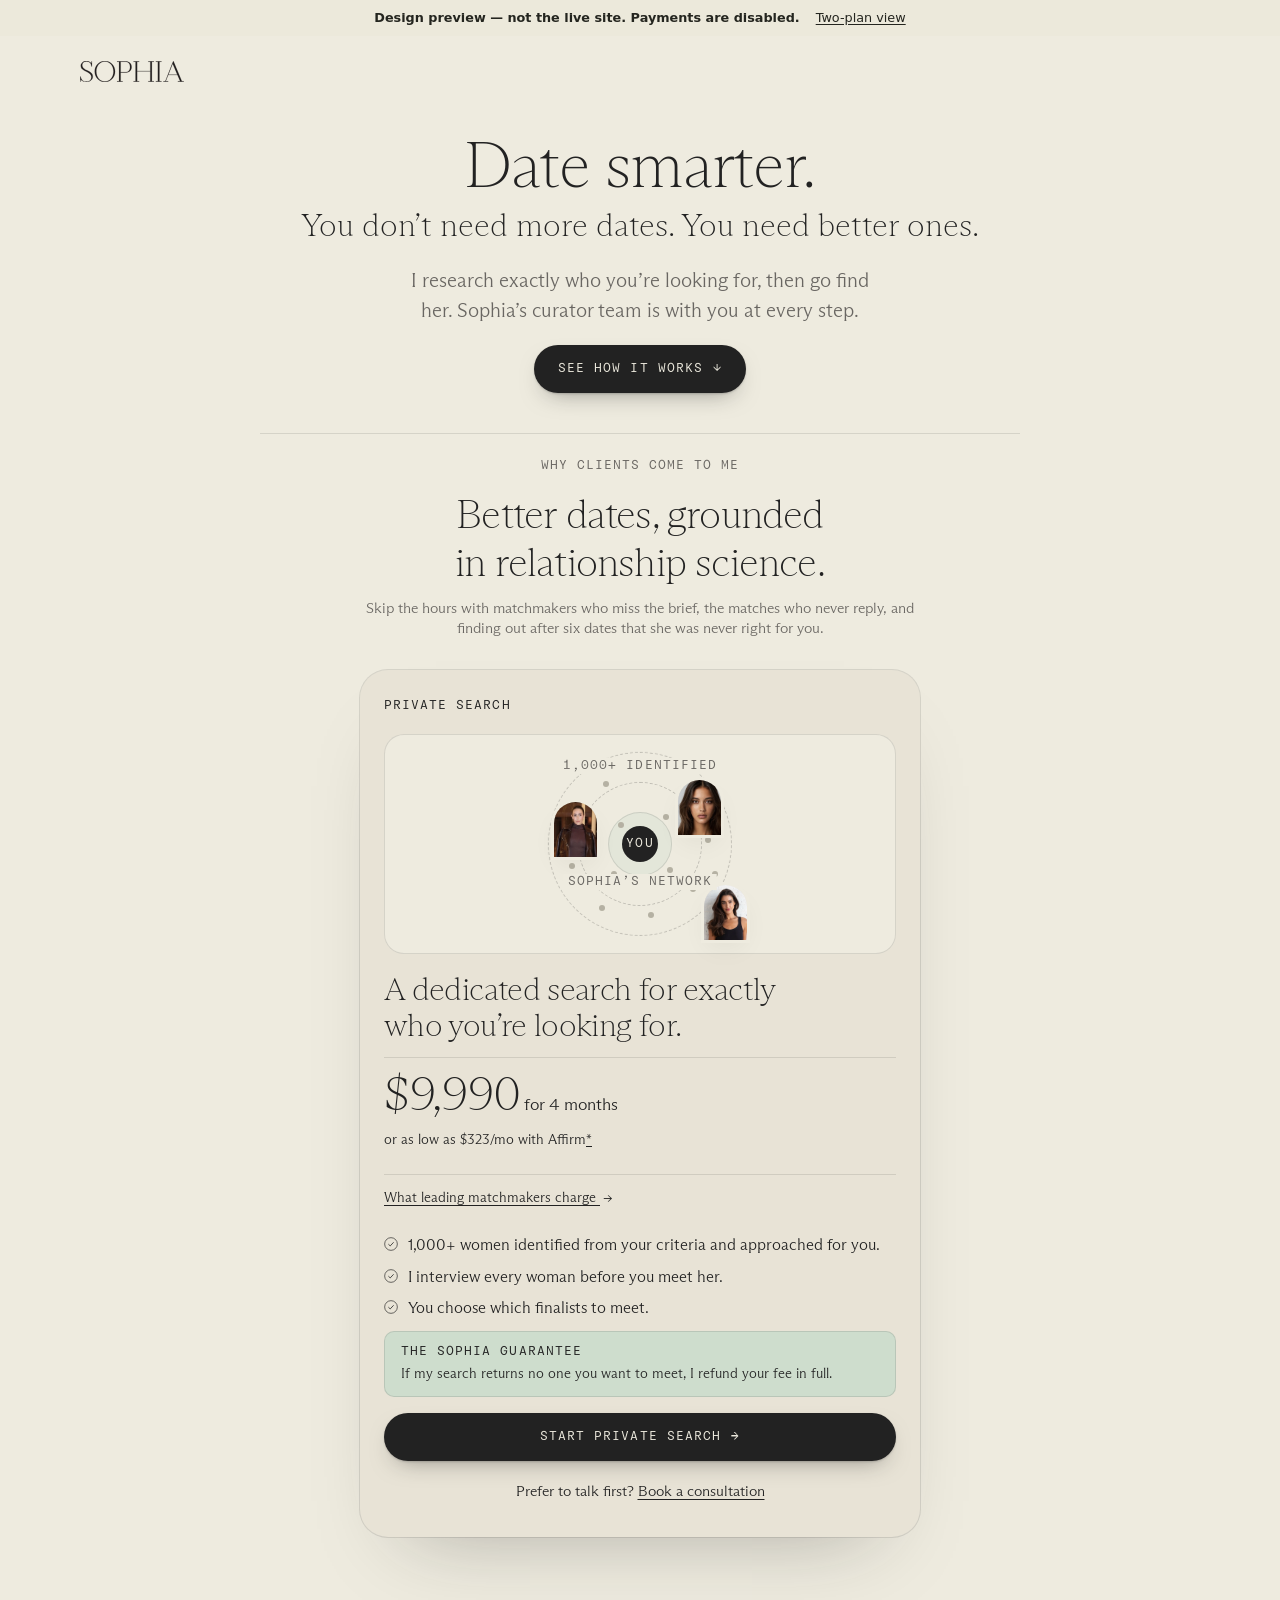
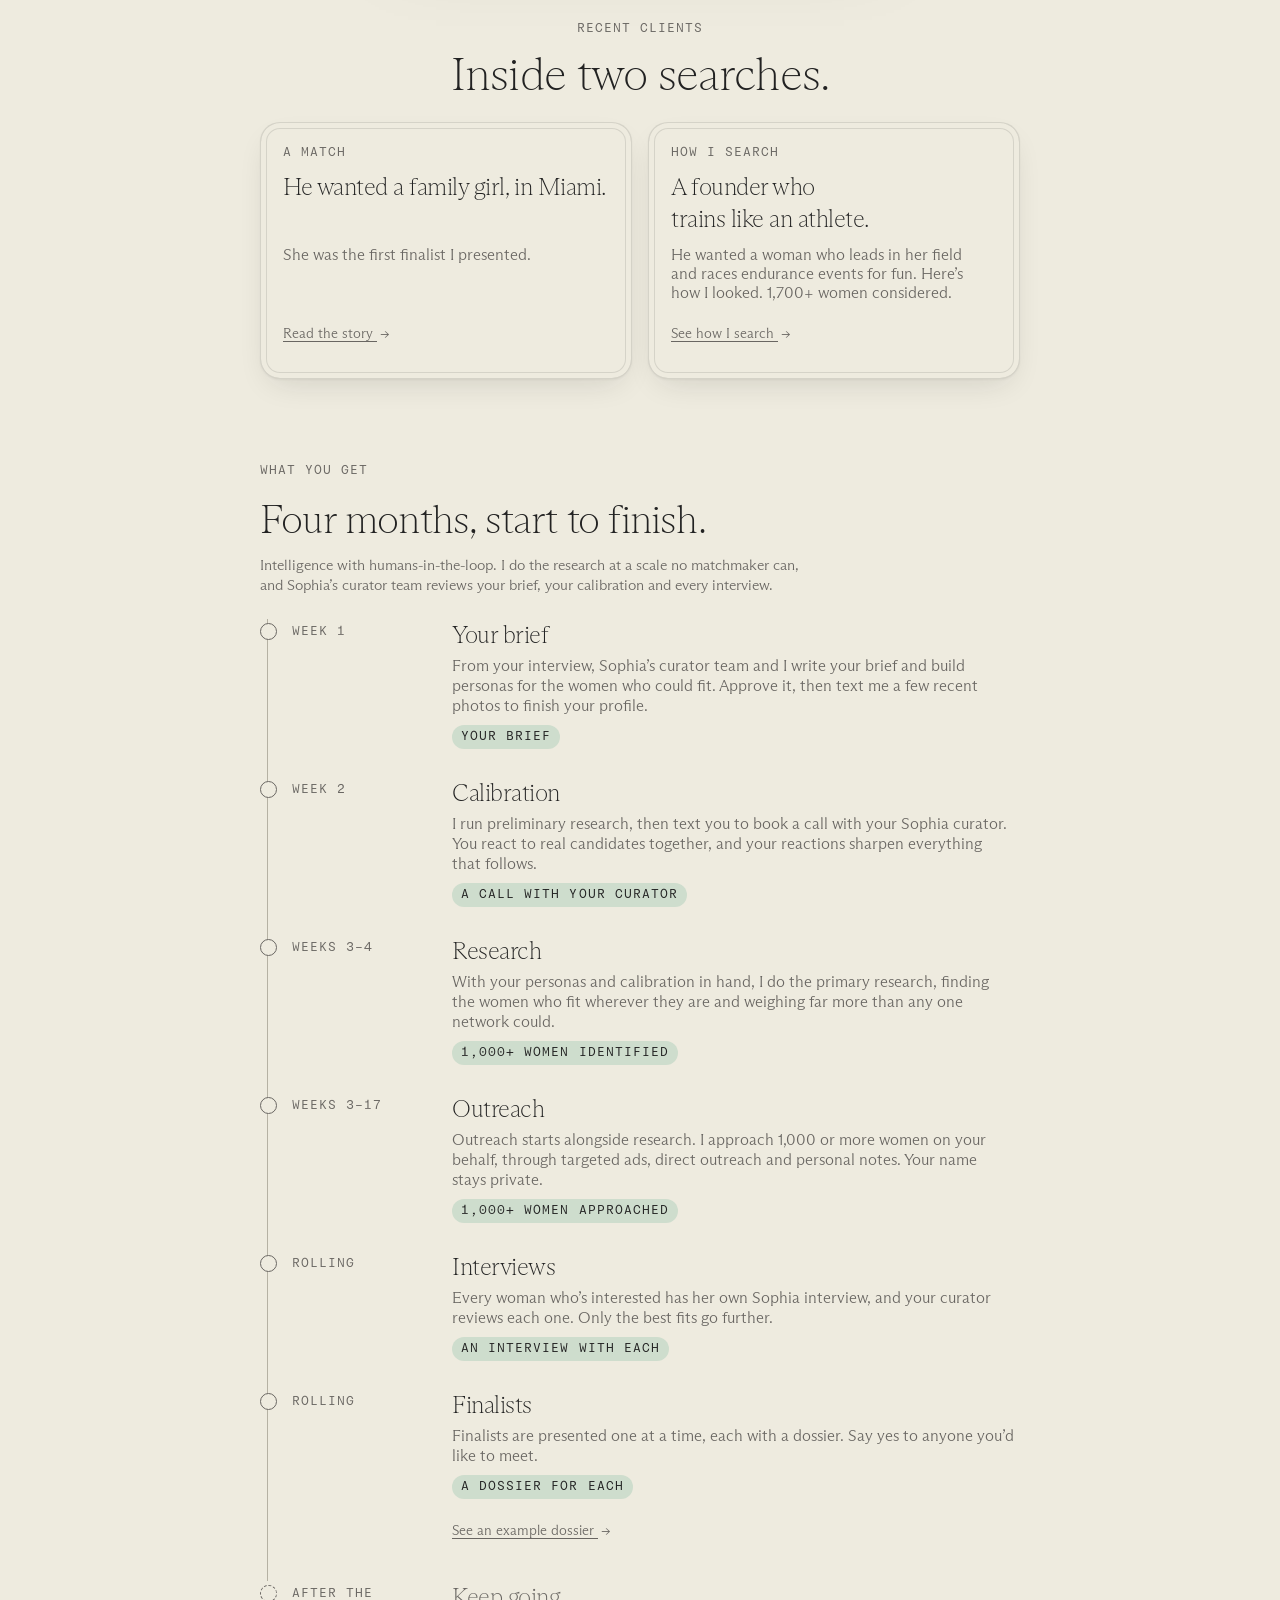
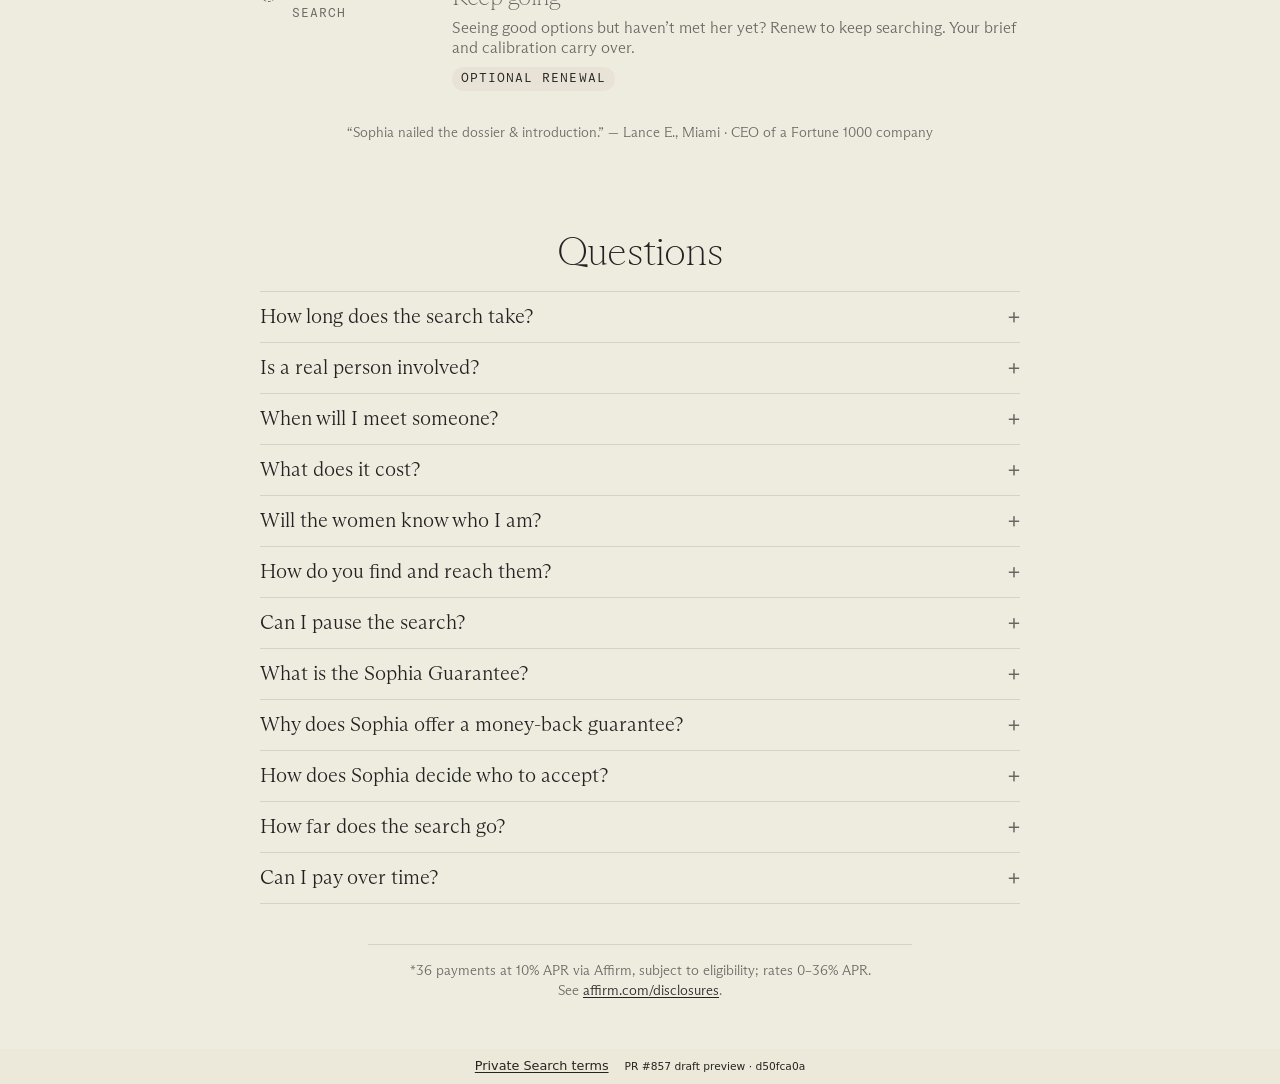
==== commit 238b1edd: "Update design preview to d50fca0a. Not the live site." ====
--- a/index.html
+++ b/index.html
@@ -9,5 +9,5 @@
 <link rel="stylesheet" href="./preview.css">
 <script type="module" src="./preview.js"></script>
 </head>
-<body><div id="root" data-prefix="./" data-route=""><link rel="preload" as="image" href="./assets/plans/sophia-wordmark.svg" fetchPriority="high"/><link rel="preload" as="image" href="./assets/plans/overhaul/josephine.webp" imageSizes="56px"/><link rel="preload" as="image" href="./assets/plans/overhaul/kristina.webp" imageSizes="56px"/><link rel="preload" as="image" href="./assets/plans/overhaul/alyssa.webp" imageSizes="56px"/><aside class="preview-banner"><strong>Design preview — not the live site. Payments are disabled.</strong><a href="./two/">Two-plan view</a></aside><main class="It i  " data-plans-overhaul="true" data-plans-version="search_only_v1"><header class="Oe"><img alt="Sophia" width="104" height="21" src="./assets/plans/sophia-wordmark.svg" fetchPriority="high"/></header><section id="top" class="m"><h1>Date smarter.</h1><p class="Pe">You don’t need more dates. You need better ones.</p><p class="Qe">I research exactly who you’re looking for, then go find her. Sophia’s curator team is with you at every step.</p><a class="L Fa" href="#how">See how it works<!-- --> <span aria-hidden="true">↓</span></a></section><section id="why" class="Ct" aria-labelledby="why-title"><p class="w">Why clients come to me</p><h2 id="why-title">Better dates, grounded in relationship science.</h2><p class="Ca">Skip the hours with matchmakers who miss the brief, the matches who never reply, and finding out after six dates that she was never right for you.</p></section><section id="plans" class="Ve " aria-label="Plans"><div class="Ba"><article id="private-search" class="R Sa" aria-labelledby="search-heading"><div class="Ta"><p class="We" id="search-title">Private Search</p></div><div class="At _e"><div class="Yi s" aria-hidden="true"><span class="Ii Ki"></span><span class="Ii mt"></span><span class="Ii K"></span><span class="ft" style="left:74%;top:24%;--i:0"></span><span class="ft" style="left:86%;top:48%;--i:1"></span><span class="ft" style="left:78%;top:74%;--i:2"></span><span class="ft" style="left:56%;top:88%;--i:3"></span><span class="ft" style="left:30%;top:84%;--i:4"></span><span class="ft" style="left:14%;top:62%;--i:5"></span><span class="ft" style="left:16%;top:34%;--i:6"></span><span class="ft" style="left:32%;top:18%;--i:7"></span><span class="ft" style="left:64%;top:36%;--i:8"></span><span class="ft" style="left:66%;top:64%;--i:9"></span><span class="ft" style="left:36%;top:66%;--i:10"></span><span class="ft" style="left:40%;top:40%;--i:11"></span><span class="ft" style="left:92%;top:30%;--i:12"></span><span class="ft" style="left:8%;top:46%;--i:13"></span><span class="ft" style="left:90%;top:66%;--i:14"></span><span class="ae bt Li"><img loading="eager" alt="" sizes="56px" style="position:absolute;inset:0;width:100%;height:100%;color:transparent" src="./assets/plans/overhaul/josephine.webp"/></span><span class="ae bt Oi"><img loading="eager" alt="" sizes="56px" style="position:absolute;inset:0;width:100%;height:100%;color:transparent" src="./assets/plans/overhaul/kristina.webp"/></span><span class="ae bt Pi"><img loading="eager" alt="" sizes="56px" style="position:absolute;inset:0;width:100%;height:100%;color:transparent" src="./assets/plans/overhaul/alyssa.webp"/></span><span class="ie">You</span><span class="ee Qi">Sophia’s network</span><span class="ee Vi">1,000<!-- -->+ identified</span></div></div><h2 id="search-heading" class="ti">A dedicated search for exactly who you’re looking for.</h2><div class="q"><p><b>$9,990</b> <span>for <!-- -->4<!-- --> months</span></p><p class="Z">or as low as <!-- -->$323<!-- -->/mo with Affirm<a href="#financing-footnote" aria-label="Financing disclosure">*</a></p></div><button type="button" class="Q" aria-haspopup="dialog">What leading matchmakers charge<!-- --> <span aria-hidden="true">→</span></button><ul class="G"><li><svg class="ui " viewBox="0 0 16 16" aria-hidden="true"><circle cx="8" cy="8" r="7.25" fill="none" stroke="currentColor" stroke-width="0.75"></circle><path d="M5 8.2 7.1 10.2 11 6" fill="none" stroke="currentColor" stroke-width="0.9"></path></svg><span>1,000<!-- -->+ women identified from your criteria and approached for you.</span></li><li><svg class="ui " viewBox="0 0 16 16" aria-hidden="true"><circle cx="8" cy="8" r="7.25" fill="none" stroke="currentColor" stroke-width="0.75"></circle><path d="M5 8.2 7.1 10.2 11 6" fill="none" stroke="currentColor" stroke-width="0.9"></path></svg><span>I interview every woman before you meet her.</span></li><li><svg class="ui " viewBox="0 0 16 16" aria-hidden="true"><circle cx="8" cy="8" r="7.25" fill="none" stroke="currentColor" stroke-width="0.75"></circle><path d="M5 8.2 7.1 10.2 11 6" fill="none" stroke="currentColor" stroke-width="0.9"></path></svg><span>You choose which finalists to meet.</span></li></ul><div class="Ea"><p class="Ye">The Sophia Guarantee</p><p>If my search returns no one you want to meet, I refund your fee in full.</p></div><div class="Ma"><button id="private-search-buy" type="button" class="L">Start Private Search <span aria-hidden="true">→</span></button><button id="private-search-consultation" type="button" class="Bt">Prefer to talk first? <u>Book a consultation</u></button></div></article></div></section><section id="proof" class="z" aria-labelledby="proof-title"><p class="w">Recent clients</p><h2 id="proof-title">Inside two searches.</h2><div class="ai"><article class="k"><p class="w">A match</p><h3>He wanted a family girl, in Miami.</h3><p>She was the first finalist I presented.</p><button type="button" class="Q" aria-haspopup="dialog">Read the story<!-- --> <span aria-hidden="true">→</span></button></article><article class="k"><p class="w">How I search</p><h3>A founder who trains like an athlete.</h3><p>He wanted a woman who leads in her field and races endurance events for fun. Here’s how I looked. 1,700+ women considered.</p><button type="button" class="Q" aria-haspopup="dialog">See how I search<!-- --> <span aria-hidden="true">→</span></button></article></div></section><section id="how" class="ii" aria-labelledby="how-title"><p class="w">What you get</p><h2 id="how-title">Four months, start to finish.</h2><p class="Na">Intelligence with humans-in-the-loop. I do the research at a scale no matchmaker can, and Sophia’s curator team reviews your brief, your calibration and every interview.</p><ol class="r" role="list"><li><span class="Le">Week 1</span><div><h3>Your brief</h3><p>From your interview, Sophia’s curator team and I write your brief and build personas for the women who could fit. Approve it, then text me a few recent photos to finish your profile.</p><span class="St">Your brief</span></div></li><li><span class="Le">Week 2</span><div><h3>Calibration</h3><p>I run preliminary research, then text you to book a call with your Sophia curator. You react to real candidates together, and your reactions sharpen everything that follows.</p><span class="St">A call with your curator</span></div></li><li><span class="Le">Weeks 3–4</span><div><h3>Research</h3><p>With your personas and calibration in hand, I do the primary research, finding the women who fit wherever they are and weighing far more than any one network could.</p><span class="St">1,000+ women identified</span></div></li><li><span class="Le">Weeks 3–17</span><div><h3>Outreach</h3><p>Outreach starts alongside research. I approach 1,000 or more women on your behalf, through targeted ads, direct outreach and personal notes. Your name stays private.</p><span class="St">1,000+ women approached</span></div></li><li><span class="Le">Rolling</span><div><h3>Interviews</h3><p>Every woman who’s interested has her own Sophia interview, and your curator reviews each one. Only the best fits go further.</p><span class="St">An interview with each</span></div></li><li><span class="Le">Rolling</span><div><h3>Finalists</h3><p>Finalists are presented one at a time, each with a dossier. Say yes to anyone you’d like to meet.</p><span class="St">A dossier for each</span><button type="button" class="Q qa" aria-haspopup="dialog">See an example dossier<!-- --> <span aria-hidden="true">→</span></button></div></li><li class="Tt"><span class="Le">After the search</span><div><h3>Keep going</h3><p>Seeing good options but haven’t met her yet? Renew to keep searching. Your brief and calibration carry over.</p><span class="St">Optional renewal</span></div></li></ol></section><p class="Ha">“Sophia nailed the dossier &amp; introduction.” — Lance E., Miami · CEO of a Fortune 1000 company</p><section class="Dt" aria-labelledby="faq-title"><h2 id="faq-title">Questions</h2><div><details class="f"><summary>How long does the search take?</summary><p>Four months from the day you’re charged. Outreach starts in your third week. Seeing good options when it ends? Renew to keep searching.</p></details><details class="f"><summary>Is a real person involved?</summary><p>Yes. Sophia’s curator team reviews your interview, shapes your brief with you and meets you to calibrate. I do the research and outreach, and your curator reviews every woman before she reaches you.</p></details><details class="f"><summary>When will I meet someone?</summary><p>As soon as a woman says yes and passes my interview. I won’t promise a date, but I will promise the work: 1,000 or more women approached on your behalf.</p></details><details class="f"><summary>What does it cost?</summary><p>$9,990 for four months, once. No subscription. Or pay over time with Affirm, as low as $323/mo.*</p></details><details class="f"><summary>Will the women know who I am?</summary><p>Not at first. I describe you without your name, and share your profile only with women I’ve interviewed.</p></details><details class="f"><summary>How do you find and reach them?</summary><p>I identify 1,000+ women who fit your brief, wherever they are, then reach them through targeted ads, direct outreach and personal notes. Your name stays private during outreach.</p></details><details class="f"><summary>Can I pause the search?</summary><p>Yes, once, for up to four weeks after outreach begins, say if you start seeing someone I’ve presented. Your clock stops, and the search resumes when the pause ends, or sooner if you ask, so the women I’ve found don’t go cold.</p></details><details class="f"><summary>What is the Sophia Guarantee?</summary><p>If my search returns no one you want to meet, I refund your fee in full. It’s decided when the search ends.</p></details><details class="f"><summary>Why does Sophia offer a money-back guarantee?</summary><p>I’m not aware of another matchmaker that offers one. I want my incentives to match yours, so I’m betting on my own work.</p></details><details class="f"><summary>How does Sophia decide who to accept?</summary><p>Sophia’s membership team accepts you when they believe I can succeed for you. With the guarantee, I’m betting on it. If your search looks harder than four months allows, I may ask for a consultation to revise the scope: more time and budget, or relaxing a few filters once you’ve seen the tradeoffs.</p></details><details class="f"><summary>How far does the search go?</summary><p>As far as it takes. For one client, a founder who trains like an athlete, I considered more than 1,700 women against his brief.</p></details><details class="f"><summary>Can I pay over time?</summary><p>Yes. As low as $323/mo with Affirm, subject to approval.* You’ll see your options at checkout.</p></details></div></section><p id="financing-footnote" class="N">*<!-- -->36 payments at 10% APR via Affirm, subject to eligibility; rates 0–36% APR. See<!-- --> <a href="https://www.affirm.com/disclosures" target="_blank" rel="noopener">affirm.com/disclosures</a>.</p></main><footer class="preview-footer"><a href="./terms/#private-search">Private Search terms</a><small>PR #857 draft preview · <!-- -->5da4a8d4</small></footer></div></body>
+<body><div id="root" data-prefix="./" data-route=""><link rel="preload" as="image" href="./assets/plans/sophia-wordmark.svg" fetchPriority="high"/><link rel="preload" as="image" href="./assets/plans/overhaul/josephine.webp" imageSizes="56px"/><link rel="preload" as="image" href="./assets/plans/overhaul/kristina.webp" imageSizes="56px"/><link rel="preload" as="image" href="./assets/plans/overhaul/alyssa.webp" imageSizes="56px"/><aside class="preview-banner"><strong>Design preview — not the live site. Payments are disabled.</strong><a href="./two/">Two-plan view</a></aside><main class="It i  " data-plans-overhaul="true" data-plans-version="search_only_v1"><header class="Oe"><img alt="Sophia" width="104" height="21" src="./assets/plans/sophia-wordmark.svg" fetchPriority="high"/></header><section id="top" class="m"><h1>Date smarter.</h1><p class="Pe">You don’t need more dates. You need better ones.</p><p class="Qe">I research exactly who you’re looking for, then go find her. Sophia’s curator team is with you at every step.</p><a class="L Fa" href="#how">See how it works<!-- --> <span aria-hidden="true">↓</span></a></section><section id="why" class="Ct" aria-labelledby="why-title"><p class="w">Why clients come to me</p><h2 id="why-title">Better dates, grounded in relationship science.</h2><p class="Ca">Skip the hours with matchmakers who miss the brief, the matches who never reply, and finding out after six dates that she was never right for you.</p></section><section id="plans" class="Ve " aria-label="Plans"><div class="Ba"><article id="private-search" class="R Sa" aria-labelledby="search-heading"><div class="Ta"><p class="We" id="search-title">Private Search</p></div><div class="At _e"><div class="Yi s" aria-hidden="true"><span class="Ii Ki"></span><span class="Ii mt"></span><span class="Ii K"></span><span class="ft" style="left:74%;top:24%;--i:0"></span><span class="ft" style="left:86%;top:48%;--i:1"></span><span class="ft" style="left:78%;top:74%;--i:2"></span><span class="ft" style="left:56%;top:88%;--i:3"></span><span class="ft" style="left:30%;top:84%;--i:4"></span><span class="ft" style="left:14%;top:62%;--i:5"></span><span class="ft" style="left:16%;top:34%;--i:6"></span><span class="ft" style="left:32%;top:18%;--i:7"></span><span class="ft" style="left:64%;top:36%;--i:8"></span><span class="ft" style="left:66%;top:64%;--i:9"></span><span class="ft" style="left:36%;top:66%;--i:10"></span><span class="ft" style="left:40%;top:40%;--i:11"></span><span class="ft" style="left:92%;top:30%;--i:12"></span><span class="ft" style="left:8%;top:46%;--i:13"></span><span class="ft" style="left:90%;top:66%;--i:14"></span><span class="ae bt Li"><img loading="eager" alt="" sizes="56px" style="position:absolute;inset:0;width:100%;height:100%;color:transparent" src="./assets/plans/overhaul/josephine.webp"/></span><span class="ae bt Oi"><img loading="eager" alt="" sizes="56px" style="position:absolute;inset:0;width:100%;height:100%;color:transparent" src="./assets/plans/overhaul/kristina.webp"/></span><span class="ae bt Pi"><img loading="eager" alt="" sizes="56px" style="position:absolute;inset:0;width:100%;height:100%;color:transparent" src="./assets/plans/overhaul/alyssa.webp"/></span><span class="ie">You</span><span class="ee Qi">Sophia’s network</span><span class="ee Vi">1,000<!-- -->+ identified</span></div></div><h2 id="search-heading" class="ti">A dedicated search for exactly who you’re looking for.</h2><div class="q"><p><b>$9,990</b> <span>for <!-- -->4<!-- --> months</span></p><p class="Z">or as low as <!-- -->$323<!-- -->/mo with Affirm<a href="#financing-footnote" aria-label="Financing disclosure">*</a></p></div><button type="button" class="Q" aria-haspopup="dialog">What leading matchmakers charge<!-- --> <span aria-hidden="true">→</span></button><ul class="G"><li><svg class="ui " viewBox="0 0 16 16" aria-hidden="true"><circle cx="8" cy="8" r="7.25" fill="none" stroke="currentColor" stroke-width="0.75"></circle><path d="M5 8.2 7.1 10.2 11 6" fill="none" stroke="currentColor" stroke-width="0.9"></path></svg><span>1,000<!-- -->+ women identified from your criteria and approached for you.</span></li><li><svg class="ui " viewBox="0 0 16 16" aria-hidden="true"><circle cx="8" cy="8" r="7.25" fill="none" stroke="currentColor" stroke-width="0.75"></circle><path d="M5 8.2 7.1 10.2 11 6" fill="none" stroke="currentColor" stroke-width="0.9"></path></svg><span>I interview every woman before you meet her.</span></li><li><svg class="ui " viewBox="0 0 16 16" aria-hidden="true"><circle cx="8" cy="8" r="7.25" fill="none" stroke="currentColor" stroke-width="0.75"></circle><path d="M5 8.2 7.1 10.2 11 6" fill="none" stroke="currentColor" stroke-width="0.9"></path></svg><span>You choose which finalists to meet.</span></li></ul><div class="Ea"><p class="Ye">The Sophia Guarantee</p><p>If my search returns no one you want to meet, I refund your fee in full.</p></div><div class="Ma"><button id="private-search-buy" type="button" class="L">Start Private Search <span aria-hidden="true">→</span></button><button id="private-search-consultation" type="button" class="Bt">Prefer to talk first? <u>Book a consultation</u></button></div></article></div></section><section id="proof" class="z" aria-labelledby="proof-title"><p class="w">Recent clients</p><h2 id="proof-title">Inside two searches.</h2><div class="ai"><article class="k"><p class="w">A match</p><h3>He wanted a family girl, in Miami.</h3><p>She was the first finalist I presented.</p><button type="button" class="Q" aria-haspopup="dialog">Read the story<!-- --> <span aria-hidden="true">→</span></button></article><article class="k"><p class="w">How I search</p><h3>A founder who trains like an athlete.</h3><p>He wanted a woman who leads in her field and races endurance events for fun. Here’s how I looked. 1,700+ women considered.</p><button type="button" class="Q" aria-haspopup="dialog">See how I search<!-- --> <span aria-hidden="true">→</span></button></article></div></section><section id="how" class="ii" aria-labelledby="how-title"><p class="w">What you get</p><h2 id="how-title">Four months, start to finish.</h2><p class="Na">Intelligence with humans-in-the-loop. I do the research at a scale no matchmaker can, and Sophia’s curator team reviews your brief, your calibration and every interview.</p><ol class="r" role="list"><li><span class="Le">Week 1</span><div><h3>Your brief</h3><p>From your interview, Sophia’s curator team and I write your brief and build personas for the women who could fit. Approve it, then text me a few recent photos to finish your profile.</p><span class="St">Your brief</span></div></li><li><span class="Le">Week 2</span><div><h3>Calibration</h3><p>I run preliminary research, then text you to book a call with your Sophia curator. You react to real candidates together, and your reactions sharpen everything that follows.</p><span class="St">A call with your curator</span></div></li><li><span class="Le">Weeks 3–4</span><div><h3>Research</h3><p>With your personas and calibration in hand, I do the primary research, finding the women who fit wherever they are and weighing far more than any one network could.</p><span class="St">1,000+ women identified</span></div></li><li><span class="Le">Weeks 3–17</span><div><h3>Outreach</h3><p>Outreach starts alongside research. I approach 1,000 or more women on your behalf, through targeted ads, direct outreach and personal notes. Your name stays private.</p><span class="St">1,000+ women approached</span></div></li><li><span class="Le">Rolling</span><div><h3>Interviews</h3><p>Every woman who’s interested has her own Sophia interview, and your curator reviews each one. Only the best fits go further.</p><span class="St">An interview with each</span></div></li><li><span class="Le">Rolling</span><div><h3>Finalists</h3><p>Finalists are presented one at a time, each with a dossier. Say yes to anyone you’d like to meet.</p><span class="St">A dossier for each</span><button type="button" class="Q qa" aria-haspopup="dialog">See an example dossier<!-- --> <span aria-hidden="true">→</span></button></div></li><li class="Tt"><span class="Le">After the search</span><div><h3>Keep going</h3><p>Seeing good options but haven’t met her yet? Renew to keep searching. Your brief and calibration carry over.</p><span class="St">Optional renewal</span></div></li></ol></section><p class="Ha">“Sophia nailed the dossier &amp; introduction.” — Lance E., Miami · CEO of a Fortune 1000 company</p><section class="Dt" aria-labelledby="faq-title"><h2 id="faq-title">Questions</h2><div><details class="f"><summary>How long does the search take?</summary><p>Four months from the day you’re charged. Outreach starts in your third week. Seeing good options when it ends? Renew to keep searching.</p></details><details class="f"><summary>Is a real person involved?</summary><p>Yes. Sophia’s curator team reviews your interview, shapes your brief with you and meets you to calibrate. I do the research and outreach, and your curator reviews every woman before she reaches you.</p></details><details class="f"><summary>When will I meet someone?</summary><p>As soon as a woman says yes and passes my interview. I won’t promise a date, but I will promise the work: 1,000 or more women approached on your behalf.</p></details><details class="f"><summary>What does it cost?</summary><p>$9,990 for four months, once. No subscription. Or pay over time with Affirm, as low as $323/mo.*</p></details><details class="f"><summary>Will the women know who I am?</summary><p>Not at first. I describe you without your name, and share your profile only with women I’ve interviewed.</p></details><details class="f"><summary>How do you find and reach them?</summary><p>I identify 1,000+ women who fit your brief, wherever they are, then reach them through targeted ads, direct outreach and personal notes. Your name stays private during outreach.</p></details><details class="f"><summary>Can I pause the search?</summary><p>Yes, once, for up to four weeks after outreach begins, say if you start seeing someone I’ve presented. Your clock stops, and the search resumes when the pause ends, or sooner if you ask, so the women I’ve found don’t go cold.</p></details><details class="f"><summary>What is the Sophia Guarantee?</summary><p>If my search returns no one you want to meet, I refund your fee in full. It’s decided when the search ends.</p></details><details class="f"><summary>Why does Sophia offer a money-back guarantee?</summary><p>I’m not aware of another matchmaker that offers one. I want my incentives to match yours, so I’m betting on my own work.</p></details><details class="f"><summary>How does Sophia decide who to accept?</summary><p>Sophia’s membership team accepts you when they believe I can succeed for you. With the guarantee, I’m betting on it. If your search looks harder than four months allows, I may ask for a consultation to revise the scope: more time and budget, or relaxing a few filters once you’ve seen the tradeoffs.</p></details><details class="f"><summary>How far does the search go?</summary><p>As far as it takes. For one client, a founder who trains like an athlete, I considered more than 1,700 women against his brief.</p></details><details class="f"><summary>Can I pay over time?</summary><p>Yes. As low as $323/mo with Affirm, subject to approval.* You’ll see your options at checkout.</p></details></div></section><p id="financing-footnote" class="N">*<!-- -->36 payments at 10% APR via Affirm, subject to eligibility; rates 0–36% APR. See<!-- --> <a href="https://www.affirm.com/disclosures" target="_blank" rel="noopener">affirm.com/disclosures</a>.</p></main><footer class="preview-footer"><a href="./terms/#private-search">Private Search terms</a><small>PR #857 draft preview · <!-- -->d50fca0a</small></footer></div></body>
 </html>
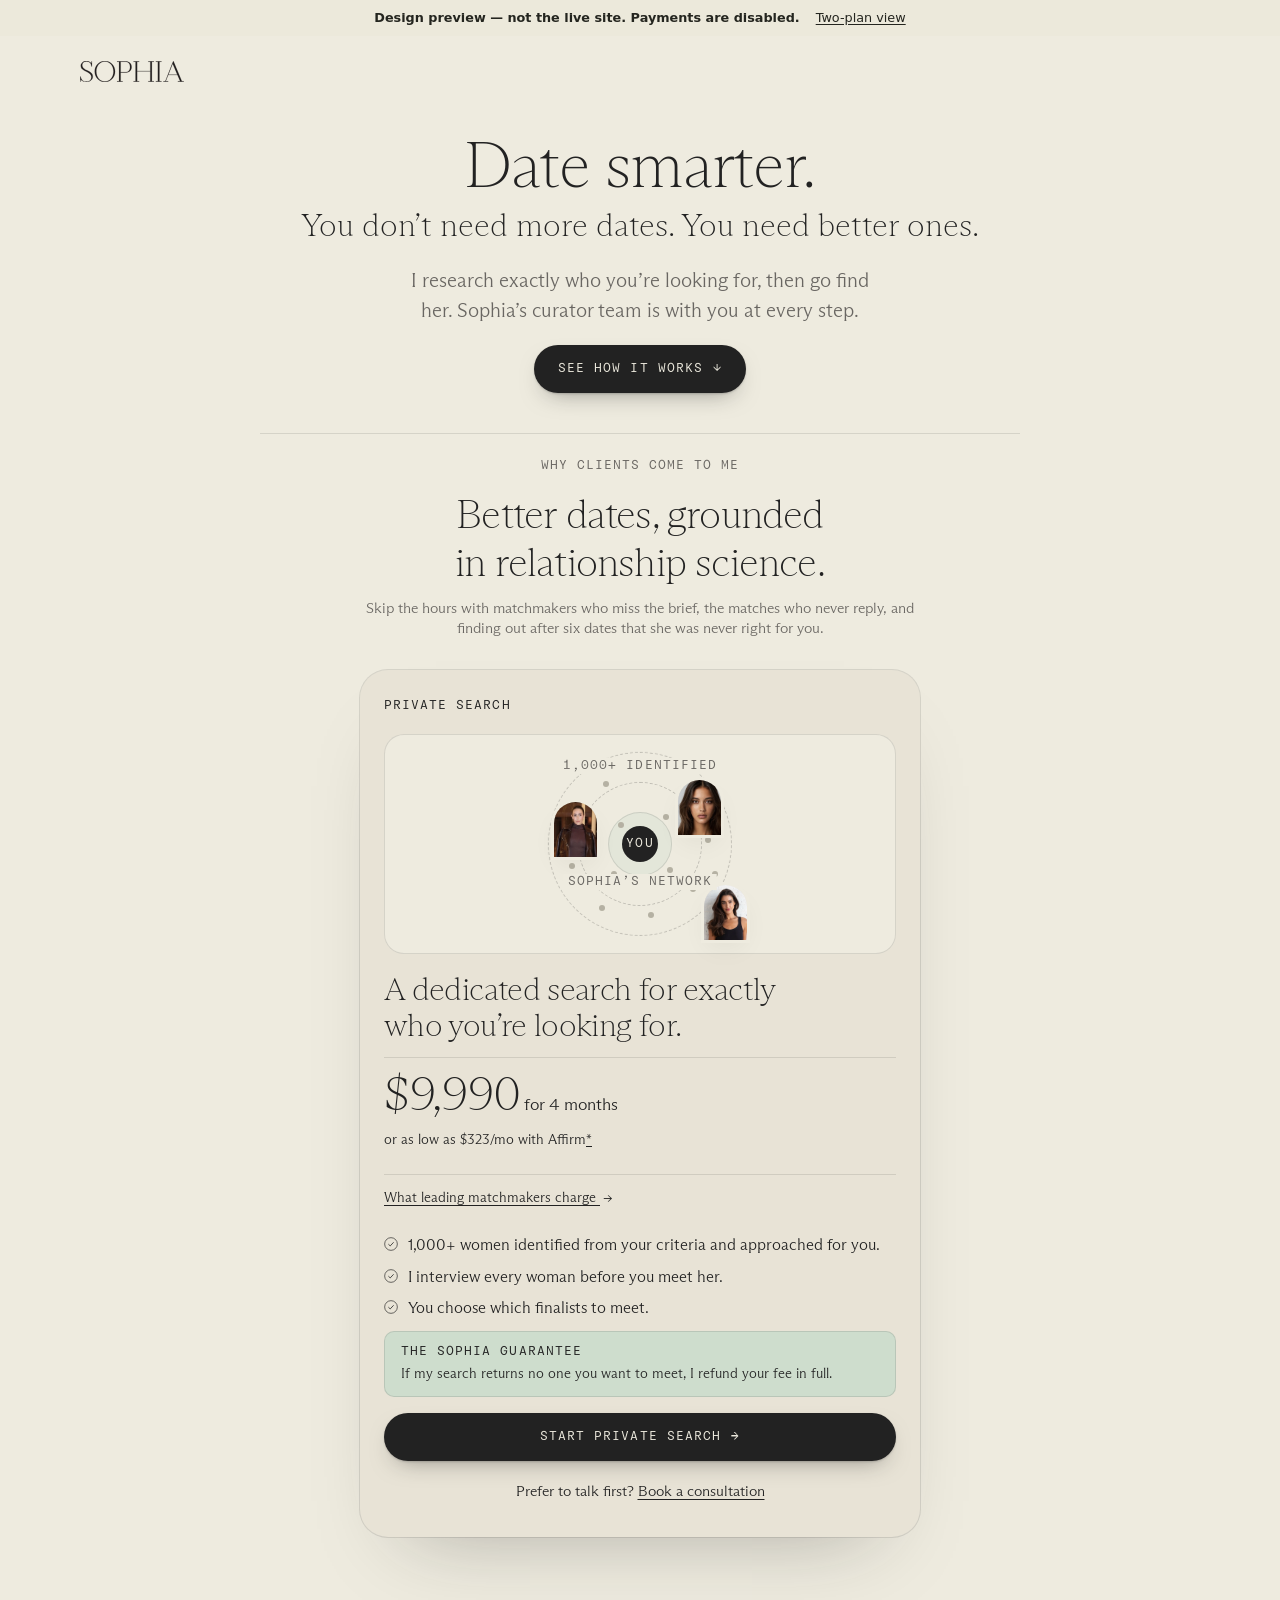
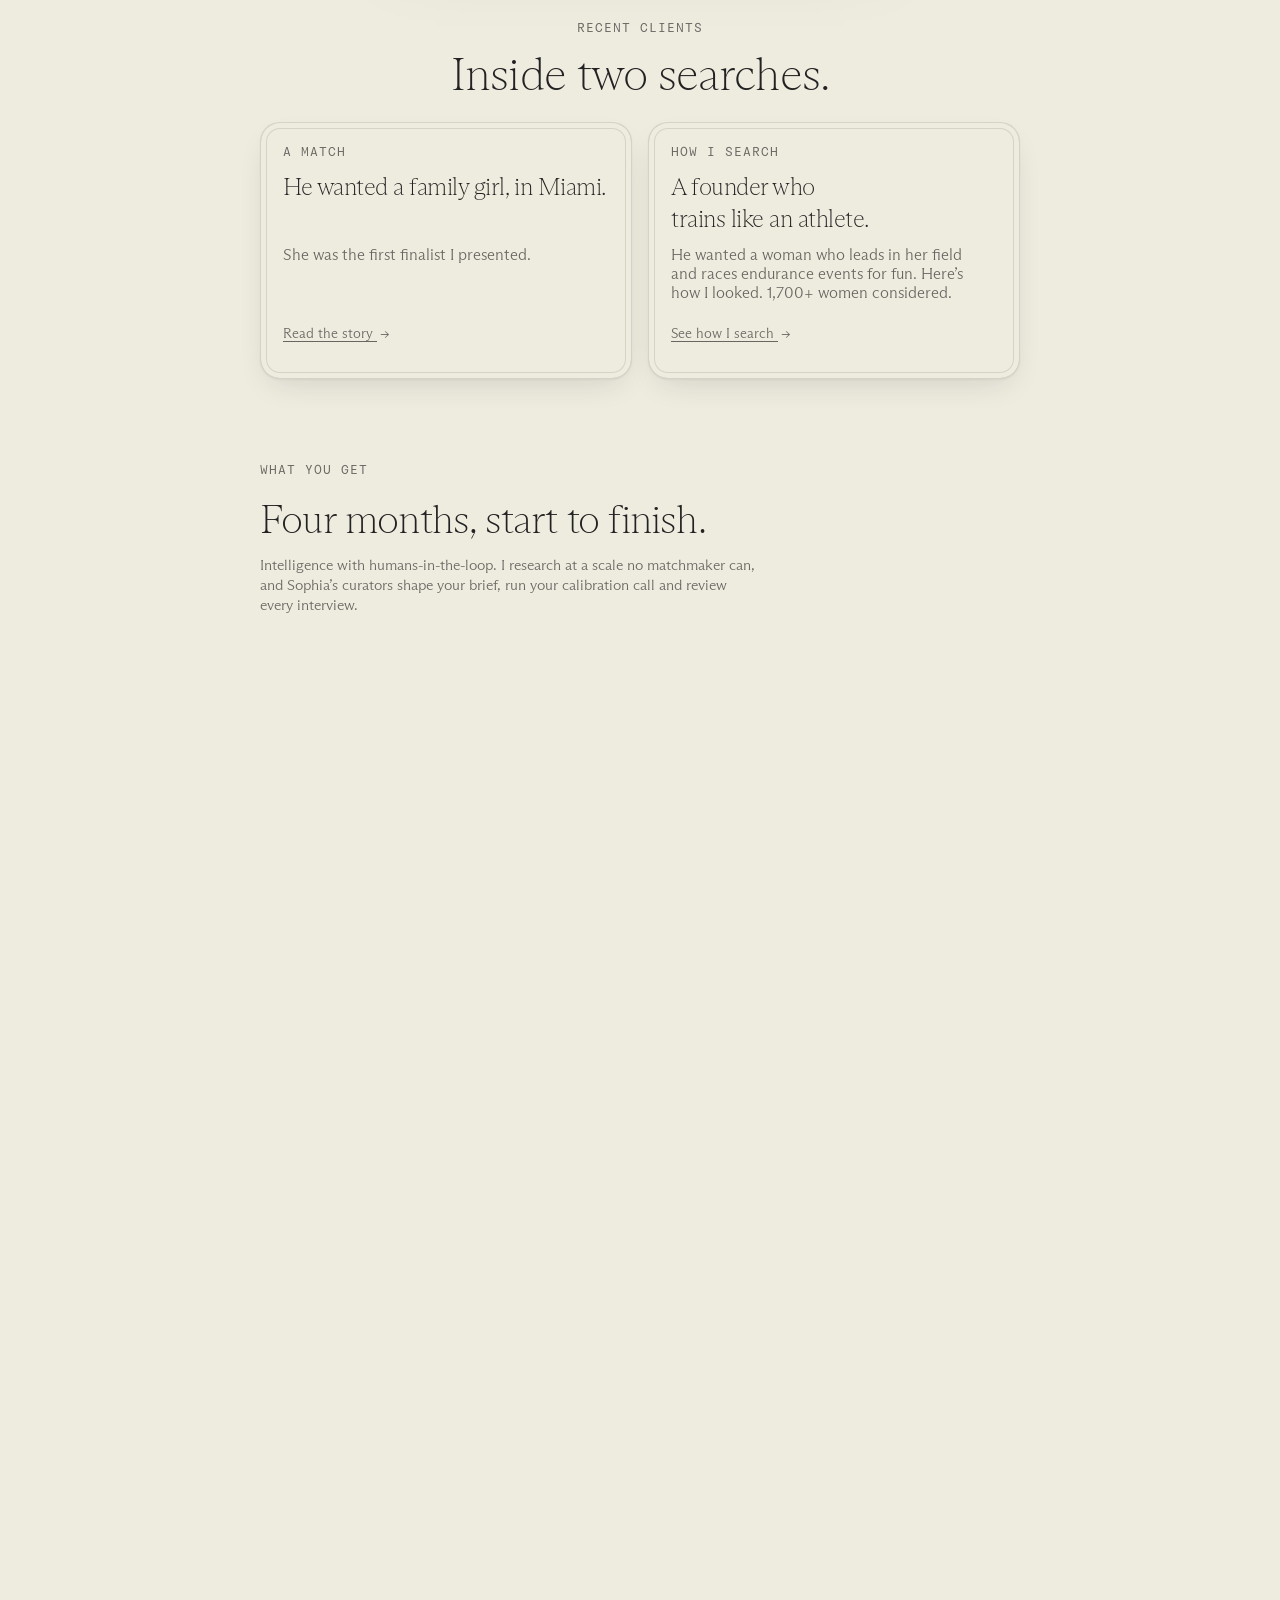
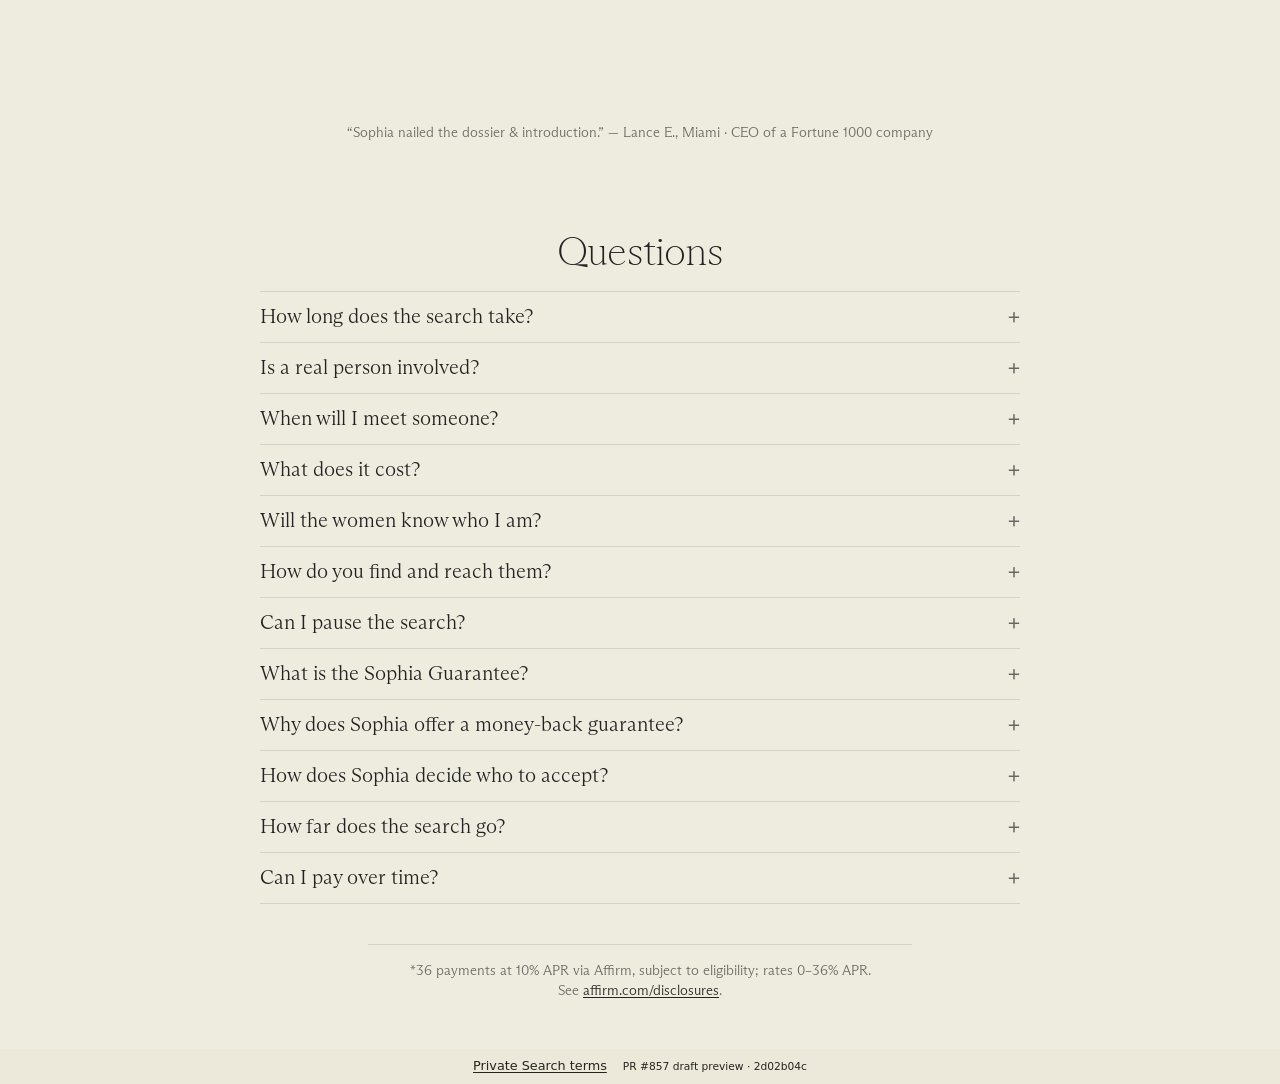
==== commit b215187e: "Update design preview to 2d02b04c. Not the live site." ====
--- a/index.html
+++ b/index.html
@@ -9,5 +9,5 @@
 <link rel="stylesheet" href="./preview.css">
 <script type="module" src="./preview.js"></script>
 </head>
-<body><div id="root" data-prefix="./" data-route=""><link rel="preload" as="image" href="./assets/plans/sophia-wordmark.svg" fetchPriority="high"/><link rel="preload" as="image" href="./assets/plans/overhaul/josephine.webp" imageSizes="56px"/><link rel="preload" as="image" href="./assets/plans/overhaul/kristina.webp" imageSizes="56px"/><link rel="preload" as="image" href="./assets/plans/overhaul/alyssa.webp" imageSizes="56px"/><aside class="preview-banner"><strong>Design preview — not the live site. Payments are disabled.</strong><a href="./two/">Two-plan view</a></aside><main class="It i  " data-plans-overhaul="true" data-plans-version="search_only_v1"><header class="Oe"><img alt="Sophia" width="104" height="21" src="./assets/plans/sophia-wordmark.svg" fetchPriority="high"/></header><section id="top" class="m"><h1>Date smarter.</h1><p class="Pe">You don’t need more dates. You need better ones.</p><p class="Qe">I research exactly who you’re looking for, then go find her. Sophia’s curator team is with you at every step.</p><a class="L Fa" href="#how">See how it works<!-- --> <span aria-hidden="true">↓</span></a></section><section id="why" class="Ct" aria-labelledby="why-title"><p class="w">Why clients come to me</p><h2 id="why-title">Better dates, grounded in relationship science.</h2><p class="Ca">Skip the hours with matchmakers who miss the brief, the matches who never reply, and finding out after six dates that she was never right for you.</p></section><section id="plans" class="Ve " aria-label="Plans"><div class="Ba"><article id="private-search" class="R Sa" aria-labelledby="search-heading"><div class="Ta"><p class="We" id="search-title">Private Search</p></div><div class="At _e"><div class="Yi s" aria-hidden="true"><span class="Ii Ki"></span><span class="Ii mt"></span><span class="Ii K"></span><span class="ft" style="left:74%;top:24%;--i:0"></span><span class="ft" style="left:86%;top:48%;--i:1"></span><span class="ft" style="left:78%;top:74%;--i:2"></span><span class="ft" style="left:56%;top:88%;--i:3"></span><span class="ft" style="left:30%;top:84%;--i:4"></span><span class="ft" style="left:14%;top:62%;--i:5"></span><span class="ft" style="left:16%;top:34%;--i:6"></span><span class="ft" style="left:32%;top:18%;--i:7"></span><span class="ft" style="left:64%;top:36%;--i:8"></span><span class="ft" style="left:66%;top:64%;--i:9"></span><span class="ft" style="left:36%;top:66%;--i:10"></span><span class="ft" style="left:40%;top:40%;--i:11"></span><span class="ft" style="left:92%;top:30%;--i:12"></span><span class="ft" style="left:8%;top:46%;--i:13"></span><span class="ft" style="left:90%;top:66%;--i:14"></span><span class="ae bt Li"><img loading="eager" alt="" sizes="56px" style="position:absolute;inset:0;width:100%;height:100%;color:transparent" src="./assets/plans/overhaul/josephine.webp"/></span><span class="ae bt Oi"><img loading="eager" alt="" sizes="56px" style="position:absolute;inset:0;width:100%;height:100%;color:transparent" src="./assets/plans/overhaul/kristina.webp"/></span><span class="ae bt Pi"><img loading="eager" alt="" sizes="56px" style="position:absolute;inset:0;width:100%;height:100%;color:transparent" src="./assets/plans/overhaul/alyssa.webp"/></span><span class="ie">You</span><span class="ee Qi">Sophia’s network</span><span class="ee Vi">1,000<!-- -->+ identified</span></div></div><h2 id="search-heading" class="ti">A dedicated search for exactly who you’re looking for.</h2><div class="q"><p><b>$9,990</b> <span>for <!-- -->4<!-- --> months</span></p><p class="Z">or as low as <!-- -->$323<!-- -->/mo with Affirm<a href="#financing-footnote" aria-label="Financing disclosure">*</a></p></div><button type="button" class="Q" aria-haspopup="dialog">What leading matchmakers charge<!-- --> <span aria-hidden="true">→</span></button><ul class="G"><li><svg class="ui " viewBox="0 0 16 16" aria-hidden="true"><circle cx="8" cy="8" r="7.25" fill="none" stroke="currentColor" stroke-width="0.75"></circle><path d="M5 8.2 7.1 10.2 11 6" fill="none" stroke="currentColor" stroke-width="0.9"></path></svg><span>1,000<!-- -->+ women identified from your criteria and approached for you.</span></li><li><svg class="ui " viewBox="0 0 16 16" aria-hidden="true"><circle cx="8" cy="8" r="7.25" fill="none" stroke="currentColor" stroke-width="0.75"></circle><path d="M5 8.2 7.1 10.2 11 6" fill="none" stroke="currentColor" stroke-width="0.9"></path></svg><span>I interview every woman before you meet her.</span></li><li><svg class="ui " viewBox="0 0 16 16" aria-hidden="true"><circle cx="8" cy="8" r="7.25" fill="none" stroke="currentColor" stroke-width="0.75"></circle><path d="M5 8.2 7.1 10.2 11 6" fill="none" stroke="currentColor" stroke-width="0.9"></path></svg><span>You choose which finalists to meet.</span></li></ul><div class="Ea"><p class="Ye">The Sophia Guarantee</p><p>If my search returns no one you want to meet, I refund your fee in full.</p></div><div class="Ma"><button id="private-search-buy" type="button" class="L">Start Private Search <span aria-hidden="true">→</span></button><button id="private-search-consultation" type="button" class="Bt">Prefer to talk first? <u>Book a consultation</u></button></div></article></div></section><section id="proof" class="z" aria-labelledby="proof-title"><p class="w">Recent clients</p><h2 id="proof-title">Inside two searches.</h2><div class="ai"><article class="k"><p class="w">A match</p><h3>He wanted a family girl, in Miami.</h3><p>She was the first finalist I presented.</p><button type="button" class="Q" aria-haspopup="dialog">Read the story<!-- --> <span aria-hidden="true">→</span></button></article><article class="k"><p class="w">How I search</p><h3>A founder who trains like an athlete.</h3><p>He wanted a woman who leads in her field and races endurance events for fun. Here’s how I looked. 1,700+ women considered.</p><button type="button" class="Q" aria-haspopup="dialog">See how I search<!-- --> <span aria-hidden="true">→</span></button></article></div></section><section id="how" class="ii" aria-labelledby="how-title"><p class="w">What you get</p><h2 id="how-title">Four months, start to finish.</h2><p class="Na">Intelligence with humans-in-the-loop. I do the research at a scale no matchmaker can, and Sophia’s curator team reviews your brief, your calibration and every interview.</p><ol class="r" role="list"><li><span class="Le">Week 1</span><div><h3>Your brief</h3><p>From your interview, Sophia’s curator team and I write your brief and build personas for the women who could fit. Approve it, then text me a few recent photos to finish your profile.</p><span class="St">Your brief</span></div></li><li><span class="Le">Week 2</span><div><h3>Calibration</h3><p>I run preliminary research, then text you to book a call with your Sophia curator. You react to real candidates together, and your reactions sharpen everything that follows.</p><span class="St">A call with your curator</span></div></li><li><span class="Le">Weeks 3–4</span><div><h3>Research</h3><p>With your personas and calibration in hand, I do the primary research, finding the women who fit wherever they are and weighing far more than any one network could.</p><span class="St">1,000+ women identified</span></div></li><li><span class="Le">Weeks 3–17</span><div><h3>Outreach</h3><p>Outreach starts alongside research. I approach 1,000 or more women on your behalf, through targeted ads, direct outreach and personal notes. Your name stays private.</p><span class="St">1,000+ women approached</span></div></li><li><span class="Le">Rolling</span><div><h3>Interviews</h3><p>Every woman who’s interested has her own Sophia interview, and your curator reviews each one. Only the best fits go further.</p><span class="St">An interview with each</span></div></li><li><span class="Le">Rolling</span><div><h3>Finalists</h3><p>Finalists are presented one at a time, each with a dossier. Say yes to anyone you’d like to meet.</p><span class="St">A dossier for each</span><button type="button" class="Q qa" aria-haspopup="dialog">See an example dossier<!-- --> <span aria-hidden="true">→</span></button></div></li><li class="Tt"><span class="Le">After the search</span><div><h3>Keep going</h3><p>Seeing good options but haven’t met her yet? Renew to keep searching. Your brief and calibration carry over.</p><span class="St">Optional renewal</span></div></li></ol></section><p class="Ha">“Sophia nailed the dossier &amp; introduction.” — Lance E., Miami · CEO of a Fortune 1000 company</p><section class="Dt" aria-labelledby="faq-title"><h2 id="faq-title">Questions</h2><div><details class="f"><summary>How long does the search take?</summary><p>Four months from the day you’re charged. Outreach starts in your third week. Seeing good options when it ends? Renew to keep searching.</p></details><details class="f"><summary>Is a real person involved?</summary><p>Yes. Sophia’s curator team reviews your interview, shapes your brief with you and meets you to calibrate. I do the research and outreach, and your curator reviews every woman before she reaches you.</p></details><details class="f"><summary>When will I meet someone?</summary><p>As soon as a woman says yes and passes my interview. I won’t promise a date, but I will promise the work: 1,000 or more women approached on your behalf.</p></details><details class="f"><summary>What does it cost?</summary><p>$9,990 for four months, once. No subscription. Or pay over time with Affirm, as low as $323/mo.*</p></details><details class="f"><summary>Will the women know who I am?</summary><p>Not at first. I describe you without your name, and share your profile only with women I’ve interviewed.</p></details><details class="f"><summary>How do you find and reach them?</summary><p>I identify 1,000+ women who fit your brief, wherever they are, then reach them through targeted ads, direct outreach and personal notes. Your name stays private during outreach.</p></details><details class="f"><summary>Can I pause the search?</summary><p>Yes, once, for up to four weeks after outreach begins, say if you start seeing someone I’ve presented. Your clock stops, and the search resumes when the pause ends, or sooner if you ask, so the women I’ve found don’t go cold.</p></details><details class="f"><summary>What is the Sophia Guarantee?</summary><p>If my search returns no one you want to meet, I refund your fee in full. It’s decided when the search ends.</p></details><details class="f"><summary>Why does Sophia offer a money-back guarantee?</summary><p>I’m not aware of another matchmaker that offers one. I want my incentives to match yours, so I’m betting on my own work.</p></details><details class="f"><summary>How does Sophia decide who to accept?</summary><p>Sophia’s membership team accepts you when they believe I can succeed for you. With the guarantee, I’m betting on it. If your search looks harder than four months allows, I may ask for a consultation to revise the scope: more time and budget, or relaxing a few filters once you’ve seen the tradeoffs.</p></details><details class="f"><summary>How far does the search go?</summary><p>As far as it takes. For one client, a founder who trains like an athlete, I considered more than 1,700 women against his brief.</p></details><details class="f"><summary>Can I pay over time?</summary><p>Yes. As low as $323/mo with Affirm, subject to approval.* You’ll see your options at checkout.</p></details></div></section><p id="financing-footnote" class="N">*<!-- -->36 payments at 10% APR via Affirm, subject to eligibility; rates 0–36% APR. See<!-- --> <a href="https://www.affirm.com/disclosures" target="_blank" rel="noopener">affirm.com/disclosures</a>.</p></main><footer class="preview-footer"><a href="./terms/#private-search">Private Search terms</a><small>PR #857 draft preview · <!-- -->d50fca0a</small></footer></div></body>
+<body><div id="root" data-prefix="./" data-route=""><link rel="preload" as="image" href="./assets/plans/sophia-wordmark.svg" fetchPriority="high"/><link rel="preload" as="image" href="./assets/plans/overhaul/josephine.webp" imageSizes="56px"/><link rel="preload" as="image" href="./assets/plans/overhaul/kristina.webp" imageSizes="56px"/><link rel="preload" as="image" href="./assets/plans/overhaul/alyssa.webp" imageSizes="56px"/><aside class="preview-banner"><strong>Design preview — not the live site. Payments are disabled.</strong><a href="./two/">Two-plan view</a></aside><main class="It i  " data-plans-overhaul="true" data-plans-version="search_only_v1"><header class="Oe"><img alt="Sophia" width="104" height="21" src="./assets/plans/sophia-wordmark.svg" fetchPriority="high"/></header><section id="top" class="m"><h1>Date smarter.</h1><p class="Pe">You don’t need more dates. You need better ones.</p><p class="Qe">I research exactly who you’re looking for, then go find her. Sophia’s curator team is with you at every step.</p><a class="L Fa" href="#how">See how it works<!-- --> <span aria-hidden="true">↓</span></a></section><section id="why" class="Ct" aria-labelledby="why-title"><p class="w">Why clients come to me</p><h2 id="why-title">Better dates, grounded in relationship science.</h2><p class="Ca">Skip the hours with matchmakers who miss the brief, the matches who never reply, and finding out after six dates that she was never right for you.</p></section><section id="plans" class="Ve " aria-label="Plans"><div class="Ba"><article id="private-search" class="R Sa" aria-labelledby="search-heading"><div class="Ta"><p class="We" id="search-title">Private Search</p></div><div class="At _e"><div class="Yi s" aria-hidden="true"><span class="Ii Ki"></span><span class="Ii mt"></span><span class="Ii K"></span><span class="ft" style="left:74%;top:24%;--i:0"></span><span class="ft" style="left:86%;top:48%;--i:1"></span><span class="ft" style="left:78%;top:74%;--i:2"></span><span class="ft" style="left:56%;top:88%;--i:3"></span><span class="ft" style="left:30%;top:84%;--i:4"></span><span class="ft" style="left:14%;top:62%;--i:5"></span><span class="ft" style="left:16%;top:34%;--i:6"></span><span class="ft" style="left:32%;top:18%;--i:7"></span><span class="ft" style="left:64%;top:36%;--i:8"></span><span class="ft" style="left:66%;top:64%;--i:9"></span><span class="ft" style="left:36%;top:66%;--i:10"></span><span class="ft" style="left:40%;top:40%;--i:11"></span><span class="ft" style="left:92%;top:30%;--i:12"></span><span class="ft" style="left:8%;top:46%;--i:13"></span><span class="ft" style="left:90%;top:66%;--i:14"></span><span class="ae bt Li"><img loading="eager" alt="" sizes="56px" style="position:absolute;inset:0;width:100%;height:100%;color:transparent" src="./assets/plans/overhaul/josephine.webp"/></span><span class="ae bt Oi"><img loading="eager" alt="" sizes="56px" style="position:absolute;inset:0;width:100%;height:100%;color:transparent" src="./assets/plans/overhaul/kristina.webp"/></span><span class="ae bt Pi"><img loading="eager" alt="" sizes="56px" style="position:absolute;inset:0;width:100%;height:100%;color:transparent" src="./assets/plans/overhaul/alyssa.webp"/></span><span class="ie">You</span><span class="ee Qi">Sophia’s network</span><span class="ee Vi">1,000<!-- -->+ identified</span></div></div><h2 id="search-heading" class="ti">A dedicated search for exactly who you’re looking for.</h2><div class="q"><p><b>$9,990</b> <span>for <!-- -->4<!-- --> months</span></p><p class="Z">or as low as <!-- -->$323<!-- -->/mo with Affirm<a href="#financing-footnote" aria-label="Financing disclosure">*</a></p></div><button type="button" class="Q" aria-haspopup="dialog">What leading matchmakers charge<!-- --> <span aria-hidden="true">→</span></button><ul class="G"><li><svg class="ui " viewBox="0 0 16 16" aria-hidden="true"><circle cx="8" cy="8" r="7.25" fill="none" stroke="currentColor" stroke-width="0.75"></circle><path d="M5 8.2 7.1 10.2 11 6" fill="none" stroke="currentColor" stroke-width="0.9"></path></svg><span>1,000<!-- -->+ women identified from your criteria and approached for you.</span></li><li><svg class="ui " viewBox="0 0 16 16" aria-hidden="true"><circle cx="8" cy="8" r="7.25" fill="none" stroke="currentColor" stroke-width="0.75"></circle><path d="M5 8.2 7.1 10.2 11 6" fill="none" stroke="currentColor" stroke-width="0.9"></path></svg><span>I interview every woman before you meet her.</span></li><li><svg class="ui " viewBox="0 0 16 16" aria-hidden="true"><circle cx="8" cy="8" r="7.25" fill="none" stroke="currentColor" stroke-width="0.75"></circle><path d="M5 8.2 7.1 10.2 11 6" fill="none" stroke="currentColor" stroke-width="0.9"></path></svg><span>You choose which finalists to meet.</span></li></ul><div class="Ea"><p class="Ye">The Sophia Guarantee</p><p>If my search returns no one you want to meet, I refund your fee in full.</p></div><div class="Ma"><button id="private-search-buy" type="button" class="L">Start Private Search <span aria-hidden="true">→</span></button><button id="private-search-consultation" type="button" class="Bt">Prefer to talk first? <u>Book a consultation</u></button></div></article></div></section><section id="proof" class="z" aria-labelledby="proof-title"><p class="w">Recent clients</p><h2 id="proof-title">Inside two searches.</h2><div class="ai"><article class="k"><p class="w">A match</p><h3>He wanted a family girl, in Miami.</h3><p>She was the first finalist I presented.</p><button type="button" class="Q" aria-haspopup="dialog">Read the story<!-- --> <span aria-hidden="true">→</span></button></article><article class="k"><p class="w">How I search</p><h3>A founder who trains like an athlete.</h3><p>He wanted a woman who leads in her field and races endurance events for fun. Here’s how I looked. 1,700+ women considered.</p><button type="button" class="Q" aria-haspopup="dialog">See how I search<!-- --> <span aria-hidden="true">→</span></button></article></div></section><section id="how" class="ii" aria-labelledby="how-title"><p class="w">What you get</p><h2 id="how-title">Four months, start to finish.</h2><p class="Na">Intelligence with humans-in-the-loop. I research at a scale no matchmaker can, and Sophia’s curators shape your brief, run your calibration call and review every interview.</p><ol class="r" role="list"><li><span class="Le">Week 1</span><div><h3>Your brief</h3><p>From your interview, Sophia’s curator team and I write your brief and build personas for the women who could fit. Approve it, then text me a few recent photos to finish your profile.</p><span class="St">Your brief</span></div></li><li><span class="Le">Week 2</span><div><h3>Calibration</h3><p>I run a first round of research, then text you to book a call with your Sophia curator. You react to real candidates together, and your reactions sharpen everything that follows.</p><span class="St">A call with your curator</span></div></li><li><span class="Le">Weeks 3–4</span><div><h3>Research</h3><p>Then I search in earnest, finding the women who fit wherever they are and weighing far more than any one network could.</p><span class="St">1,000+ women identified</span></div></li><li><span class="Le">Weeks 3–17</span><div><h3>Outreach</h3><p>Outreach starts alongside research. I approach 1,000 or more women on your behalf, through targeted ads, direct outreach and personal notes. Your name stays private.</p><span class="St">1,000+ women approached</span></div></li><li><span class="Le">Rolling</span><div><h3>Interviews</h3><p>Every woman who’s interested has her own Sophia interview, and your curator reviews each one. Only the best fits go further.</p><span class="St">An interview with each</span></div></li><li><span class="Le">Rolling</span><div><h3>Finalists</h3><p>Finalists are presented one at a time, each with a dossier. Say yes to anyone you’d like to meet.</p><span class="St">A dossier for each</span><button type="button" class="Q qa" aria-haspopup="dialog">See an example dossier<!-- --> <span aria-hidden="true">→</span></button></div></li><li class="Tt"><span class="Le">After the search</span><div><h3>Keep going</h3><p>Seeing good options but haven’t met her yet? Renew to keep searching. Your brief and calibration carry over.</p><span class="St">Optional renewal</span></div></li></ol></section><p class="Ha">“Sophia nailed the dossier &amp; introduction.” — Lance E., Miami · CEO of a Fortune 1000 company</p><section class="Dt" aria-labelledby="faq-title"><h2 id="faq-title">Questions</h2><div><details class="f"><summary>How long does the search take?</summary><p>Four months from the day you’re charged. Outreach starts in your third week. Seeing good options when it ends? Renew to keep searching.</p></details><details class="f"><summary>Is a real person involved?</summary><p>Yes. Sophia’s curator team reviews your interview, shapes your brief with you and runs your calibration call. I do the research and outreach, and your curator reviews every woman before she reaches you.</p></details><details class="f"><summary>When will I meet someone?</summary><p>As soon as a woman says yes and passes my interview. To get there, I approach 1,000 or more women on your behalf.</p></details><details class="f"><summary>What does it cost?</summary><p>$9,990 for four months, once. No subscription. Or pay over time with Affirm, as low as $323/mo.*</p></details><details class="f"><summary>Will the women know who I am?</summary><p>Not at first. I describe you without your name, and share your profile only with women I’ve interviewed.</p></details><details class="f"><summary>How do you find and reach them?</summary><p>I identify 1,000+ women who fit your brief, wherever they are, then reach them through targeted ads, direct outreach and personal notes. Your name stays private during outreach.</p></details><details class="f"><summary>Can I pause the search?</summary><p>Yes, once, for up to four weeks after outreach begins, say if you start seeing someone I’ve presented. Your clock stops while you’re paused, and the search picks up when the pause ends, or sooner if you ask.</p></details><details class="f"><summary>What is the Sophia Guarantee?</summary><p>If my search returns no one you want to meet, I refund your fee in full. It’s decided when the search ends.</p></details><details class="f"><summary>Why does Sophia offer a money-back guarantee?</summary><p>I want my incentives to match yours, so I’m betting on my own work.</p></details><details class="f"><summary>How does Sophia decide who to accept?</summary><p>Sophia’s membership team accepts you when they believe I can succeed for you. With the guarantee, I’m betting on it. If your search looks harder than four months allows, I may ask for a consultation to revise the scope: more time and budget, or relaxing a few filters once you’ve seen the tradeoffs.</p></details><details class="f"><summary>How far does the search go?</summary><p>As far as it takes. For one client, a founder who trains like an athlete, I considered more than 1,700 women in his first round alone.</p></details><details class="f"><summary>Can I pay over time?</summary><p>Yes. As low as $323/mo with Affirm, subject to approval.* You’ll see your options at checkout.</p></details></div></section><p id="financing-footnote" class="N">*<!-- -->36 payments at 10% APR via Affirm, subject to eligibility; rates 0–36% APR. See<!-- --> <a href="https://www.affirm.com/disclosures" target="_blank" rel="noopener">affirm.com/disclosures</a>.</p></main><footer class="preview-footer"><a href="./terms/#private-search">Private Search terms</a><small>PR #857 draft preview · <!-- -->2d02b04c</small></footer></div></body>
 </html>
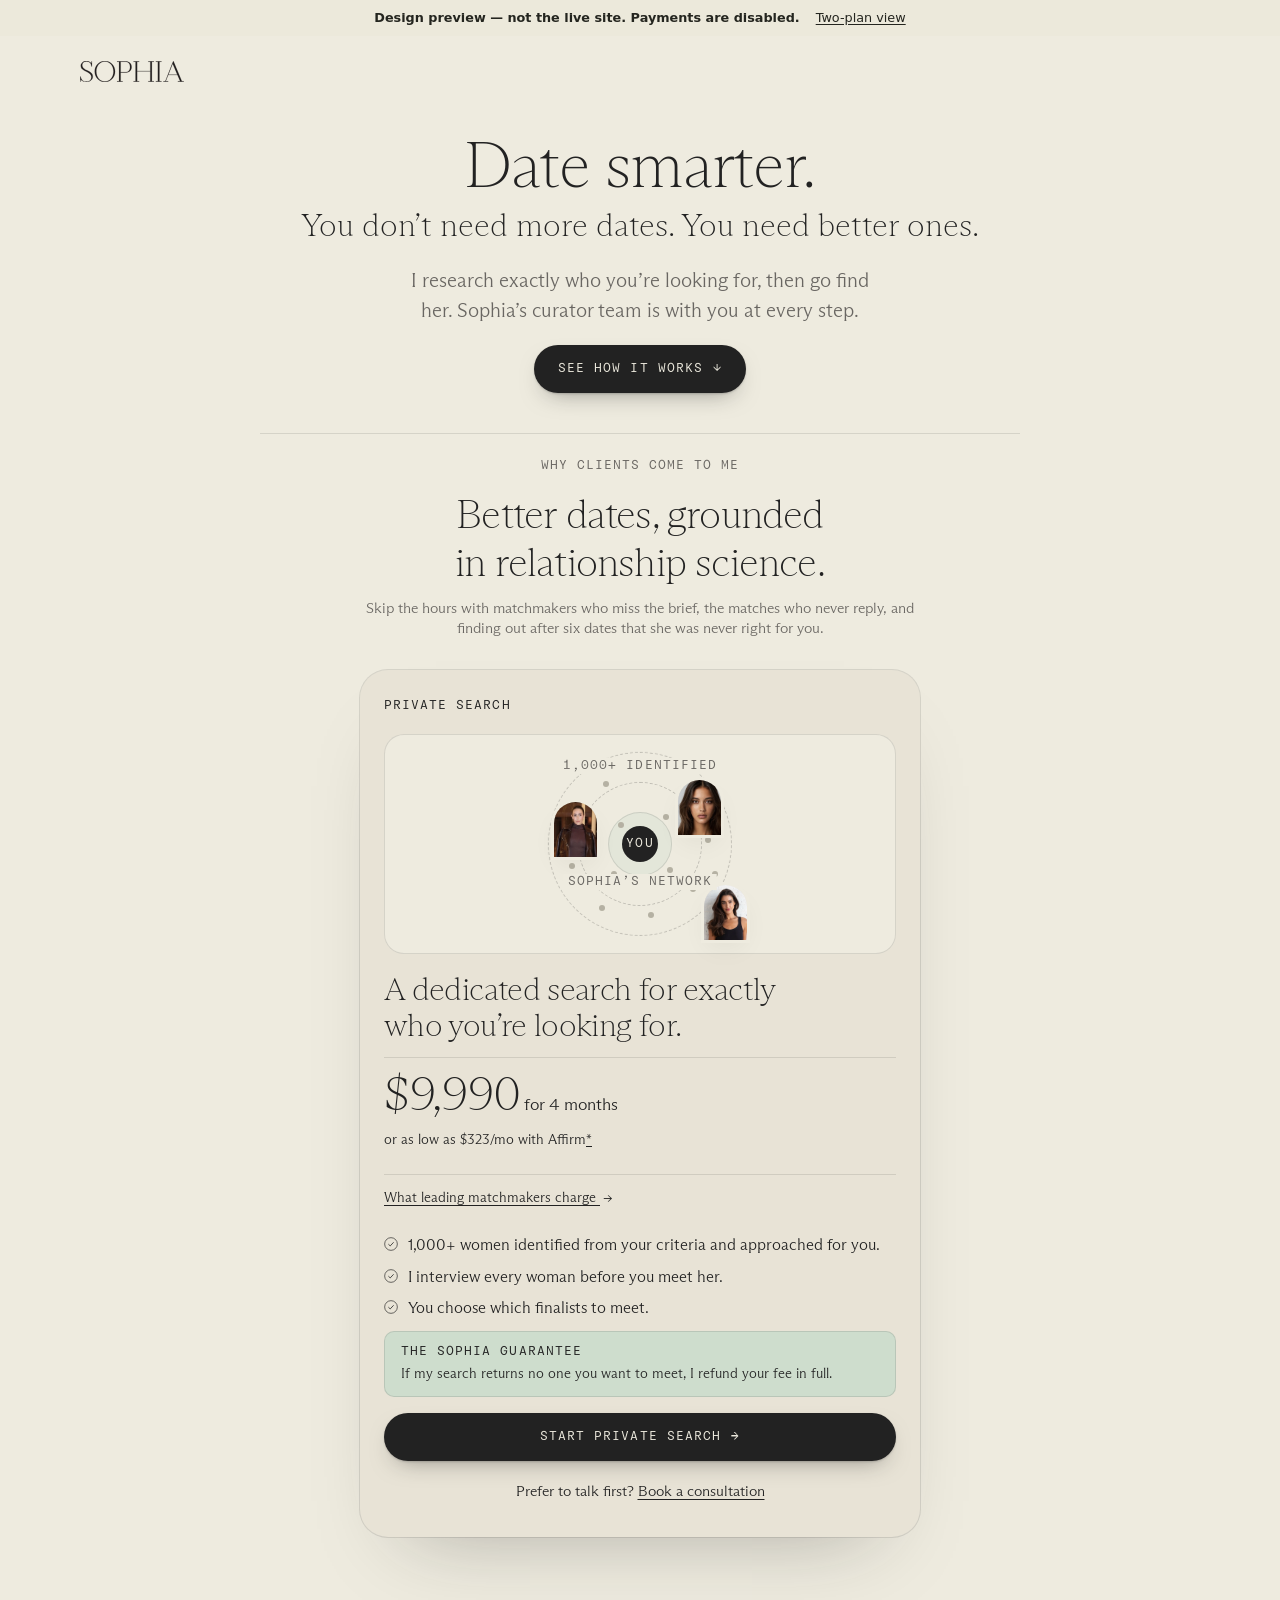
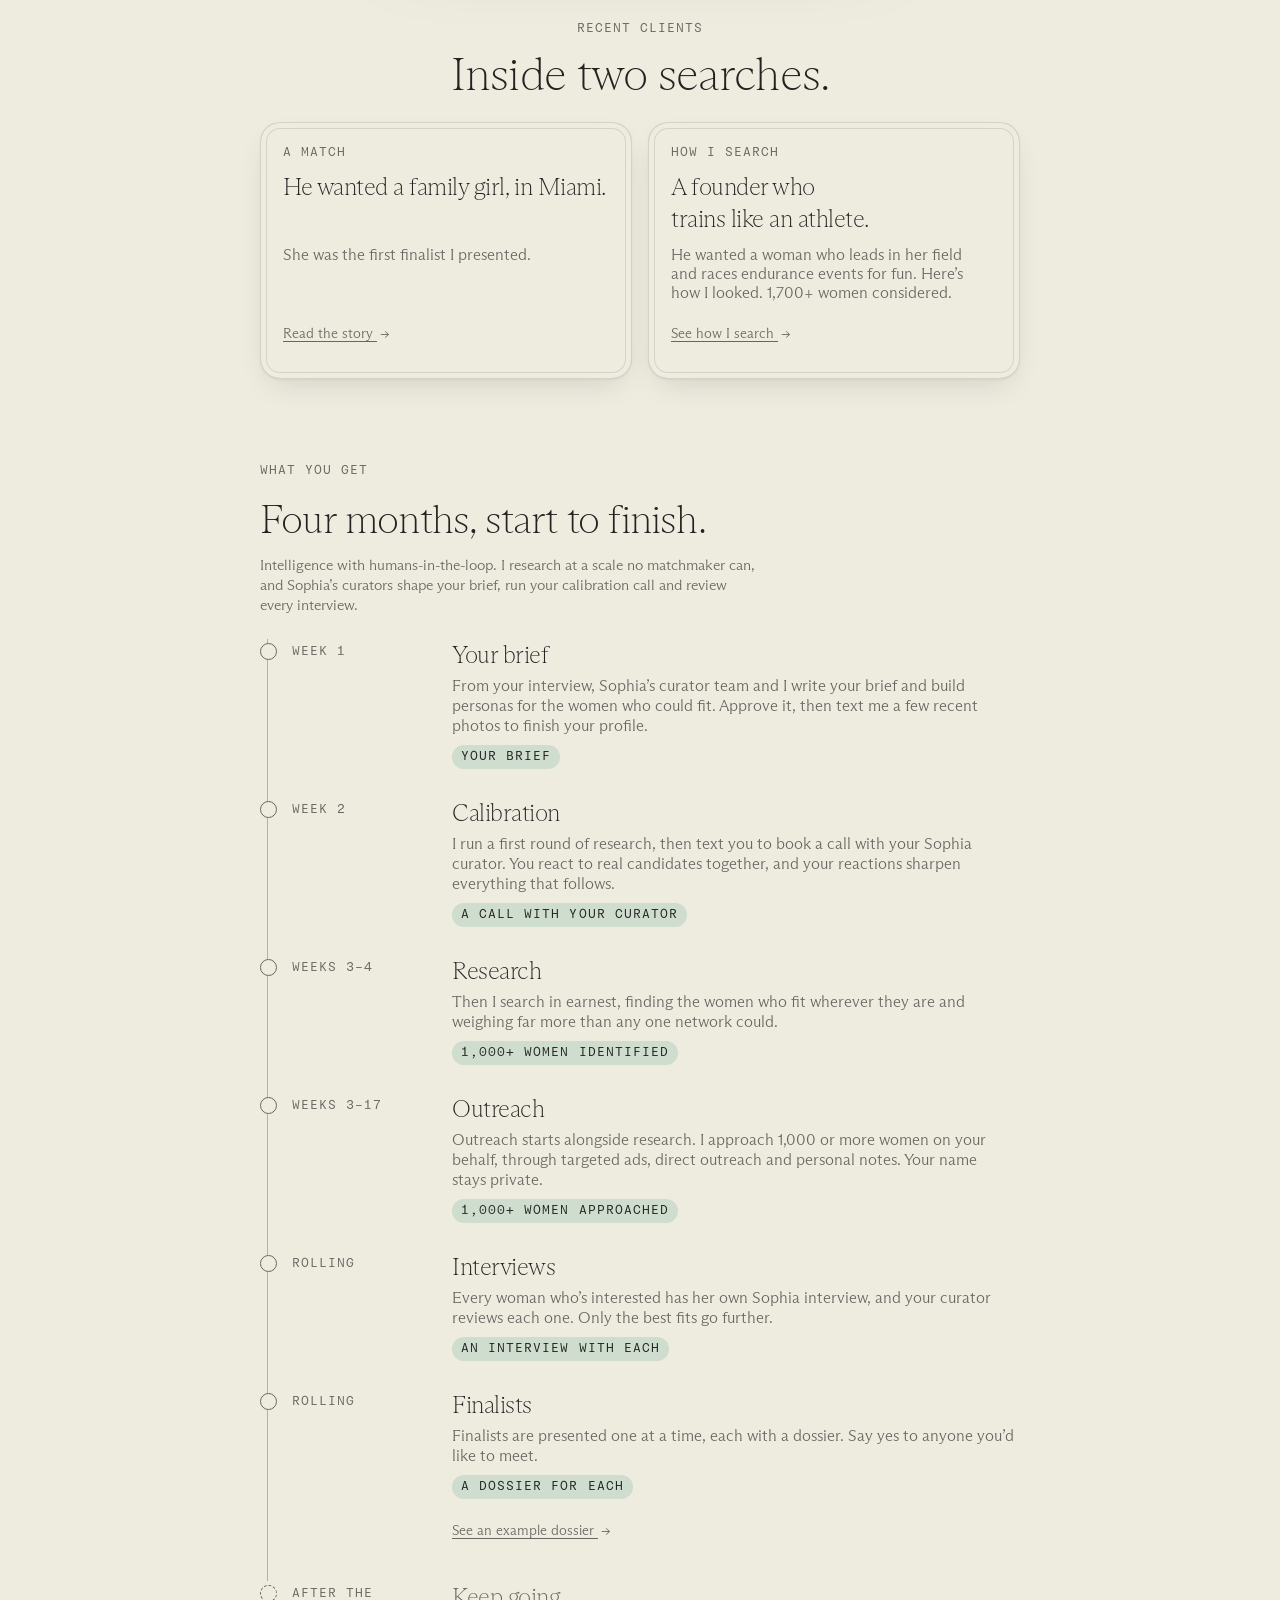
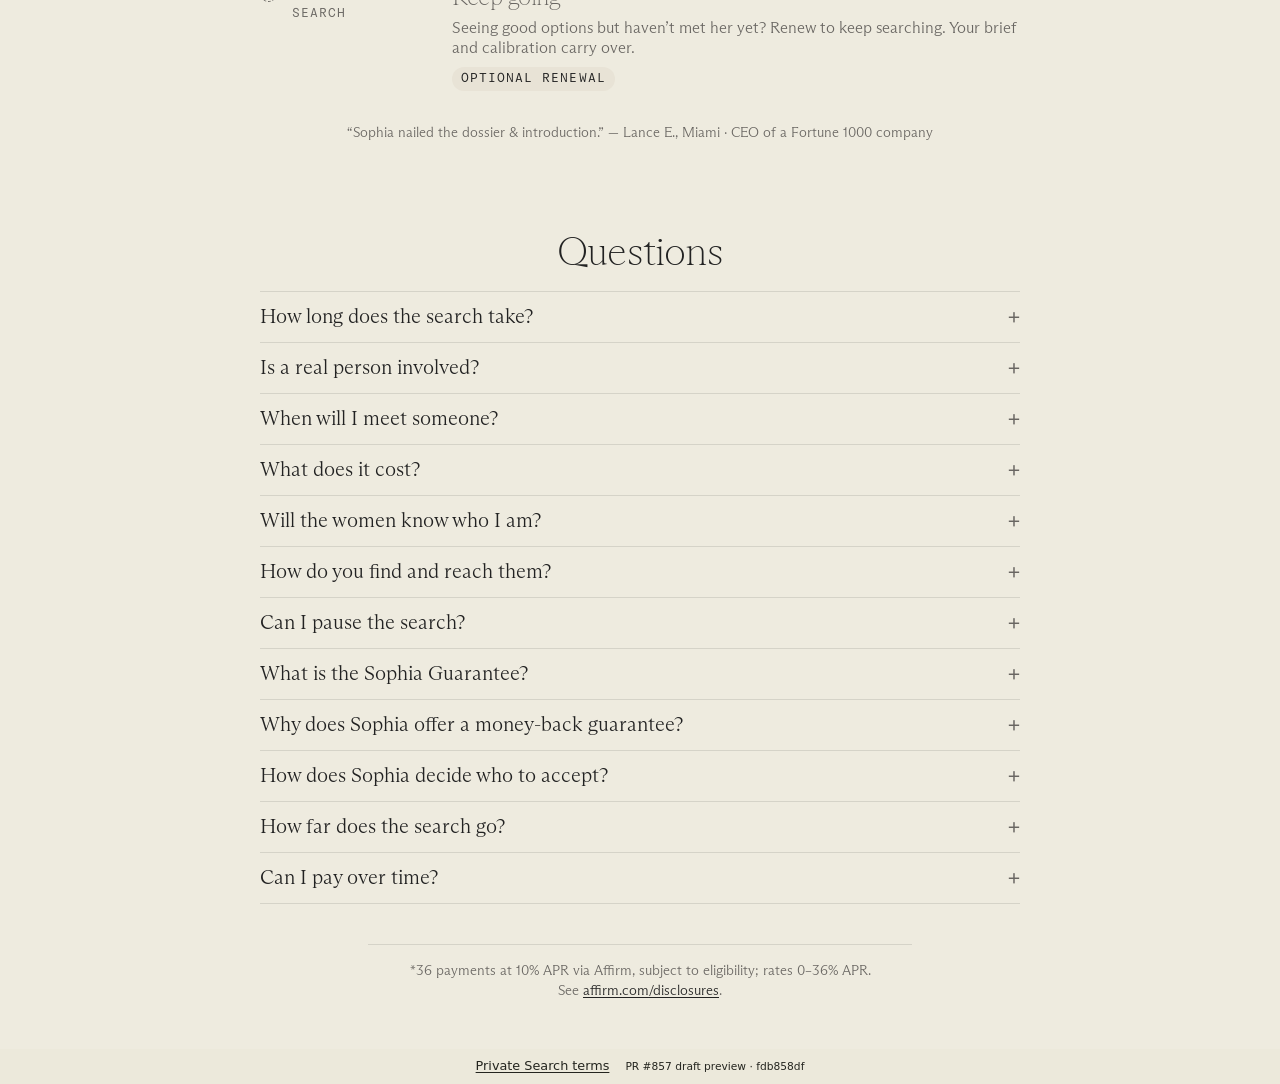
==== commit 6e78c3fc: "Update design preview to fdb858df. Not the live site." ====
--- a/index.html
+++ b/index.html
@@ -9,5 +9,5 @@
 <link rel="stylesheet" href="./preview.css">
 <script type="module" src="./preview.js"></script>
 </head>
-<body><div id="root" data-prefix="./" data-route=""><link rel="preload" as="image" href="./assets/plans/sophia-wordmark.svg" fetchPriority="high"/><link rel="preload" as="image" href="./assets/plans/overhaul/josephine.webp" imageSizes="56px"/><link rel="preload" as="image" href="./assets/plans/overhaul/kristina.webp" imageSizes="56px"/><link rel="preload" as="image" href="./assets/plans/overhaul/alyssa.webp" imageSizes="56px"/><aside class="preview-banner"><strong>Design preview — not the live site. Payments are disabled.</strong><a href="./two/">Two-plan view</a></aside><main class="It i  " data-plans-overhaul="true" data-plans-version="search_only_v1"><header class="Oe"><img alt="Sophia" width="104" height="21" src="./assets/plans/sophia-wordmark.svg" fetchPriority="high"/></header><section id="top" class="m"><h1>Date smarter.</h1><p class="Pe">You don’t need more dates. You need better ones.</p><p class="Qe">I research exactly who you’re looking for, then go find her. Sophia’s curator team is with you at every step.</p><a class="L Fa" href="#how">See how it works<!-- --> <span aria-hidden="true">↓</span></a></section><section id="why" class="Ct" aria-labelledby="why-title"><p class="w">Why clients come to me</p><h2 id="why-title">Better dates, grounded in relationship science.</h2><p class="Ca">Skip the hours with matchmakers who miss the brief, the matches who never reply, and finding out after six dates that she was never right for you.</p></section><section id="plans" class="Ve " aria-label="Plans"><div class="Ba"><article id="private-search" class="R Sa" aria-labelledby="search-heading"><div class="Ta"><p class="We" id="search-title">Private Search</p></div><div class="At _e"><div class="Yi s" aria-hidden="true"><span class="Ii Ki"></span><span class="Ii mt"></span><span class="Ii K"></span><span class="ft" style="left:74%;top:24%;--i:0"></span><span class="ft" style="left:86%;top:48%;--i:1"></span><span class="ft" style="left:78%;top:74%;--i:2"></span><span class="ft" style="left:56%;top:88%;--i:3"></span><span class="ft" style="left:30%;top:84%;--i:4"></span><span class="ft" style="left:14%;top:62%;--i:5"></span><span class="ft" style="left:16%;top:34%;--i:6"></span><span class="ft" style="left:32%;top:18%;--i:7"></span><span class="ft" style="left:64%;top:36%;--i:8"></span><span class="ft" style="left:66%;top:64%;--i:9"></span><span class="ft" style="left:36%;top:66%;--i:10"></span><span class="ft" style="left:40%;top:40%;--i:11"></span><span class="ft" style="left:92%;top:30%;--i:12"></span><span class="ft" style="left:8%;top:46%;--i:13"></span><span class="ft" style="left:90%;top:66%;--i:14"></span><span class="ae bt Li"><img loading="eager" alt="" sizes="56px" style="position:absolute;inset:0;width:100%;height:100%;color:transparent" src="./assets/plans/overhaul/josephine.webp"/></span><span class="ae bt Oi"><img loading="eager" alt="" sizes="56px" style="position:absolute;inset:0;width:100%;height:100%;color:transparent" src="./assets/plans/overhaul/kristina.webp"/></span><span class="ae bt Pi"><img loading="eager" alt="" sizes="56px" style="position:absolute;inset:0;width:100%;height:100%;color:transparent" src="./assets/plans/overhaul/alyssa.webp"/></span><span class="ie">You</span><span class="ee Qi">Sophia’s network</span><span class="ee Vi">1,000<!-- -->+ identified</span></div></div><h2 id="search-heading" class="ti">A dedicated search for exactly who you’re looking for.</h2><div class="q"><p><b>$9,990</b> <span>for <!-- -->4<!-- --> months</span></p><p class="Z">or as low as <!-- -->$323<!-- -->/mo with Affirm<a href="#financing-footnote" aria-label="Financing disclosure">*</a></p></div><button type="button" class="Q" aria-haspopup="dialog">What leading matchmakers charge<!-- --> <span aria-hidden="true">→</span></button><ul class="G"><li><svg class="ui " viewBox="0 0 16 16" aria-hidden="true"><circle cx="8" cy="8" r="7.25" fill="none" stroke="currentColor" stroke-width="0.75"></circle><path d="M5 8.2 7.1 10.2 11 6" fill="none" stroke="currentColor" stroke-width="0.9"></path></svg><span>1,000<!-- -->+ women identified from your criteria and approached for you.</span></li><li><svg class="ui " viewBox="0 0 16 16" aria-hidden="true"><circle cx="8" cy="8" r="7.25" fill="none" stroke="currentColor" stroke-width="0.75"></circle><path d="M5 8.2 7.1 10.2 11 6" fill="none" stroke="currentColor" stroke-width="0.9"></path></svg><span>I interview every woman before you meet her.</span></li><li><svg class="ui " viewBox="0 0 16 16" aria-hidden="true"><circle cx="8" cy="8" r="7.25" fill="none" stroke="currentColor" stroke-width="0.75"></circle><path d="M5 8.2 7.1 10.2 11 6" fill="none" stroke="currentColor" stroke-width="0.9"></path></svg><span>You choose which finalists to meet.</span></li></ul><div class="Ea"><p class="Ye">The Sophia Guarantee</p><p>If my search returns no one you want to meet, I refund your fee in full.</p></div><div class="Ma"><button id="private-search-buy" type="button" class="L">Start Private Search <span aria-hidden="true">→</span></button><button id="private-search-consultation" type="button" class="Bt">Prefer to talk first? <u>Book a consultation</u></button></div></article></div></section><section id="proof" class="z" aria-labelledby="proof-title"><p class="w">Recent clients</p><h2 id="proof-title">Inside two searches.</h2><div class="ai"><article class="k"><p class="w">A match</p><h3>He wanted a family girl, in Miami.</h3><p>She was the first finalist I presented.</p><button type="button" class="Q" aria-haspopup="dialog">Read the story<!-- --> <span aria-hidden="true">→</span></button></article><article class="k"><p class="w">How I search</p><h3>A founder who trains like an athlete.</h3><p>He wanted a woman who leads in her field and races endurance events for fun. Here’s how I looked. 1,700+ women considered.</p><button type="button" class="Q" aria-haspopup="dialog">See how I search<!-- --> <span aria-hidden="true">→</span></button></article></div></section><section id="how" class="ii" aria-labelledby="how-title"><p class="w">What you get</p><h2 id="how-title">Four months, start to finish.</h2><p class="Na">Intelligence with humans-in-the-loop. I research at a scale no matchmaker can, and Sophia’s curators shape your brief, run your calibration call and review every interview.</p><ol class="r" role="list"><li><span class="Le">Week 1</span><div><h3>Your brief</h3><p>From your interview, Sophia’s curator team and I write your brief and build personas for the women who could fit. Approve it, then text me a few recent photos to finish your profile.</p><span class="St">Your brief</span></div></li><li><span class="Le">Week 2</span><div><h3>Calibration</h3><p>I run a first round of research, then text you to book a call with your Sophia curator. You react to real candidates together, and your reactions sharpen everything that follows.</p><span class="St">A call with your curator</span></div></li><li><span class="Le">Weeks 3–4</span><div><h3>Research</h3><p>Then I search in earnest, finding the women who fit wherever they are and weighing far more than any one network could.</p><span class="St">1,000+ women identified</span></div></li><li><span class="Le">Weeks 3–17</span><div><h3>Outreach</h3><p>Outreach starts alongside research. I approach 1,000 or more women on your behalf, through targeted ads, direct outreach and personal notes. Your name stays private.</p><span class="St">1,000+ women approached</span></div></li><li><span class="Le">Rolling</span><div><h3>Interviews</h3><p>Every woman who’s interested has her own Sophia interview, and your curator reviews each one. Only the best fits go further.</p><span class="St">An interview with each</span></div></li><li><span class="Le">Rolling</span><div><h3>Finalists</h3><p>Finalists are presented one at a time, each with a dossier. Say yes to anyone you’d like to meet.</p><span class="St">A dossier for each</span><button type="button" class="Q qa" aria-haspopup="dialog">See an example dossier<!-- --> <span aria-hidden="true">→</span></button></div></li><li class="Tt"><span class="Le">After the search</span><div><h3>Keep going</h3><p>Seeing good options but haven’t met her yet? Renew to keep searching. Your brief and calibration carry over.</p><span class="St">Optional renewal</span></div></li></ol></section><p class="Ha">“Sophia nailed the dossier &amp; introduction.” — Lance E., Miami · CEO of a Fortune 1000 company</p><section class="Dt" aria-labelledby="faq-title"><h2 id="faq-title">Questions</h2><div><details class="f"><summary>How long does the search take?</summary><p>Four months from the day you’re charged. Outreach starts in your third week. Seeing good options when it ends? Renew to keep searching.</p></details><details class="f"><summary>Is a real person involved?</summary><p>Yes. Sophia’s curator team reviews your interview, shapes your brief with you and runs your calibration call. I do the research and outreach, and your curator reviews every woman before she reaches you.</p></details><details class="f"><summary>When will I meet someone?</summary><p>As soon as a woman says yes and passes my interview. To get there, I approach 1,000 or more women on your behalf.</p></details><details class="f"><summary>What does it cost?</summary><p>$9,990 for four months, once. No subscription. Or pay over time with Affirm, as low as $323/mo.*</p></details><details class="f"><summary>Will the women know who I am?</summary><p>Not at first. I describe you without your name, and share your profile only with women I’ve interviewed.</p></details><details class="f"><summary>How do you find and reach them?</summary><p>I identify 1,000+ women who fit your brief, wherever they are, then reach them through targeted ads, direct outreach and personal notes. Your name stays private during outreach.</p></details><details class="f"><summary>Can I pause the search?</summary><p>Yes, once, for up to four weeks after outreach begins, say if you start seeing someone I’ve presented. Your clock stops while you’re paused, and the search picks up when the pause ends, or sooner if you ask.</p></details><details class="f"><summary>What is the Sophia Guarantee?</summary><p>If my search returns no one you want to meet, I refund your fee in full. It’s decided when the search ends.</p></details><details class="f"><summary>Why does Sophia offer a money-back guarantee?</summary><p>I want my incentives to match yours, so I’m betting on my own work.</p></details><details class="f"><summary>How does Sophia decide who to accept?</summary><p>Sophia’s membership team accepts you when they believe I can succeed for you. With the guarantee, I’m betting on it. If your search looks harder than four months allows, I may ask for a consultation to revise the scope: more time and budget, or relaxing a few filters once you’ve seen the tradeoffs.</p></details><details class="f"><summary>How far does the search go?</summary><p>As far as it takes. For one client, a founder who trains like an athlete, I considered more than 1,700 women in his first round alone.</p></details><details class="f"><summary>Can I pay over time?</summary><p>Yes. As low as $323/mo with Affirm, subject to approval.* You’ll see your options at checkout.</p></details></div></section><p id="financing-footnote" class="N">*<!-- -->36 payments at 10% APR via Affirm, subject to eligibility; rates 0–36% APR. See<!-- --> <a href="https://www.affirm.com/disclosures" target="_blank" rel="noopener">affirm.com/disclosures</a>.</p></main><footer class="preview-footer"><a href="./terms/#private-search">Private Search terms</a><small>PR #857 draft preview · <!-- -->2d02b04c</small></footer></div></body>
+<body><div id="root" data-prefix="./" data-route=""><link rel="preload" as="image" href="./assets/plans/sophia-wordmark.svg" fetchPriority="high"/><link rel="preload" as="image" href="./assets/plans/overhaul/josephine.webp" imageSizes="56px"/><link rel="preload" as="image" href="./assets/plans/overhaul/kristina.webp" imageSizes="56px"/><link rel="preload" as="image" href="./assets/plans/overhaul/alyssa.webp" imageSizes="56px"/><aside class="preview-banner"><strong>Design preview — not the live site. Payments are disabled.</strong><a href="./two/">Two-plan view</a></aside><main class="It i  " data-plans-overhaul="true" data-plans-version="search_only_v1"><header class="Oe"><img alt="Sophia" width="104" height="21" src="./assets/plans/sophia-wordmark.svg" fetchPriority="high"/></header><section id="top" class="m"><h1>Date smarter.</h1><p class="Pe">You don’t need more dates. You need better ones.</p><p class="Qe">I research exactly who you’re looking for, then go find her. Sophia’s curator team is with you at every step.</p><a class="L Fa" href="#how">See how it works<!-- --> <span aria-hidden="true">↓</span></a></section><section id="why" class="Ct" aria-labelledby="why-title"><p class="w">Why clients come to me</p><h2 id="why-title">Better dates, grounded in relationship science.</h2><p class="Ca">Skip the hours with matchmakers who miss the brief, the matches who never reply, and finding out after six dates that she was never right for you.</p></section><section id="plans" class="Ve " aria-label="Plans"><div class="Ba"><article id="private-search" class="R Sa" aria-labelledby="search-heading"><div class="Ta"><p class="We" id="search-title">Private Search</p></div><div class="At _e"><div class="Yi s" aria-hidden="true"><span class="Ii Ki"></span><span class="Ii mt"></span><span class="Ii K"></span><span class="ft" style="left:74%;top:24%;--i:0"></span><span class="ft" style="left:86%;top:48%;--i:1"></span><span class="ft" style="left:78%;top:74%;--i:2"></span><span class="ft" style="left:56%;top:88%;--i:3"></span><span class="ft" style="left:30%;top:84%;--i:4"></span><span class="ft" style="left:14%;top:62%;--i:5"></span><span class="ft" style="left:16%;top:34%;--i:6"></span><span class="ft" style="left:32%;top:18%;--i:7"></span><span class="ft" style="left:64%;top:36%;--i:8"></span><span class="ft" style="left:66%;top:64%;--i:9"></span><span class="ft" style="left:36%;top:66%;--i:10"></span><span class="ft" style="left:40%;top:40%;--i:11"></span><span class="ft" style="left:92%;top:30%;--i:12"></span><span class="ft" style="left:8%;top:46%;--i:13"></span><span class="ft" style="left:90%;top:66%;--i:14"></span><span class="ae bt Li"><img loading="eager" alt="" sizes="56px" style="position:absolute;inset:0;width:100%;height:100%;color:transparent" src="./assets/plans/overhaul/josephine.webp"/></span><span class="ae bt Oi"><img loading="eager" alt="" sizes="56px" style="position:absolute;inset:0;width:100%;height:100%;color:transparent" src="./assets/plans/overhaul/kristina.webp"/></span><span class="ae bt Pi"><img loading="eager" alt="" sizes="56px" style="position:absolute;inset:0;width:100%;height:100%;color:transparent" src="./assets/plans/overhaul/alyssa.webp"/></span><span class="ie">You</span><span class="ee Qi">Sophia’s network</span><span class="ee Vi">1,000<!-- -->+ identified</span></div></div><h2 id="search-heading" class="ti">A dedicated search for exactly who you’re looking for.</h2><div class="q"><p><b>$9,990</b> <span>for <!-- -->4<!-- --> months</span></p><p class="Z">or as low as <!-- -->$323<!-- -->/mo with Affirm<a href="#financing-footnote" aria-label="Financing disclosure">*</a></p></div><button type="button" class="Q" aria-haspopup="dialog">What leading matchmakers charge<!-- --> <span aria-hidden="true">→</span></button><ul class="G"><li><svg class="ui " viewBox="0 0 16 16" aria-hidden="true"><circle cx="8" cy="8" r="7.25" fill="none" stroke="currentColor" stroke-width="0.75"></circle><path d="M5 8.2 7.1 10.2 11 6" fill="none" stroke="currentColor" stroke-width="0.9"></path></svg><span>1,000<!-- -->+ women identified from your criteria and approached for you.</span></li><li><svg class="ui " viewBox="0 0 16 16" aria-hidden="true"><circle cx="8" cy="8" r="7.25" fill="none" stroke="currentColor" stroke-width="0.75"></circle><path d="M5 8.2 7.1 10.2 11 6" fill="none" stroke="currentColor" stroke-width="0.9"></path></svg><span>I interview every woman before you meet her.</span></li><li><svg class="ui " viewBox="0 0 16 16" aria-hidden="true"><circle cx="8" cy="8" r="7.25" fill="none" stroke="currentColor" stroke-width="0.75"></circle><path d="M5 8.2 7.1 10.2 11 6" fill="none" stroke="currentColor" stroke-width="0.9"></path></svg><span>You choose which finalists to meet.</span></li></ul><div class="Ea"><p class="Ye">The Sophia Guarantee</p><p>If my search returns no one you want to meet, I refund your fee in full.</p></div><div class="Ma"><button id="private-search-buy" type="button" class="L">Start Private Search <span aria-hidden="true">→</span></button><button id="private-search-consultation" type="button" class="Bt">Prefer to talk first? <u>Book a consultation</u></button></div></article></div></section><section id="proof" class="z" aria-labelledby="proof-title"><p class="w">Recent clients</p><h2 id="proof-title">Inside two searches.</h2><div class="ai"><article class="k"><p class="w">A match</p><h3>He wanted a family girl, in Miami.</h3><p>She was the first finalist I presented.</p><button type="button" class="Q" aria-haspopup="dialog">Read the story<!-- --> <span aria-hidden="true">→</span></button></article><article class="k"><p class="w">How I search</p><h3>A founder who trains like an athlete.</h3><p>He wanted a woman who leads in her field and races endurance events for fun. Here’s how I looked. 1,700+ women considered.</p><button type="button" class="Q" aria-haspopup="dialog">See how I search<!-- --> <span aria-hidden="true">→</span></button></article></div></section><section id="how" class="ii" aria-labelledby="how-title"><p class="w">What you get</p><h2 id="how-title">Four months, start to finish.</h2><p class="Na">Intelligence with humans-in-the-loop. I research at a scale no matchmaker can, and Sophia’s curators shape your brief, run your calibration call and review every interview.</p><ol class="r" role="list"><li><span class="Le">Week 1</span><div><h3>Your brief</h3><p>From your interview, Sophia’s curator team and I write your brief and build personas for the women who could fit. Approve it, then text me a few recent photos to finish your profile.</p><span class="St">Your brief</span></div></li><li><span class="Le">Week 2</span><div><h3>Calibration</h3><p>I run a first round of research, then text you to book a call with your Sophia curator. You react to real candidates together, and your reactions sharpen everything that follows.</p><span class="St">A call with your curator</span></div></li><li><span class="Le">Weeks 3–4</span><div><h3>Research</h3><p>Then I search in earnest, finding the women who fit wherever they are and weighing far more than any one network could.</p><span class="St">1,000+ women identified</span></div></li><li><span class="Le">Weeks 3–17</span><div><h3>Outreach</h3><p>Outreach starts alongside research. I approach 1,000 or more women on your behalf, through targeted ads, direct outreach and personal notes. Your name stays private.</p><span class="St">1,000+ women approached</span></div></li><li><span class="Le">Rolling</span><div><h3>Interviews</h3><p>Every woman who’s interested has her own Sophia interview, and your curator reviews each one. Only the best fits go further.</p><span class="St">An interview with each</span></div></li><li><span class="Le">Rolling</span><div><h3>Finalists</h3><p>Finalists are presented one at a time, each with a dossier. Say yes to anyone you’d like to meet.</p><span class="St">A dossier for each</span><button type="button" class="Q qa" aria-haspopup="dialog">See an example dossier<!-- --> <span aria-hidden="true">→</span></button></div></li><li class="Tt"><span class="Le">After the search</span><div><h3>Keep going</h3><p>Seeing good options but haven’t met her yet? Renew to keep searching. Your brief and calibration carry over.</p><span class="St">Optional renewal</span></div></li></ol></section><p class="Ha">“Sophia nailed the dossier &amp; introduction.” — Lance E., Miami · CEO of a Fortune 1000 company</p><section class="Dt" aria-labelledby="faq-title"><h2 id="faq-title">Questions</h2><div><details class="f"><summary>How long does the search take?</summary><p>Four months from the day you’re charged. Outreach starts in your third week. Seeing good options when it ends? Renew to keep searching.</p></details><details class="f"><summary>Is a real person involved?</summary><p>Yes. Sophia’s curator team reviews your interview, shapes your brief with you and runs your calibration call. I do the research and outreach, and your curator reviews every woman before she reaches you.</p></details><details class="f"><summary>When will I meet someone?</summary><p>As soon as a woman says yes and passes my interview. To get there, I approach 1,000 or more women on your behalf.</p></details><details class="f"><summary>What does it cost?</summary><p>$9,990 for four months, once. No subscription. Or pay over time with Affirm, as low as $323/mo.*</p></details><details class="f"><summary>Will the women know who I am?</summary><p>Not at first. I describe you without your name, and share your profile only with women I’ve interviewed.</p></details><details class="f"><summary>How do you find and reach them?</summary><p>I identify 1,000+ women who fit your brief, wherever they are, then reach them through targeted ads, direct outreach and personal notes. Your name stays private during outreach.</p></details><details class="f"><summary>Can I pause the search?</summary><p>Yes, once, for up to four weeks after outreach begins, say if you start seeing someone I’ve presented. Your clock stops while you’re paused, and the search picks up when the pause ends, or sooner if you ask.</p></details><details class="f"><summary>What is the Sophia Guarantee?</summary><p>If my search returns no one you want to meet, I refund your fee in full. It’s decided when the search ends.</p></details><details class="f"><summary>Why does Sophia offer a money-back guarantee?</summary><p>I want my incentives to match yours, so I’m betting on my own work.</p></details><details class="f"><summary>How does Sophia decide who to accept?</summary><p>Sophia’s membership team accepts you when they believe I can succeed for you. With the guarantee, I’m betting on it. If your search looks harder than four months allows, I may ask for a consultation to revise the scope: more time and budget, or relaxing a few filters once you’ve seen the tradeoffs.</p></details><details class="f"><summary>How far does the search go?</summary><p>As far as it takes. For one client, a founder who trains like an athlete, I considered more than 1,700 women in his first round alone.</p></details><details class="f"><summary>Can I pay over time?</summary><p>Yes. As low as $323/mo with Affirm, subject to approval.* You’ll see your options at checkout.</p></details></div></section><p id="financing-footnote" class="N">*<!-- -->36 payments at 10% APR via Affirm, subject to eligibility; rates 0–36% APR. See<!-- --> <a href="https://www.affirm.com/disclosures" target="_blank" rel="noopener">affirm.com/disclosures</a>.</p></main><footer class="preview-footer"><a href="./terms/#private-search">Private Search terms</a><small>PR #857 draft preview · <!-- -->fdb858df</small></footer></div></body>
 </html>
